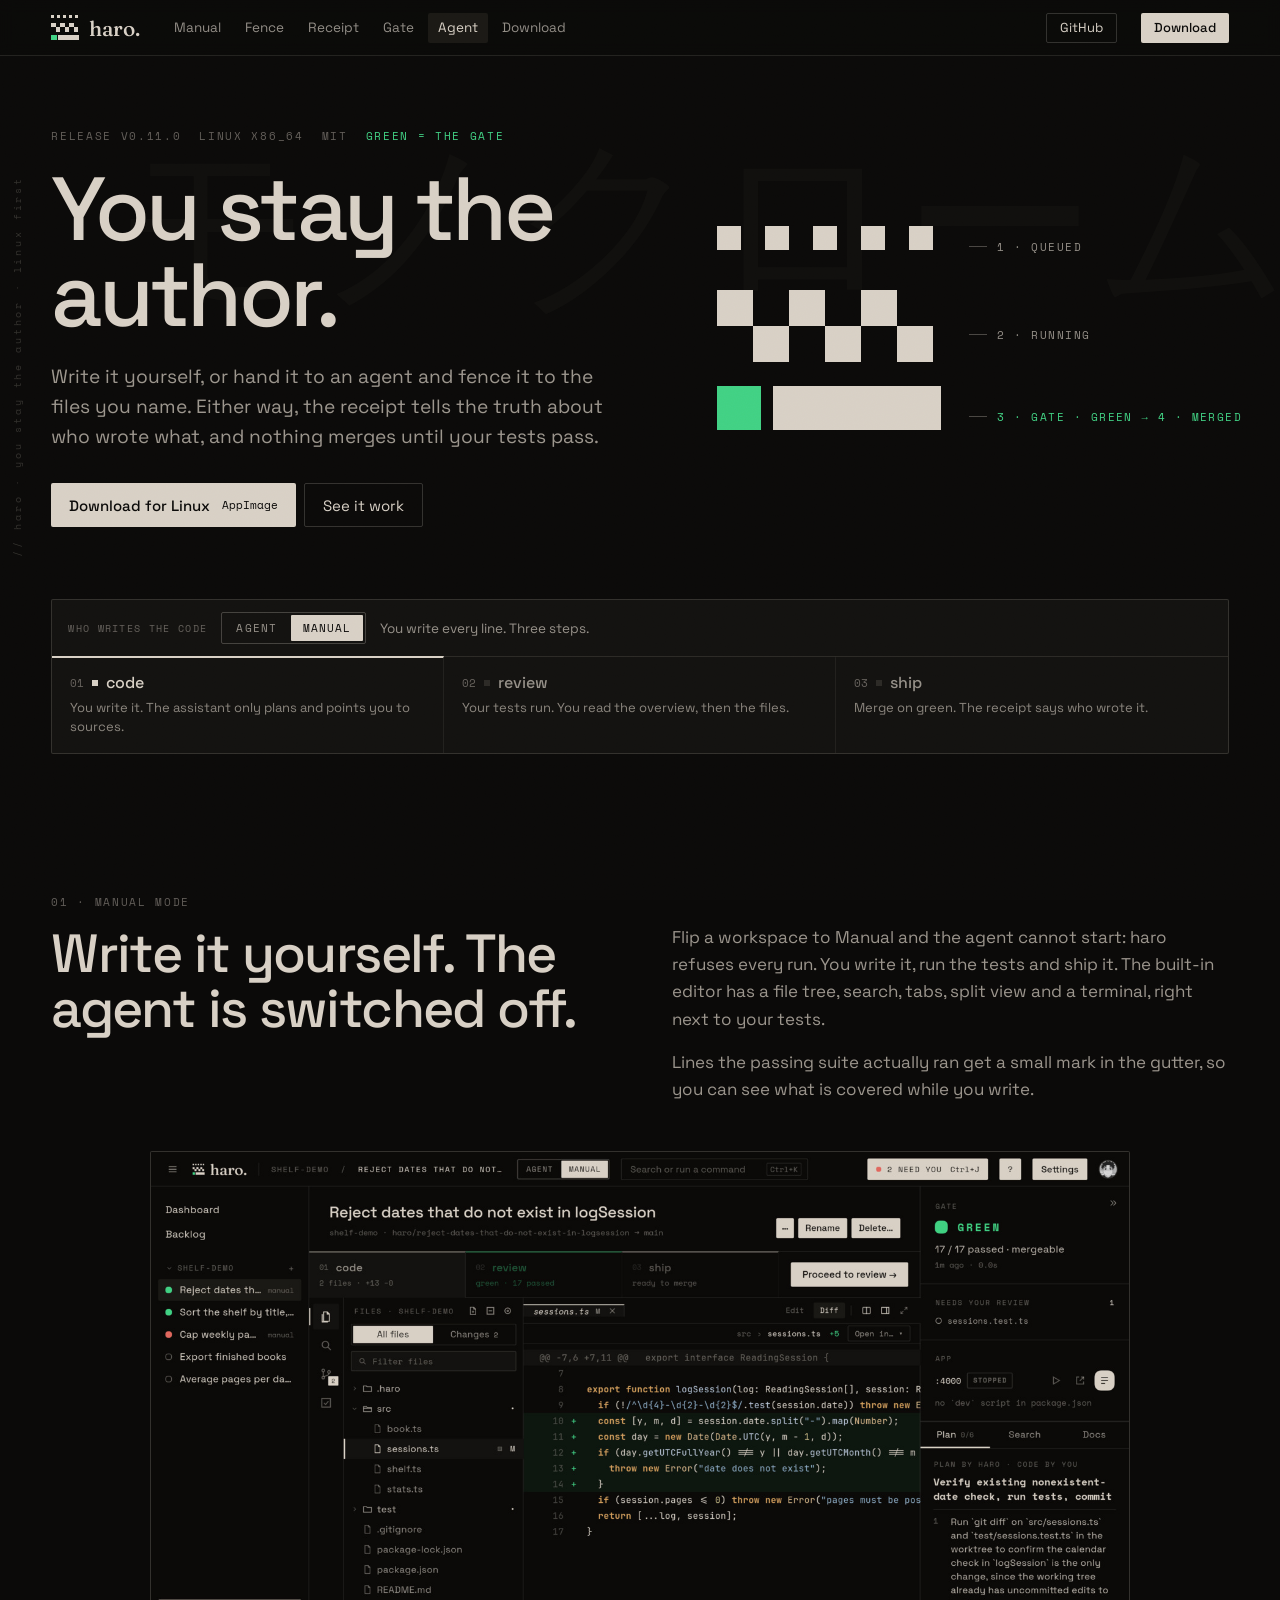
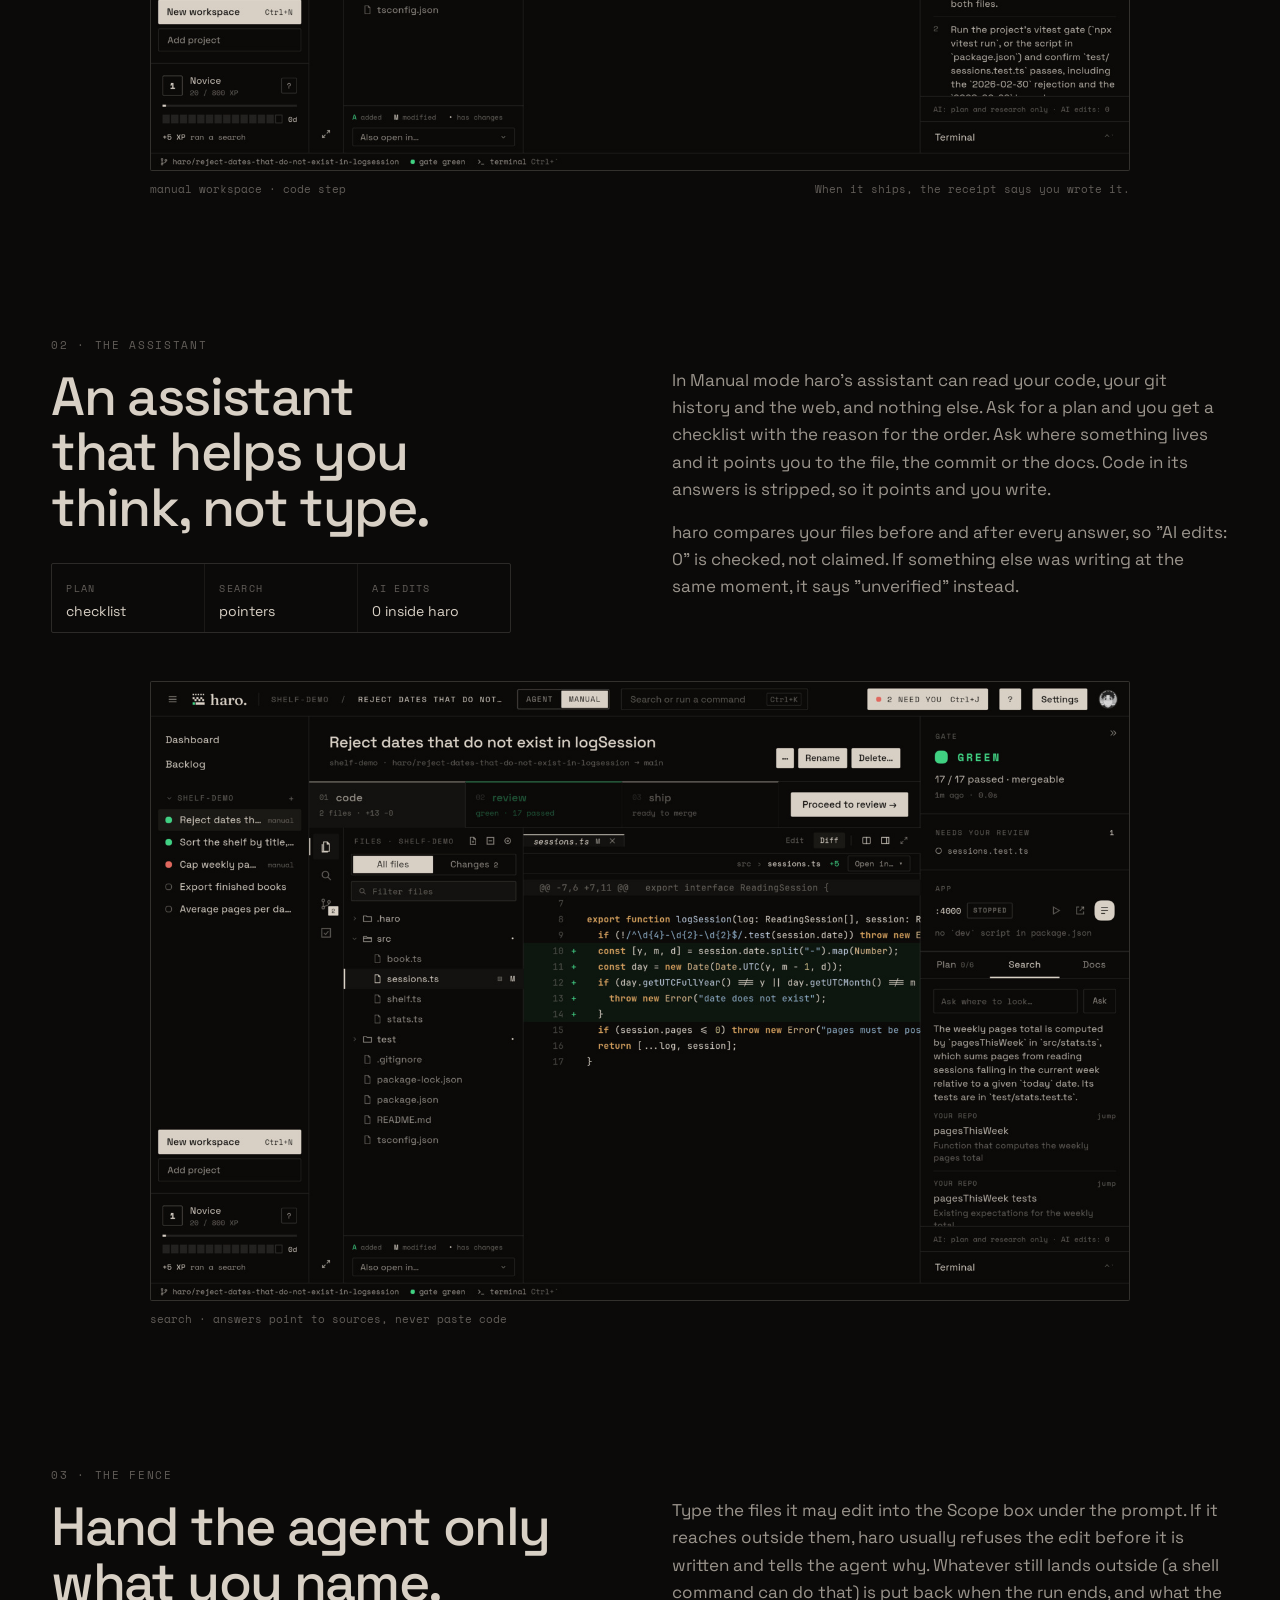
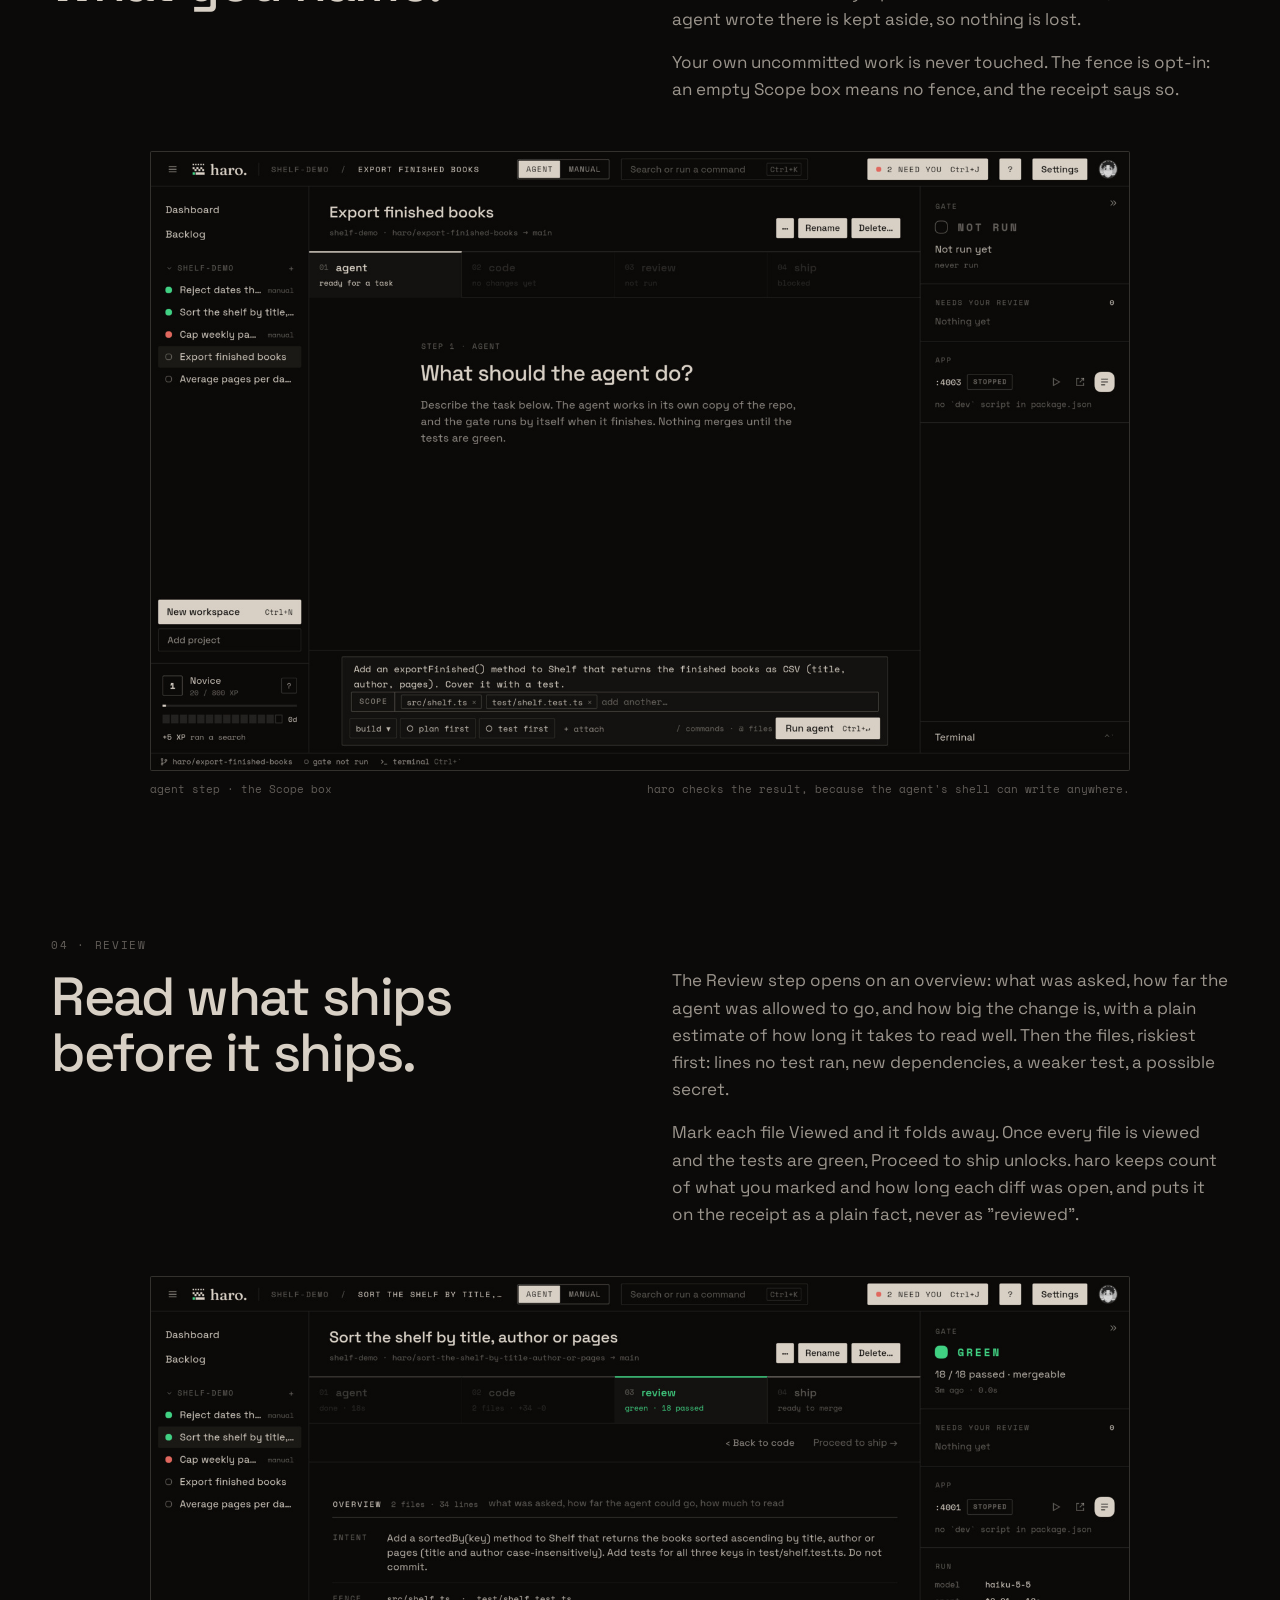
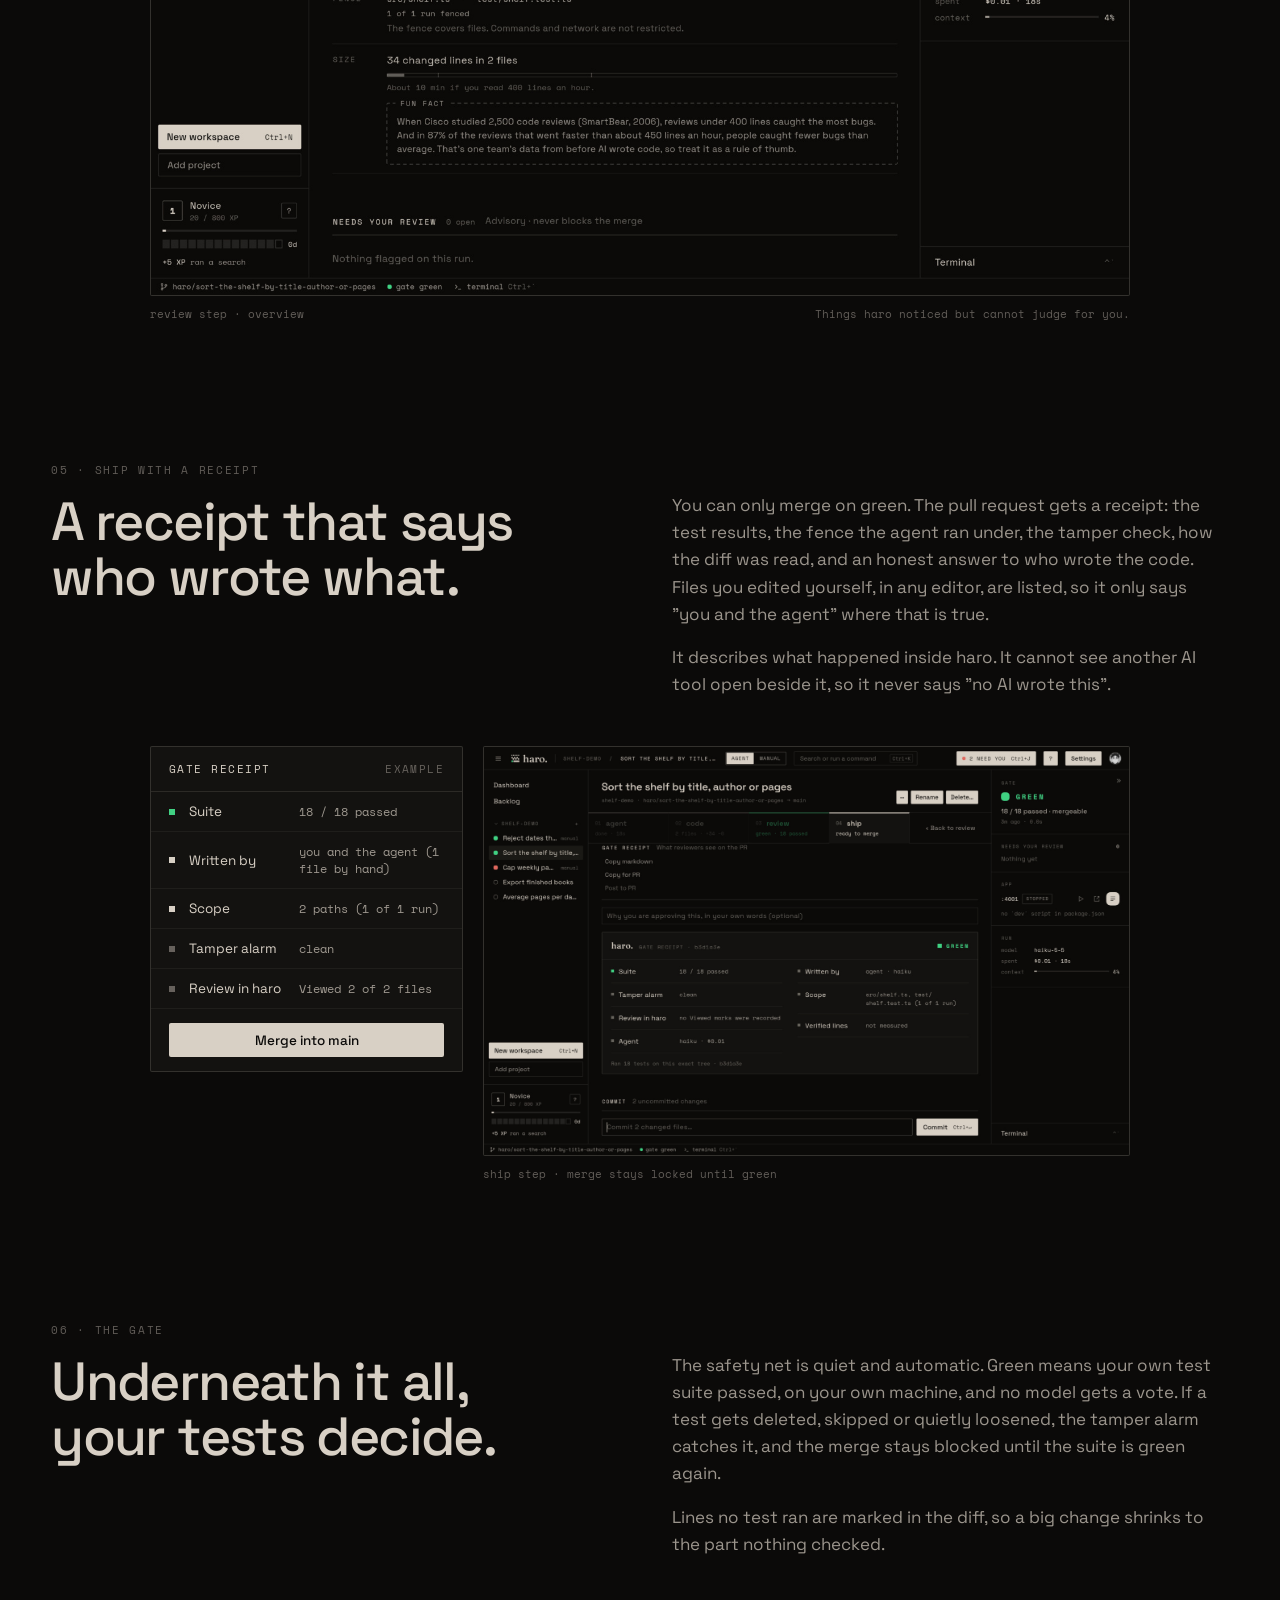
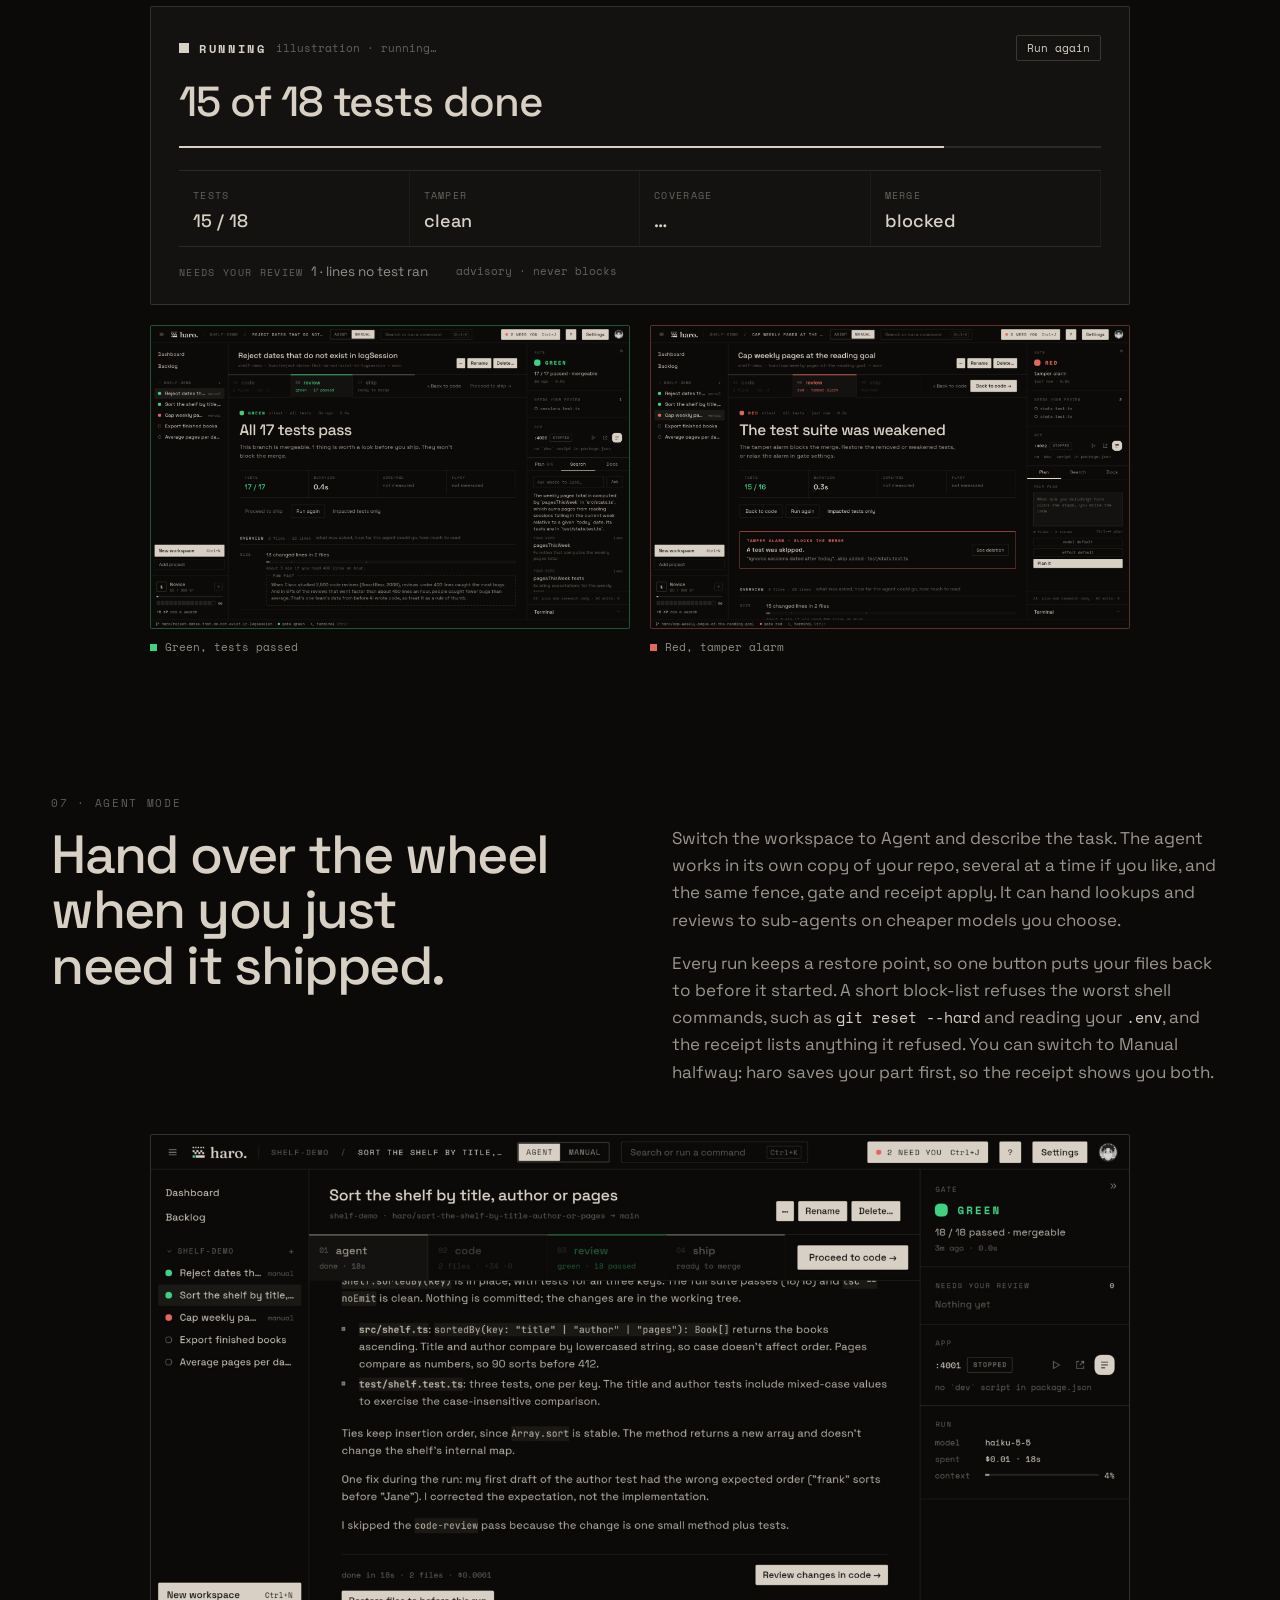
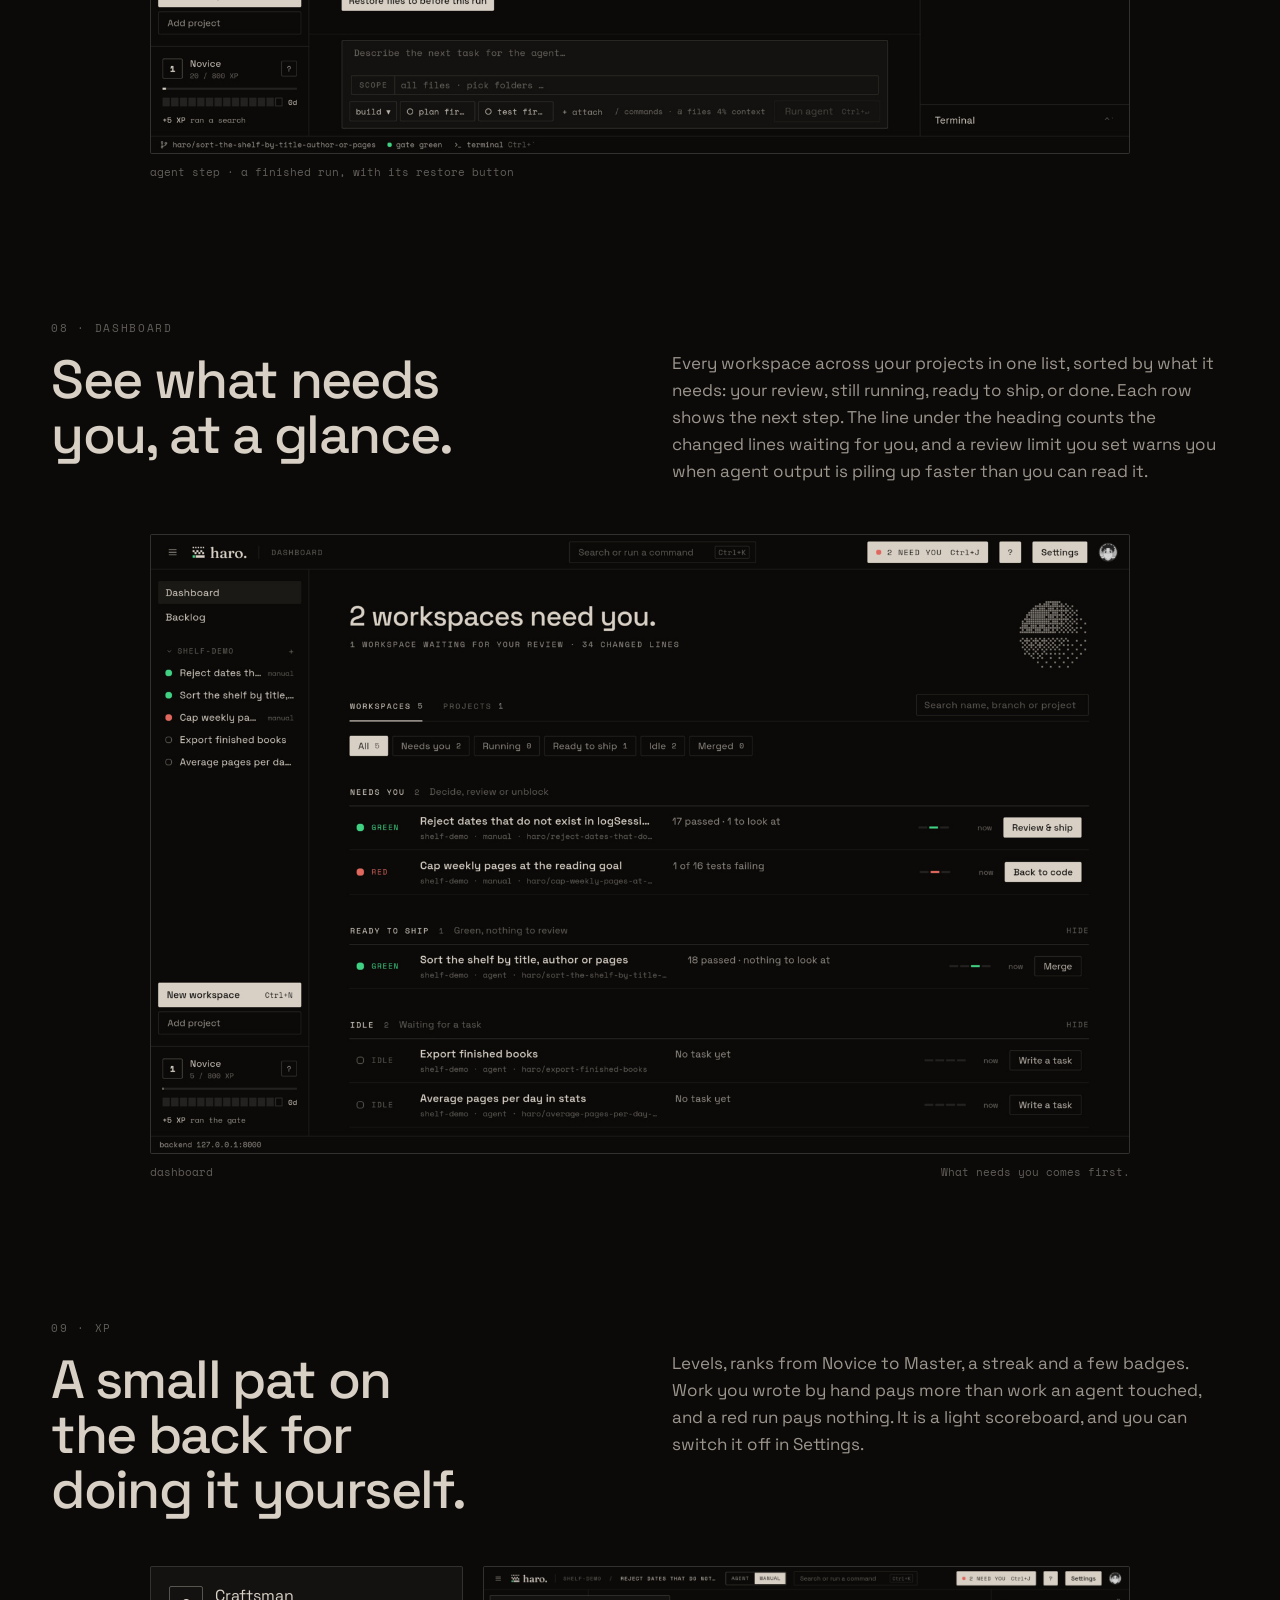
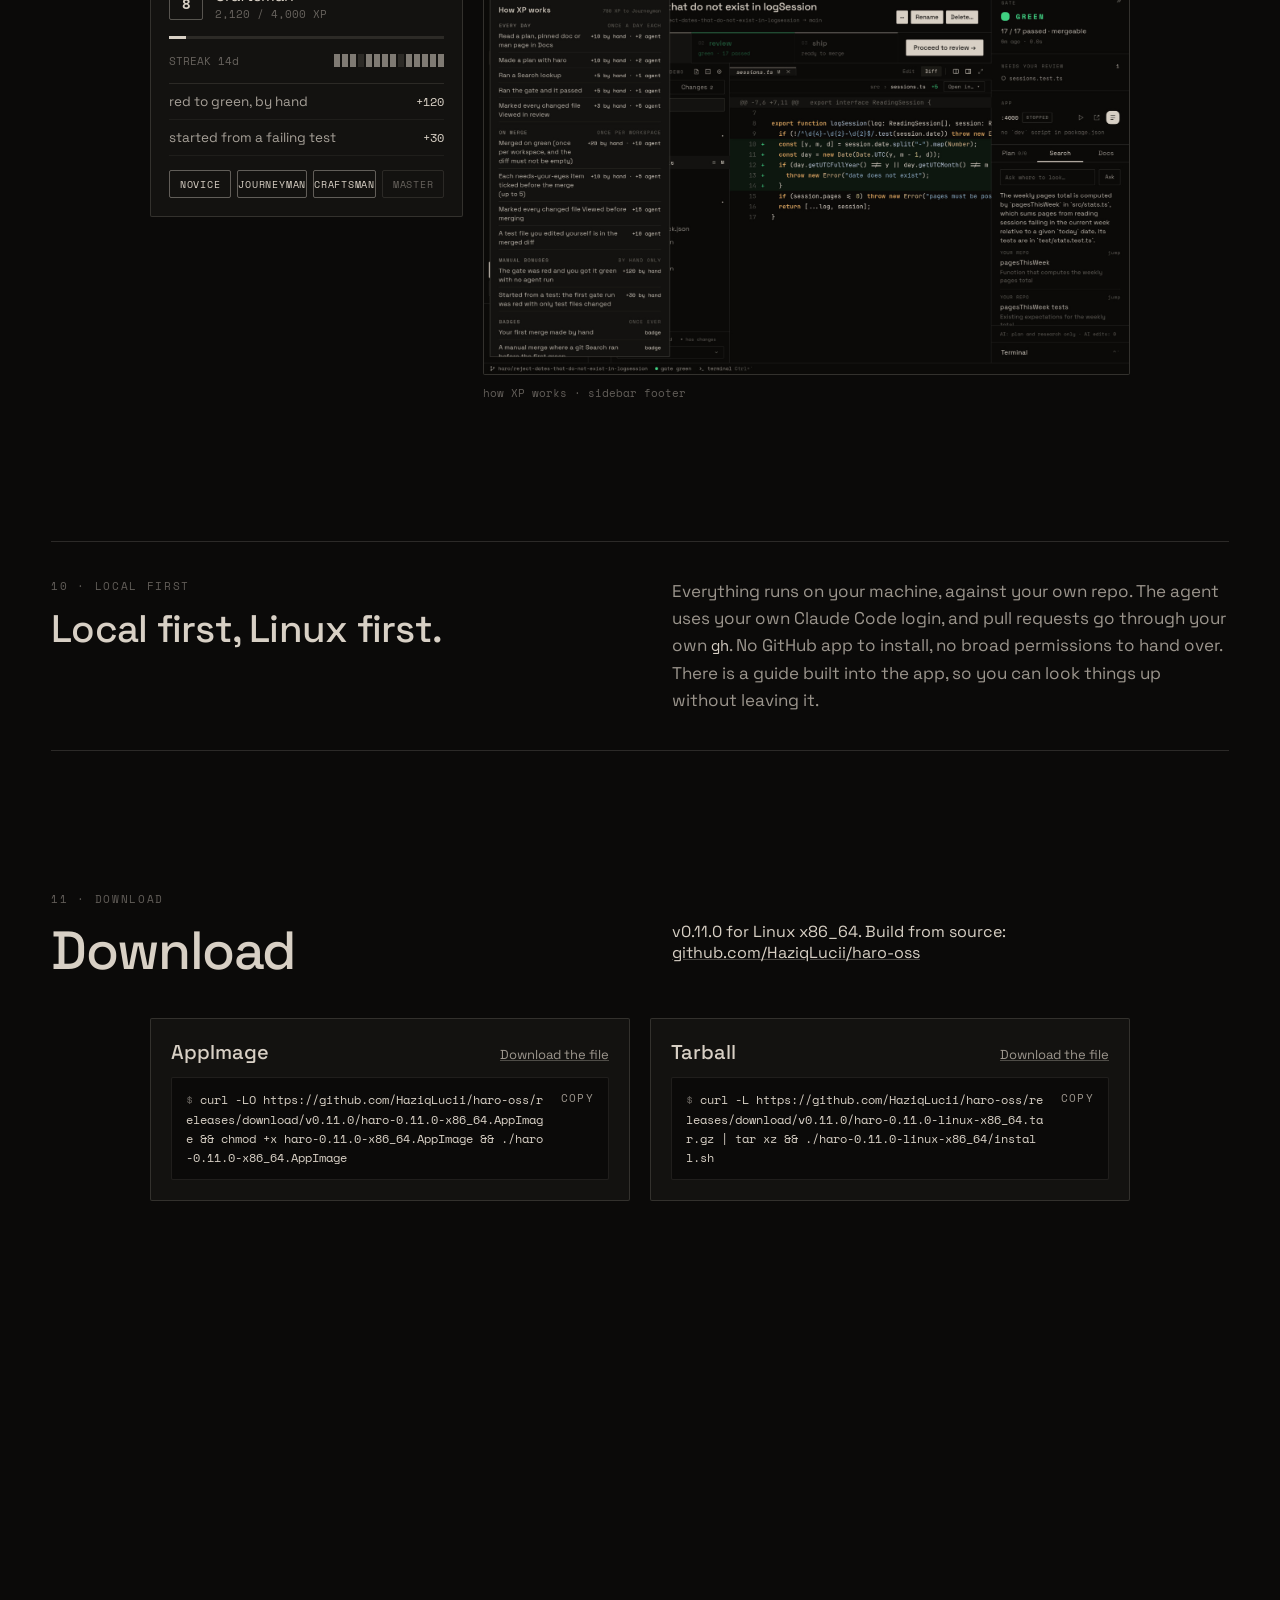
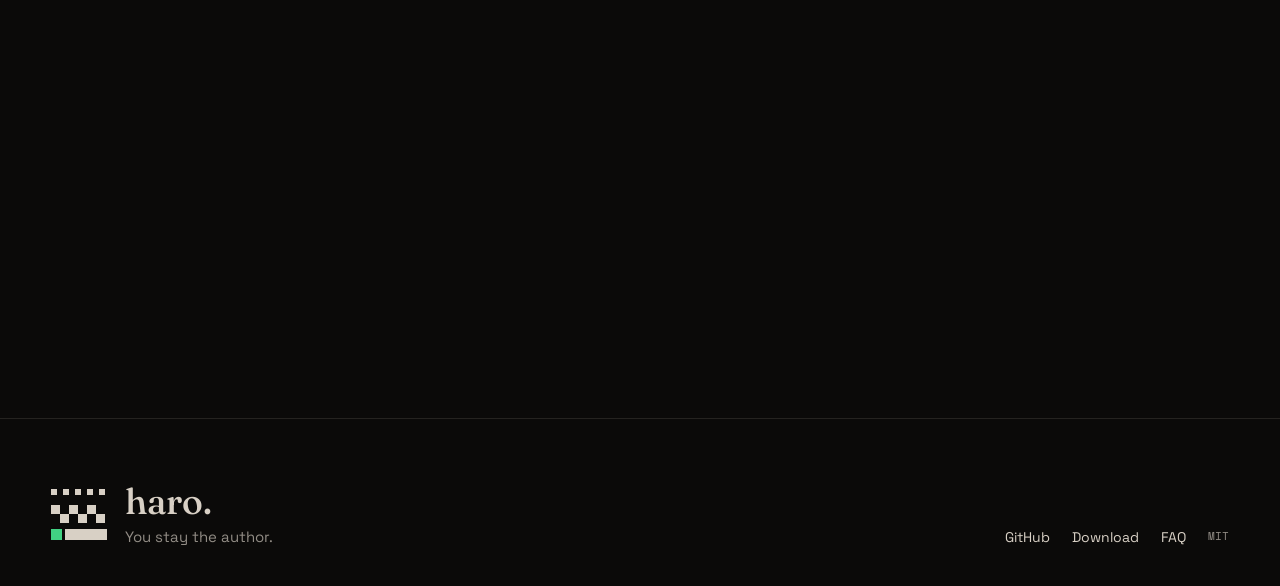
==== index.html @ ca874932 "New design (Gate), current copy, retaken screenshots, downloads at v0.11.0" ====
<!doctype html>
<html lang="en">
<head>
<meta charset="utf-8">
<meta name="viewport" content="width=device-width, initial-scale=1">
<title>haro. You stay the author.</title>
<meta name="description" content="A workbench for developers who still want to understand what ships. Write it yourself, or hand it to an agent you fence to the files you name. The receipt says who wrote what. Local first, Linux first.">
<meta name="theme-color" content="#0b0a09">
<meta name="color-scheme" content="dark">
<meta property="og:title" content="haro. You stay the author.">
<meta property="og:description" content="Write it yourself, or hand it to an agent you fence to the files you name. The receipt says who wrote what.">
<meta property="og:type" content="website">
<meta property="og:url" content="https://haziqlucii.github.io/haro-site/">
<meta property="og:image" content="https://haziqlucii.github.io/haro-site/shots/shot-review.jpg">
<meta name="twitter:card" content="summary_large_image">
<link rel="canonical" href="https://haziqlucii.github.io/haro-site/">
<link rel="icon" type="image/svg+xml" href="favicon.svg">
<script>document.documentElement.classList.add('js')</script>
<link rel="stylesheet" href="styles.css">
</head>
<body>
<div class="root">
  <a class="skip" href="#main">Skip to content</a>

  <nav class="nav" aria-label="Main">
    <a class="brand" href="#top" aria-label="haro, back to the top">
      <span class="mark mark-nav" data-mark="0.5" aria-hidden="true"></span>
      <span class="word">haro.</span>
    </a>
    <div class="nav-links" id="nav-links">
      <a href="#manual">Manual</a>
      <a href="#fence">Fence</a>
      <a href="#receipt">Receipt</a>
      <a href="#gate">Gate</a>
      <a href="#agent">Agent</a>
      <a href="#download">Download</a>
    </div>
    <span class="grow"></span>
    <a class="btn btn-line btn-sm" href="https://github.com/HaziqLucii/haro-oss">GitHub</a>
    <a class="btn btn-fill btn-sm" href="#download">Download</a>
  </nav>

  <header class="hero" id="top">
    <div class="watermark" aria-hidden="true">モノクローム</div>
    <div class="side-note" aria-hidden="true">// haro · you stay the author · linux first</div>
    <div class="wrap hero-grid">
      <div class="reveal">
        <div class="meta-row"><span>RELEASE V0.11.0</span><span>LINUX X86_64</span><span>MIT</span><span class="g">GREEN = THE GATE</span></div>
        <h1>You stay the author.</h1>
        <p class="lead">Write it yourself, or hand it to an agent and fence it to the files you name. Either way, the receipt tells the truth about who wrote what, and nothing merges until your tests pass.</p>
        <div class="cta">
          <a class="btn btn-fill btn-lg" href="https://github.com/HaziqLucii/haro-oss/releases/download/v0.11.0/haro-0.11.0-x86_64.AppImage">Download for Linux <span class="mono tiny">AppImage</span></a>
          <a class="btn btn-line btn-lg" href="#manual">See it work</a>
        </div>
      </div>
      <div class="reveal d1 hero-mark-wrap">
        <div class="hero-mark">
          <div class="mark mark-hero" data-mark="4" data-phase="hero" role="img" aria-label="The haro mark: queued, running, gate green, merged"></div>
          <div class="mark-labels" aria-hidden="true">
            <div class="ml" data-need="0" style="top:13px"><i></i><span>1 · QUEUED</span></div>
            <div class="ml" data-need="1" style="top:101px"><i></i><span>2 · RUNNING</span></div>
            <div class="ml" data-need="2" style="top:183px"><i></i><span id="ml-gate">3 · GATE · GREEN</span></div>
          </div>
        </div>
      </div>
    </div>

    <div class="wrap reveal">
      <div class="modebox">
        <div class="mode-head">
          <span class="label">WHO WRITES THE CODE</span>
          <div class="seg" role="group" aria-label="Who writes the code">
            <button type="button" data-mode="agent" aria-pressed="false">AGENT</button>
            <button type="button" data-mode="manual" aria-pressed="true">MANUAL</button>
          </div>
          <span class="mode-line" id="mode-line">You write every line. Three steps.</span>
        </div>
        <div class="steps" id="steps"></div>
      </div>
    </div>
  </header>

  <main id="main">
    <section id="manual" class="sec">
      <div class="wrap two reveal">
        <div>
          <div class="eyebrow">01 · MANUAL MODE</div>
          <h2>Write it yourself. The agent is switched off.</h2>
        </div>
        <div class="copy">
          <p>Flip a workspace to Manual and the agent cannot start: haro refuses every run. You write it, run the tests and ship it. The built-in editor has a file tree, search, tabs, split view and a terminal, right next to your tests.</p>
          <p>Lines the passing suite actually ran get a small mark in the gutter, so you can see what is covered while you write.</p>
        </div>
      </div>
      <figure class="shot-fig reveal d1">
        <button type="button" class="shot" data-shot="0"><img src="shots/shot-manual.jpg" alt="A manual workspace on the code step, with the plan checklist in the rail." loading="lazy"></button>
        <figcaption><span>manual workspace · code step</span><span>When it ships, the receipt says you wrote it.</span></figcaption>
      </figure>
    </section>

    <section id="assistant" class="sec">
      <div class="wrap two reveal">
        <div>
          <div class="eyebrow">02 · THE ASSISTANT</div>
          <h2>An assistant that helps you think, not type.</h2>
          <div class="trio" aria-label="What the assistant does in manual mode">
            <div><span class="label">PLAN</span><b>checklist</b></div>
            <div><span class="label">SEARCH</span><b>pointers</b></div>
            <div><span class="label">AI EDITS</span><b>0 inside haro</b></div>
          </div>
        </div>
        <div class="copy">
          <p>In Manual mode haro's assistant can read your code, your git history and the web, and nothing else. Ask for a plan and you get a checklist with the reason for the order. Ask where something lives and it points you to the file, the commit or the docs. Code in its answers is stripped, so it points and you write.</p>
          <p>haro compares your files before and after every answer, so "AI edits: 0" is checked, not claimed. If something else was writing at the same moment, it says "unverified" instead.</p>
        </div>
      </div>
      <figure class="shot-fig reveal d1">
        <button type="button" class="shot" data-shot="1"><img src="shots/shot-search.jpg" alt="The Search tab: a short answer with its sources, grouped by repo, git and docs." loading="lazy"></button>
        <figcaption><span>search · answers point to sources, never paste code</span></figcaption>
      </figure>
    </section>

    <section id="fence" class="sec">
      <div class="wrap two reveal">
        <div>
          <div class="eyebrow">03 · THE FENCE</div>
          <h2>Hand the agent only what you name.</h2>
        </div>
        <div class="copy">
          <p>Type the files it may edit into the Scope box under the prompt. If it reaches outside them, haro usually refuses the edit before it is written and tells the agent why. Whatever still lands outside (a shell command can do that) is put back when the run ends, and what the agent wrote there is kept aside, so nothing is lost.</p>
          <p>Your own uncommitted work is never touched. The fence is opt-in: an empty Scope box means no fence, and the receipt says so.</p>
        </div>
      </div>
      <figure class="shot-fig reveal d1">
        <button type="button" class="shot" data-shot="2"><img src="shots/shot-fence.jpg" alt="The agent step with a task typed in and the Scope box holding two files." loading="lazy"></button>
        <figcaption><span>agent step · the Scope box</span><span>haro checks the result, because the agent's shell can write anywhere.</span></figcaption>
      </figure>
    </section>

    <section id="review" class="sec">
      <div class="wrap two reveal">
        <div>
          <div class="eyebrow">04 · REVIEW</div>
          <h2>Read what ships before it ships.</h2>
        </div>
        <div class="copy">
          <p>The Review step opens on an overview: what was asked, how far the agent was allowed to go, and how big the change is, with a plain estimate of how long it takes to read well. Then the files, riskiest first: lines no test ran, new dependencies, a weaker test, a possible secret.</p>
          <p>Mark each file Viewed and it folds away. Once every file is viewed and the tests are green, Proceed to ship unlocks. haro keeps count of what you marked and how long each diff was open, and puts it on the receipt as a plain fact, never as "reviewed".</p>
        </div>
      </div>
      <figure class="shot-fig reveal d1">
        <button type="button" class="shot" data-shot="3"><img src="shots/shot-review.jpg" alt="The review Overview: intent, fence, size with the reading pace, and the list of things that need your review." loading="lazy"></button>
        <figcaption><span>review step · overview</span><span>Things haro noticed but cannot judge for you.</span></figcaption>
      </figure>
    </section>

    <section id="receipt" class="sec">
      <div class="wrap two reveal">
        <div>
          <div class="eyebrow">05 · SHIP WITH A RECEIPT</div>
          <h2>A receipt that says who wrote what.</h2>
        </div>
        <div class="copy">
          <p>You can only merge on green. The pull request gets a receipt: the test results, the fence the agent ran under, the tamper check, how the diff was read, and an honest answer to who wrote the code. Files you edited yourself, in any editor, are listed, so it only says "you and the agent" where that is true.</p>
          <p>It describes what happened inside haro. It cannot see another AI tool open beside it, so it never says "no AI wrote this".</p>
        </div>
      </div>
      <div class="wrap two-fig">
        <div class="card reveal" aria-label="An example receipt">
          <div class="card-head"><span>GATE RECEIPT</span><span class="dim">EXAMPLE</span></div>
          <div class="row"><i class="sq g"></i><span>Suite</span><span class="mono">18 / 18 passed</span></div>
          <div class="row"><i class="sq"></i><span>Written by</span><span class="mono">you and the agent (1 file by hand)</span></div>
          <div class="row"><i class="sq"></i><span>Scope</span><span class="mono">2 paths (1 of 1 run)</span></div>
          <div class="row"><i class="sq dim"></i><span>Tamper alarm</span><span class="mono">clean</span></div>
          <div class="row"><i class="sq dim"></i><span>Review in haro</span><span class="mono">Viewed 2 of 2 files</span></div>
          <div class="card-foot"><span class="btn btn-fill btn-block" aria-hidden="true">Merge into main</span></div>
        </div>
        <figure class="reveal d1 span2">
          <button type="button" class="shot" data-shot="4"><img src="shots/shot-ship.jpg" alt="The ship step with the receipt and the merge panel." loading="lazy"></button>
          <figcaption><span>ship step · merge stays locked until green</span></figcaption>
        </figure>
      </div>
    </section>

    <section id="gate" class="sec">
      <div class="wrap two reveal">
        <div>
          <div class="eyebrow">06 · THE GATE</div>
          <h2>Underneath it all, your tests decide.</h2>
        </div>
        <div class="copy">
          <p>The safety net is quiet and automatic. Green means your own test suite passed, on your own machine, and no model gets a vote. If a test gets deleted, skipped or quietly loosened, the tamper alarm catches it, and the merge stays blocked until the suite is green again.</p>
          <p>Lines no test ran are marked in the diff, so a big change shrinks to the part nothing checked.</p>
        </div>
      </div>
      <div class="wrap">
        <div class="gate reveal d1" id="gate-demo" data-state="idle">
          <div class="gate-head">
            <i class="sq" id="g-sq"></i><span class="gkey" id="g-key">NOT RUN</span>
            <span class="dim mono tiny" id="g-when">illustration · waiting</span>
            <span class="grow"></span>
            <button type="button" class="btn btn-line btn-xs" id="g-rerun">Run again</button>
          </div>
          <div class="gate-title" id="g-head">Scroll here to run it</div>
          <div class="bar"><div id="g-bar"></div></div>
          <div class="metrics">
            <div><span class="label">TESTS</span><b id="g-tests">0 / 18</b></div>
            <div><span class="label">TAMPER</span><b>clean</b></div>
            <div><span class="label">COVERAGE</span><b id="g-cov">…</b></div>
            <div><span class="label">MERGE</span><b id="g-merge">blocked</b></div>
          </div>
          <div class="gate-foot"><span><span class="label">NEEDS YOUR REVIEW </span>1 · lines no test ran</span><span class="dim mono tiny">advisory · never blocks</span></div>
        </div>
        <div class="pair">
          <figure class="reveal">
            <button type="button" class="shot shot-green" data-shot="5"><img src="shots/shot-verify.jpg" alt="The review step with a green verdict and the start of the Overview." loading="lazy"></button>
            <figcaption class="cap-state"><i class="sq g"></i>Green, tests passed</figcaption>
          </figure>
          <figure class="reveal d1">
            <button type="button" class="shot shot-red" data-shot="6"><img src="shots/shot-red.jpg" alt="The review step with a red verdict: the tamper alarm reports a weakened suite and the merge is blocked." loading="lazy"></button>
            <figcaption class="cap-state"><i class="sq r"></i>Red, tamper alarm</figcaption>
          </figure>
        </div>
      </div>
    </section>

    <section id="agent" class="sec">
      <div class="wrap two reveal">
        <div>
          <div class="eyebrow">07 · AGENT MODE</div>
          <h2>Hand over the wheel when you just need it shipped.</h2>
        </div>
        <div class="copy">
          <p>Switch the workspace to Agent and describe the task. The agent works in its own copy of your repo, several at a time if you like, and the same fence, gate and receipt apply. It can hand lookups and reviews to sub-agents on cheaper models you choose.</p>
          <p>Every run keeps a restore point, so one button puts your files back to before it started. A short block-list refuses the worst shell commands, such as <code>git reset --hard</code> and reading your <code>.env</code>, and the receipt lists anything it refused. You can switch to Manual halfway: haro saves your part first, so the receipt shows you both.</p>
        </div>
      </div>
      <figure class="shot-fig reveal d1">
        <button type="button" class="shot" data-shot="7"><img src="shots/shot-agent.jpg" alt="The agent step after a run: the summary, the Restore files to before this run button and the Scope box." loading="lazy"></button>
        <figcaption><span>agent step · a finished run, with its restore button</span></figcaption>
      </figure>
    </section>

    <section id="dashboard" class="sec">
      <div class="wrap two reveal">
        <div>
          <div class="eyebrow">08 · DASHBOARD</div>
          <h2>See what needs you, at a glance.</h2>
        </div>
        <div class="copy">
          <p>Every workspace across your projects in one list, sorted by what it needs: your review, still running, ready to ship, or done. Each row shows the next step. The line under the heading counts the changed lines waiting for you, and a review limit you set warns you when agent output is piling up faster than you can read it.</p>
        </div>
      </div>
      <figure class="shot-fig reveal d1">
        <button type="button" class="shot" data-shot="8"><img src="shots/shot-dashboard.jpg" alt="The dashboard: workspaces grouped by what they need, each with its next step." loading="lazy"></button>
        <figcaption><span>dashboard</span><span>What needs you comes first.</span></figcaption>
      </figure>
    </section>

    <section id="xp" class="sec">
      <div class="wrap two reveal">
        <div>
          <div class="eyebrow">09 · XP</div>
          <h2>A small pat on the back for doing it yourself.</h2>
        </div>
        <div class="copy">
          <p>Levels, ranks from Novice to Master, a streak and a few badges. Work you wrote by hand pays more than work an agent touched, and a red run pays nothing. It is a light scoreboard, and you can switch it off in Settings.</p>
        </div>
      </div>
      <div class="wrap two-fig">
        <div class="card pad reveal" id="xp-card">
          <div class="xp-top"><span class="lvl mono" id="xp-lvl">7</span><div class="grow"><div id="xp-rank">Journeyman</div><div class="dim mono tiny" id="xp-txt">1,240 / 2,000 XP</div></div></div>
          <div class="thin"><div id="xp-bar"></div></div>
          <div class="streak"><span class="dim mono tiny">STREAK 14d</span><span class="ticks" id="xp-ticks"></span></div>
          <div class="rewards">
            <div class="rw"><span>red to green, by hand</span><span class="mono">+120</span></div>
            <div class="rw"><span>started from a failing test</span><span class="mono">+30</span></div>
          </div>
          <div class="ranks" id="xp-ranks"></div>
        </div>
        <figure class="reveal d1 span2">
          <button type="button" class="shot" data-shot="9"><img src="shots/shot-xp.jpg" alt="The How XP works popover above the sidebar footer." loading="lazy"></button>
          <figcaption><span>how XP works · sidebar footer</span></figcaption>
        </figure>
      </div>
    </section>

    <section id="local" class="sec">
      <div class="wrap two band reveal">
        <div>
          <div class="eyebrow">10 · LOCAL FIRST</div>
          <h2 class="h-sm">Local first, Linux first.</h2>
        </div>
        <p class="copy">Everything runs on your machine, against your own repo. The agent uses your own Claude Code login, and pull requests go through your own <code>gh</code>. No GitHub app to install, no broad permissions to hand over. There is a guide built into the app, so you can look things up without leaving it.</p>
      </div>
    </section>

    <section id="download" class="sec">
      <div class="wrap two reveal">
        <div>
          <div class="eyebrow">11 · DOWNLOAD</div>
          <h2>Download</h2>
        </div>
        <p class="copy">v0.11.0 for Linux x86_64. Build from source: <a class="ul" href="https://github.com/HaziqLucii/haro-oss">github.com/HaziqLucii/haro-oss</a></p>
      </div>
      <div class="wrap installs" id="installs"></div>
    </section>

    <section class="sec">
      <div class="wrap status-grid">
        <div class="reveal">
          <div class="eyebrow">WHERE IT IS TODAY</div>
          <div class="cols2">
            <div>
              <div class="eyebrow g">WORKS TODAY</div>
              <ul class="list">
                <li>Manual mode: plan, search, docs, editor, terminal</li>
                <li>Agent or manual, per workspace</li>
                <li>Scope fence for agent runs (opt-in)</li>
                <li>Review overview, restore point, command block-list</li>
                <li>Test gate and tamper alarm</li>
                <li>Receipt with "written by", hand edits listed</li>
                <li>XP, rank, streak, badges</li>
                <li>Local merge and GitHub PRs via gh</li>
              </ul>
            </div>
            <div>
              <div class="eyebrow">NOT YET</div>
              <ul class="list dimmed">
                <li>Offline framework docsets (man pages work offline today)</li>
                <li>Windows</li>
              </ul>
            </div>
          </div>
        </div>
        <div id="faq" class="reveal d1">
          <div class="eyebrow">FAQ</div>
          <div class="faq" id="faq-list"></div>
        </div>
      </div>
    </section>
  </main>

  <footer class="foot">
    <div class="wrap foot-in">
      <div class="foot-brand">
        <span class="mark mark-foot" data-mark="1" aria-hidden="true"></span>
        <div><div class="word big">haro.</div><div class="tag">You stay the author.</div></div>
      </div>
      <div class="foot-links"><a href="https://github.com/HaziqLucii/haro-oss">GitHub</a><a href="#download">Download</a><a href="#faq">FAQ</a><span class="mono tiny">MIT</span></div>
    </div>
  </footer>

  <div class="lb" id="lb" hidden>
    <div class="lb-win" role="dialog" aria-modal="true" aria-label="Screenshot">
      <div class="lb-head">
        <span class="mono tiny lb-label" id="lb-label"></span>
        <span class="mono tiny dim" id="lb-pos"></span>
        <span class="grow"></span>
        <button type="button" class="ib" id="lb-prev" title="Previous (left arrow)" aria-label="Previous">←</button>
        <button type="button" class="ib" id="lb-next" title="Next (right arrow)" aria-label="Next">→</button>
        <button type="button" class="ib" id="lb-close" title="Close (Esc)" aria-label="Close">✕</button>
      </div>
      <div class="lb-img"><img id="lb-img" alt=""></div>
      <div class="lb-alt" id="lb-alt"></div>
    </div>
  </div>

  <div class="toast" id="toast" hidden></div>
  <div class="grain" aria-hidden="true"></div>
</div>
<script src="script.js"></script>
</body>
</html>
---- styles.css ----
@font-face{font-family:'Space Mono';src:url(fonts/SpaceMono-Regular.woff2) format('woff2');font-weight:400;font-display:swap}
@font-face{font-family:'Space Mono';src:url(fonts/SpaceMono-Bold.woff2) format('woff2');font-weight:700;font-display:swap}
@font-face{font-family:'Space Grotesk';src:url(fonts/SpaceGrotesk-Variable.woff2) format('woff2');font-weight:300 700;font-display:swap}
@font-face{font-family:'Fraunces';src:url(fonts/Fraunces-Variable.woff2) format('woff2');font-weight:100 900;font-display:swap}

:root{
  --ink:#d8d0c5;--bg:#0b0a09;--panel:#131210;--raised:#1b1915;
  --i86:rgba(216,208,197,.86);--i70:rgba(216,208,197,.7);--i66:rgba(216,208,197,.66);--i42:rgba(216,208,197,.42);
  --l20:rgba(216,208,197,.2);--l16:rgba(216,208,197,.16);--l12:rgba(216,208,197,.12);--l08:rgba(216,208,197,.08);
  --green:#41d183;--red:#e0685e;
  --gut:max(20px,4vw);
  --mono:'Space Mono',monospace;--serif:'Fraunces',serif;
}
html,body{margin:0;background:var(--bg);color:var(--ink);font-family:'Space Grotesk',sans-serif;-webkit-font-smoothing:antialiased;scroll-behavior:smooth}
*{box-sizing:border-box}
[hidden]{display:none!important}
a{color:var(--ink);text-decoration:none}
a:hover{color:#fff}
button{font:inherit;color:inherit;background:none;border:0;padding:0;cursor:pointer}
summary{list-style:none;cursor:pointer}
summary::-webkit-details-marker{display:none}
::selection{background:rgba(216,208,197,.25)}
:focus-visible{outline:2px solid var(--ink);outline-offset:3px}
img{max-width:100%}
code{font-family:var(--mono);font-size:.9em;color:var(--ink)}
h1,h2,h3,p{margin:0}

.root{position:relative;overflow:hidden;background:var(--bg)}
.wrap{max-width:1180px;margin:0 auto}
.grow{flex:1}
.mono{font-family:var(--mono)}
.tiny{font-size:11px}
.dim{color:var(--i42)}
.label{font-family:var(--mono);font-size:9.5px;letter-spacing:.14em;color:var(--i42)}
.eyebrow{font-family:var(--mono);font-size:10.5px;letter-spacing:.16em;color:var(--i42)}
.eyebrow.g{color:var(--green);font-size:10px;margin-bottom:8px}
.ul{text-decoration:underline;text-decoration-color:rgba(216,208,197,.3)}
.skip{position:absolute;left:-999px;top:8px;z-index:200;padding:8px 12px;background:var(--ink);color:var(--bg)}
.skip:focus{left:8px}

.btn{display:inline-flex;align-items:center;justify-content:center;gap:12px;border-radius:2px;font-size:13px;white-space:nowrap}
.btn-fill{background:var(--ink);color:var(--bg);font-weight:500}
.btn-fill:hover{color:var(--bg);background:#fff}
.btn-line{border:1px solid var(--l20)}
.btn-line:hover{border-color:rgba(216,208,197,.5)}
.btn-sm{height:30px;padding:0 13px}
.btn-xs{height:26px;padding:0 10px;font-family:var(--mono);font-size:10.5px}
.btn-lg{height:44px;padding:0 18px;font-size:15px}
.btn-block{width:100%;height:34px;font-size:13.5px}

.nav{position:sticky;top:0;z-index:50;display:flex;align-items:center;gap:24px;height:56px;padding:0 var(--gut);background:rgba(11,10,9,.9);backdrop-filter:blur(8px);border-bottom:1px solid var(--l12)}
.brand{display:flex;align-items:center;gap:10px}
.word{font-family:var(--serif);font-size:21px;font-weight:500}
.word.big{font-size:36px;line-height:1}
.nav-links{display:flex;gap:4px;flex-wrap:wrap}
.nav-links a{height:30px;display:flex;align-items:center;padding:0 10px;border-radius:2px;font-size:13.5px;color:var(--i66)}
.nav-links a:hover{color:var(--ink)}
.nav-links a.on{color:var(--ink);background:var(--raised)}

.mark{position:relative;display:block;flex:none}
.mark i{position:absolute;background:var(--ink);transition:opacity .4s ease}
.mark i.g{background:var(--green)}
.mark-nav{width:28px;height:25.5px}
.mark-foot{width:56px;height:51px}
.mark-hero{width:224px;height:204px}

.hero{position:relative;padding:72px var(--gut) 0}
.watermark{position:absolute;right:-1vw;top:40px;font-family:var(--serif);font-size:min(15vw,210px);color:rgba(216,208,197,.028);white-space:nowrap;pointer-events:none}
.side-note{position:absolute;left:10px;top:120px;writing-mode:vertical-rl;transform:rotate(180deg);font-family:var(--mono);font-size:9.5px;letter-spacing:.3em;color:var(--l20)}
.hero-grid{display:grid;grid-template-columns:repeat(auto-fit,minmax(min(100%,440px),1fr));gap:56px;align-items:center;position:relative}
.meta-row{display:flex;flex-wrap:wrap;gap:8px 18px;font-family:var(--mono);font-size:10.5px;letter-spacing:.16em;color:var(--i42)}
.meta-row .g{color:var(--green)}
h1{font-size:clamp(48px,7vw,104px);font-weight:500;letter-spacing:-.04em;line-height:.96;margin:22px 0 0}
.lead{font-size:clamp(17px,1.5vw,20px);line-height:1.55;color:var(--i70);max-width:560px;margin-top:24px;text-wrap:pretty}
.cta{display:flex;flex-wrap:wrap;gap:8px;margin-top:32px}
.hero-mark-wrap{display:flex;justify-content:center}
.hero-mark{display:grid;grid-template-columns:auto auto;gap:0 28px;align-items:start}
.mark-labels{position:relative;height:204px;width:210px}
.ml{position:absolute;left:0;display:flex;align-items:center;gap:10px;opacity:.25;transition:opacity .4s ease}
.ml i{width:18px;height:1px;background:rgba(216,208,197,.3)}
.ml span{font-family:var(--mono);font-size:10.5px;letter-spacing:.14em;color:var(--i66);white-space:nowrap}
.ml.on{opacity:1}
.ml[data-need="2"].on span{color:var(--green)}

.modebox{margin-top:72px;border:1px solid var(--l16);border-radius:2px;background:var(--panel)}
.mode-head{display:flex;align-items:center;gap:14px;flex-wrap:wrap;padding:12px 16px;border-bottom:1px solid var(--l12)}
.seg{display:flex;border:1px solid rgba(216,208,197,.25);border-radius:2px;padding:2px;gap:2px}
.seg button{height:26px;padding:0 12px;border-radius:1px;font-family:var(--mono);font-size:10.5px;letter-spacing:.1em;color:var(--i66)}
.seg button[aria-pressed="true"]{background:var(--ink);color:var(--bg)}
.mode-line{font-size:13.5px;color:var(--i66)}
.steps{display:grid;grid-template-columns:repeat(var(--n,3),minmax(0,1fr))}
.step{padding:14px 18px 16px;border-right:1px solid var(--l08);border-top:2px solid transparent;margin-top:-1px;min-width:0}
.step:last-child{border-right:0}
.step.on{border-top-color:var(--ink)}
.step-h{display:flex;align-items:center;gap:8px}
.step-n{font-family:var(--mono);font-size:10.5px;color:var(--i42)}
.step-dot{width:6px;height:6px;background:var(--l12);transition:background .4s}
.step.on .step-dot{background:var(--ink)}
.step.on.v .step-dot{background:var(--green)}
.step-name{font-size:16px;font-weight:500;color:var(--i66)}
.step.on .step-name{color:var(--ink)}
.step-d{font-size:13px;color:rgba(216,208,197,.6);margin-top:6px;line-height:1.45}

.sec{padding:140px var(--gut) 0}
.two{display:grid;grid-template-columns:repeat(auto-fit,minmax(min(100%,420px),1fr));gap:24px 64px;align-items:start}
h2{font-size:clamp(32px,4.2vw,58px);font-weight:500;letter-spacing:-.03em;line-height:1.03;margin:16px 0 0;text-wrap:balance}
h2.h-sm{font-size:clamp(26px,3vw,40px);letter-spacing:-.02em;line-height:1.1;margin-top:14px}
.copy{margin-top:30px;max-width:560px}
.copy p{font-size:17px;line-height:1.6;color:var(--i70)}
.copy p+p{margin-top:16px}
.band{padding:36px 0;border-top:1px solid var(--l16);border-bottom:1px solid var(--l16)}
.band .copy{margin-top:0;font-size:17px;line-height:1.6;color:var(--i70)}

.trio{display:flex;border:1px solid var(--l16);border-radius:2px;margin-top:28px;max-width:460px}
.trio div{flex:1;padding:12px 14px;border-right:1px solid var(--l08)}
.trio div:last-child{border-right:0}
.trio b{display:block;font-weight:400;font-size:14px;margin-top:5px}

.shot-fig{max-width:980px;margin:48px auto 0}
.shot-fig+.shot-fig{margin-top:28px}
.shot{display:block;width:100%;border:1px solid var(--l16);border-radius:2px;background:var(--panel);padding:0;overflow:hidden;cursor:zoom-in}
.shot:hover{border-color:rgba(216,208,197,.4)}
.shot img{display:block;width:100%;height:auto}
.shot-green{border-color:rgba(65,209,131,.35)}
.shot-red{border-color:rgba(224,104,94,.35)}
figure{margin:0}
figcaption{display:flex;justify-content:space-between;gap:8px 16px;flex-wrap:wrap;margin-top:10px;font-family:var(--mono);font-size:11px;color:var(--i42)}
.cap-state{justify-content:flex-start;align-items:center;gap:8px;color:var(--i66)}

.sq{display:inline-block;width:6px;height:6px;background:var(--ink);flex:none}
.sq.g{background:var(--green)}
.sq.r{background:var(--red);width:7px;height:7px}
.cap-state .sq{width:7px;height:7px}
.sq.dim{background:var(--i42)}

.two-fig{display:grid;grid-template-columns:repeat(auto-fit,minmax(min(100%,300px),1fr));gap:20px;align-items:start;max-width:980px;margin:48px auto 0}
.span2{grid-column:span 2;min-width:0}
.card{border:1px solid var(--l16);border-radius:2px;background:var(--panel)}
.card.pad{padding:18px}
.card-head{display:flex;justify-content:space-between;padding:14px 18px;border-bottom:1px solid var(--l12);font-family:var(--mono);font-size:10.5px;letter-spacing:.14em}
.row{display:grid;grid-template-columns:10px 100px minmax(0,1fr);gap:10px;align-items:center;padding:11px 18px;border-bottom:1px solid rgba(216,208,197,.06)}
.row span:nth-child(2){font-size:13.5px}
.row .mono{font-size:11.5px;color:var(--i70)}
.card-foot{padding:14px 18px}

.gate{max-width:980px;margin:48px auto 0;border:1px solid var(--l16);border-radius:2px;background:var(--panel);padding:28px 28px 24px;transition:border-color .5s}
.gate[data-state="done"]{border-color:rgba(65,209,131,.45)}
.gate-head{display:flex;align-items:center;gap:10px;flex-wrap:wrap}
.gate-head .sq{width:10px;height:10px;background:var(--i42);transition:background .4s}
.gate[data-state="run"] .gate-head .sq{background:var(--ink)}
.gate[data-state="done"] .gate-head .sq{background:var(--green)}
.gkey{font-family:var(--mono);font-size:12px;font-weight:700;letter-spacing:.22em;color:var(--i42)}
.gate[data-state="run"] .gkey{color:var(--ink)}
.gate[data-state="done"] .gkey{color:var(--green)}
.gate-title{font-size:clamp(28px,3.4vw,42px);font-weight:500;letter-spacing:-.025em;margin-top:14px}
.bar{height:2px;background:var(--l12);margin-top:18px}
.bar div{height:2px;width:0;background:var(--ink)}
.gate[data-state="done"] .bar div{background:var(--green)}
.metrics{display:grid;grid-template-columns:repeat(auto-fit,minmax(120px,1fr));margin-top:22px;border-top:1px solid var(--l12);border-bottom:1px solid var(--l12)}
.metrics>div{padding:12px 0 14px 14px;border-right:1px solid rgba(216,208,197,.06)}
.metrics b{display:block;font-size:18px;font-weight:500;margin-top:5px}
.gate[data-state="done"] #g-tests,.gate[data-state="done"] #g-merge{color:var(--green)}
.gate-foot{display:flex;flex-wrap:wrap;gap:12px 28px;margin-top:16px;font-size:13.5px;color:var(--i66)}
.pair{display:grid;grid-template-columns:repeat(auto-fit,minmax(min(100%,400px),1fr));gap:20px;max-width:980px;margin:20px auto 0}

.xp-top{display:flex;align-items:center;gap:12px}
.lvl{width:34px;height:34px;display:flex;align-items:center;justify-content:center;border:1px solid rgba(216,208,197,.35);border-radius:2px;font-size:14px;font-weight:700}
.thin{height:3px;background:var(--l12);margin-top:14px}
.thin div{height:3px;width:62%;background:var(--ink);transition:width 1.2s ease}
.streak{display:flex;justify-content:space-between;align-items:center;margin-top:14px}
.ticks{display:flex;gap:2px}
.ticks i{width:6px;height:13px;background:rgba(216,208,197,.55)}
.ticks i.o{background:var(--l12)}
.rewards{margin-top:14px;border-top:1px solid var(--l12)}
.rw{display:flex;justify-content:space-between;padding:9px 0;border-bottom:1px solid rgba(216,208,197,.06);font-size:13.5px;opacity:.25;transition:opacity .5s ease}
.rw span:first-child{color:rgba(216,208,197,.75)}
.rw .mono{font-size:12px}
.xp-on .rw{opacity:1}
.xp-on .rw:nth-child(2){transition-delay:.25s}
.ranks{display:flex;gap:6px;margin-top:14px}
.ranks span{flex:1;padding:6px 0;text-align:center;border:1px solid var(--l12);border-radius:2px;font-family:var(--mono);font-size:9.5px;letter-spacing:.08em;color:var(--i42);transition:all .5s}
.ranks span.lit{border-color:rgba(216,208,197,.4);color:var(--ink)}

.installs{display:grid;grid-template-columns:repeat(auto-fit,minmax(min(100%,400px),1fr));gap:20px;max-width:980px;margin:40px auto 0}
.inst{border:1px solid var(--l16);border-radius:2px;background:var(--panel);padding:20px;display:flex;flex-direction:column;gap:12px}
.inst-h{display:flex;justify-content:space-between;align-items:baseline}
.inst h3{font-size:20px;font-weight:500}
.inst-h a{font-size:13px;color:var(--i70);text-decoration:underline;text-decoration-color:rgba(216,208,197,.3)}
.cmd{display:flex;gap:12px;align-items:flex-start;padding:12px 14px;background:var(--bg);border:1px solid rgba(216,208,197,.1);border-radius:2px;font-family:var(--mono);font-size:12px;line-height:1.6}
.cmd span{flex:1;min-width:0;word-break:break-all}
.cmd .p{color:var(--i42)}
.cmd button{flex:none;font-family:var(--mono);font-size:10.5px;letter-spacing:.12em;color:var(--i70)}
.cmd button:hover{color:var(--ink)}

.status-grid{display:grid;grid-template-columns:repeat(auto-fit,minmax(min(100%,420px),1fr));gap:48px 64px;align-items:start}
.cols2{display:grid;grid-template-columns:1fr 1fr;gap:28px;margin-top:18px}
.list{list-style:none;margin:0;padding:0}
.list li{padding:9px 0;border-bottom:1px solid var(--l08);font-size:14px}
.list.dimmed li{color:var(--i66)}
.faq{margin-top:14px;border-top:1px solid var(--l20)}
.faq details{border-bottom:1px solid var(--l08)}
.faq summary{display:flex;justify-content:space-between;gap:16px;padding:15px 0;font-size:15.5px;font-weight:500}
.faq summary i{font-style:normal;font-family:var(--mono);color:var(--i42)}
.faq details[open] summary i{transform:rotate(45deg)}
.faq .ans{padding:0 0 16px;font-size:14.5px;line-height:1.6;color:var(--i70)}

.foot{margin-top:160px;padding:64px var(--gut) 40px;border-top:1px solid var(--l12)}
.foot-in{display:flex;flex-wrap:wrap;justify-content:space-between;align-items:flex-end;gap:32px}
.foot-brand{display:flex;align-items:center;gap:18px}
.tag{font-size:15px;color:var(--i66);margin-top:8px}
.foot-links{display:flex;gap:22px;font-size:14px;color:var(--i66)}

.lb{position:fixed;inset:0;z-index:95;background:rgba(8,7,6,.86);backdrop-filter:blur(3px);display:flex;align-items:center;justify-content:center;padding:4vh 4vw;opacity:0;transition:opacity .25s ease}
.lb.show{opacity:1}
.lb-win{width:100%;max-width:min(1240px,92vw);background:var(--panel);border:1px solid rgba(216,208,197,.25);border-radius:2px}
.lb-head{display:flex;align-items:center;gap:14px;height:44px;padding:0 10px 0 16px;border-bottom:1px solid var(--l12)}
.lb-label{letter-spacing:.14em}
.ib{width:28px;height:28px;border:1px solid var(--l16);border-radius:2px;font-family:var(--mono);font-size:12px}
.ib:hover{border-color:rgba(216,208,197,.4)}
.lb-img{background:var(--bg);display:flex;justify-content:center}
.lb-img img{display:block;max-width:100%;max-height:74vh;object-fit:contain;transition:opacity .3s ease}
.lb-alt{padding:12px 16px;font-size:13.5px;color:var(--i70);border-top:1px solid var(--l08)}
.toast{position:fixed;right:20px;bottom:20px;z-index:90;padding:10px 14px;background:var(--panel);border:1px solid rgba(216,208,197,.3);border-radius:2px;font-size:13px}
.grain{position:fixed;inset:0;pointer-events:none;z-index:100;opacity:.06;mix-blend-mode:overlay;background-image:url("data:image/svg+xml;utf8,<svg xmlns='http://www.w3.org/2000/svg' width='160' height='160'><filter id='n'><feTurbulence type='fractalNoise' baseFrequency='.9' numOctaves='2' stitchTiles='stitch'/></filter><rect width='100%' height='100%' filter='url(%23n)'/></svg>")}

.js .reveal{opacity:0;transition:opacity .9s ease}
.js .reveal.d1{transition-delay:.15s}
.js .reveal.in{opacity:1}

@media (max-width:860px){
  .nav-links{display:none}
  .side-note,.watermark{display:none}
  .steps{grid-template-columns:1fr}
  .step{border-right:0;border-top:0;border-left:2px solid transparent;margin-top:0;border-bottom:1px solid var(--l08)}
  .step.on{border-top-color:transparent;border-left-color:var(--ink)}
  .hero-mark{grid-template-columns:auto;justify-items:center;gap:16px}
  .mark-labels{display:none}
  .sec{padding-top:96px}
  .span2{grid-column:auto}
  .cols2{grid-template-columns:1fr}
}
@media (max-width:520px){
  .mark-hero{width:168px;height:153px}
  .gate{padding:20px 16px}
}
@media (prefers-reduced-motion:reduce){
  html{scroll-behavior:auto}
  .js .reveal{opacity:1;transition:none}
  *{transition-duration:0s!important}
}
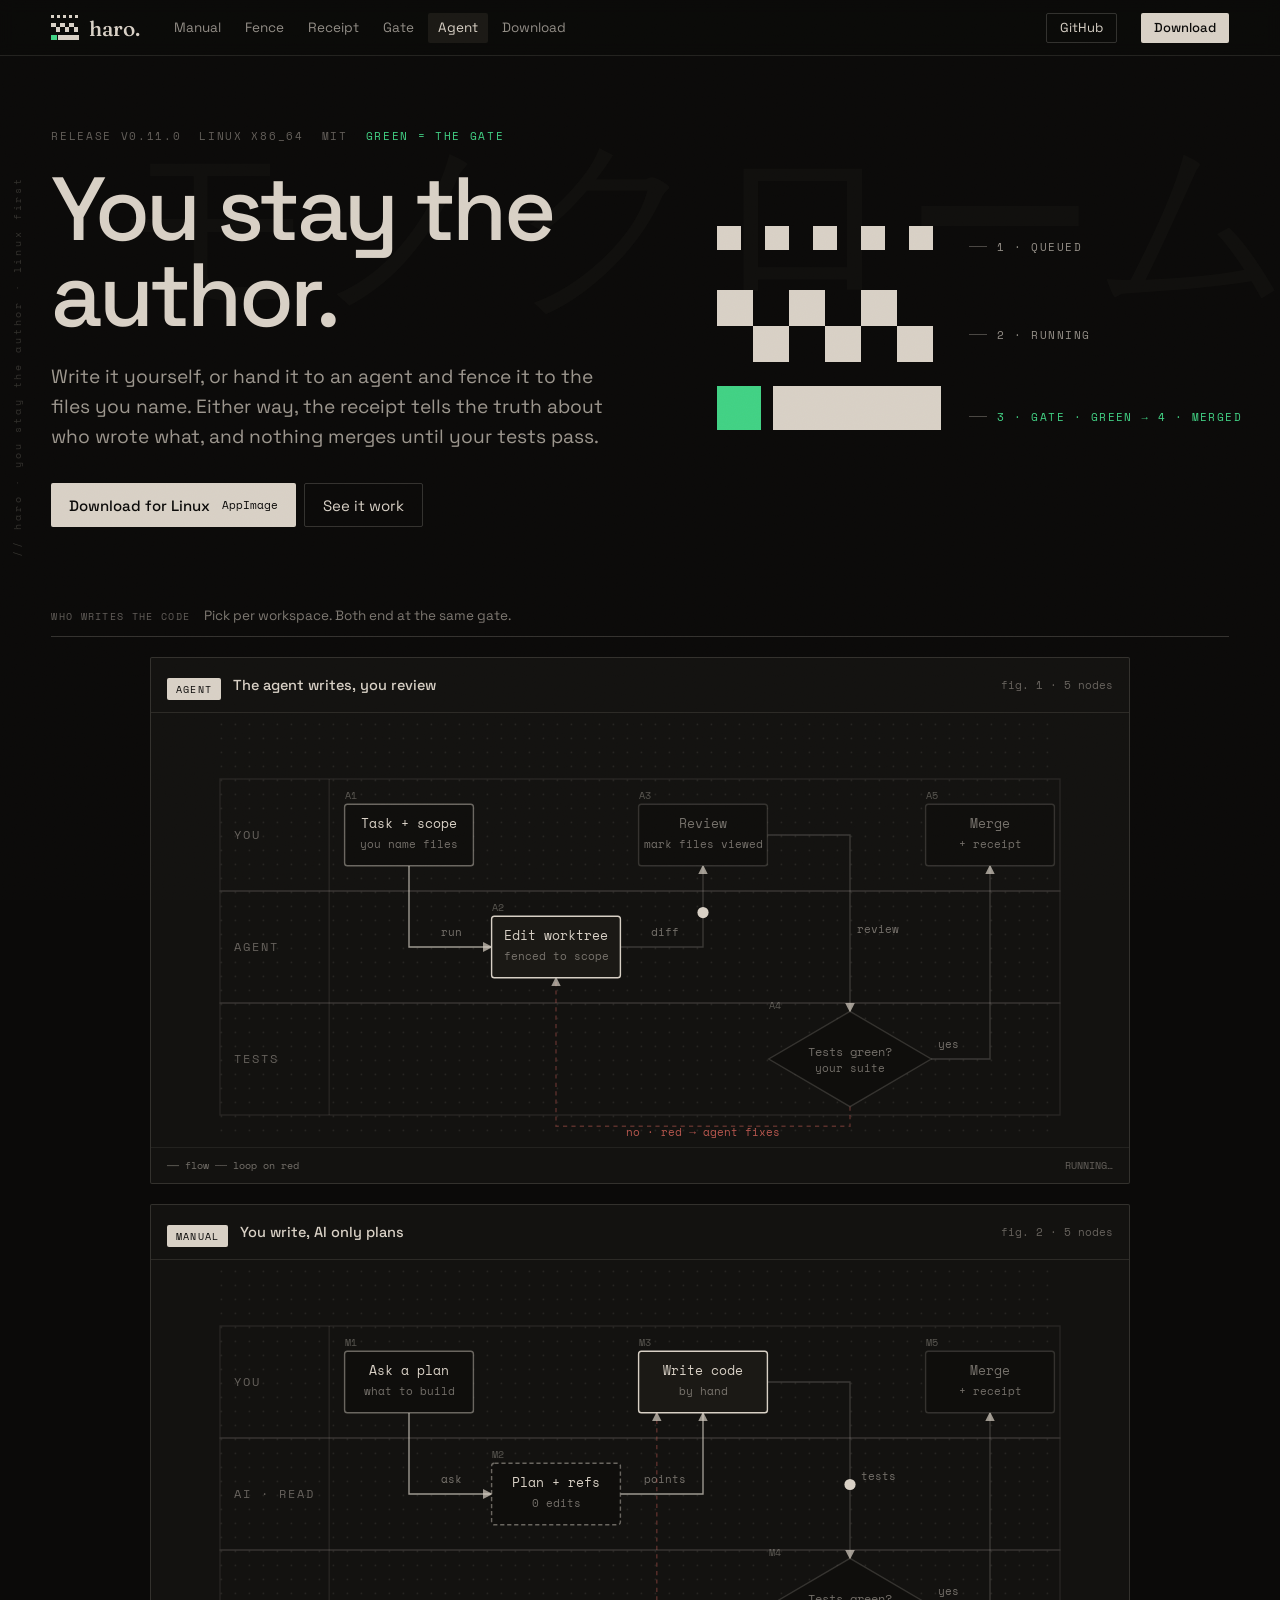
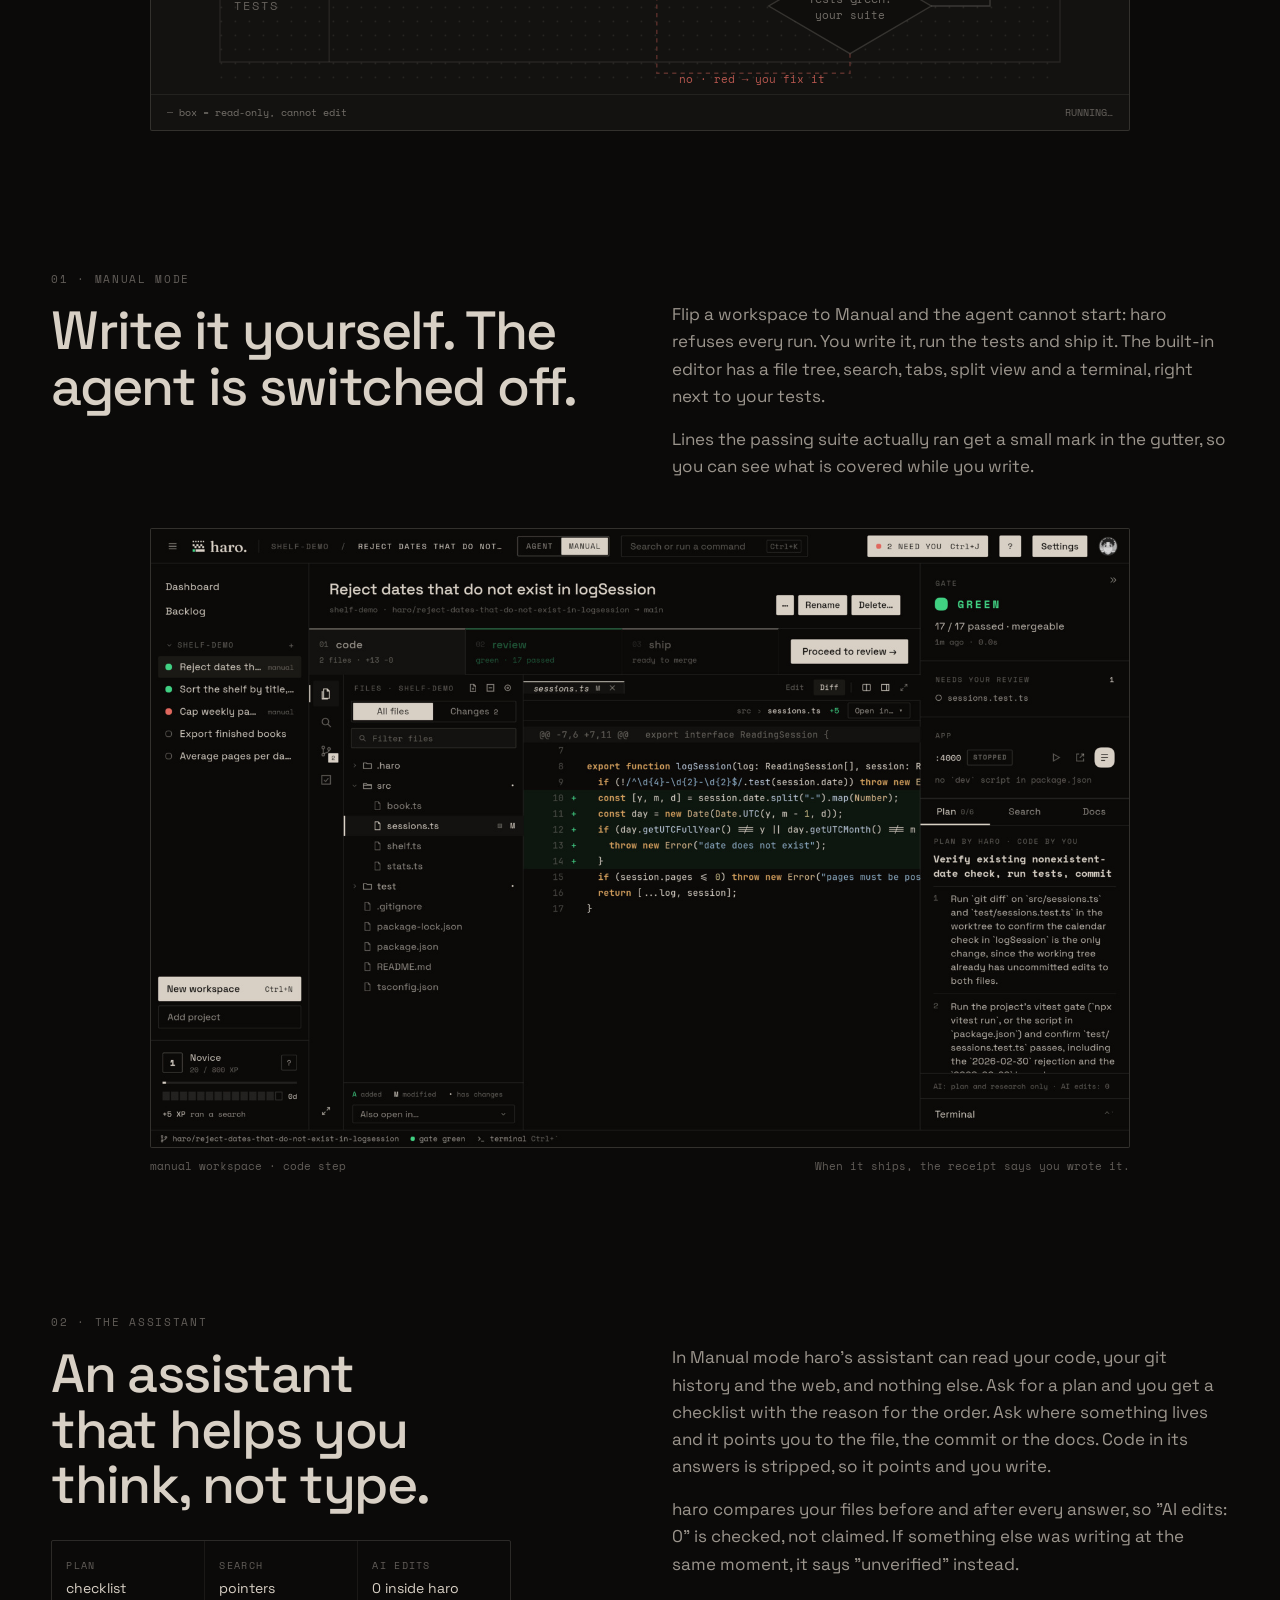
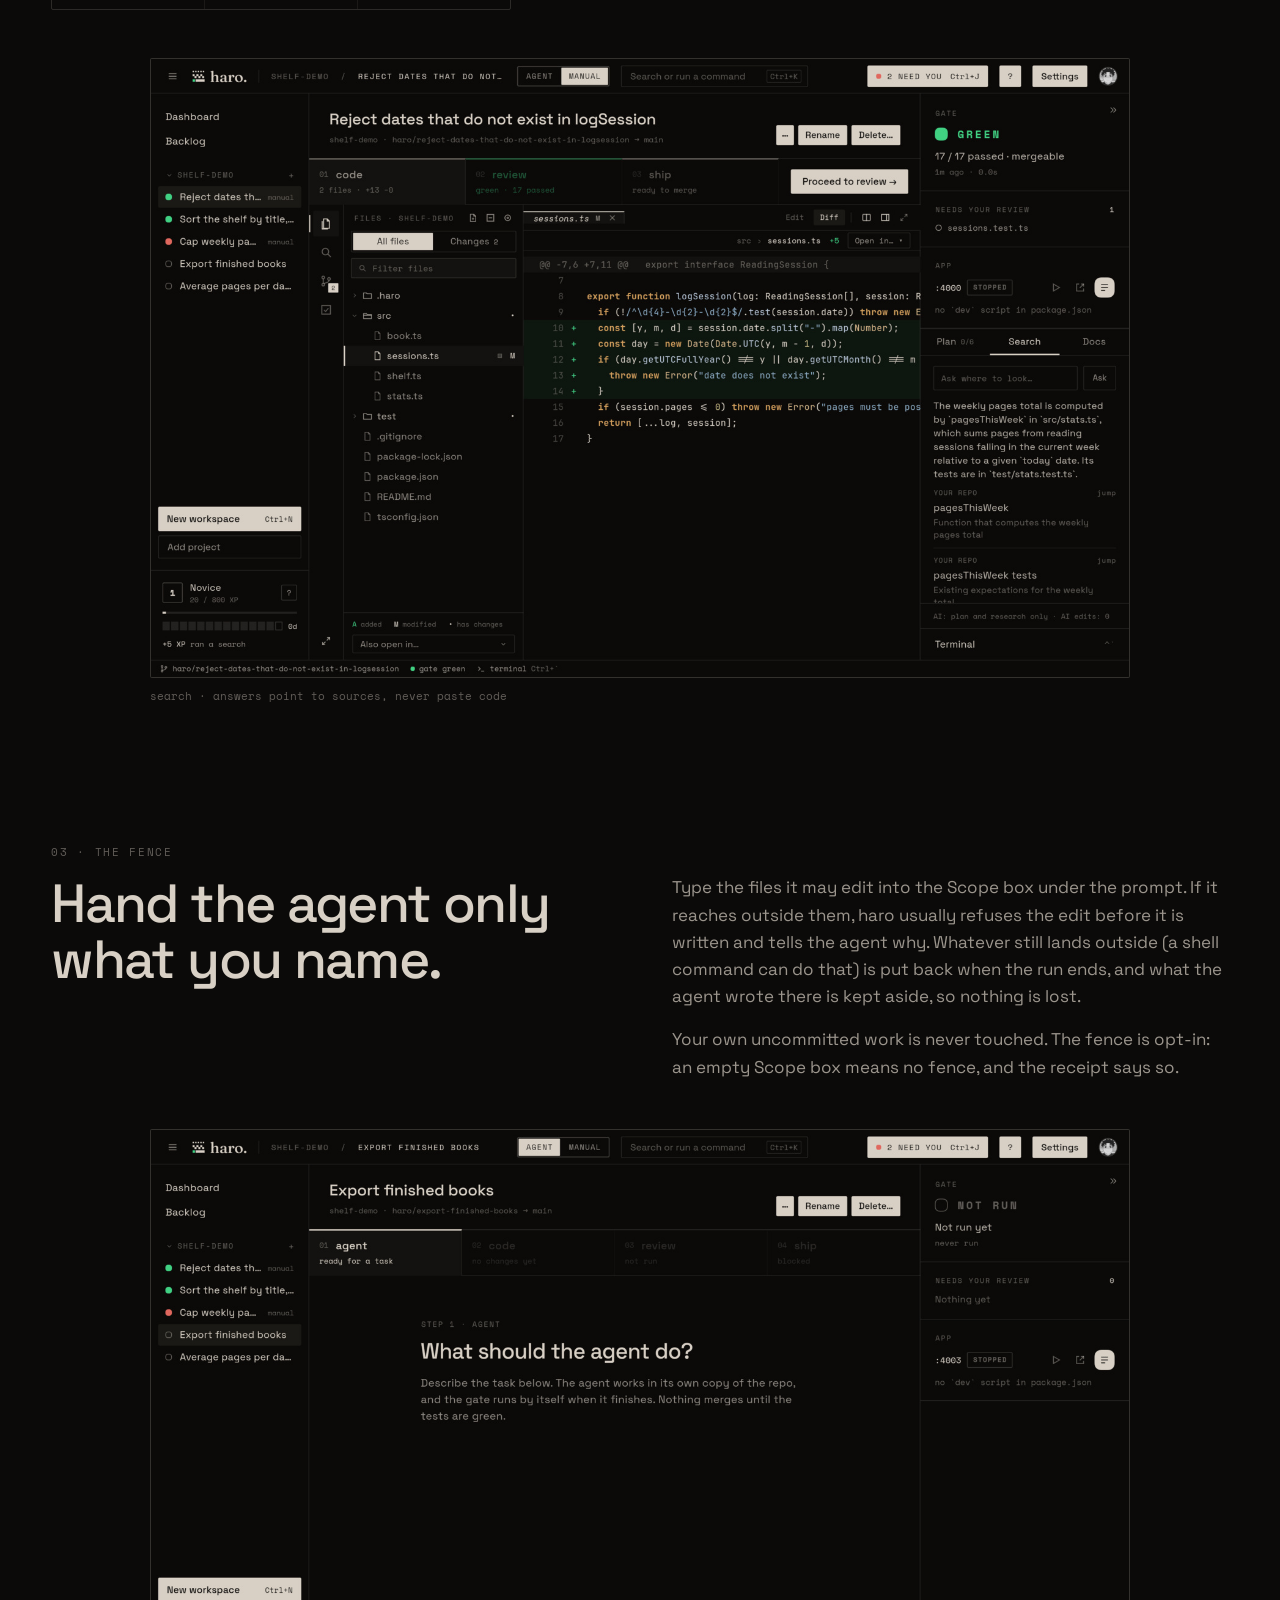
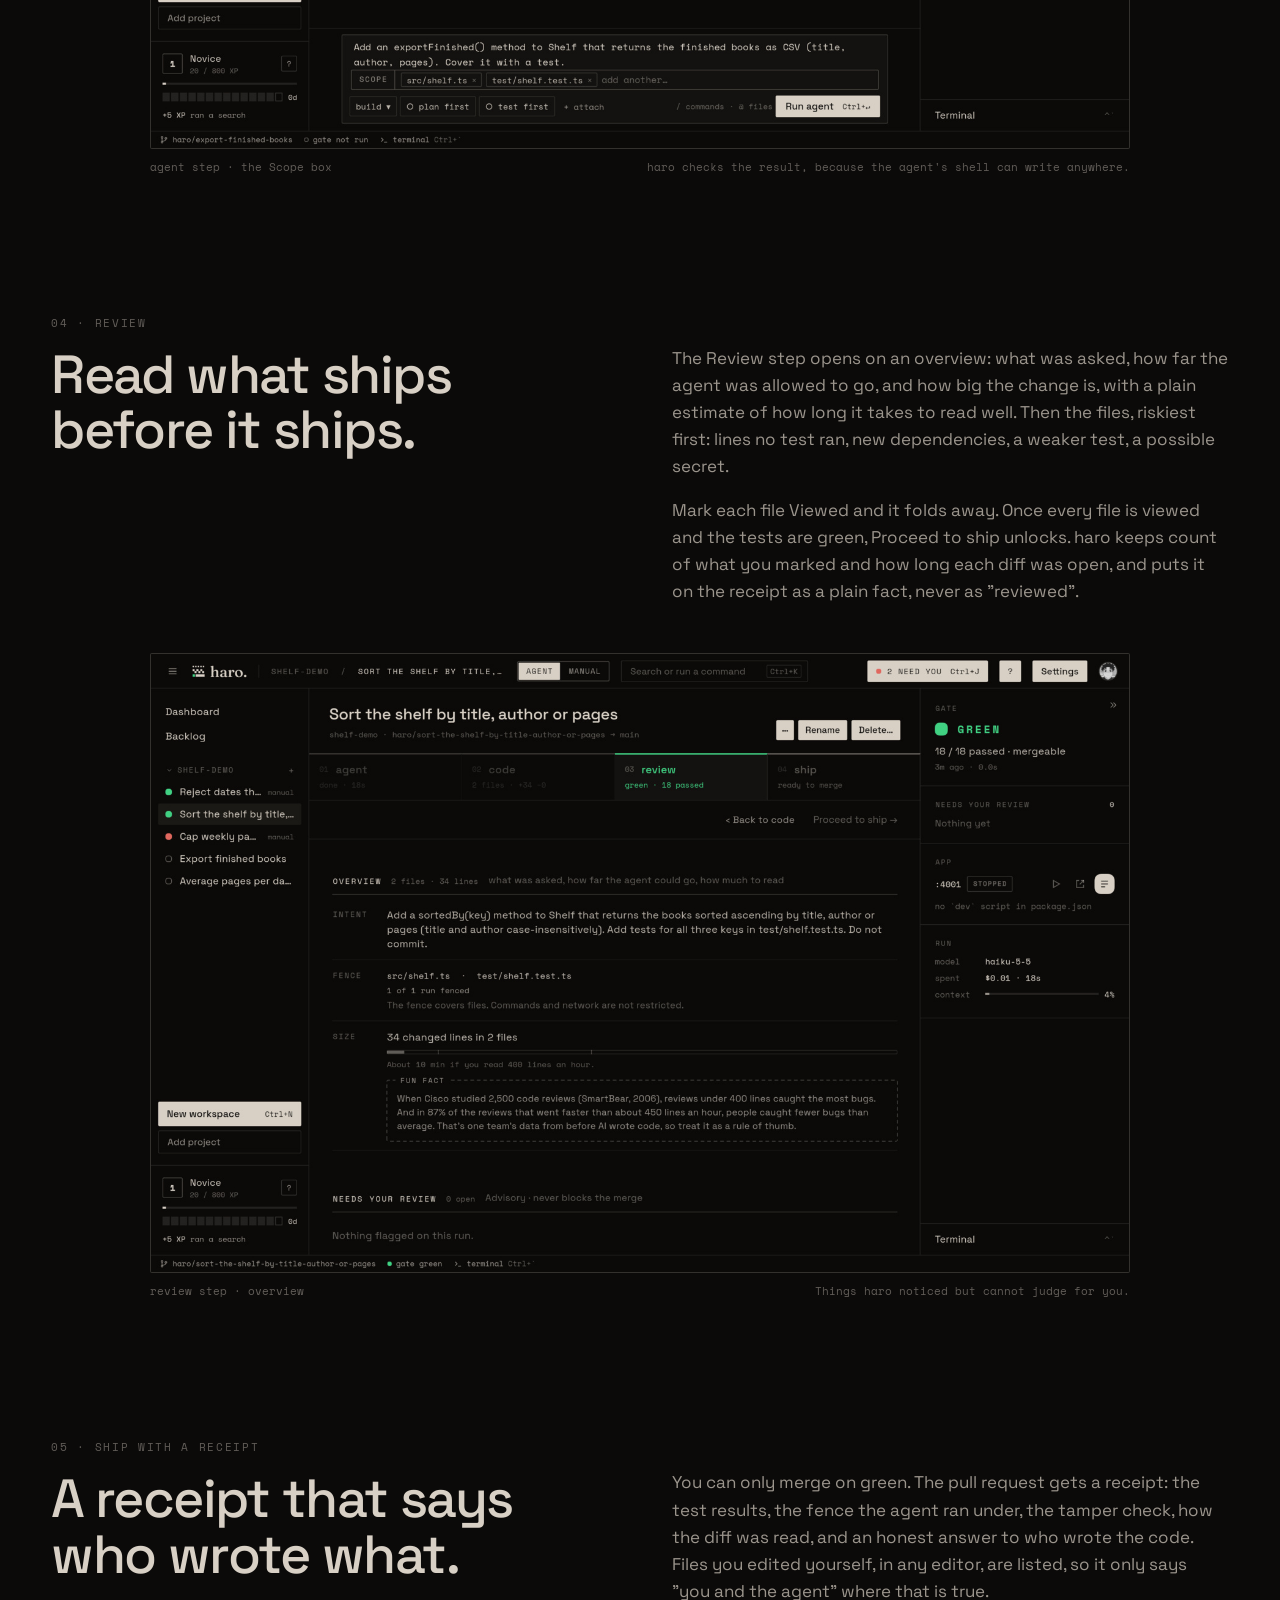
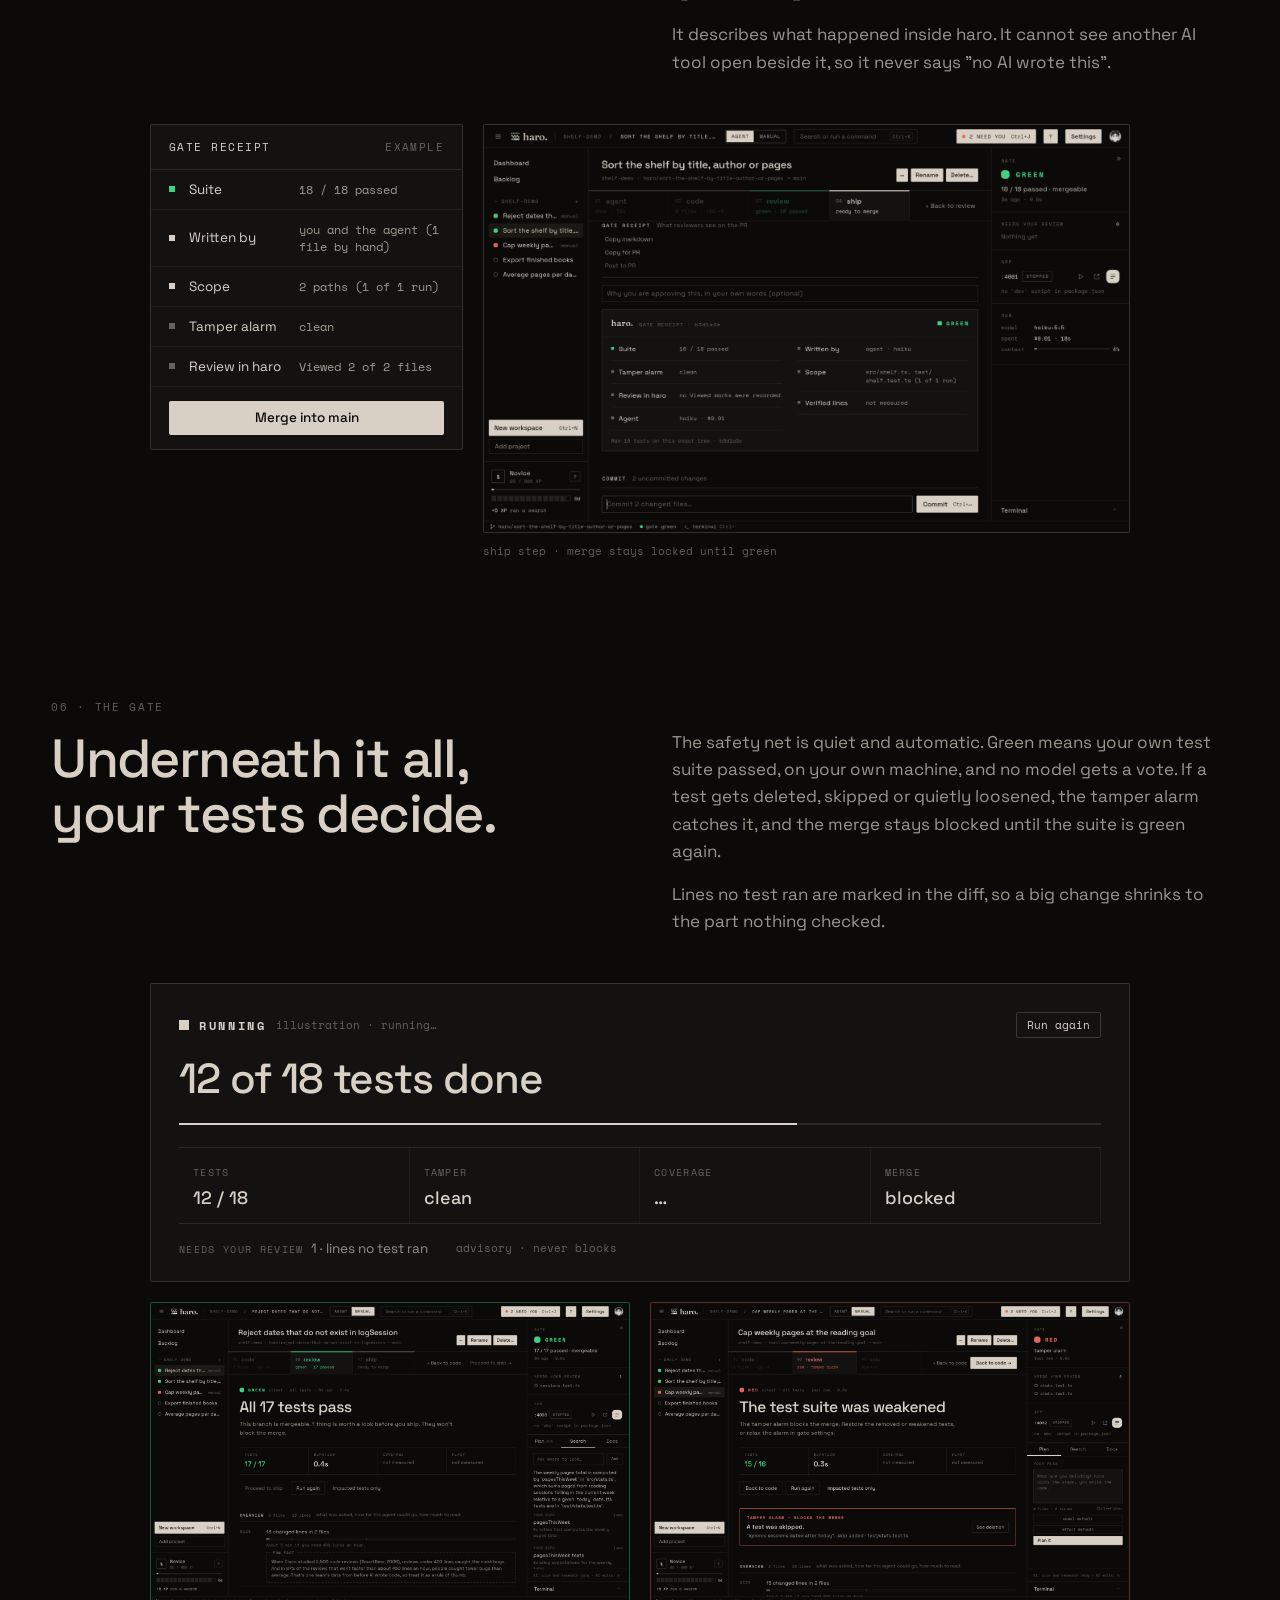
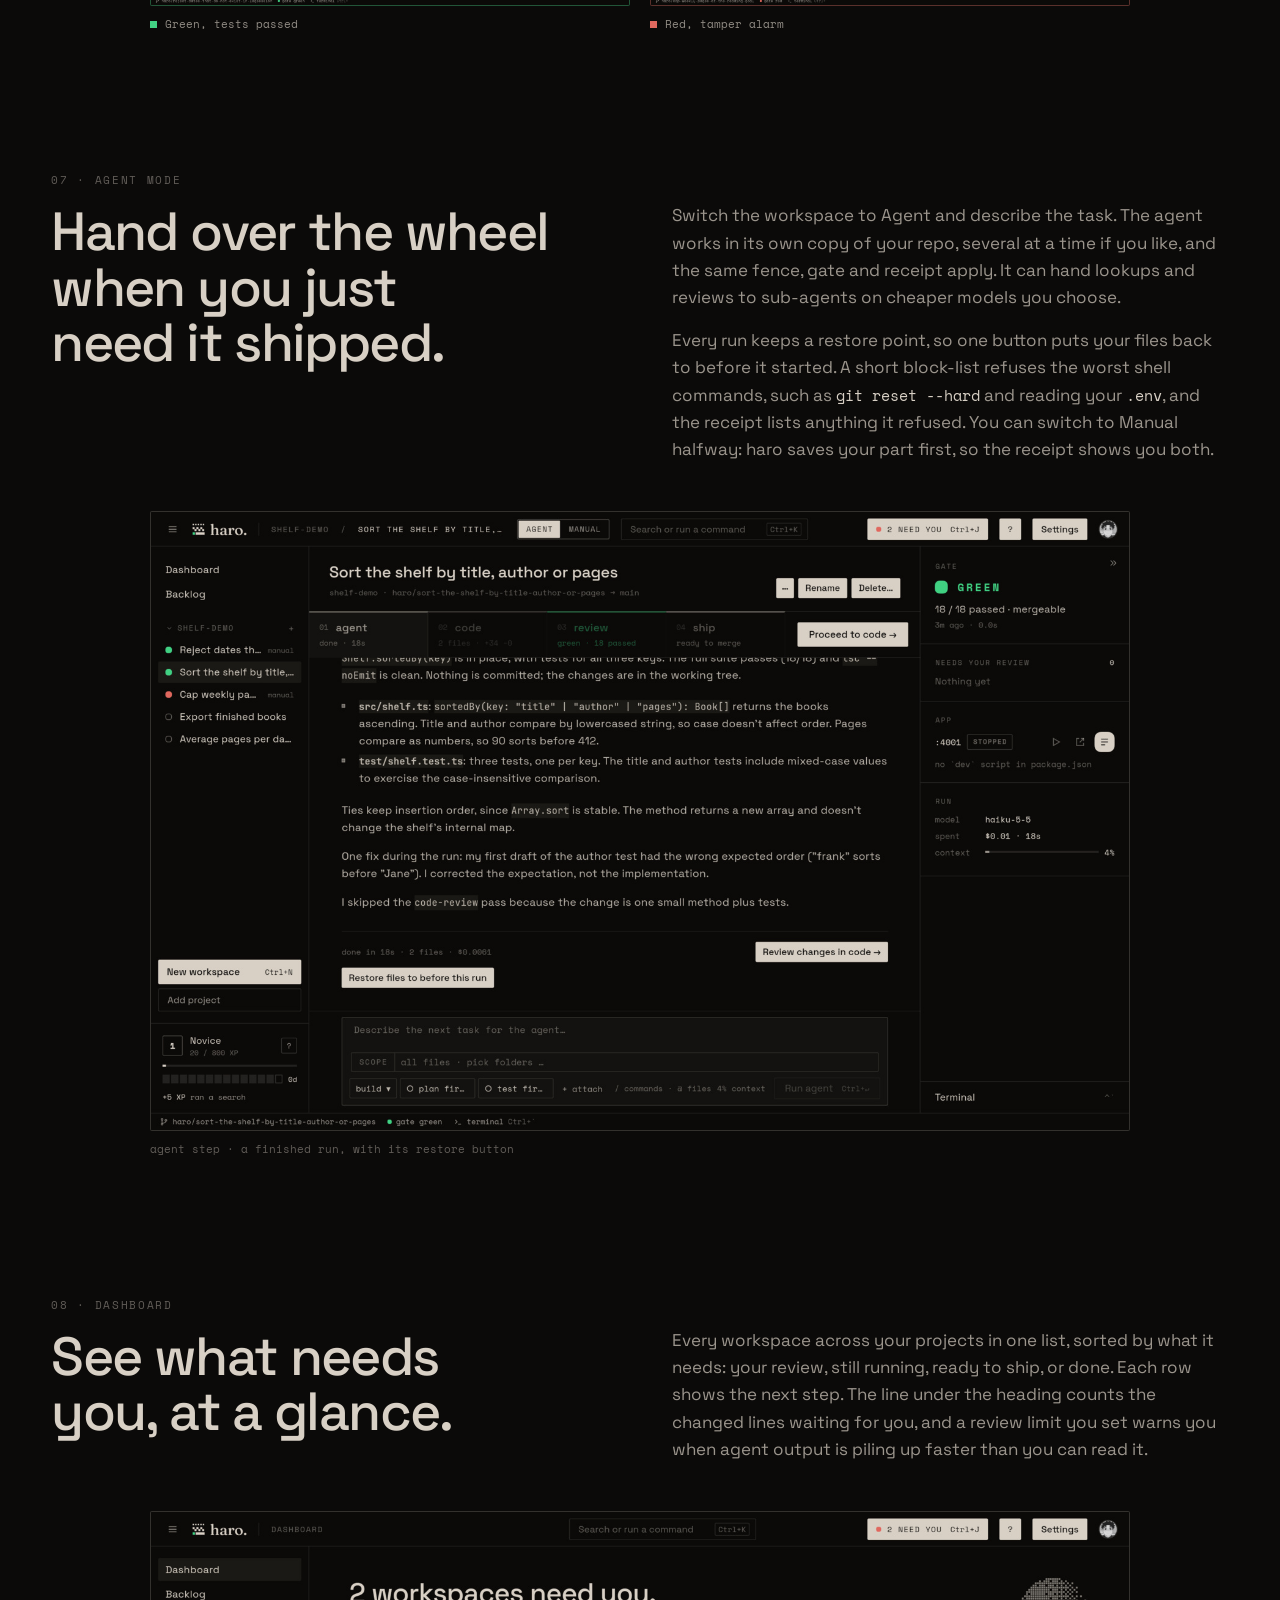
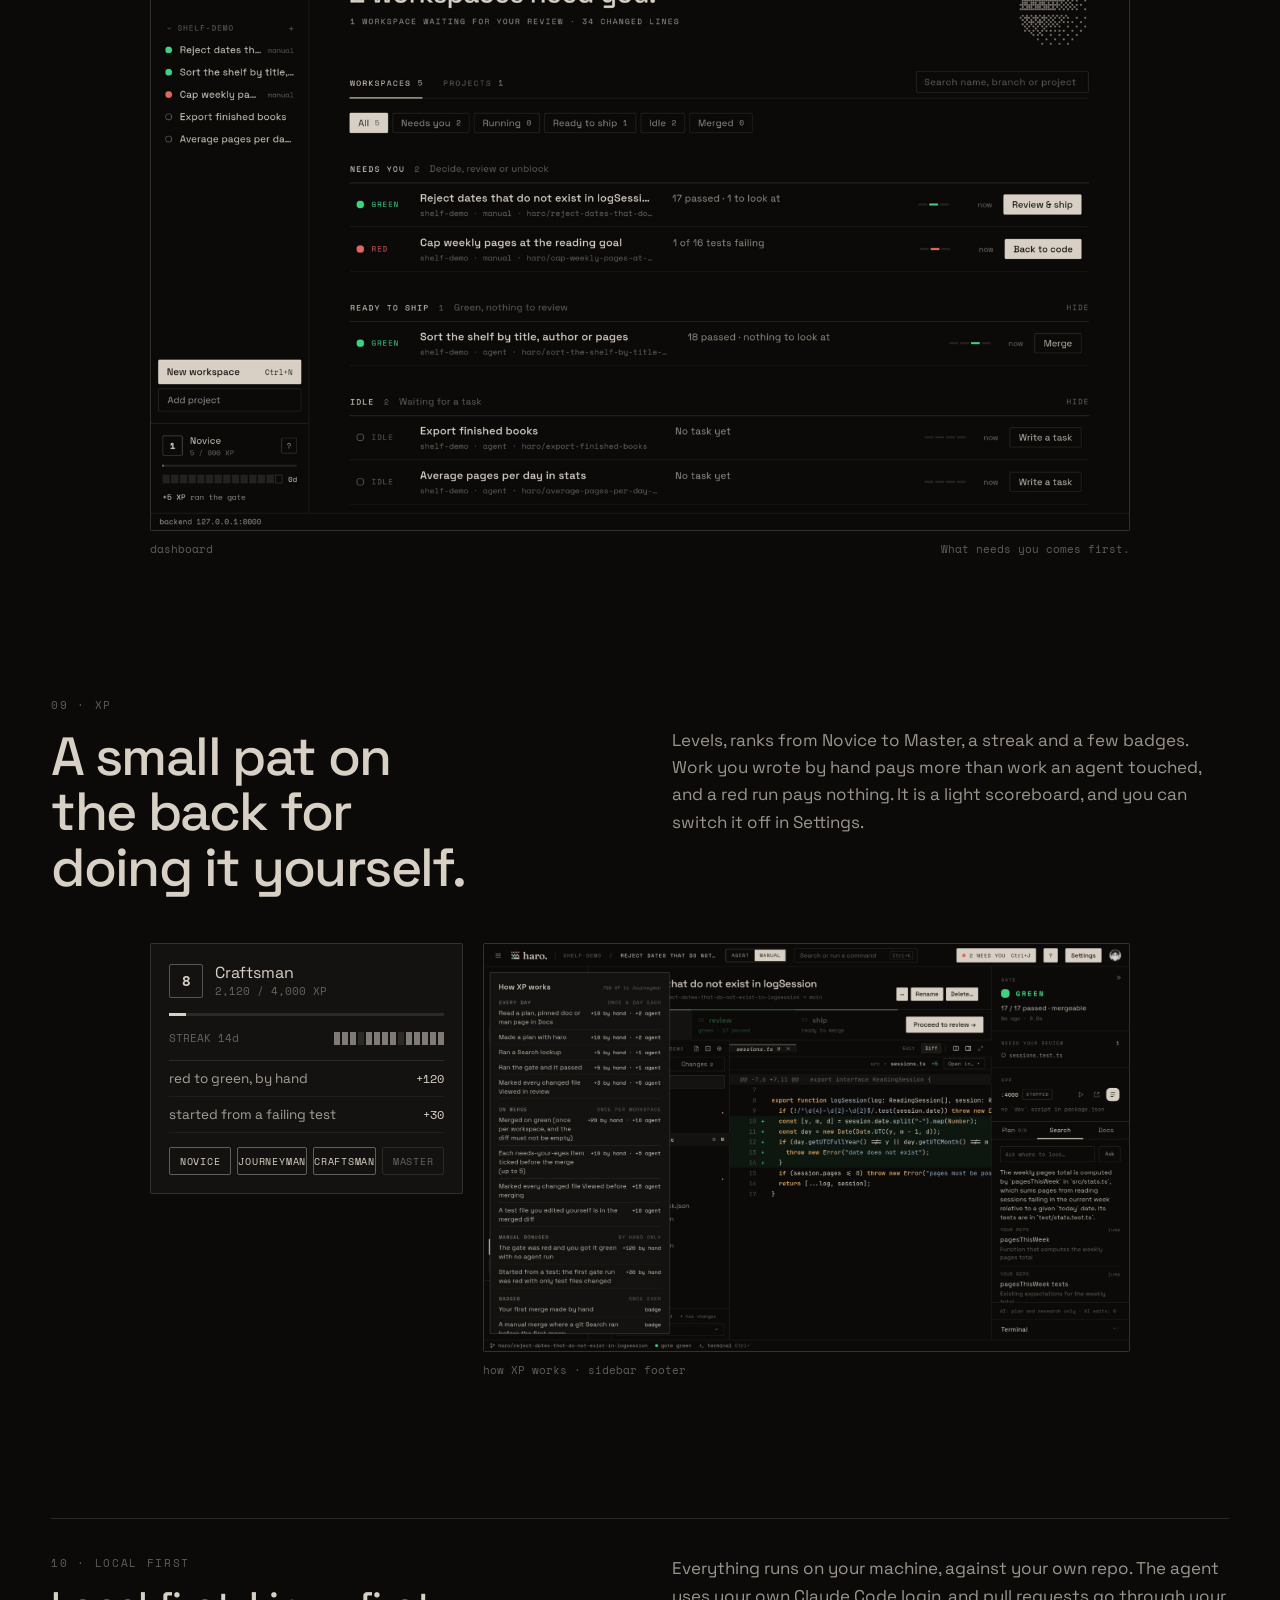
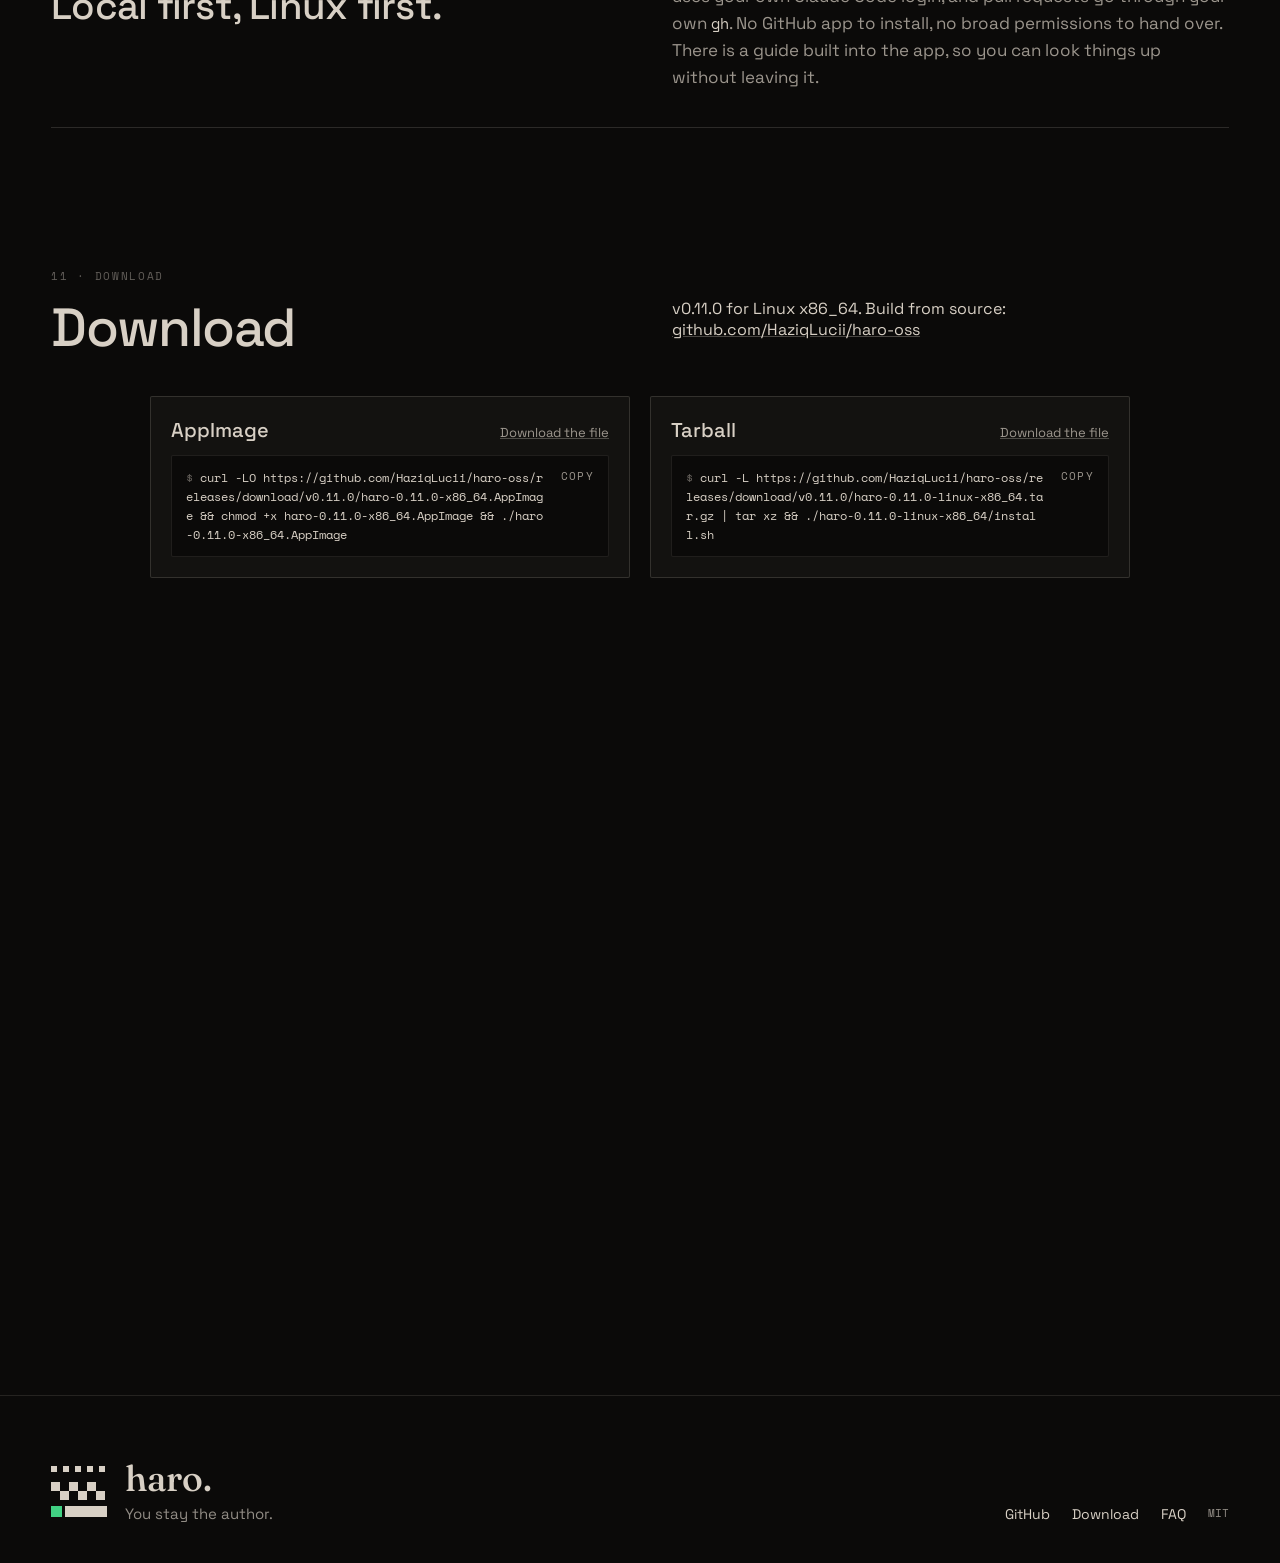
==== commit 0d0dd044: "Who writes the code: two animated flow diagrams" ====
--- a/index.html
+++ b/index.html
@@ -65,17 +65,22 @@
       </div>
     </div>
 
-    <div class="wrap reveal">
-      <div class="modebox">
-        <div class="mode-head">
-          <span class="label">WHO WRITES THE CODE</span>
-          <div class="seg" role="group" aria-label="Who writes the code">
-            <button type="button" data-mode="agent" aria-pressed="false">AGENT</button>
-            <button type="button" data-mode="manual" aria-pressed="true">MANUAL</button>
-          </div>
-          <span class="mode-line" id="mode-line">You write every line. Three steps.</span>
-        </div>
-        <div class="steps" id="steps"></div>
+    <div class="wrap reveal flows">
+      <div class="flows-head">
+        <span class="label">WHO WRITES THE CODE</span>
+        <span class="dim">Pick per workspace. Both end at the same gate.</span>
+      </div>
+      <div class="flows-grid">
+        <figure class="flow" id="flow-agent">
+          <div class="flow-head"><span class="tag">AGENT</span><span class="flow-title">The agent writes, you review</span><span class="grow"></span><span class="mono tiny dim">fig. 1 · 5 nodes</span></div>
+          <div class="fscroll"><svg class="fsvg" viewBox="0 0 600 300" role="img" aria-label="Agent flow: you describe the task and name the files, the agent edits in its own worktree, you review, your tests decide, then it merges with a receipt. Red tests send it back to the agent."></svg></div>
+          <div class="flow-foot"><span>── flow   ┄┄ loop on red</span><span class="flow-state" data-state></span></div>
+        </figure>
+        <figure class="flow" id="flow-manual">
+          <div class="flow-head"><span class="tag">MANUAL</span><span class="flow-title">You write, AI only plans</span><span class="grow"></span><span class="mono tiny dim">fig. 2 · 5 nodes</span></div>
+          <div class="fscroll"><svg class="fsvg" viewBox="0 0 600 300" role="img" aria-label="Manual flow: you ask for a plan, the assistant answers with a plan and pointers and makes no edits, you write the code by hand, your tests decide, then it merges with a receipt. Red tests send it back to you."></svg></div>
+          <div class="flow-foot"><span>┄ box = read-only, cannot edit</span><span class="flow-state" data-state></span></div>
+        </figure>
       </div>
     </div>
   </header>
--- a/styles.css
+++ b/styles.css
@@ -7,7 +7,7 @@
   --ink:#d8d0c5;--bg:#0b0a09;--panel:#131210;--raised:#1b1915;
   --i86:rgba(216,208,197,.86);--i70:rgba(216,208,197,.7);--i66:rgba(216,208,197,.66);--i42:rgba(216,208,197,.42);
   --l20:rgba(216,208,197,.2);--l16:rgba(216,208,197,.16);--l12:rgba(216,208,197,.12);--l08:rgba(216,208,197,.08);
-  --green:#41d183;--red:#e0685e;
+  --green:#41d183;--red:#e0685e;--lilac:#b3a0d6;
   --gut:max(20px,4vw);
   --mono:'Space Mono',monospace;--serif:'Fraunces',serif;
 }
@@ -82,25 +82,35 @@
 .ml.on{opacity:1}
 .ml[data-need="2"].on span{color:var(--green)}
 
-.modebox{margin-top:72px;border:1px solid var(--l16);border-radius:2px;background:var(--panel)}
-.mode-head{display:flex;align-items:center;gap:14px;flex-wrap:wrap;padding:12px 16px;border-bottom:1px solid var(--l12)}
-.seg{display:flex;border:1px solid rgba(216,208,197,.25);border-radius:2px;padding:2px;gap:2px}
-.seg button{height:26px;padding:0 12px;border-radius:1px;font-family:var(--mono);font-size:10.5px;letter-spacing:.1em;color:var(--i66)}
-.seg button[aria-pressed="true"]{background:var(--ink);color:var(--bg)}
-.mode-line{font-size:13.5px;color:var(--i66)}
-.steps{display:grid;grid-template-columns:repeat(var(--n,3),minmax(0,1fr))}
-.step{padding:14px 18px 16px;border-right:1px solid var(--l08);border-top:2px solid transparent;margin-top:-1px;min-width:0}
-.step:last-child{border-right:0}
-.step.on{border-top-color:var(--ink)}
-.step-h{display:flex;align-items:center;gap:8px}
-.step-n{font-family:var(--mono);font-size:10.5px;color:var(--i42)}
-.step-dot{width:6px;height:6px;background:var(--l12);transition:background .4s}
-.step.on .step-dot{background:var(--ink)}
-.step.on.v .step-dot{background:var(--green)}
-.step-name{font-size:16px;font-weight:500;color:var(--i66)}
-.step.on .step-name{color:var(--ink)}
-.step-d{font-size:13px;color:rgba(216,208,197,.6);margin-top:6px;line-height:1.45}
-
+
+.flows{margin-top:80px}
+.flows-head{display:flex;align-items:baseline;gap:14px;flex-wrap:wrap;padding-bottom:12px;border-bottom:1px solid var(--l20)}
+.flows-head .dim{font-size:13.5px;color:rgba(216,208,197,.55)}
+.flows-grid{display:grid;grid-template-columns:minmax(0,1fr);gap:20px;margin:20px auto 0;max-width:980px}
+.flow{border:1px solid var(--l16);border-radius:2px;background:var(--panel)}
+.flow-head{display:flex;align-items:center;gap:12px;padding:12px 16px;border-bottom:1px solid var(--l12)}
+.flow-head .tag{height:22px;display:flex;align-items:center;padding:0 9px;border-radius:2px;background:var(--ink);color:var(--bg);font-family:var(--mono);font-size:10px;letter-spacing:.12em}
+.flow-title{font-size:14.5px;font-weight:500}
+.fscroll{padding:10px 12px 4px;overflow-x:auto}
+.fsvg{display:block;width:100%;min-width:560px;height:auto;max-height:420px;font-family:var(--mono)}
+.flow-foot{display:flex;justify-content:space-between;gap:12px;flex-wrap:wrap;padding:10px 16px;border-top:1px solid var(--l08);font-family:var(--mono);font-size:10px;color:rgba(216,208,197,.5)}
+.flow-state{transition:color .35s}
+.fn rect,.fn path{fill:#0f0e0c;stroke:rgba(216,208,197,.18);transition:fill .35s,stroke .35s}
+.fn .nt{fill:rgba(216,208,197,.5);transition:fill .35s}
+.fn.past rect,.fn.past path{stroke:rgba(216,208,197,.45)}
+.fn.past .nt{fill:var(--ink)}
+.fn.on rect,.fn.on path{fill:var(--raised);stroke:var(--ink)}
+.fn.on .nt{fill:var(--ink)}
+.fn.gate.on.ok rect,.fn.gate.on.ok path{fill:rgba(65,209,131,.10);stroke:var(--green)}
+.fn.gate.on.ok .nt{fill:var(--green)}
+.fn.gate.on.red rect,.fn.gate.on.red path{fill:rgba(224,104,94,.12);stroke:var(--red)}
+.fn.gate.on.red .nt{fill:var(--red)}
+.fn.ship.on rect,.fn.ship.on path{fill:rgba(179,160,214,.12);stroke:var(--lilac)}
+.fn.ship.on .nt{fill:var(--lilac)}
+.fe{fill:none;stroke:rgba(216,208,197,.2);stroke-width:1;transition:stroke .35s}
+.fe.lit{stroke:rgba(216,208,197,.7)}
+.fl{fill:none;stroke:rgba(224,104,94,.35);stroke-dasharray:3 3;transition:stroke .35s}
+.fl.red{stroke:var(--red)}
 .sec{padding:140px var(--gut) 0}
 .two{display:grid;grid-template-columns:repeat(auto-fit,minmax(min(100%,420px),1fr));gap:24px 64px;align-items:start}
 h2{font-size:clamp(32px,4.2vw,58px);font-weight:500;letter-spacing:-.03em;line-height:1.03;margin:16px 0 0;text-wrap:balance}
@@ -230,9 +240,6 @@
 @media (max-width:860px){
   .nav-links{display:none}
   .side-note,.watermark{display:none}
-  .steps{grid-template-columns:1fr}
-  .step{border-right:0;border-top:0;border-left:2px solid transparent;margin-top:0;border-bottom:1px solid var(--l08)}
-  .step.on{border-top-color:transparent;border-left-color:var(--ink)}
   .hero-mark{grid-template-columns:auto;justify-items:center;gap:16px}
   .mark-labels{display:none}
   .sec{padding-top:96px}
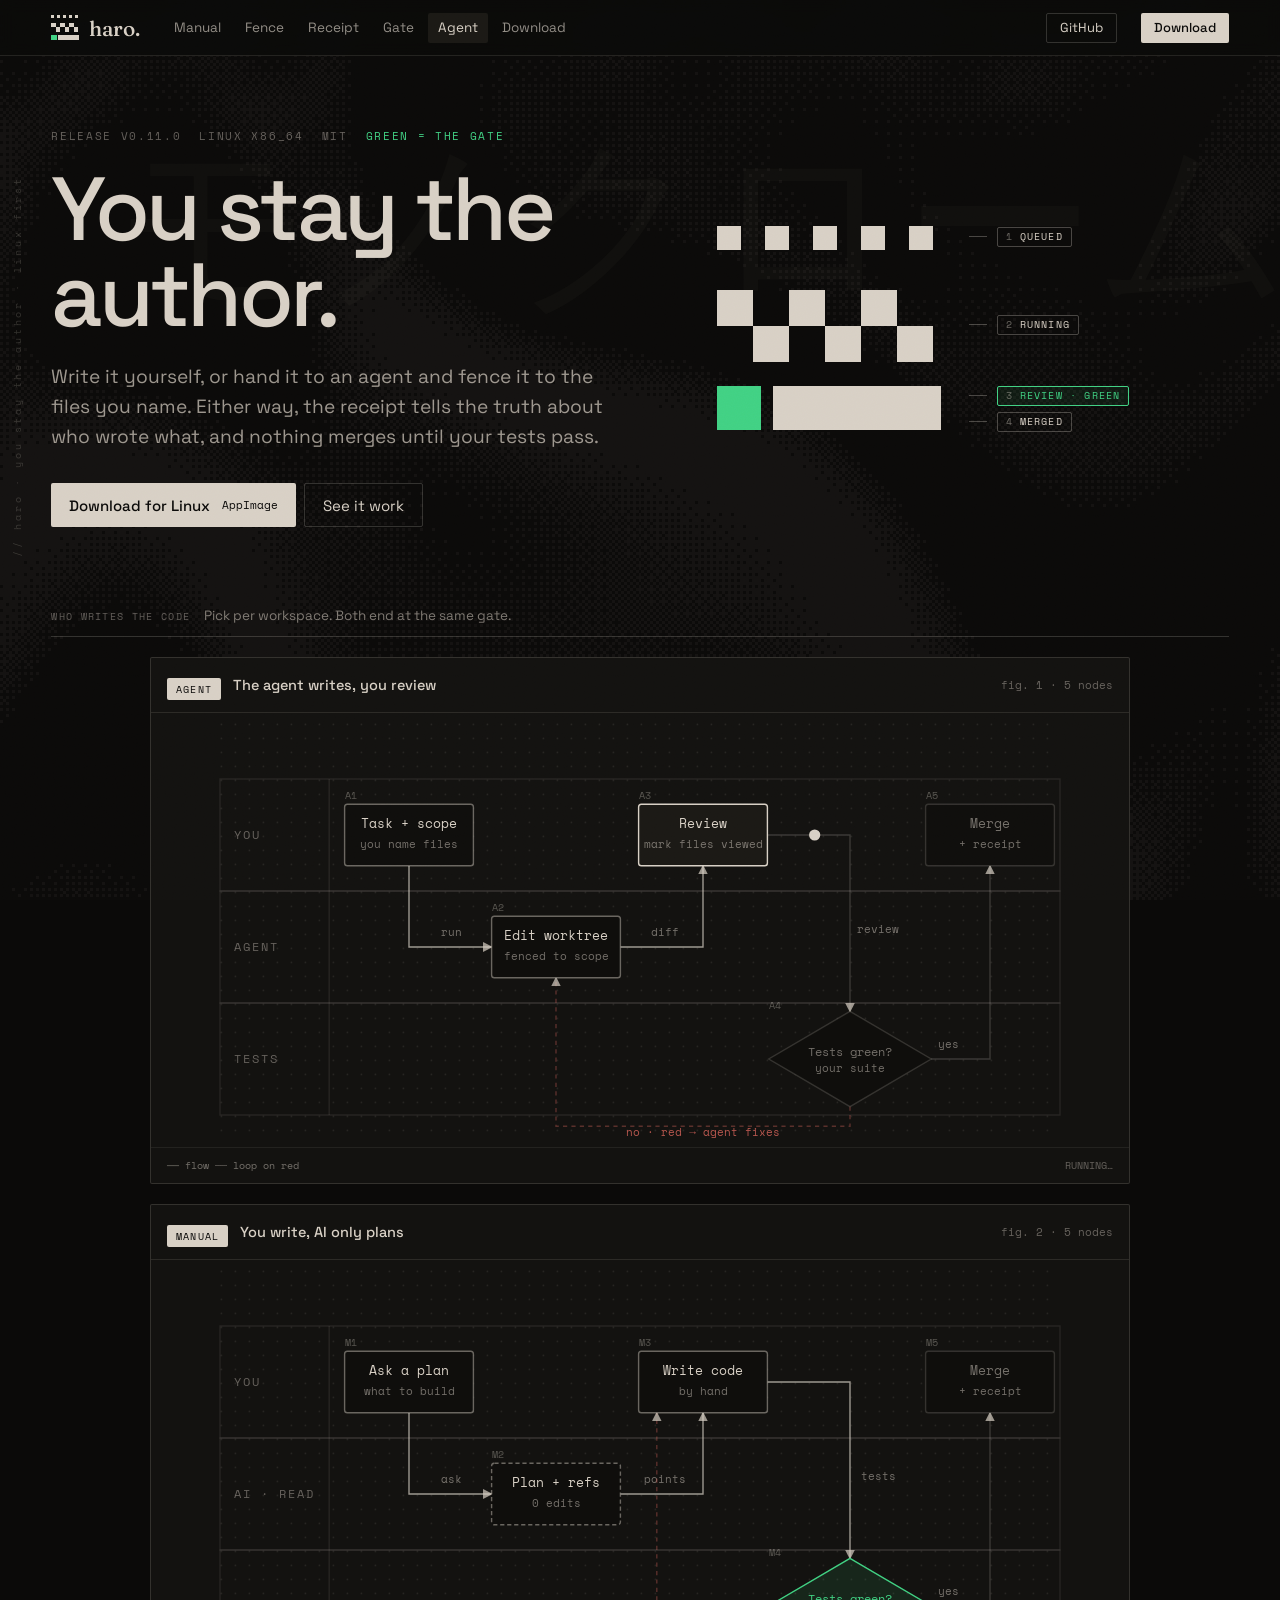
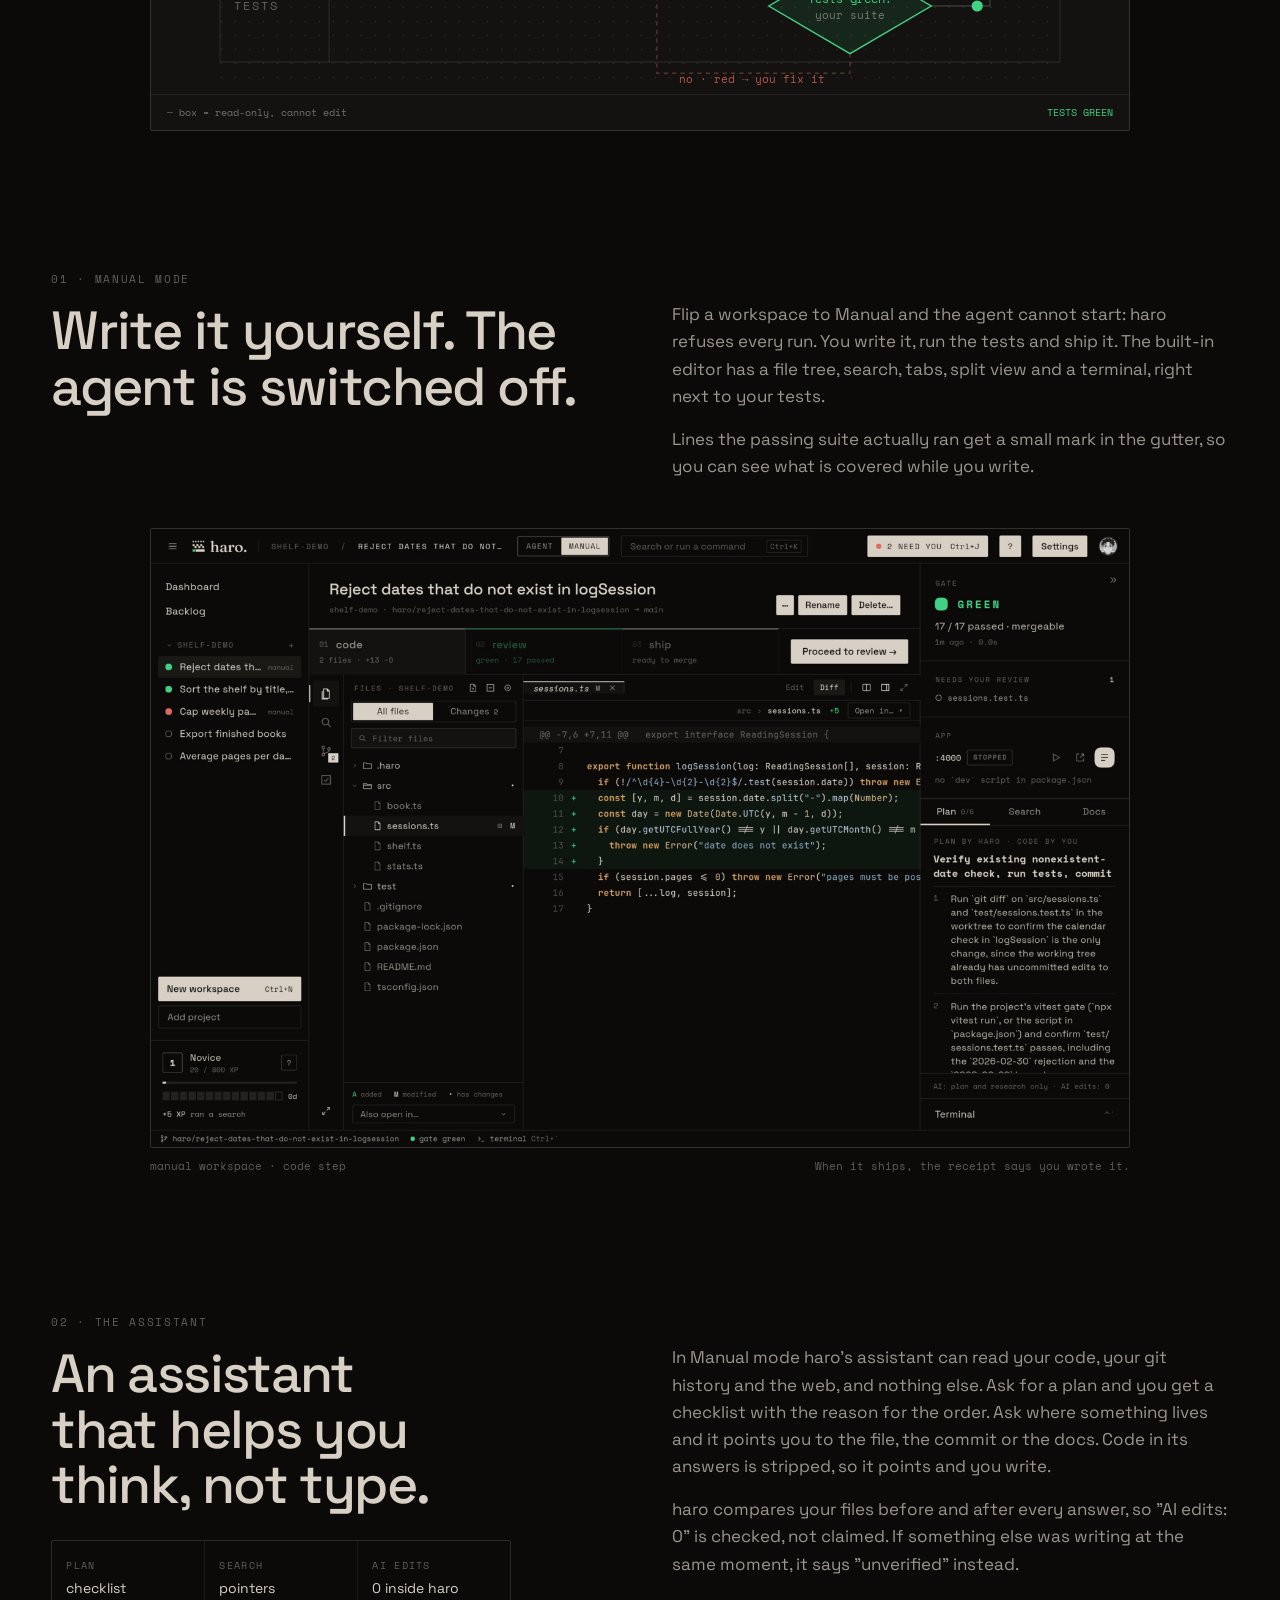
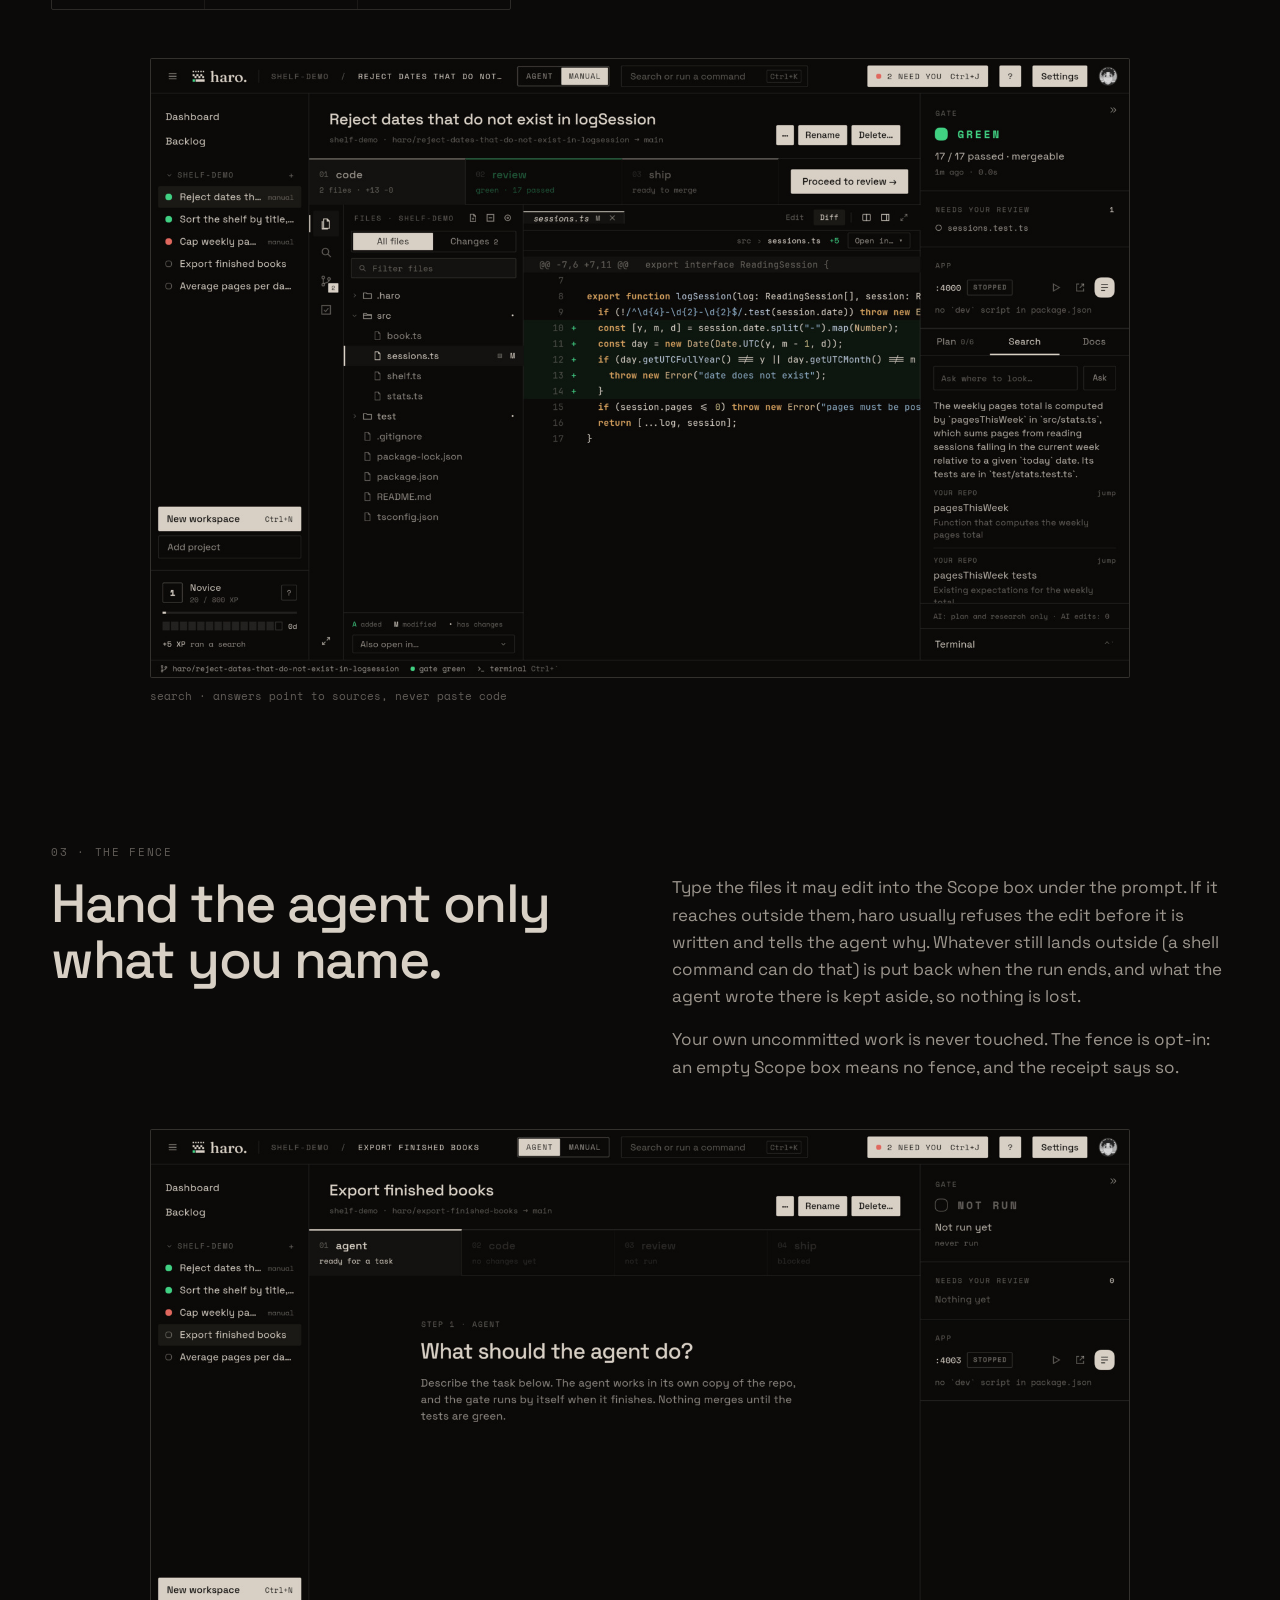
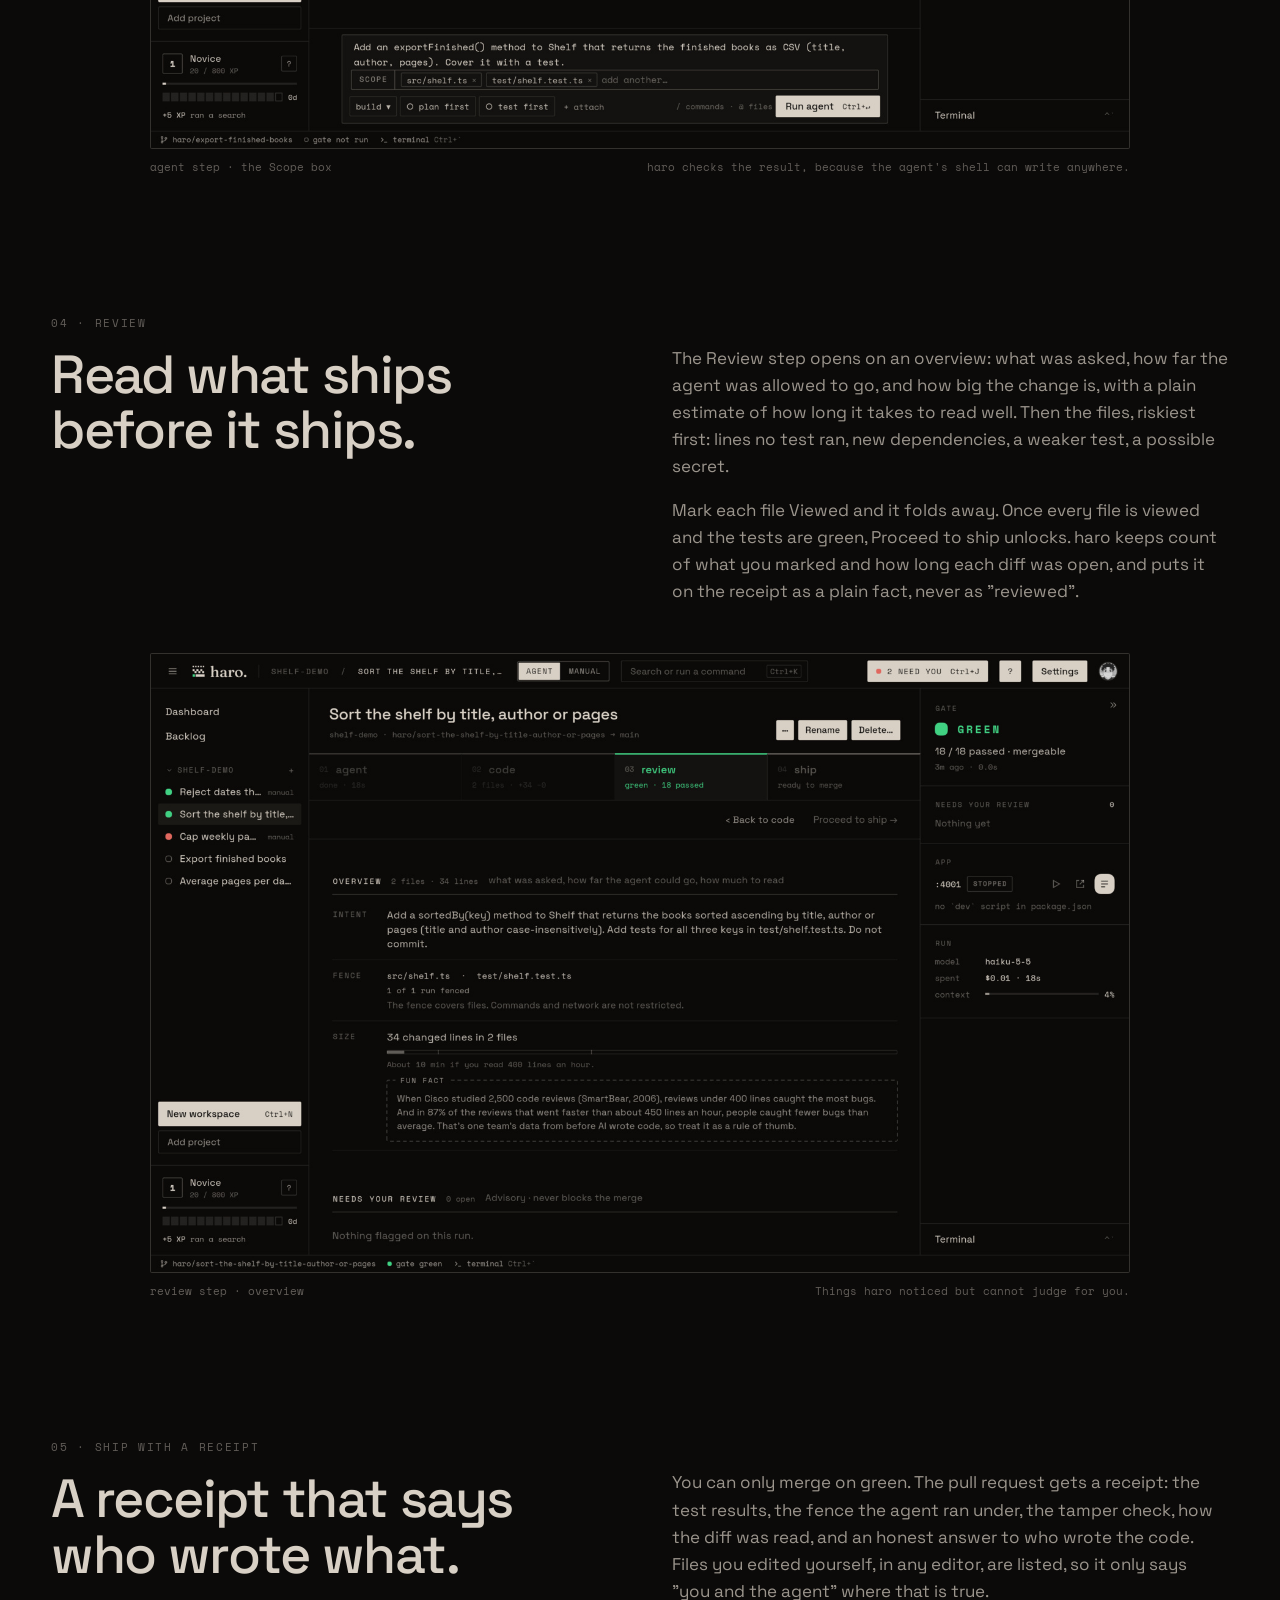
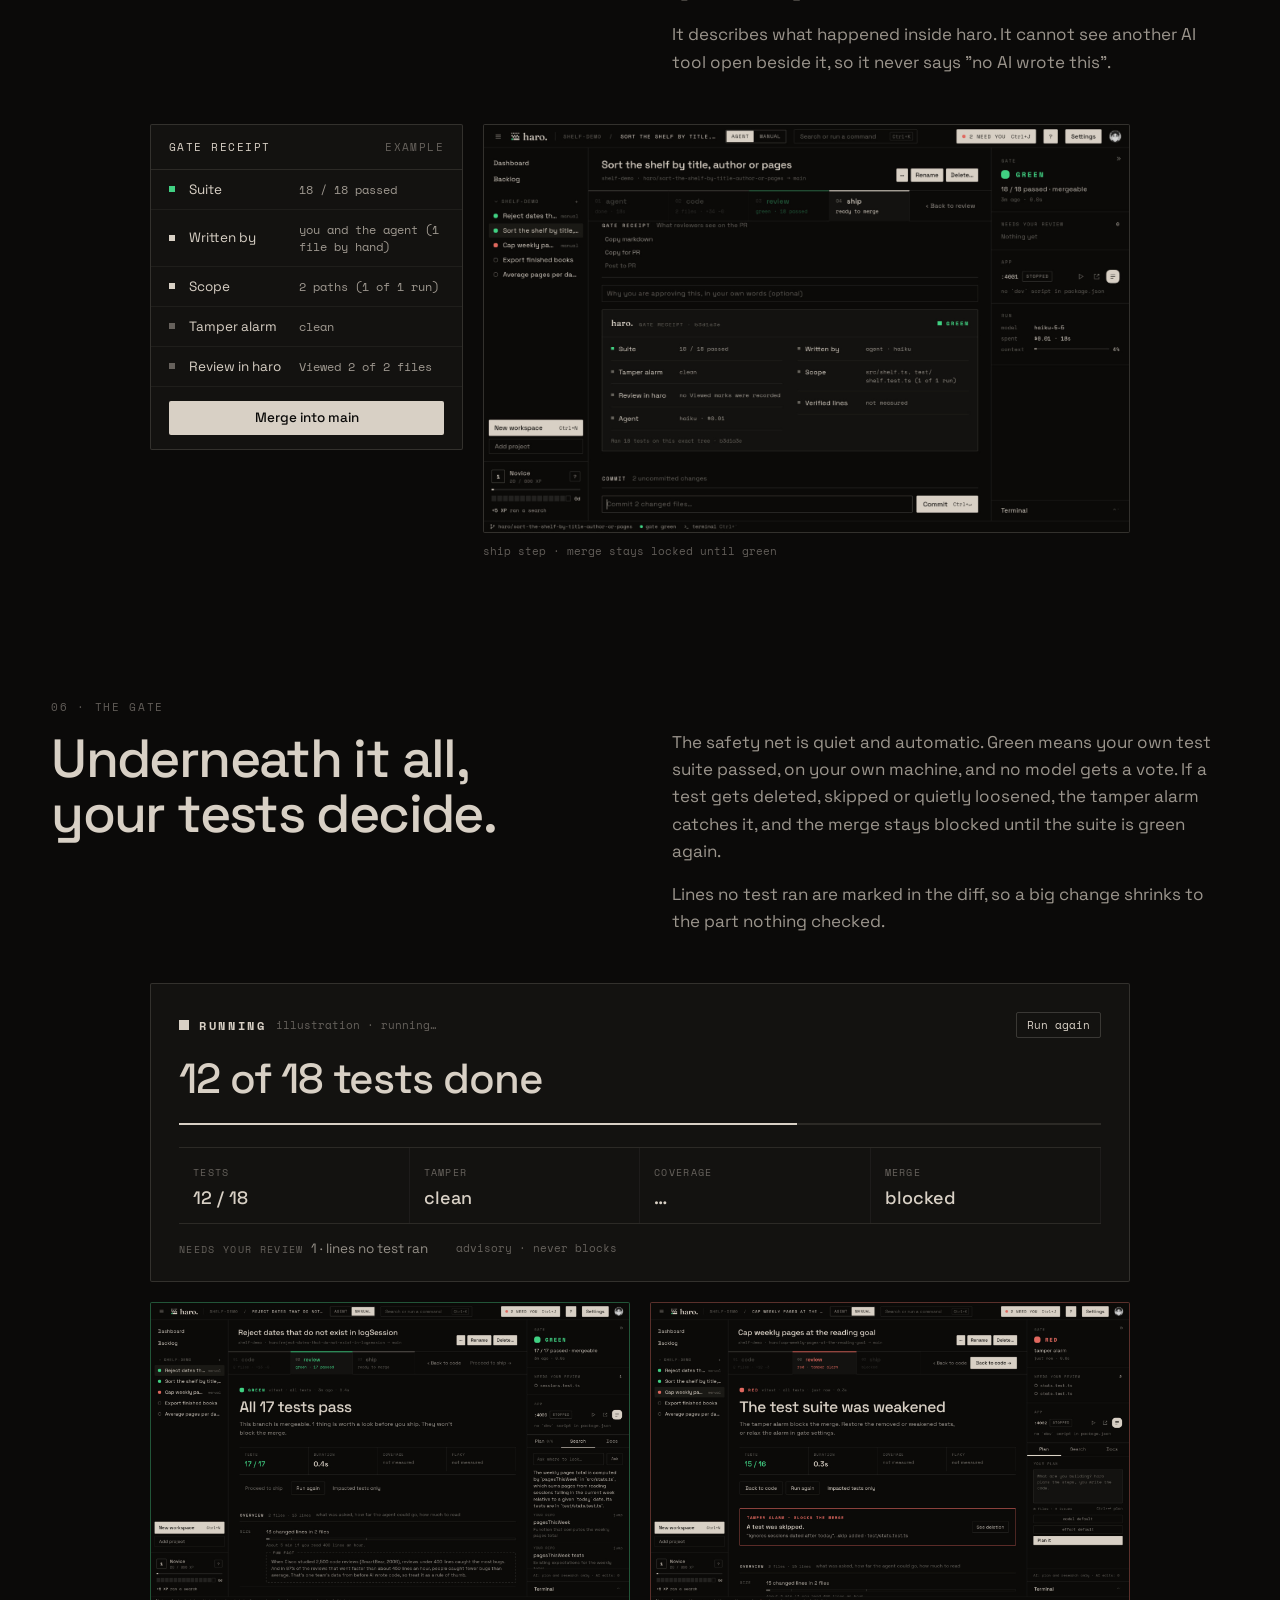
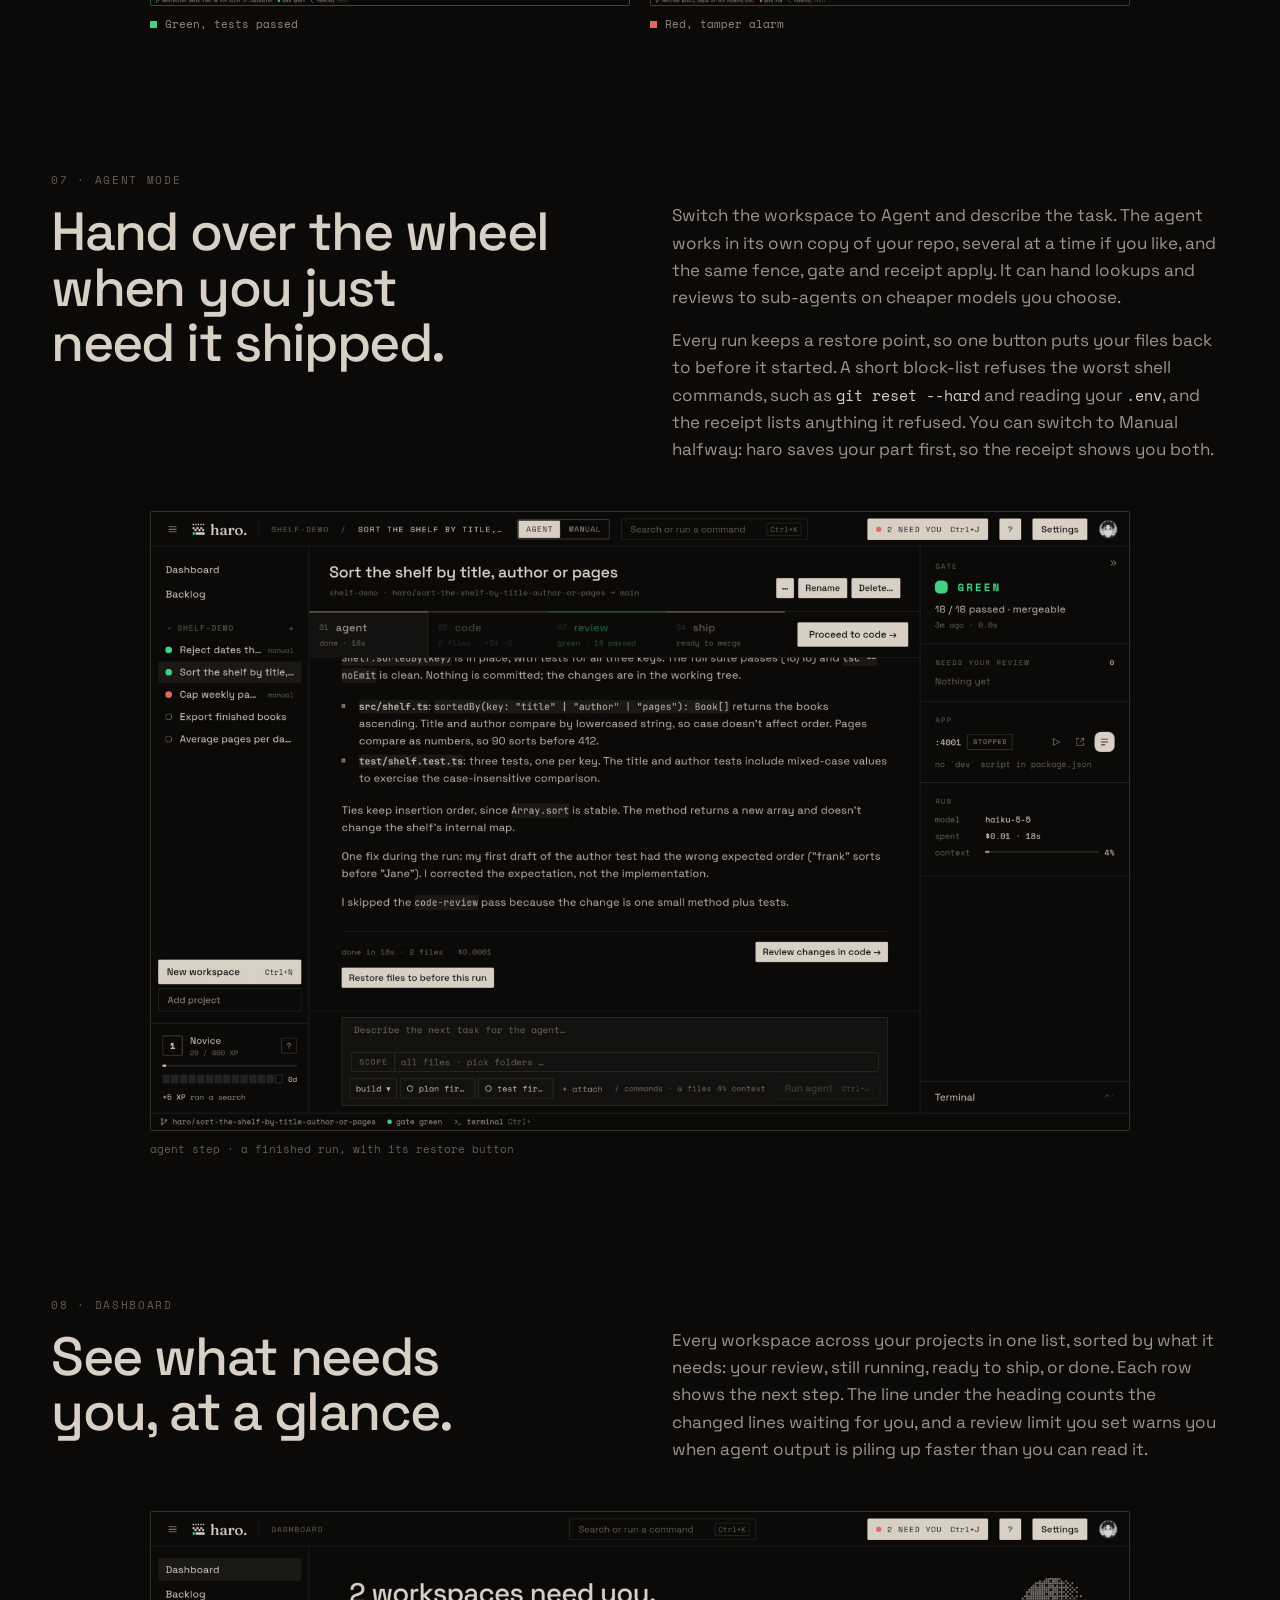
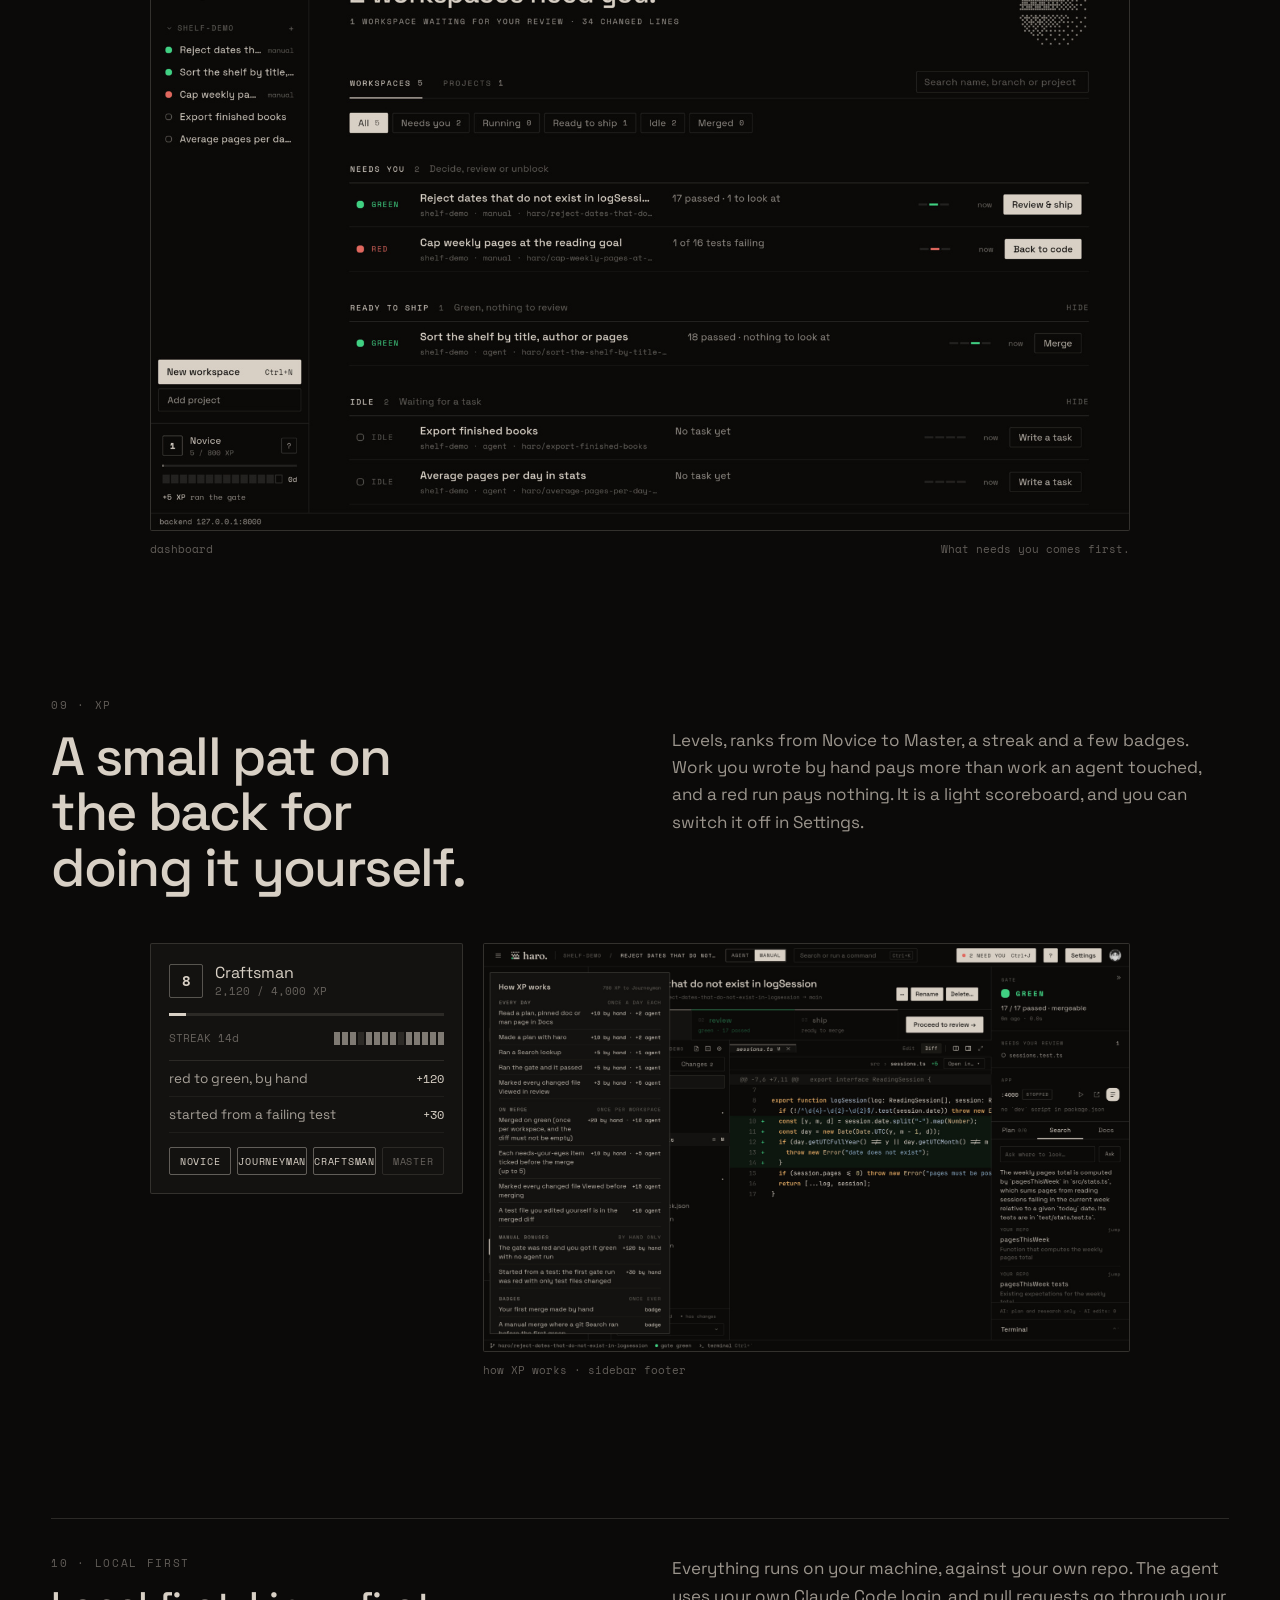
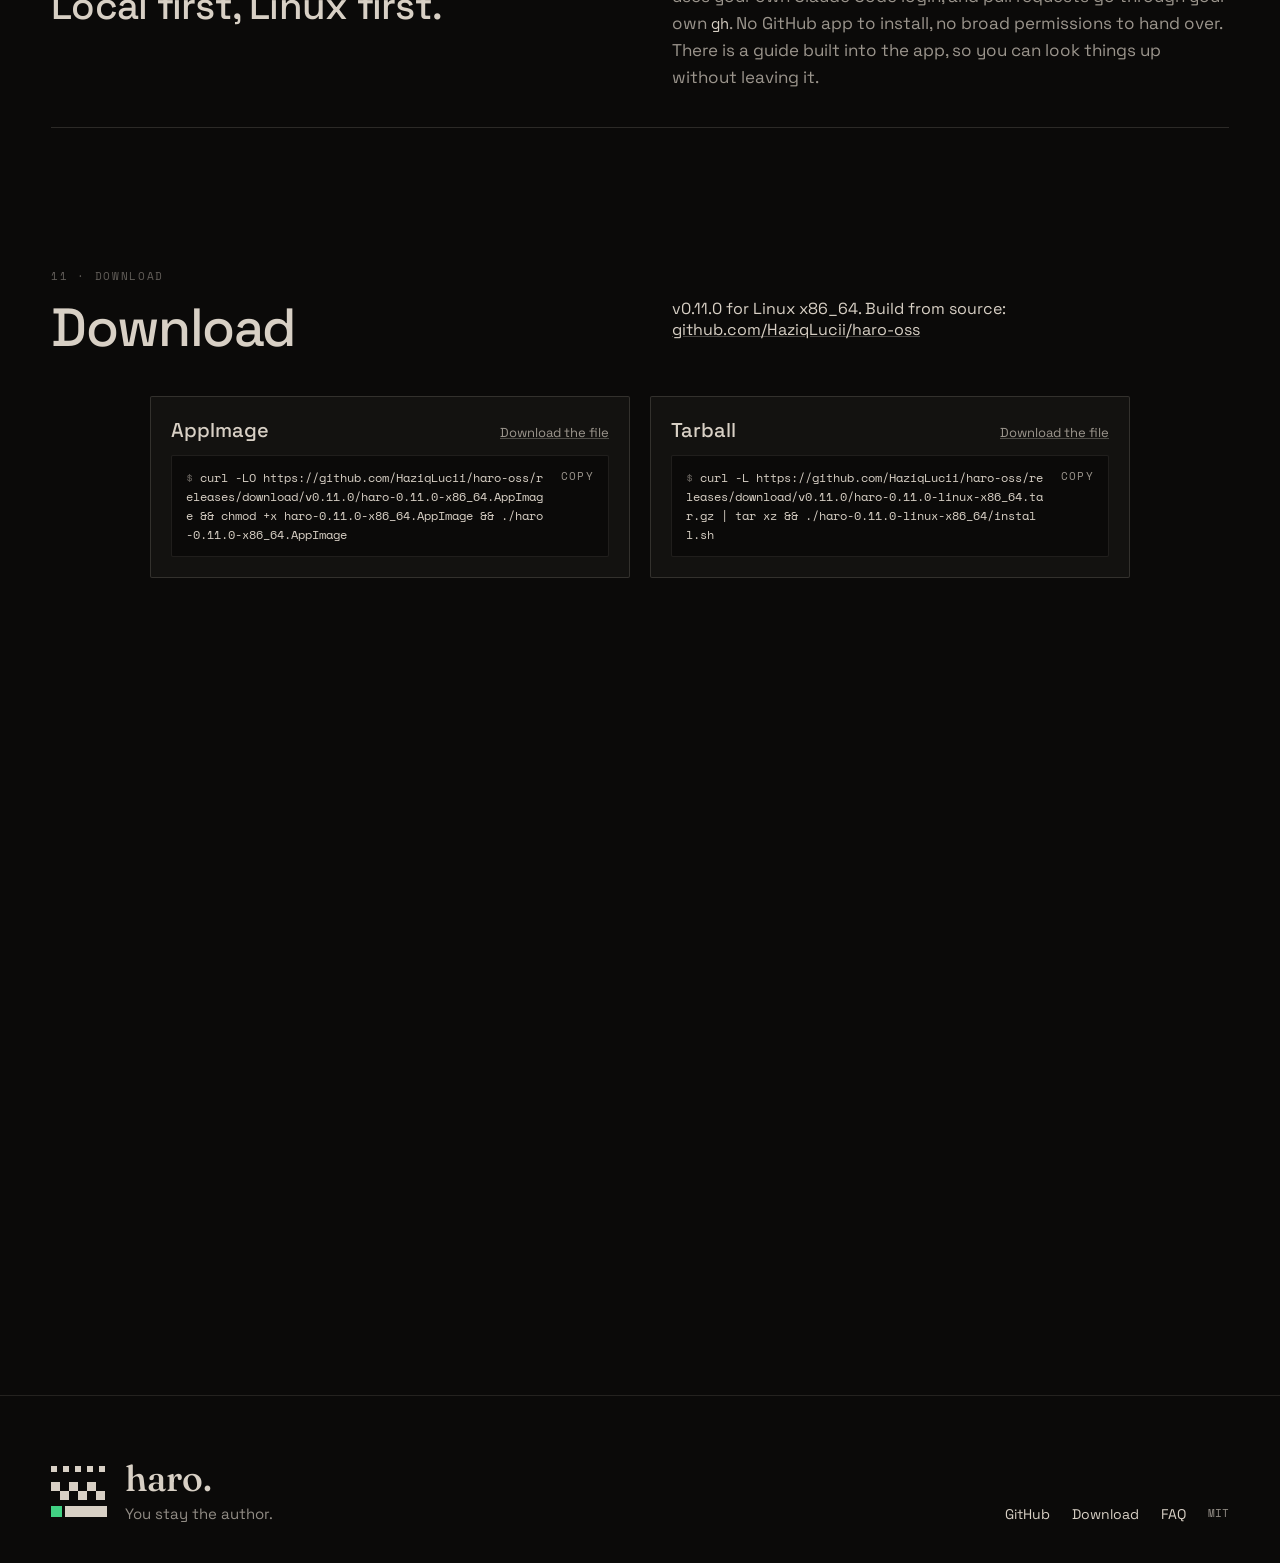
==== commit bf64d2f5: "Hero glyph lights in four labelled steps, dithered background behind hero, gate and footer Co-Author" ====
--- a/index.html
+++ b/index.html
@@ -20,6 +20,7 @@
 </head>
 <body>
 <div class="root">
+  <canvas class="dither" id="dither" aria-hidden="true"></canvas>
   <a class="skip" href="#main">Skip to content</a>
 
   <nav class="nav" aria-label="Main">
@@ -40,7 +41,7 @@
     <a class="btn btn-fill btn-sm" href="#download">Download</a>
   </nav>
 
-  <header class="hero" id="top">
+  <header class="hero" id="top" data-dither>
     <div class="watermark" aria-hidden="true">モノクローム</div>
     <div class="side-note" aria-hidden="true">// haro · you stay the author · linux first</div>
     <div class="wrap hero-grid">
@@ -55,11 +56,12 @@
       </div>
       <div class="reveal d1 hero-mark-wrap">
         <div class="hero-mark">
-          <div class="mark mark-hero" data-mark="4" data-phase="hero" role="img" aria-label="The haro mark: queued, running, gate green, merged"></div>
+          <div class="mark mark-hero" data-mark="4" data-phase="hero" role="img" aria-label="The haro mark: queued, running, review green, merged"></div>
           <div class="mark-labels" aria-hidden="true">
-            <div class="ml" data-need="0" style="top:13px"><i></i><span>1 · QUEUED</span></div>
-            <div class="ml" data-need="1" style="top:101px"><i></i><span>2 · RUNNING</span></div>
-            <div class="ml" data-need="2" style="top:183px"><i></i><span id="ml-gate">3 · GATE · GREEN</span></div>
+            <div class="ml" data-need="0" style="top:1px"><i></i><span><b>1</b>QUEUED</span></div>
+            <div class="ml" data-need="1" style="top:89px"><i></i><span><b>2</b>RUNNING</span></div>
+            <div class="ml ml-gate" data-need="2" style="top:160px"><i></i><span><b>3</b>REVIEW · GREEN</span></div>
+            <div class="ml" data-need="3" style="top:186px"><i></i><span><b>4</b>MERGED</span></div>
           </div>
         </div>
       </div>
@@ -187,7 +189,7 @@
       </div>
     </section>
 
-    <section id="gate" class="sec">
+    <section id="gate" class="sec" data-dither>
       <div class="wrap two reveal">
         <div>
           <div class="eyebrow">06 · THE GATE</div>
@@ -346,7 +348,7 @@
     </section>
   </main>
 
-  <footer class="foot">
+  <footer class="foot" data-dither>
     <div class="wrap foot-in">
       <div class="foot-brand">
         <span class="mark mark-foot" data-mark="1" aria-hidden="true"></span>
--- a/styles.css
+++ b/styles.css
@@ -25,7 +25,8 @@
 code{font-family:var(--mono);font-size:.9em;color:var(--ink)}
 h1,h2,h3,p{margin:0}
 
-.root{position:relative;overflow:hidden;background:var(--bg)}
+.root{position:relative;overflow:hidden;background:var(--bg);isolation:isolate}
+.dither{position:fixed;inset:0;width:100%;height:100%;pointer-events:none;z-index:-1;image-rendering:pixelated;opacity:.045}
 .wrap{max-width:1180px;margin:0 auto}
 .grow{flex:1}
 .mono{font-family:var(--mono)}
@@ -78,9 +79,11 @@
 .mark-labels{position:relative;height:204px;width:210px}
 .ml{position:absolute;left:0;display:flex;align-items:center;gap:10px;opacity:.25;transition:opacity .4s ease}
 .ml i{width:18px;height:1px;background:rgba(216,208,197,.3)}
-.ml span{font-family:var(--mono);font-size:10.5px;letter-spacing:.14em;color:var(--i66);white-space:nowrap}
+.ml span{height:20px;display:flex;align-items:center;gap:6px;padding:0 8px;border:1px solid var(--l16);border-radius:2px;font-family:var(--mono);font-size:10px;letter-spacing:.12em;color:var(--i66);white-space:nowrap}
+.ml span b{font-weight:400;color:rgba(216,208,197,.45)}
 .ml.on{opacity:1}
-.ml[data-need="2"].on span{color:var(--green)}
+.ml.on span{border-color:rgba(216,208,197,.3);color:var(--ink)}
+.ml-gate.on span{border-color:var(--green);background:rgba(65,209,131,.08);color:var(--green)}
 
 
 .flows{margin-top:80px}
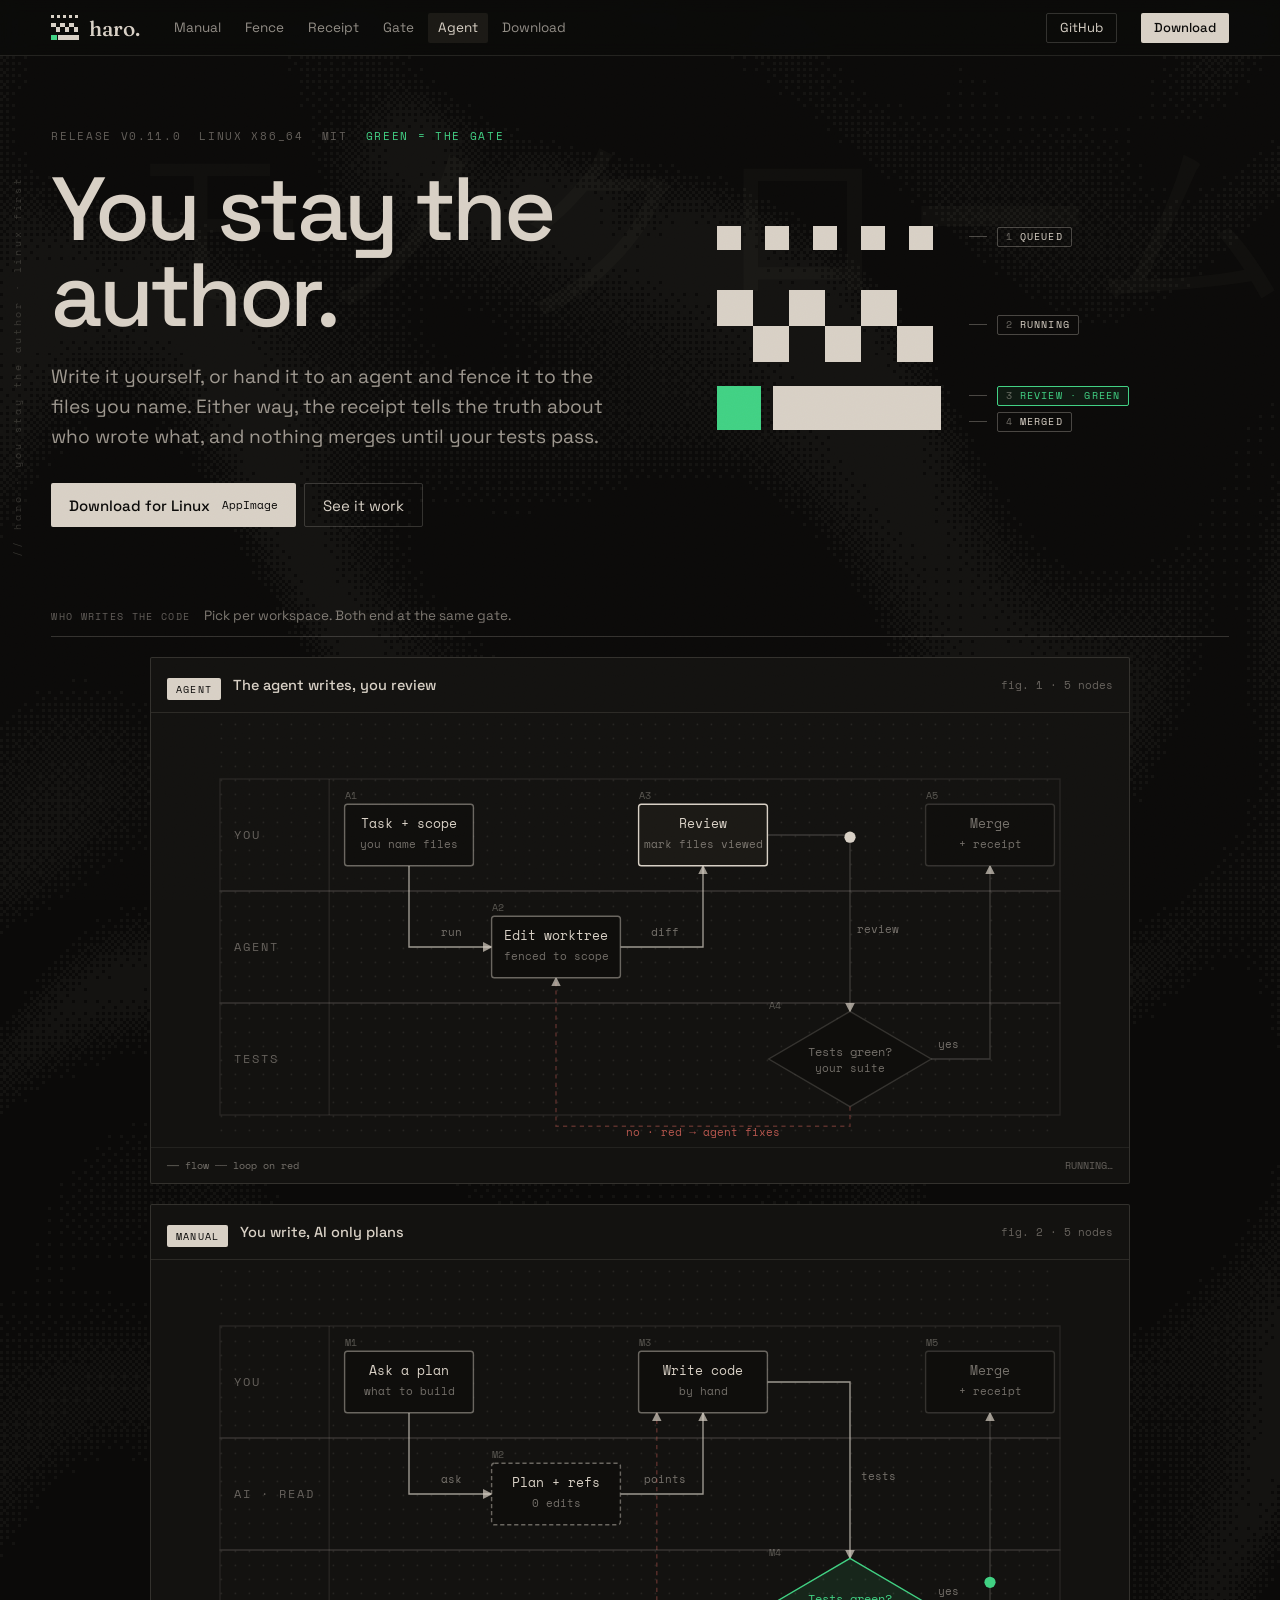
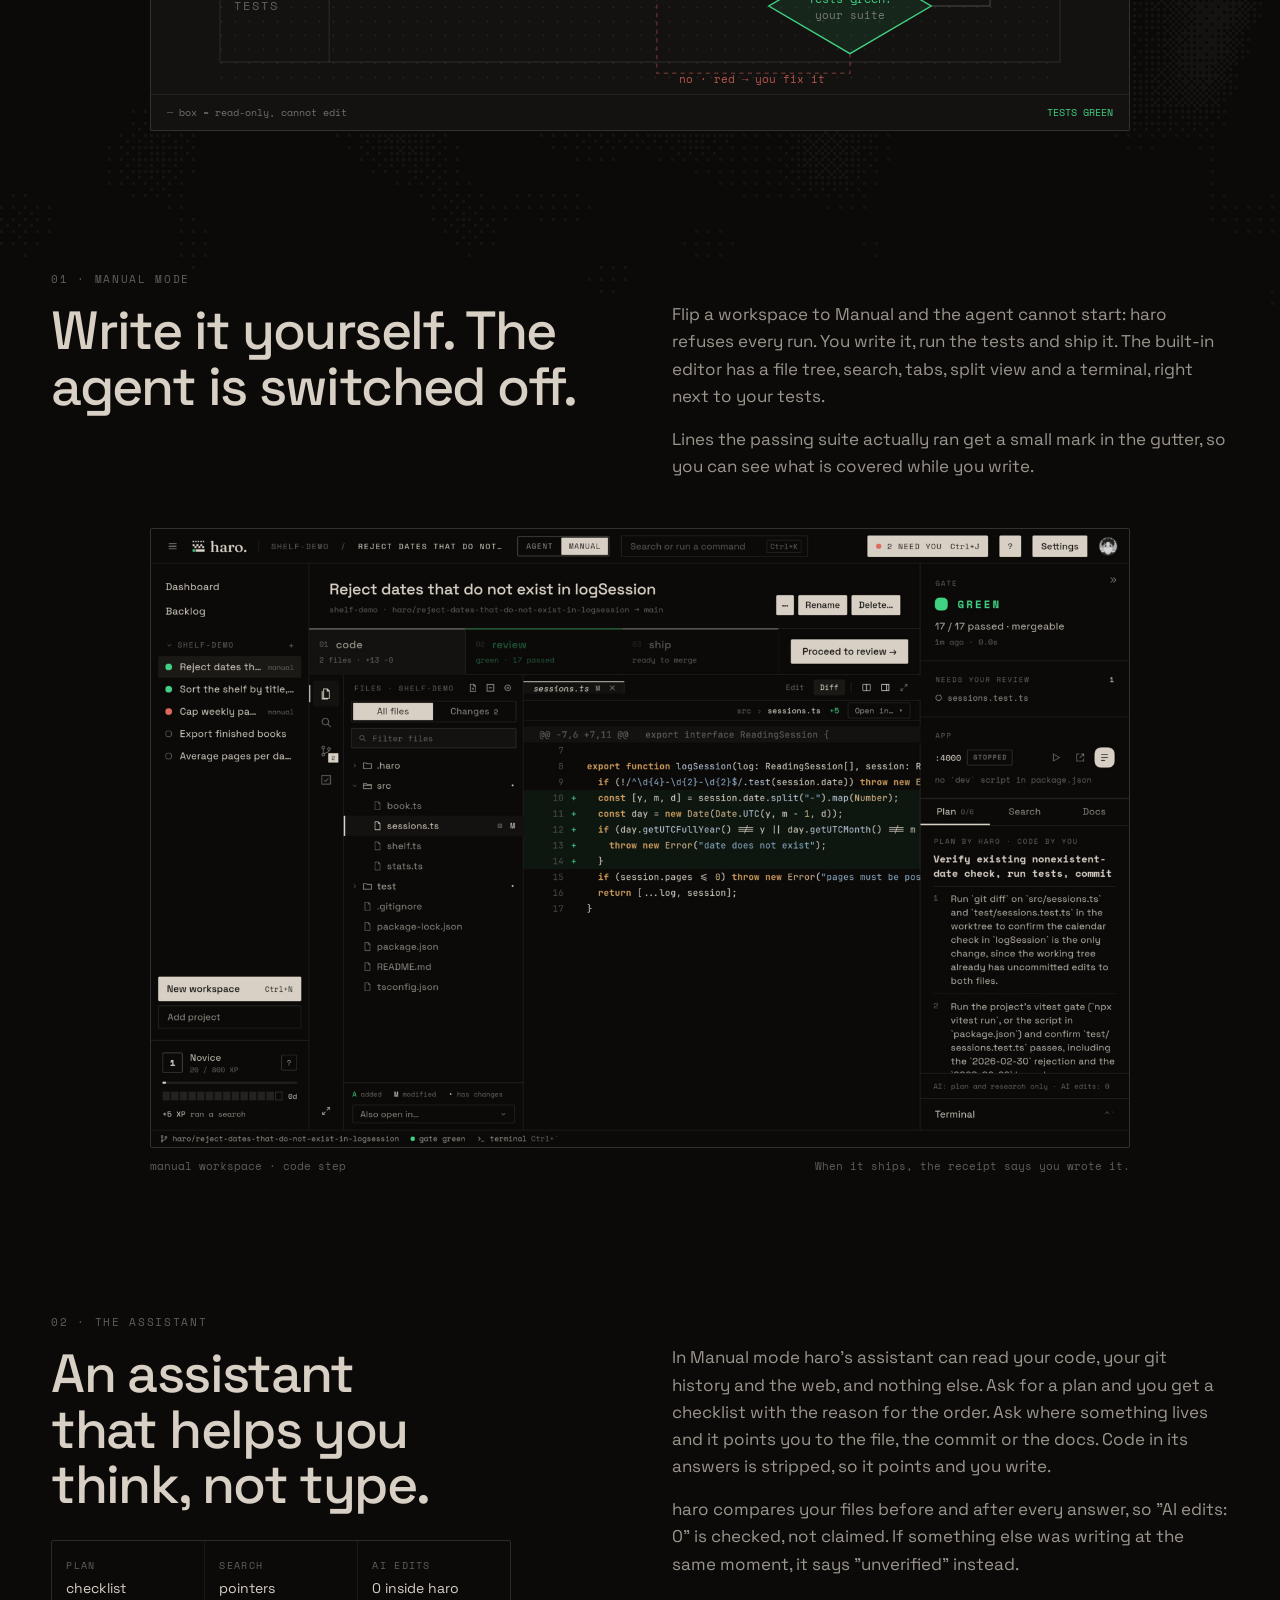
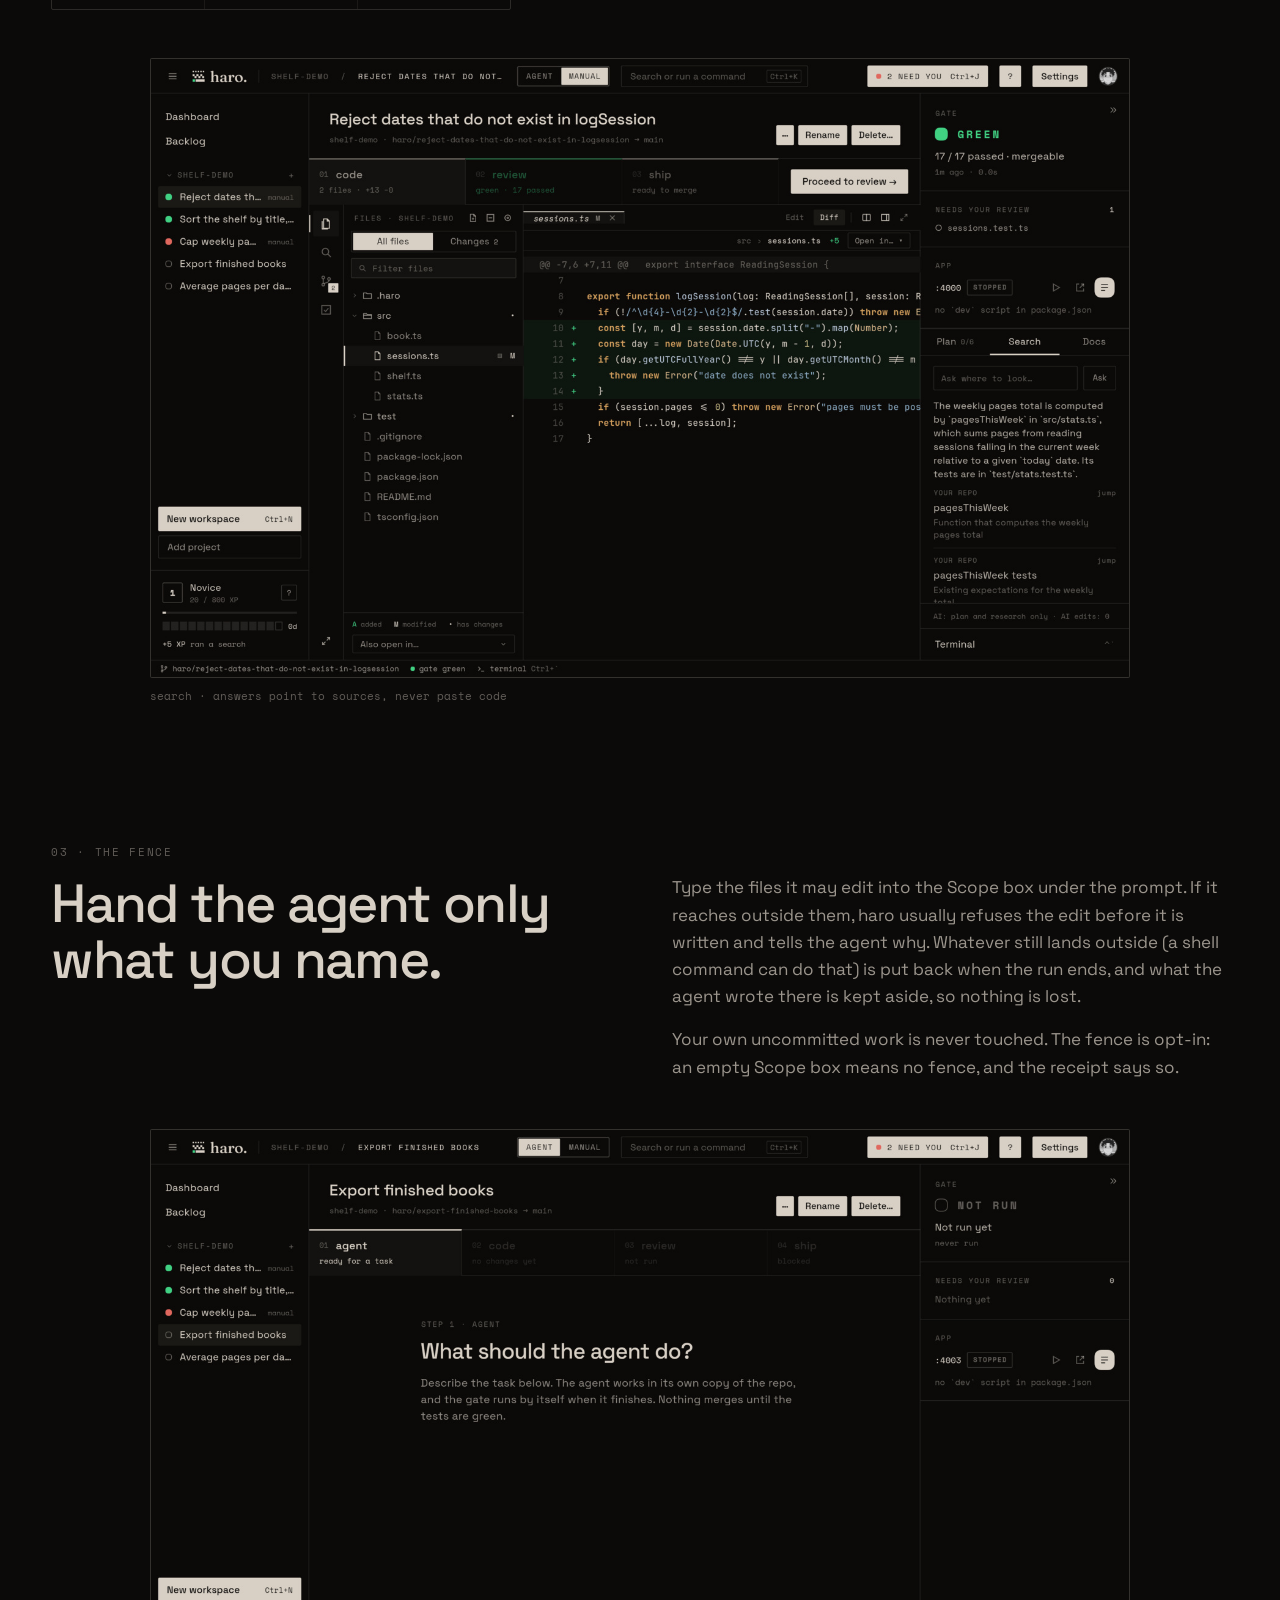
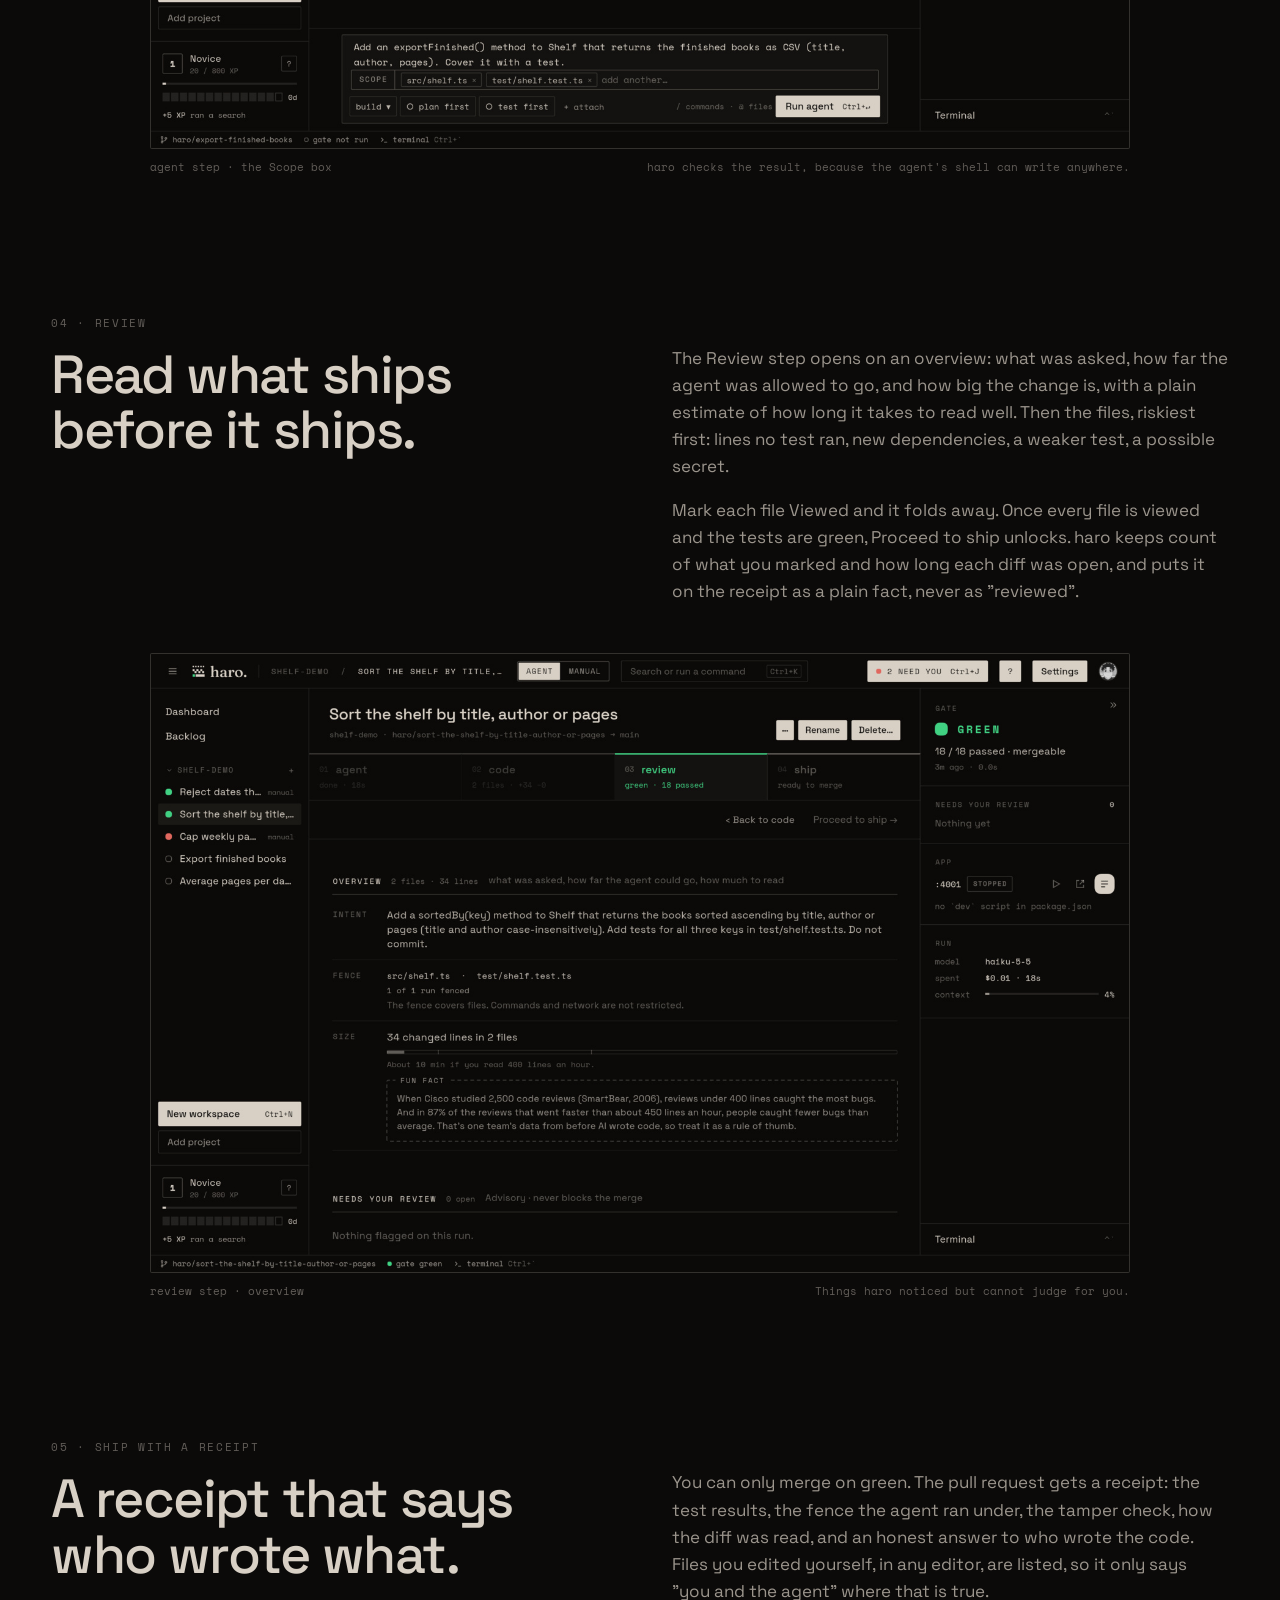
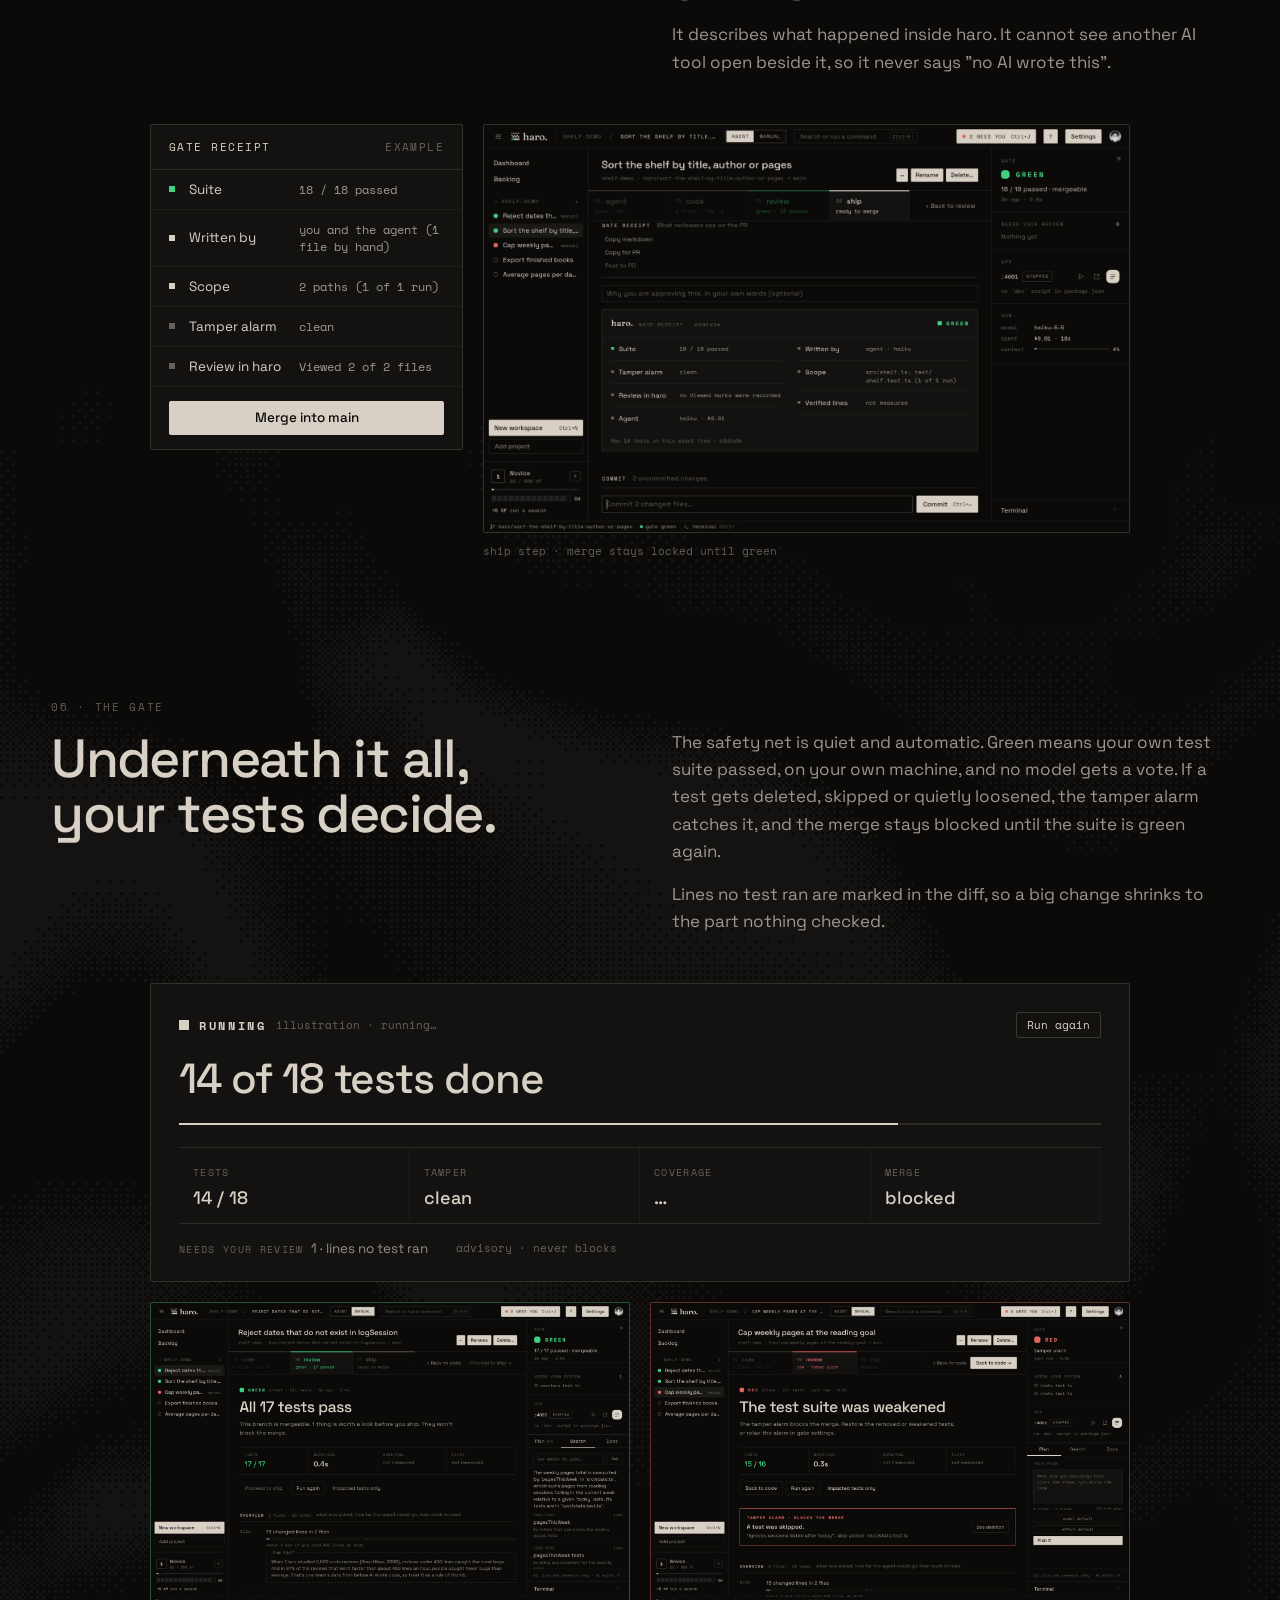
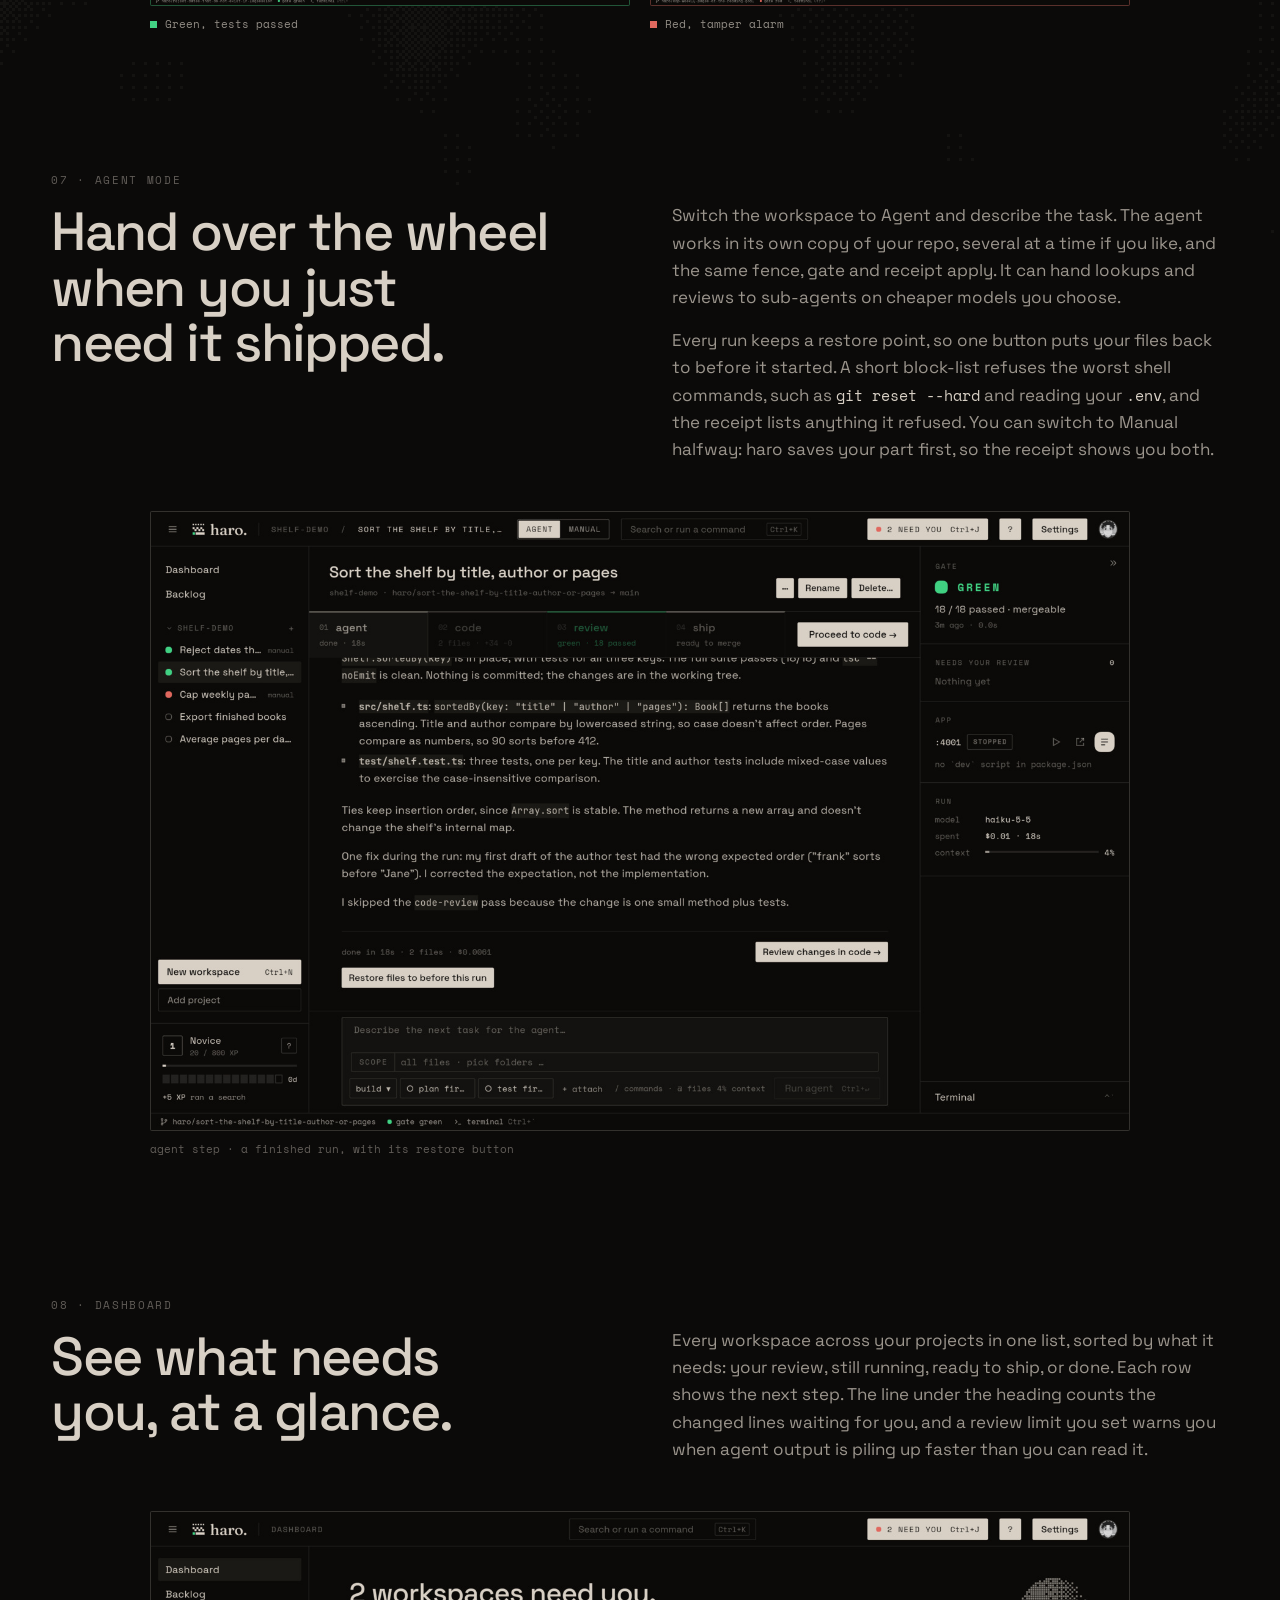
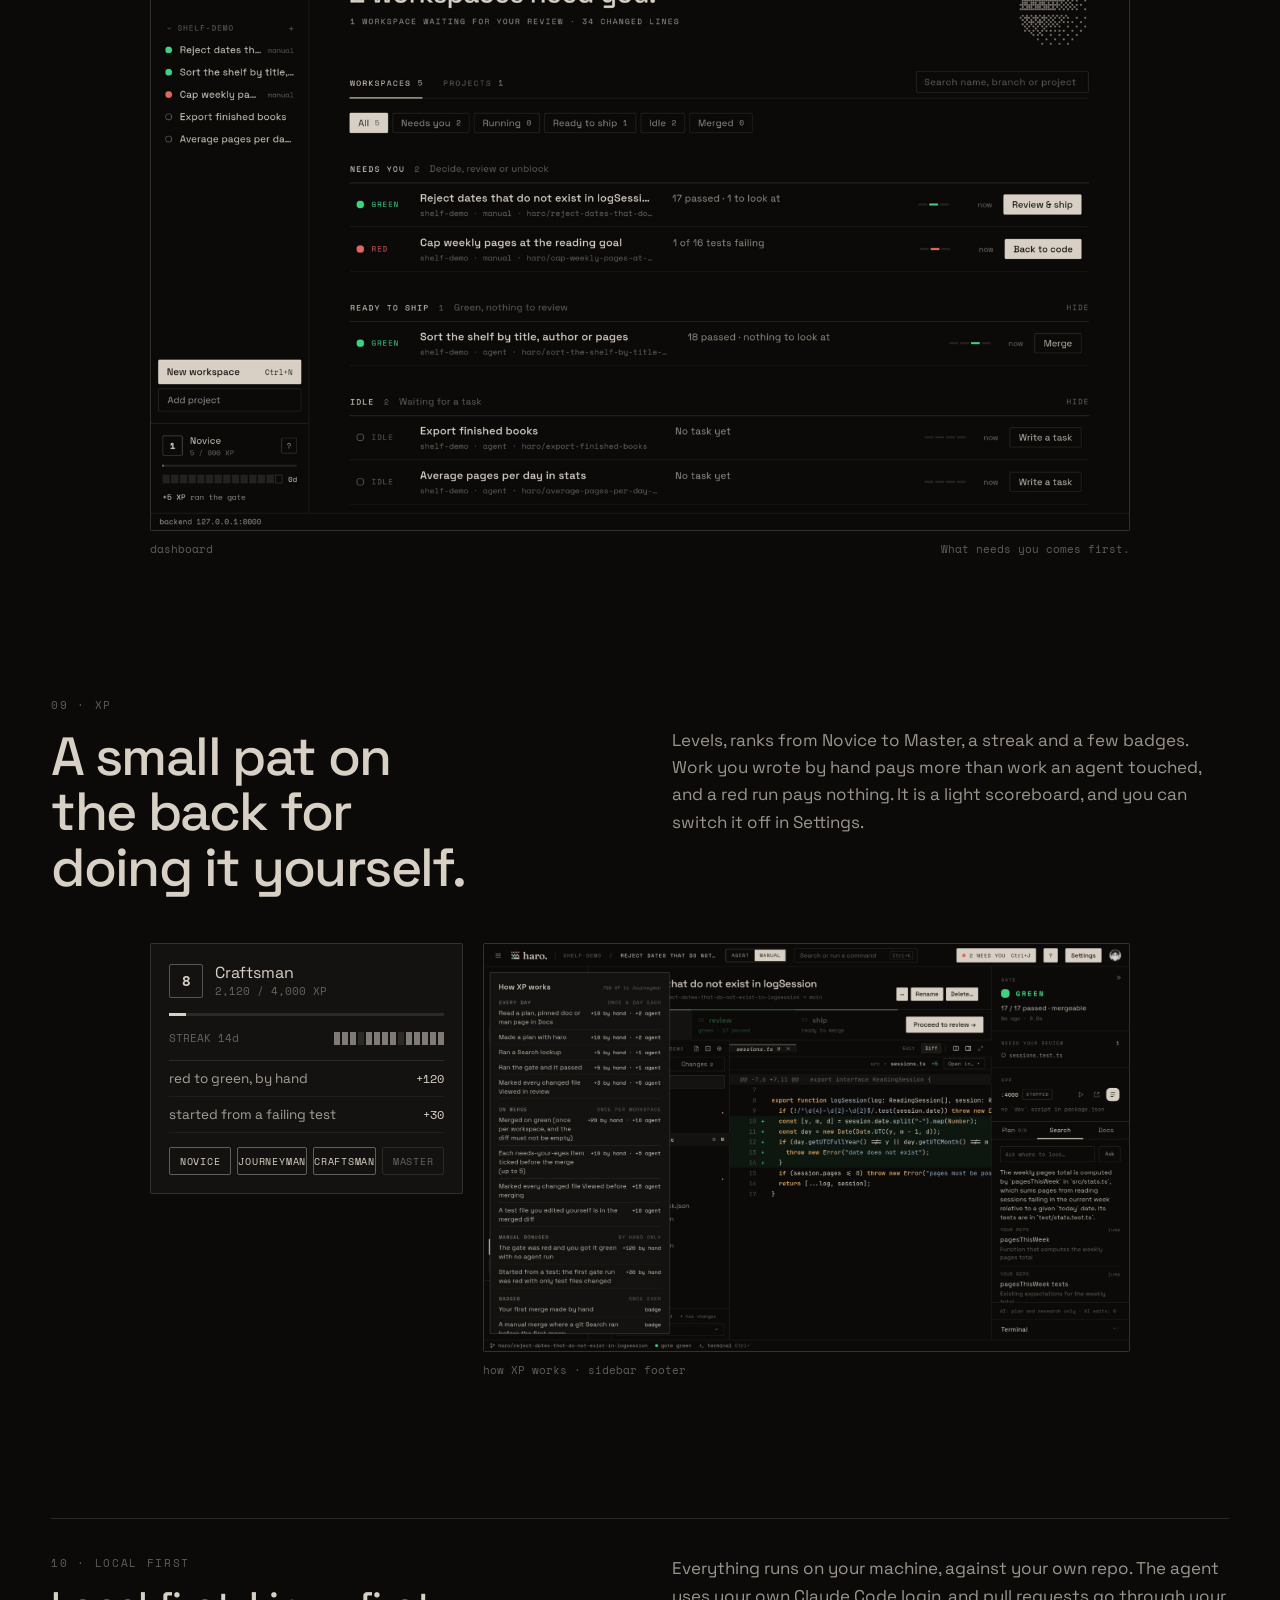
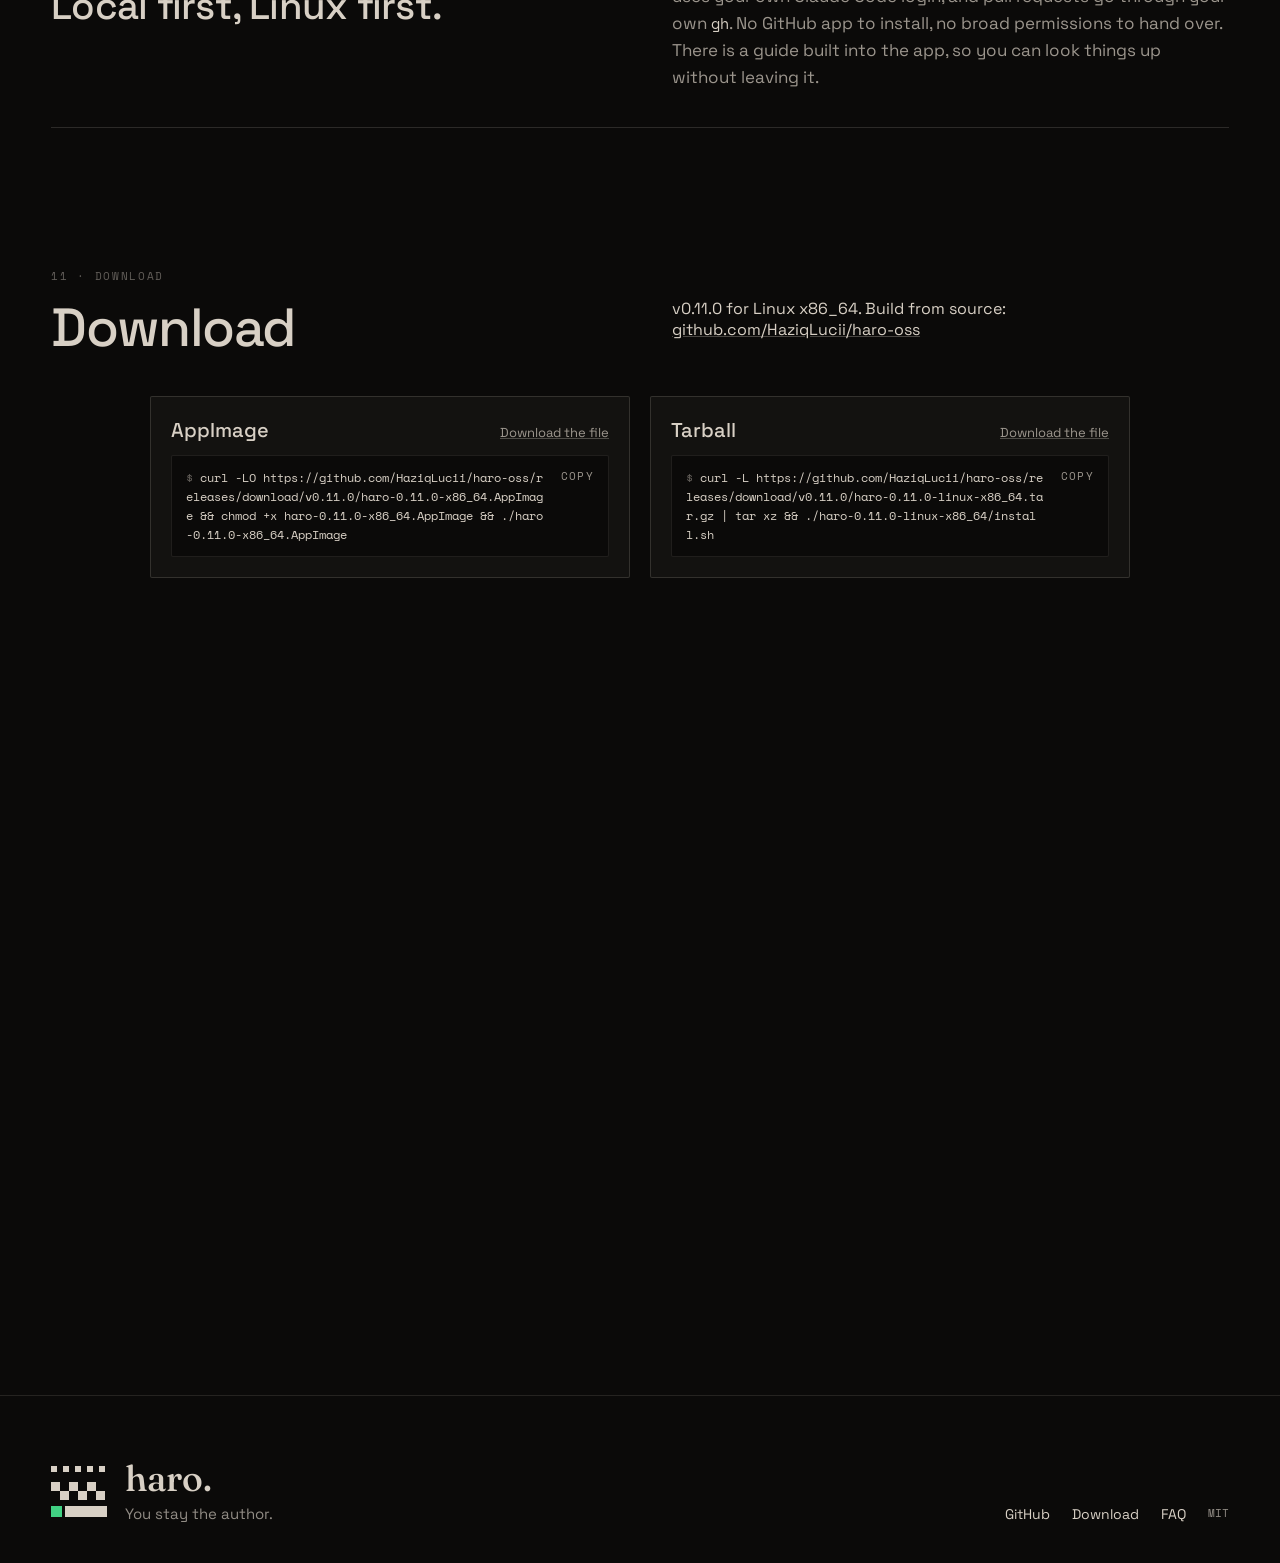
==== commit 46b52162: "The dither stays put while scrolling Co-Authored-By: Claude Sonnet 5.5 <noreply@anthropic.com>" ====
--- a/index.html
+++ b/index.html
@@ -20,7 +20,6 @@
 </head>
 <body>
 <div class="root">
-  <canvas class="dither" id="dither" aria-hidden="true"></canvas>
   <a class="skip" href="#main">Skip to content</a>
 
   <nav class="nav" aria-label="Main">
--- a/styles.css
+++ b/styles.css
@@ -26,7 +26,8 @@
 h1,h2,h3,p{margin:0}
 
 .root{position:relative;overflow:hidden;background:var(--bg);isolation:isolate}
-.dither{position:fixed;inset:0;width:100%;height:100%;pointer-events:none;z-index:-1;image-rendering:pixelated;opacity:.045}
+.dither{position:absolute;left:0;top:-240px;width:100%;height:calc(100% + 480px);pointer-events:none;z-index:-1;image-rendering:pixelated;opacity:.045}
+[data-dither]{position:relative}
 .wrap{max-width:1180px;margin:0 auto}
 .grow{flex:1}
 .mono{font-family:var(--mono)}
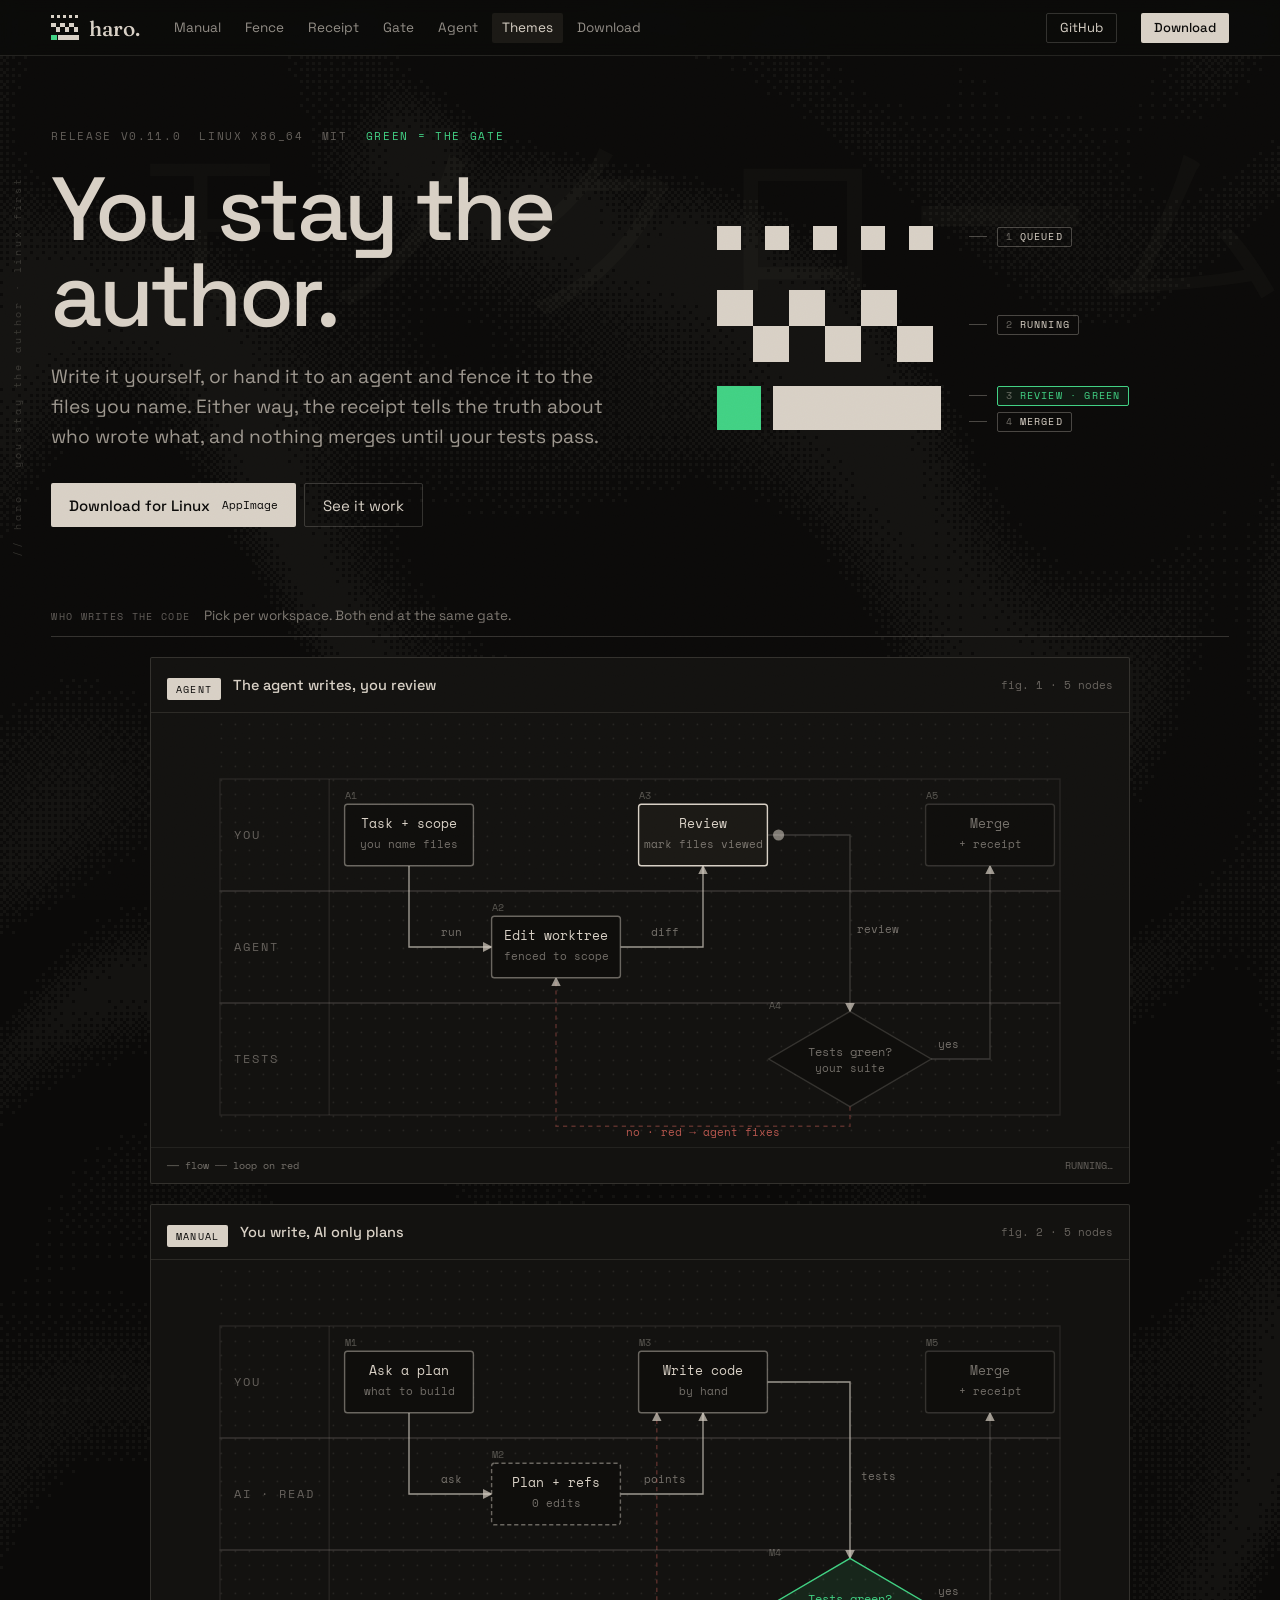
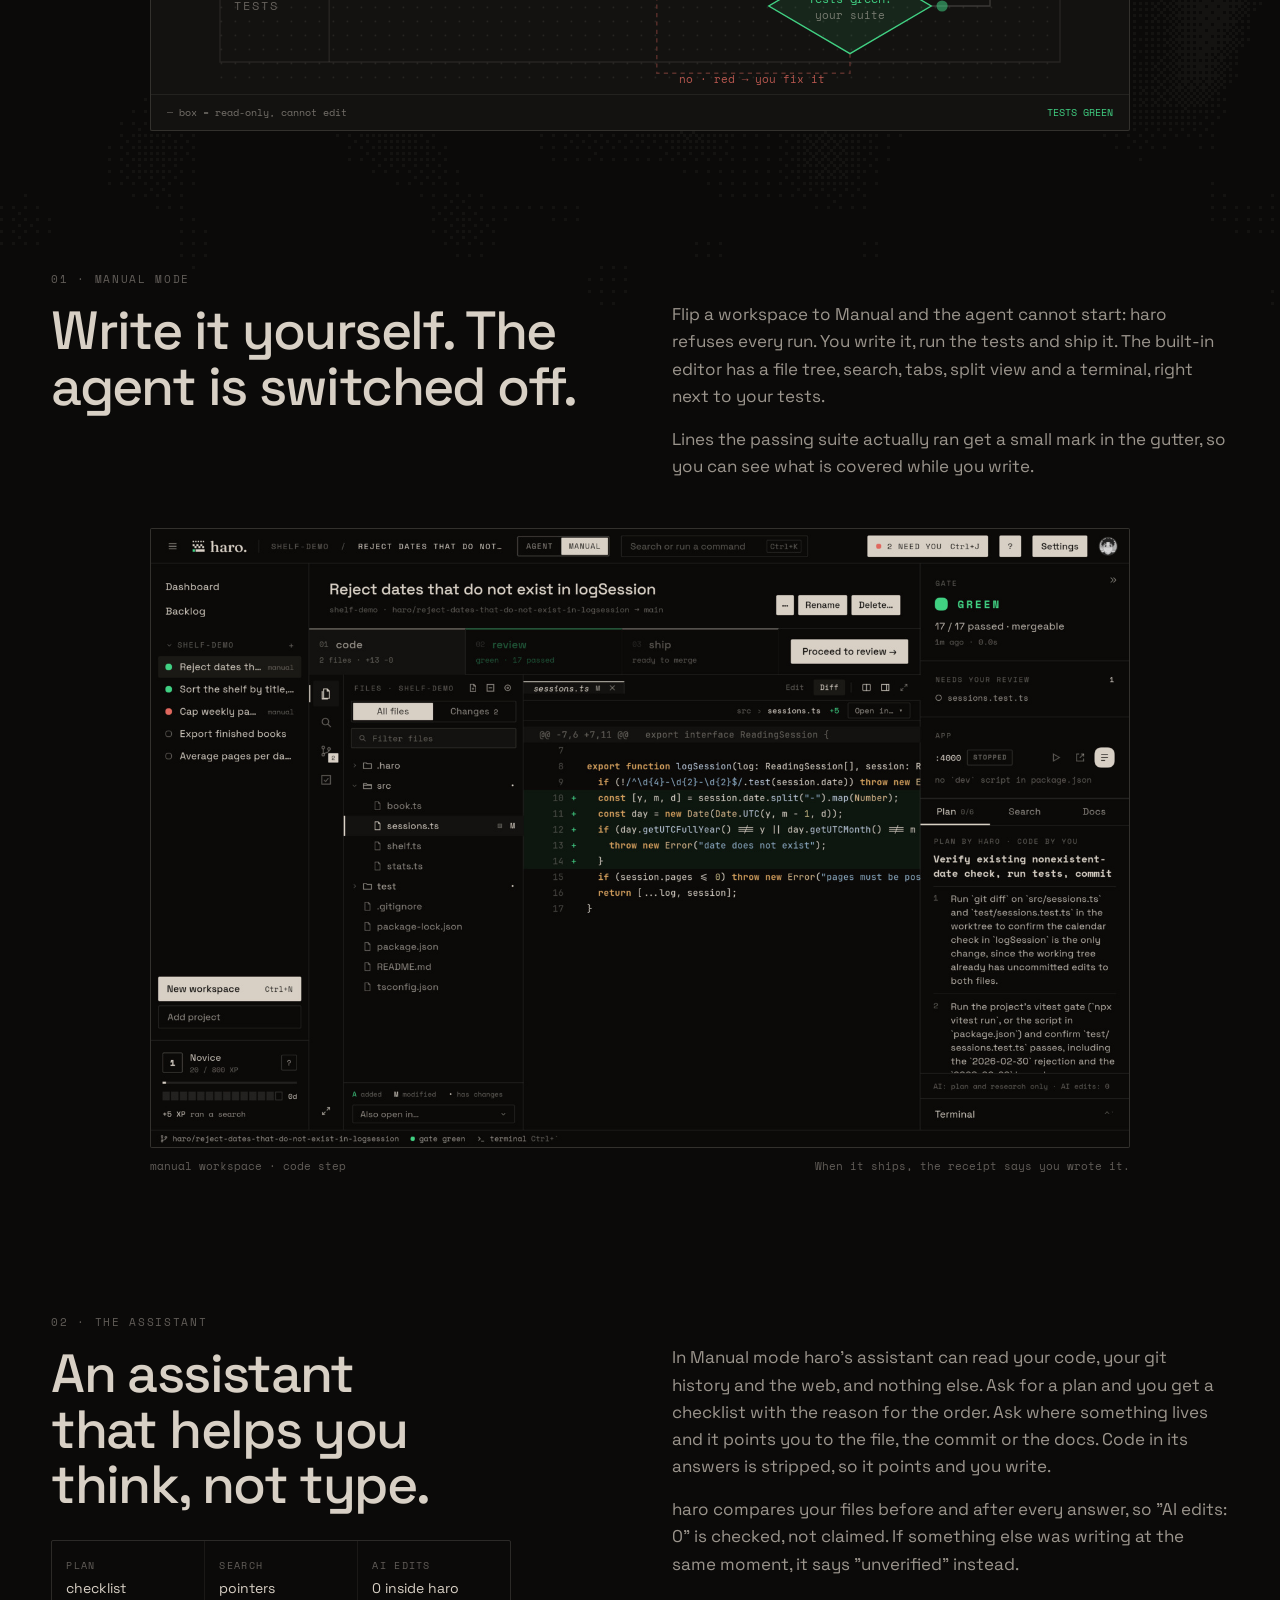
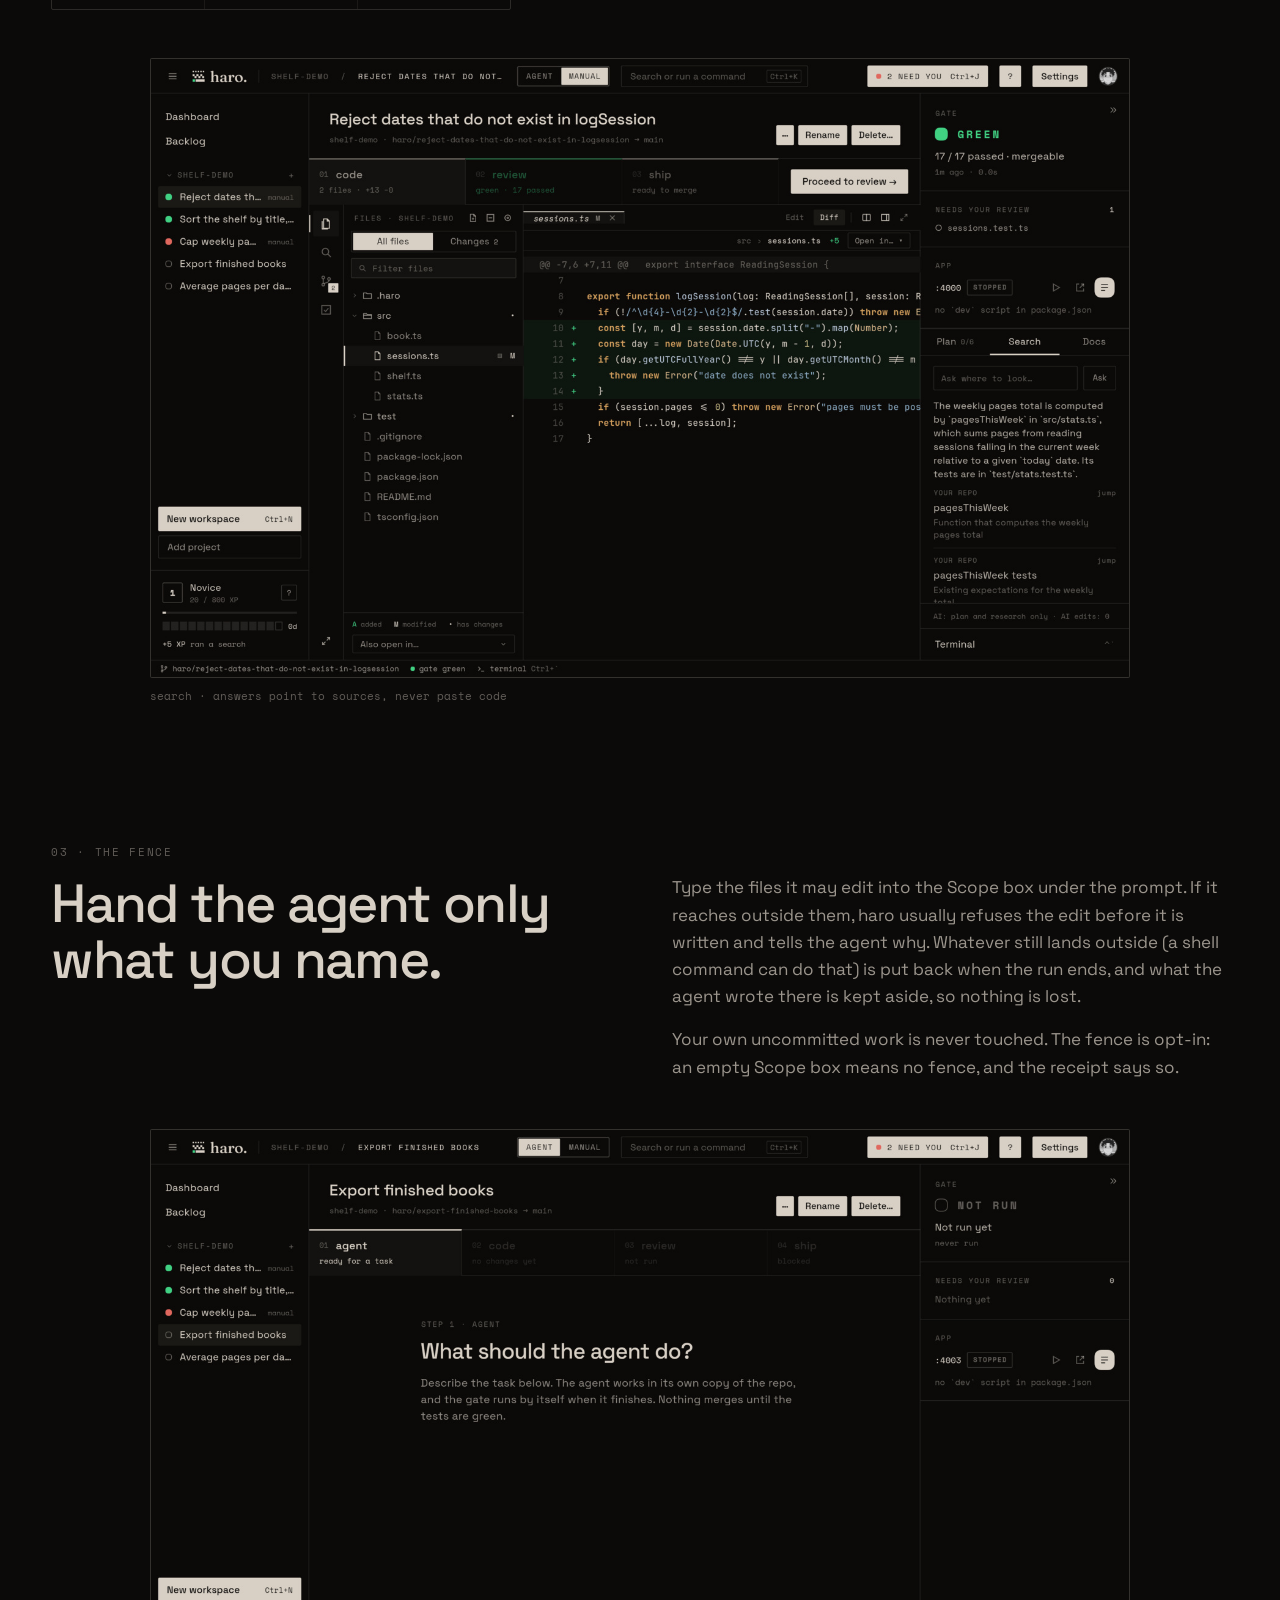
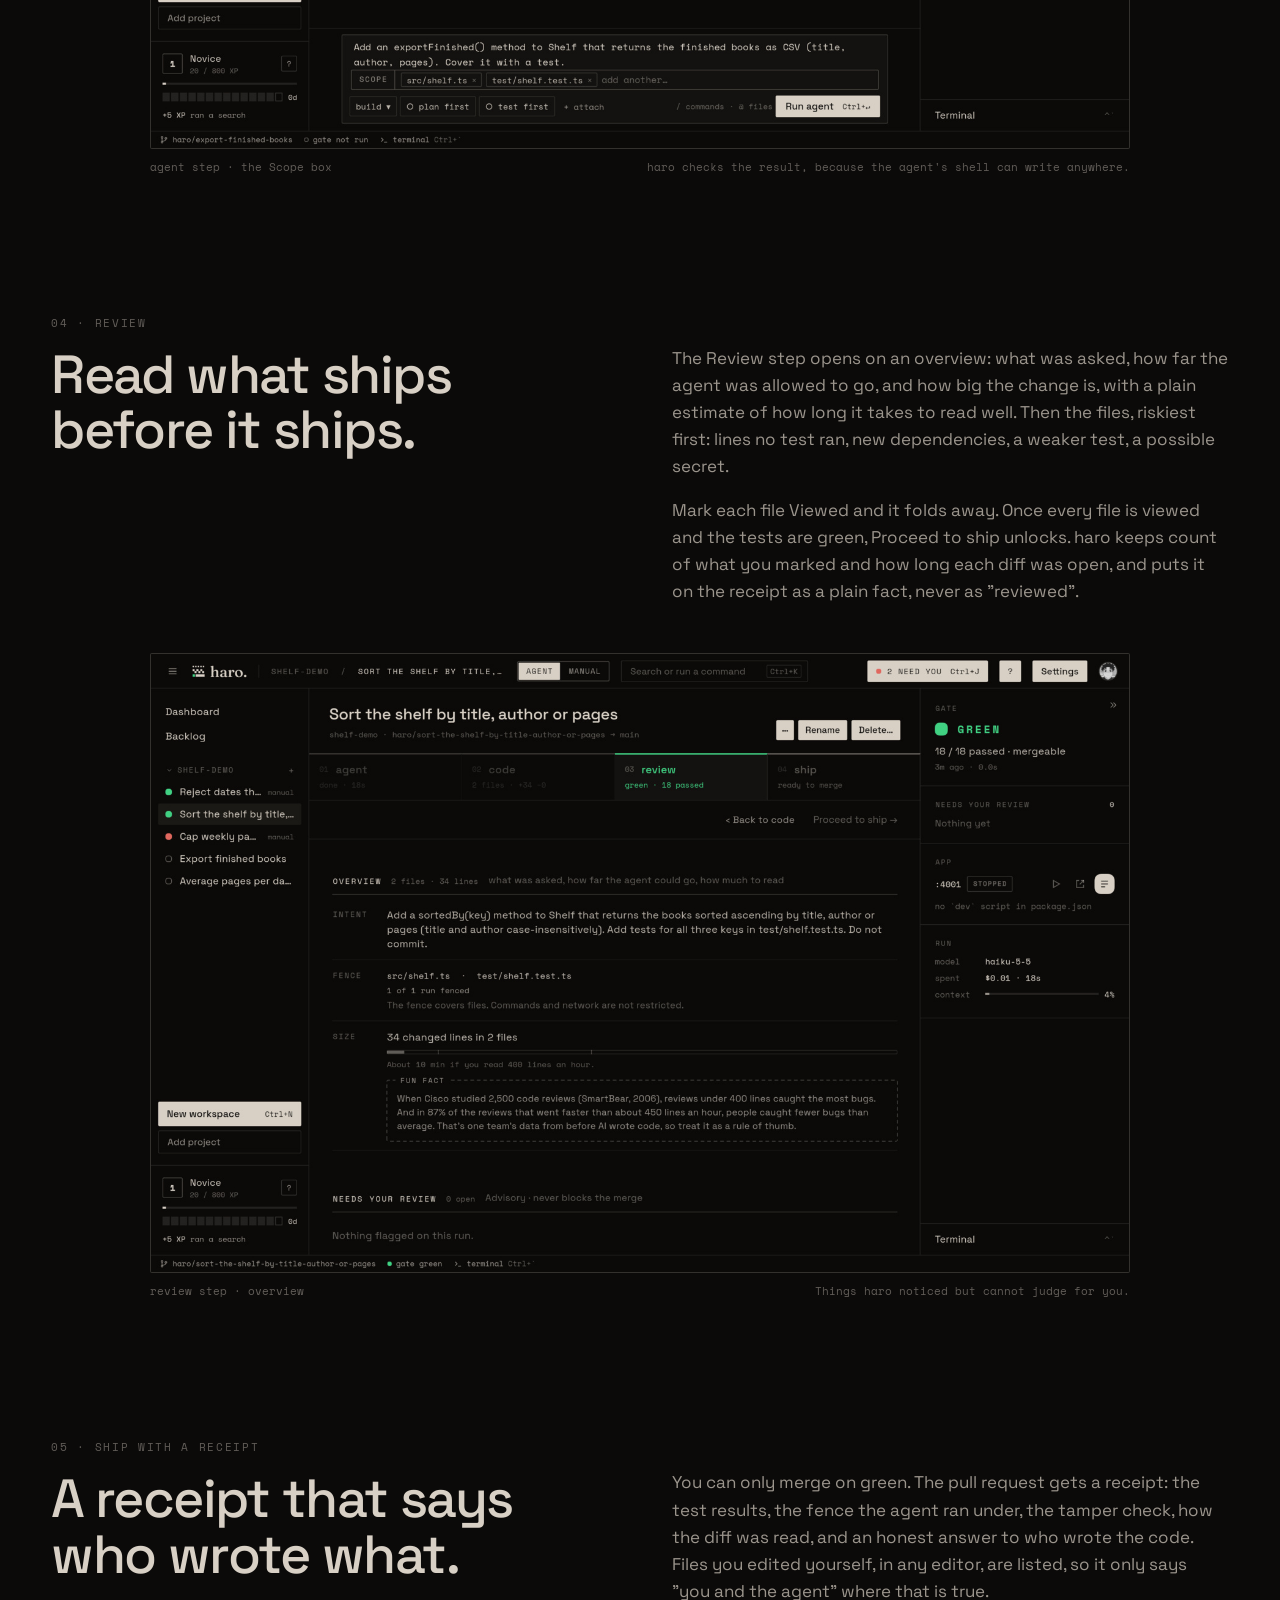
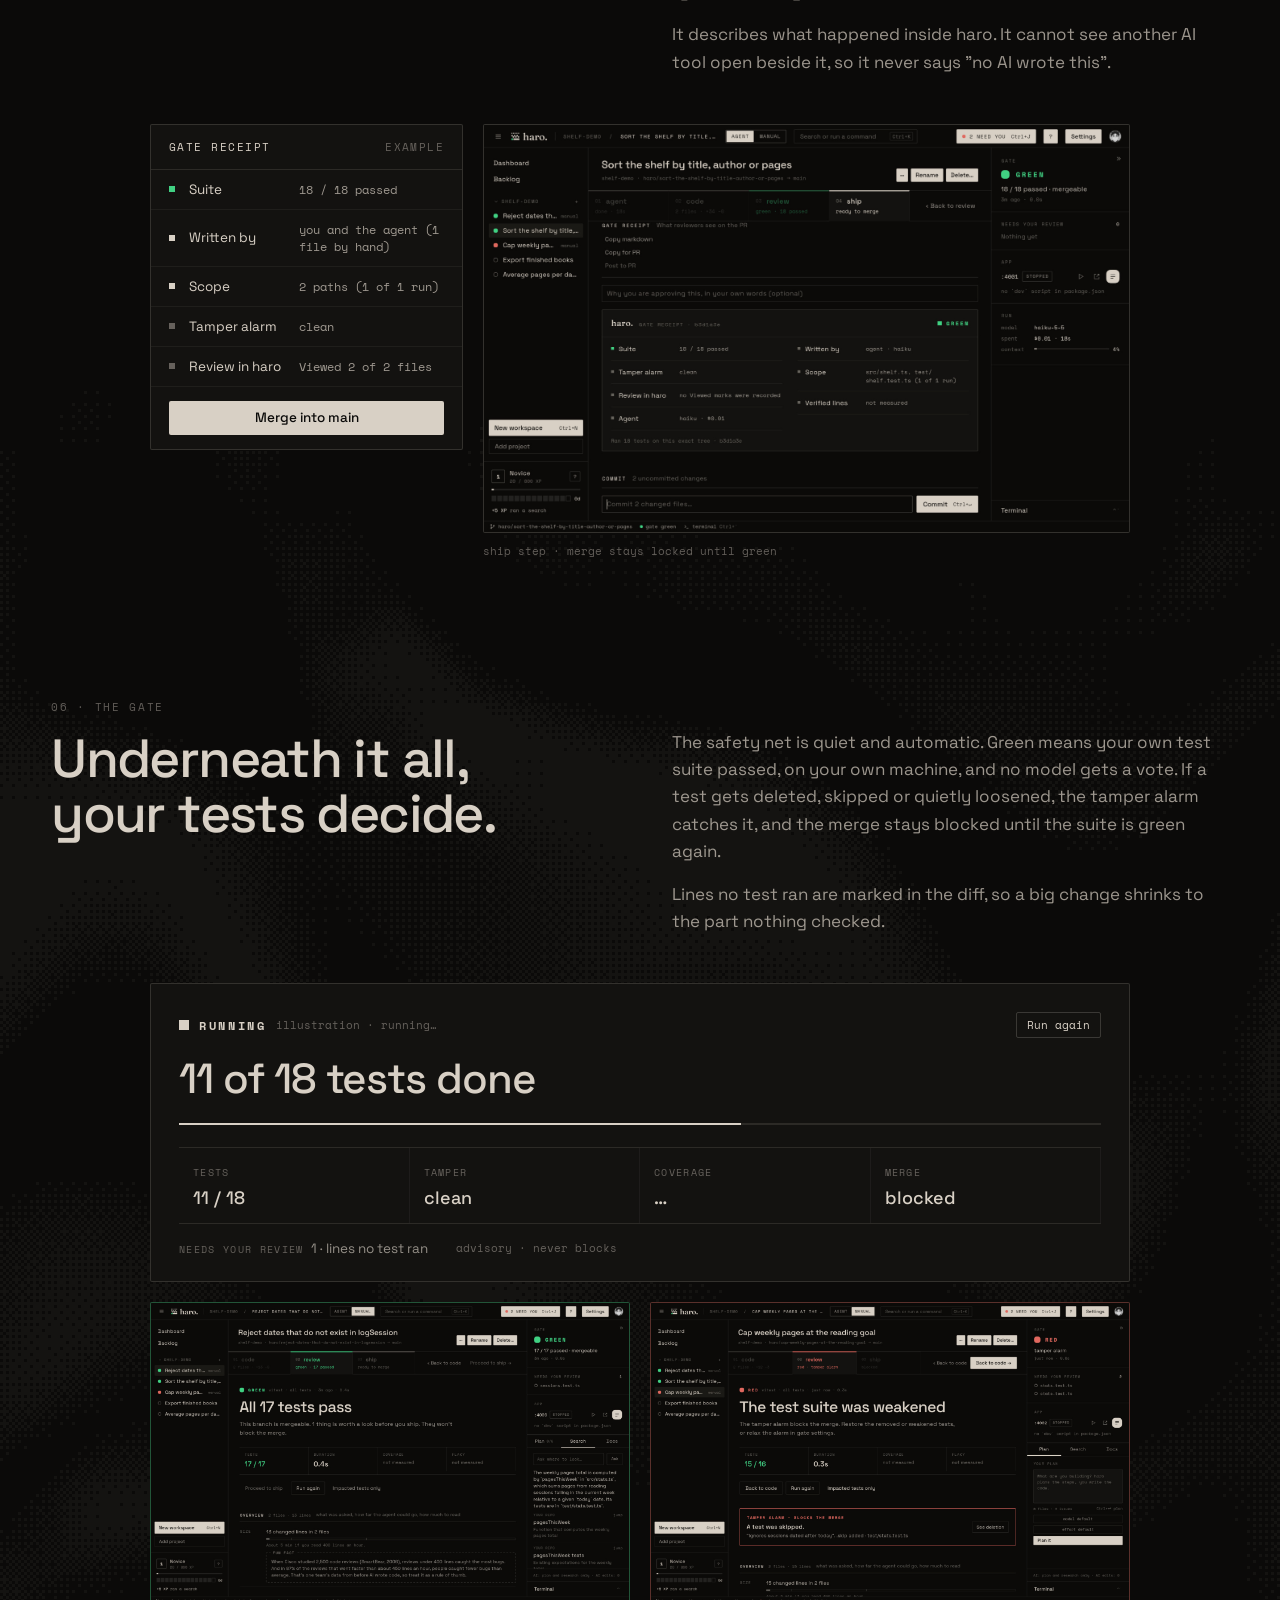
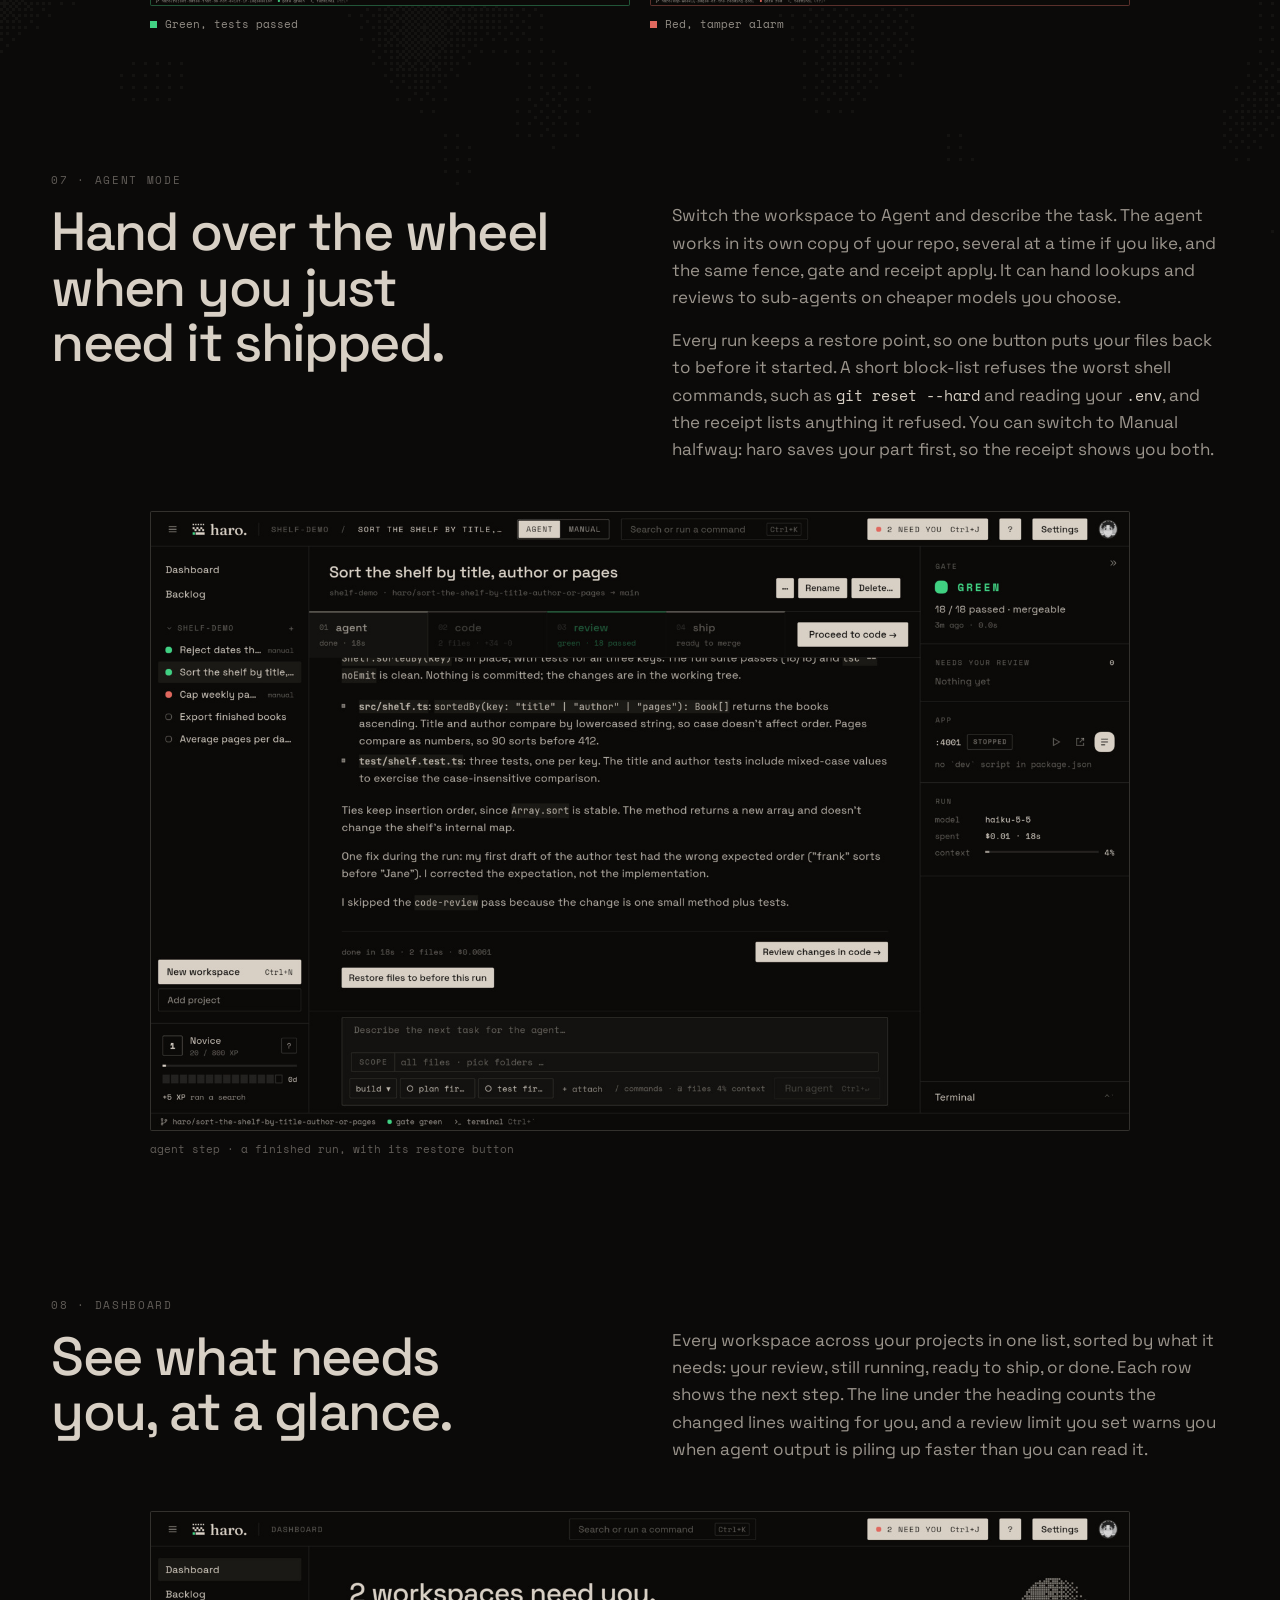
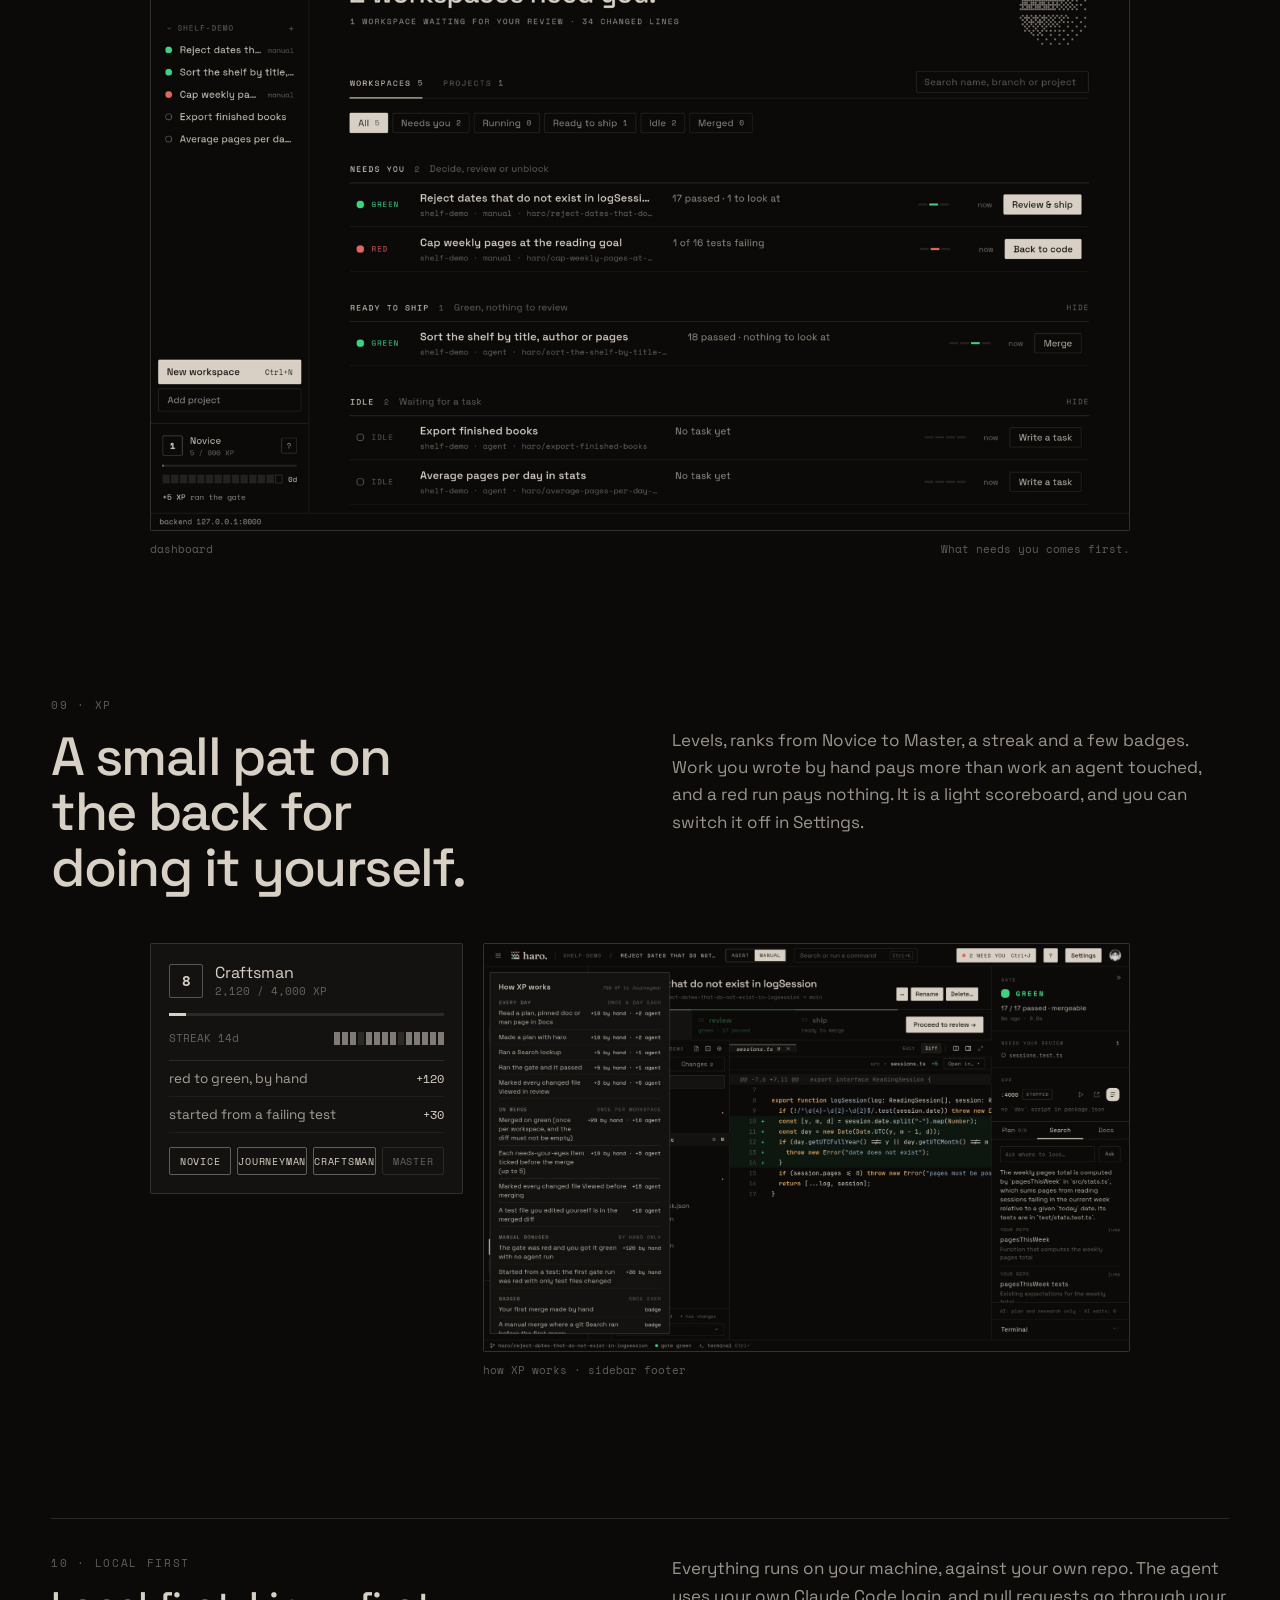
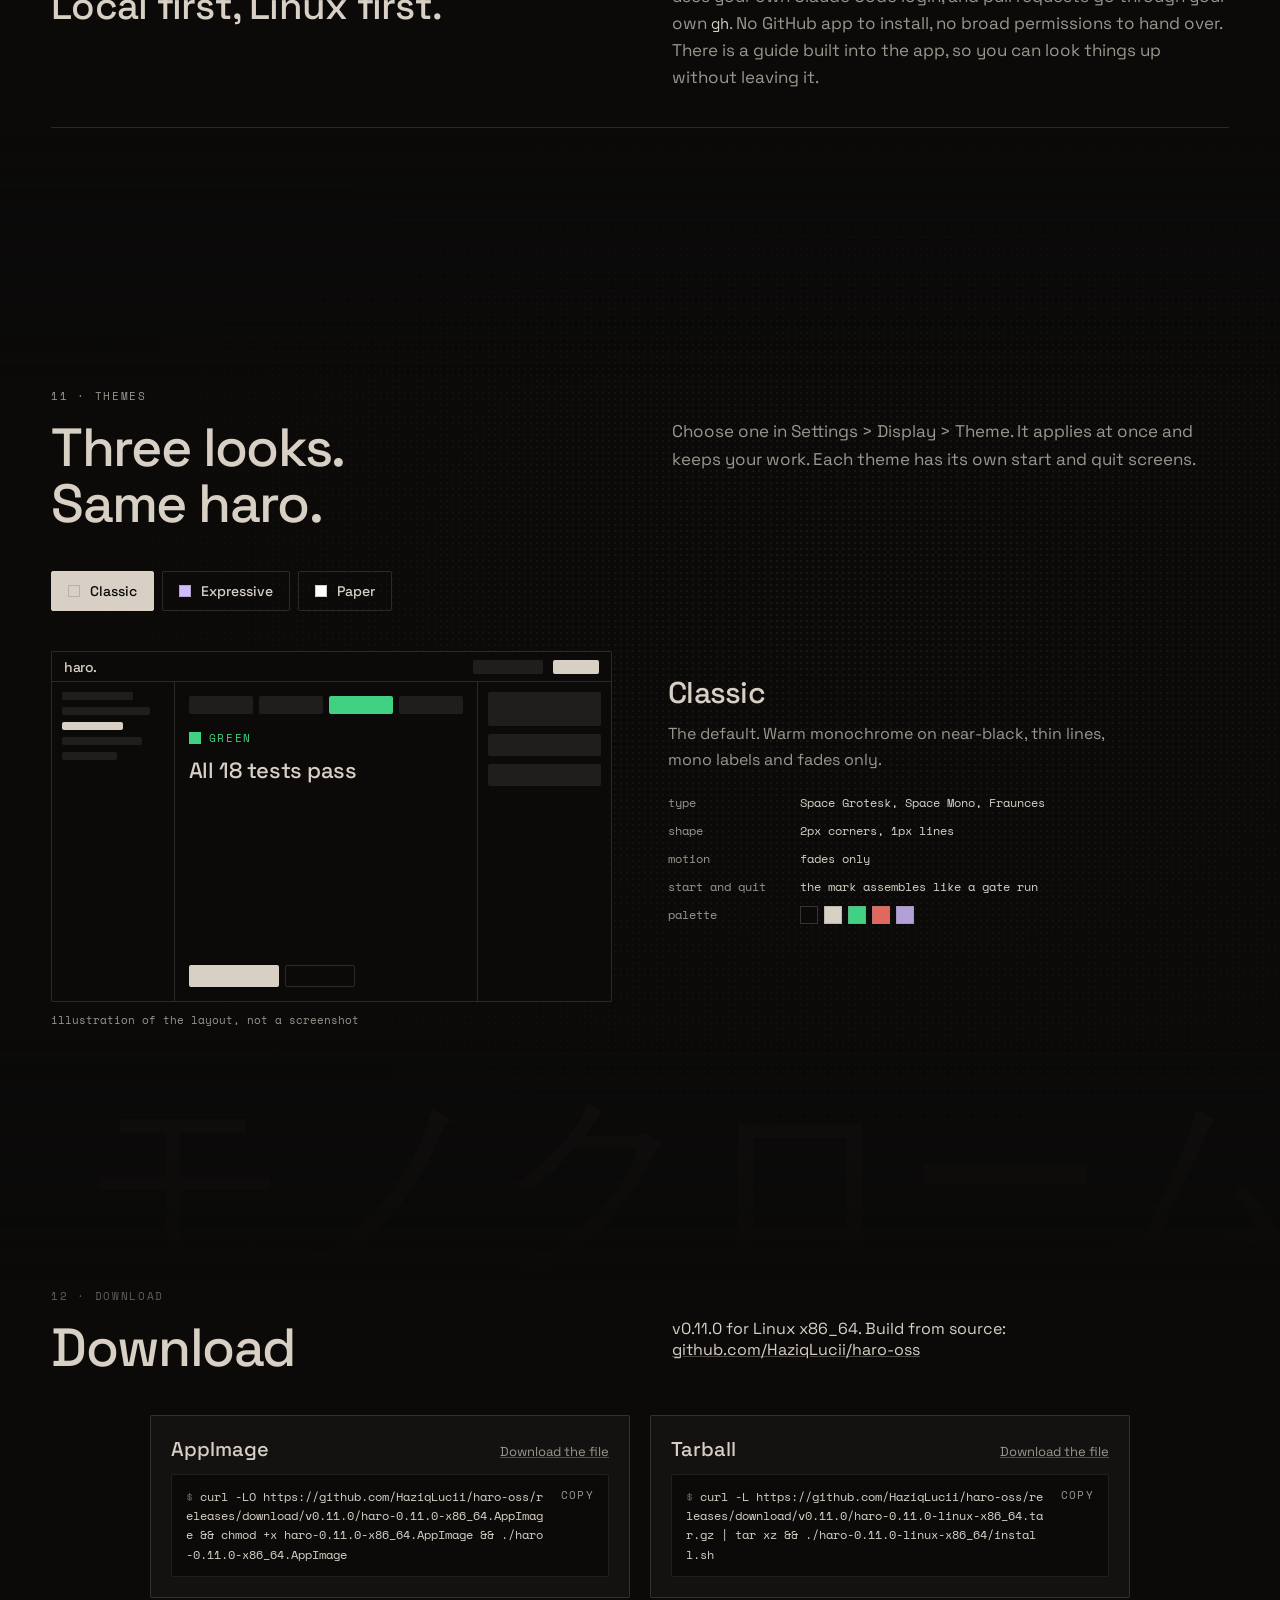
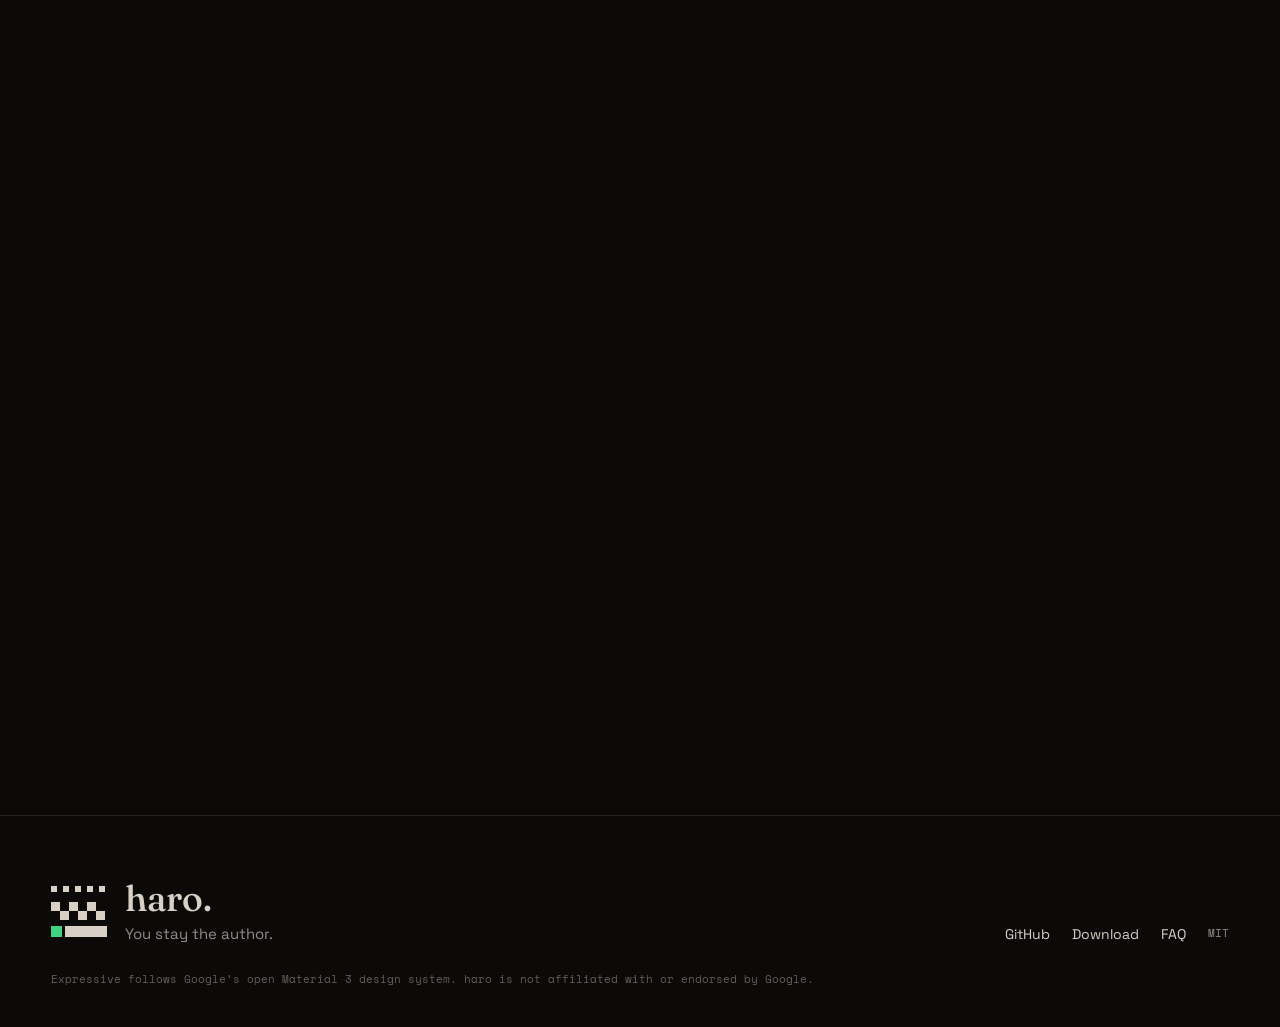
==== commit ea0d5e1c: "A themes section: Classic, Expressive, Paper Co-Authored-By: Claude Sonnet 5.5 <noreply@anthropic.co" ====
--- a/index.html
+++ b/index.html
@@ -33,6 +33,7 @@
       <a href="#receipt">Receipt</a>
       <a href="#gate">Gate</a>
       <a href="#agent">Agent</a>
+      <a href="#themes">Themes</a>
       <a href="#download">Download</a>
     </div>
     <span class="grow"></span>
@@ -301,10 +302,94 @@
       </div>
     </section>
 
+    <section id="themes" class="sec themes" data-theme="classic">
+      <div class="t-bg" aria-hidden="true">
+        <div class="t-decor t-d0">
+          <div class="t-kanji">モノクローム</div>
+          <div class="t-dots"></div>
+        </div>
+        <div class="t-decor t-d1">
+          <i class="t-blob" id="blob-a"></i><i class="t-blob" id="blob-b"></i><i class="t-blob" id="blob-c"></i><i class="t-blob" id="blob-d"></i>
+        </div>
+        <div class="t-decor t-d2">
+          <div class="t-rules"></div><div class="t-margin"></div>
+          <div class="t-stamp">MERGED<br>ON GREEN</div>
+        </div>
+      </div>
+      <div class="wrap">
+        <div class="two">
+          <div>
+            <div class="t-eyebrow">11 · THEMES</div>
+            <h2 class="t-h2">Three looks.<br>Same haro.</h2>
+          </div>
+          <p class="t-lead"><span class="t-ls t-ls-classic">Choose one in Settings &gt; Display &gt; Theme. It applies at once and keeps your work. Each theme has its own start and quit screens.</span><span class="t-ls t-ls-expressive">Choose one in Settings &gt; Display &gt; Theme. It applies at once and keeps your work. Each theme has its own start and quit screens.</span><span class="t-ls t-ls-paper">Choose one in Settings &gt; Display &gt; Theme. It applies at once and keeps your work. Each theme has its own start and quit screens.</span></p>
+        </div>
+        <div class="t-tabs" role="tablist" aria-label="Theme">
+          <button type="button" class="t-tab" role="tab" id="tab-classic" aria-selected="true" aria-controls="panel-classic" data-theme="classic"><span class="t-dot" style="background:#d8d0c5"></span>Classic</button>
+          <button type="button" class="t-tab" role="tab" id="tab-expressive" aria-selected="false" aria-controls="panel-expressive" tabindex="-1" data-theme="expressive"><span class="t-dot" style="background:#d0bcff"></span>Expressive</button>
+          <button type="button" class="t-tab" role="tab" id="tab-paper" aria-selected="false" aria-controls="panel-paper" tabindex="-1" data-theme="paper"><span class="t-dot" style="background:#ffffff"></span>Paper</button>
+        </div>
+        <div class="t-grid">
+          <figure class="t-fig">
+          <div class="t-win" role="img" aria-label="Illustration of the haro window in the selected theme: a sidebar, the four step bar, a green verdict and a merge button. Not a screenshot.">
+            <div class="t-bar"><span class="t-logo">haro.</span><span class="grow"></span><span class="t-chip" style="width:70px"></span><span class="t-pri" style="width:46px"></span></div>
+            <div class="t-body">
+              <div class="t-side"><span class="t-chip" style="width:70%"></span><span class="t-chip" style="width:86%"></span><span class="t-pri" style="width:60%"></span><span class="t-chip" style="width:78%"></span><span class="t-chip" style="width:54%"></span></div>
+              <div class="t-main">
+                <div class="t-steps"><span class="t-chip"></span><span class="t-chip"></span><span class="t-grn"></span><span class="t-chip"></span></div>
+                <div class="t-verdict"><span class="t-sq"></span><span class="t-key">GREEN</span></div>
+                <div class="t-head">All 18 tests pass</div>
+                <div class="t-acts"><span class="t-pri" style="width:90px;height:22px"></span><span class="t-ghost" style="width:70px;height:22px"></span></div>
+              </div>
+              <div class="t-right"><span class="t-chip t-r2" style="height:34px"></span><span class="t-chip t-r2" style="height:22px"></span><span class="t-chip t-r2" style="height:22px"></span></div>
+            </div>
+          </div>
+            <figcaption>illustration of the layout, not a screenshot</figcaption>
+          </figure>
+          <div class="t-panels">
+            <div class="t-panel on" id="panel-classic" role="tabpanel" aria-labelledby="tab-classic">
+              <div class="t-name">Classic</div>
+              <p class="t-desc">The default. Warm monochrome on near-black, thin lines, mono labels and fades only.</p>
+              <dl class="t-spec">
+                <dt>type</dt><dd>Space Grotesk, Space Mono, Fraunces</dd>
+                <dt>shape</dt><dd>2px corners, 1px lines</dd>
+                <dt>motion</dt><dd>fades only</dd>
+                <dt>start and quit</dt><dd>the mark assembles like a gate run</dd>
+                <dt>palette</dt><dd class="t-pal" role="img" aria-label="Classic palette: Surface, Ink, Gate green, Red, Merged"><span class="t-sw" style="background:#0b0a09" title="Surface"></span><span class="t-sw" style="background:#d8d0c5" title="Ink"></span><span class="t-sw" style="background:#41d183" title="Gate green"></span><span class="t-sw" style="background:#e0685e" title="Red"></span><span class="t-sw" style="background:#b3a0d6" title="Merged"></span></dd>
+              </dl>
+            </div>
+            <div class="t-panel" id="panel-expressive" role="tabpanel" aria-labelledby="tab-expressive">
+              <div class="t-name">Expressive</div>
+              <p class="t-desc">Follows Material 3 (Material You) design: deep purple surfaces and a lilac primary by default, pill buttons and a ripple on every press.</p>
+              <dl class="t-spec">
+                <dt>type</dt><dd>Roboto Flex, Roboto Mono</dd>
+                <dt>shape</dt><dd>pill buttons, 16 to 28px cards</dd>
+                <dt>motion</dt><dd>a ripple on every press</dd>
+                <dt>start and quit</dt><dd>a shape morphs into the mark, and quitting winds it down</dd>
+                <dt>palette</dt><dd class="t-pal" role="img" aria-label="Expressive palette: Surface, Primary, Secondary container, Gate green, Red"><span class="t-sw" style="background:#141218" title="Surface"></span><span class="t-sw" style="background:#d0bcff" title="Primary"></span><span class="t-sw" style="background:#4a4458" title="Secondary container"></span><span class="t-sw" style="background:#41d183" title="Gate green"></span><span class="t-sw" style="background:#e0685e" title="Red"></span></dd>
+                <dt>colours</dt><dd><ul class="t-cols" aria-label="Six colour options, each generating the whole palette"><li><span class="t-sw" style="background:#d0bcff"></span>Purple</li><li><span class="t-sw" style="background:#e1bae0"></span>Magenta</li><li><span class="t-sw" style="background:#f5b6c2"></span>Rose</li><li><span class="t-sw" style="background:#b6c6ed"></span>Blue</li><li><span class="t-sw" style="background:#9cd0d8"></span>Cyan</li><li><span class="t-sw" style="background:#ffffff"></span>Graphite</li></ul></dd>
+              </dl>
+            </div>
+            <div class="t-panel" id="panel-paper" role="tabpanel" aria-labelledby="tab-paper">
+              <div class="t-name">Paper</div>
+              <p class="t-desc">A light theme: white and warm grey, near-black ink and 6px corners.</p>
+              <dl class="t-spec">
+                <dt>type</dt><dd>Geist, Geist Mono</dd>
+                <dt>shape</dt><dd>6px corners, hairlines</dd>
+                <dt>motion</dt><dd>no ripple</dd>
+                <dt>start and quit</dt><dd>the mark is inked like a stamp, and quitting prints a receipt</dd>
+                <dt>palette</dt><dd class="t-pal" role="img" aria-label="Paper palette: Surface, Ink, Gate green, Red, Merged"><span class="t-sw" style="background:#ffffff" title="Surface"></span><span class="t-sw" style="background:#18181b" title="Ink"></span><span class="t-sw" style="background:#15803d" title="Gate green"></span><span class="t-sw" style="background:#dc2626" title="Red"></span><span class="t-sw" style="background:#7c3aed" title="Merged"></span></dd>
+              </dl>
+            </div>
+          </div>
+        </div>
+      </div>
+    </section>
+
     <section id="download" class="sec">
       <div class="wrap two reveal">
         <div>
-          <div class="eyebrow">11 · DOWNLOAD</div>
+          <div class="eyebrow">12 · DOWNLOAD</div>
           <h2>Download</h2>
         </div>
         <p class="copy">v0.11.0 for Linux x86_64. Build from source: <a class="ul" href="https://github.com/HaziqLucii/haro-oss">github.com/HaziqLucii/haro-oss</a></p>
@@ -355,6 +440,7 @@
       </div>
       <div class="foot-links"><a href="https://github.com/HaziqLucii/haro-oss">GitHub</a><a href="#download">Download</a><a href="#faq">FAQ</a><span class="mono tiny">MIT</span></div>
     </div>
+    <div class="wrap foot-note mono tiny dim">Expressive follows Google’s open Material 3 design system. haro is not affiliated with or endorsed by Google.</div>
   </footer>
 
   <div class="lb" id="lb" hidden>
--- a/styles.css
+++ b/styles.css
@@ -2,6 +2,10 @@
 @font-face{font-family:'Space Mono';src:url(fonts/SpaceMono-Bold.woff2) format('woff2');font-weight:700;font-display:swap}
 @font-face{font-family:'Space Grotesk';src:url(fonts/SpaceGrotesk-Variable.woff2) format('woff2');font-weight:300 700;font-display:swap}
 @font-face{font-family:'Fraunces';src:url(fonts/Fraunces-Variable.woff2) format('woff2');font-weight:100 900;font-display:swap}
+@font-face{font-family:'Roboto Flex';src:url(fonts/RobotoFlex-Variable.woff2) format('woff2');font-weight:100 1000;font-display:swap}
+@font-face{font-family:'Roboto Mono';src:url(fonts/RobotoMono-Variable.woff2) format('woff2');font-weight:100 700;font-display:swap}
+@font-face{font-family:'Geist';src:url(fonts/Geist-Variable.woff2) format('woff2');font-weight:100 900;font-display:swap}
+@font-face{font-family:'Geist Mono';src:url(fonts/GeistMono-Variable.woff2) format('woff2');font-weight:100 900;font-display:swap}
 
 :root{
   --ink:#d8d0c5;--bg:#0b0a09;--panel:#131210;--raised:#1b1915;
@@ -11,7 +15,7 @@
   --gut:max(20px,4vw);
   --mono:'Space Mono',monospace;--serif:'Fraunces',serif;
 }
-html,body{margin:0;background:var(--bg);color:var(--ink);font-family:'Space Grotesk',sans-serif;-webkit-font-smoothing:antialiased;scroll-behavior:smooth}
+html,body{margin:0;background:var(--bg);color:var(--ink);font-family:'Space Grotesk',sans-serif;-webkit-font-smoothing:antialiased;scroll-behavior:smooth;scroll-padding-top:56px}
 *{box-sizing:border-box}
 [hidden]{display:none!important}
 a{color:var(--ink);text-decoration:none}
@@ -25,7 +29,7 @@
 code{font-family:var(--mono);font-size:.9em;color:var(--ink)}
 h1,h2,h3,p{margin:0}
 
-.root{position:relative;overflow:hidden;background:var(--bg);isolation:isolate}
+.root{position:relative;overflow:hidden;overflow:clip;background:var(--bg);isolation:isolate}
 .dither{position:absolute;left:0;top:-240px;width:100%;height:calc(100% + 480px);pointer-events:none;z-index:-1;image-rendering:pixelated;opacity:.045}
 [data-dither]{position:relative}
 .wrap{max-width:1180px;margin:0 auto}
@@ -237,6 +241,93 @@
 .toast{position:fixed;right:20px;bottom:20px;z-index:90;padding:10px 14px;background:var(--panel);border:1px solid rgba(216,208,197,.3);border-radius:2px;font-size:13px}
 .grain{position:fixed;inset:0;pointer-events:none;z-index:100;opacity:.06;mix-blend-mode:overlay;background-image:url("data:image/svg+xml;utf8,<svg xmlns='http://www.w3.org/2000/svg' width='160' height='160'><filter id='n'><feTurbulence type='fractalNoise' baseFrequency='.9' numOctaves='2' stitchTiles='stitch'/></filter><rect width='100%' height='100%' filter='url(%23n)'/></svg>")}
 
+.sec.themes{--t-bg:#0b0a09;--t-ink:#d8d0c5;--t-sub:rgba(216,208,197,.7);--t-font:'Space Grotesk',sans-serif;--t-mono:'Space Mono',monospace;--t-hw:500;--t-ww:500;--t-brand:#d8d0c5;--t-win:#0b0a09;--t-line:rgba(216,208,197,.16);--t-chip:rgba(216,208,197,.1);--t-pri:#d8d0c5;--t-green:#41d183;--t-wr:2px;--t-wr2:2px;--t-pr:2px;--t-dr:0;
+  position:relative;margin-top:140px;padding:120px var(--gut)}
+.themes[data-theme="expressive"]{--t-bg:#141218;--t-ink:#e6e0e9;--t-sub:rgba(230,224,233,.72);--t-font:'Roboto Flex','Space Grotesk',sans-serif;--t-mono:'Roboto Mono','Space Mono',monospace;--t-hw:700;--t-ww:800;--t-brand:#d0bcff;--t-win:#1d1b20;--t-line:rgba(230,224,233,.14);--t-chip:#36343b;--t-pri:#d0bcff;--t-wr:28px;--t-wr2:16px;--t-pr:999px;--t-dr:50%}
+.themes[data-theme="paper"]{--t-bg:#fbfaf7;--t-ink:#18181b;--t-sub:rgba(24,24,27,.72);--t-font:'Geist','Space Grotesk',sans-serif;--t-mono:'Geist Mono','Space Mono',monospace;--t-hw:600;--t-ww:600;--t-brand:#18181b;--t-win:#ffffff;--t-line:rgba(24,24,27,.14);--t-chip:rgba(24,24,27,.07);--t-pri:#18181b;--t-green:#15803d;--t-wr:8px;--t-wr2:6px;--t-pr:6px;--t-dr:50%}
+.themes :focus-visible{outline-color:var(--t-ink)}
+.themes .wrap{position:relative}
+.t-bg{position:absolute;left:0;right:0;top:-130px;bottom:-130px;z-index:-1;overflow:hidden;pointer-events:none;background:var(--t-bg);transition:background .7s ease;-webkit-mask-image:linear-gradient(transparent,#000 250px,#000 calc(100% - 250px),transparent);mask-image:linear-gradient(transparent,#000 250px,#000 calc(100% - 250px),transparent)}
+.t-decor{position:absolute;inset:0;opacity:0;transition:opacity .7s ease}
+.themes[data-theme="classic"] .t-d0,.themes[data-theme="expressive"] .t-d1,.themes[data-theme="paper"] .t-d2{opacity:1}
+.t-kanji{position:absolute;right:-30px;bottom:-40px;font-family:var(--serif);font-size:200px;color:rgba(216,208,197,.035);white-space:nowrap}
+.t-dots{position:absolute;inset:0;background-image:radial-gradient(rgba(216,208,197,.08) 1px,transparent 1.2px);background-size:6px 6px;-webkit-mask-image:radial-gradient(ellipse at 70% 40%,#000,transparent 70%);mask-image:radial-gradient(ellipse at 70% 40%,#000,transparent 70%)}
+.t-blob{position:absolute;display:block}
+#blob-a{left:-80px;top:-60px;width:380px;height:380px;background:#4f378b;opacity:.55;border-radius:38% 62% 55% 45% / 45% 40% 60% 55%}
+#blob-b{right:6%;top:18%;width:240px;height:240px;background:#633b48;opacity:.6;border-radius:50% 50% 50% 12px}
+#blob-c{right:-60px;bottom:-90px;width:420px;height:300px;background:#4a4458;opacity:.7;border-radius:999px 999px 40px 40px}
+#blob-d{left:38%;bottom:8%;width:120px;height:120px;background:#d0bcff;opacity:.18;border-radius:32px}
+.t-rules{position:absolute;inset:0;background-image:linear-gradient(rgba(24,24,27,.06) 1px,transparent 1px);background-size:100% 30px}
+.t-margin{position:absolute;left:max(40px,6vw);top:0;bottom:0;width:1px;background:rgba(220,38,38,.3)}
+.t-stamp{position:absolute;right:8%;top:70px;width:110px;height:110px;border:2px solid rgba(220,38,38,.35);border-radius:50%;transform:rotate(-12deg);display:flex;align-items:center;justify-content:center;font-family:'Geist Mono','Space Mono',monospace;font-size:11px;letter-spacing:.12em;color:rgba(220,38,38,.55);text-align:center;line-height:1.3}
+
+.t-eyebrow{line-height:16px;font-family:var(--t-mono);font-size:10.5px;letter-spacing:.16em;color:var(--t-sub);transition:color .7s}
+.t-h2{font-family:var(--t-font);font-weight:var(--t-hw);color:var(--t-ink);transition:color .7s}
+.t-lead{display:grid;margin-top:30px;max-width:540px;font-size:17px;line-height:1.6;color:var(--t-sub);transition:color .7s}
+.t-ls{grid-area:1/1;visibility:hidden}
+.t-ls-classic{font-family:'Space Grotesk',sans-serif}
+.t-ls-expressive{font-family:'Roboto Flex','Space Grotesk',sans-serif}
+.t-ls-paper{font-family:'Geist','Space Grotesk',sans-serif}
+.themes[data-theme="classic"] .t-ls-classic,.themes[data-theme="expressive"] .t-ls-expressive,.themes[data-theme="paper"] .t-ls-paper{visibility:visible}
+.t-tabs{display:flex;gap:8px;flex-wrap:wrap;margin-top:40px}
+.t-tab{height:40px;display:flex;align-items:center;gap:10px;padding:0 16px;border-radius:var(--t-pr);border:1px solid var(--t-line);color:var(--t-ink);font-family:var(--t-font);font-size:14px;font-weight:500;transition:background-color .4s,color .4s,border-color .4s,border-radius .7s}
+.t-tab[aria-selected="true"]{background:var(--t-ink);border-color:var(--t-ink);color:var(--t-bg)}
+.t-dot{width:12px;height:12px;border-radius:var(--t-dr);border:1px solid rgba(128,128,128,.4);transition:border-radius .7s}
+.t-grid{display:grid;grid-template-columns:repeat(auto-fit,minmax(min(100%,420px),1fr));gap:32px 56px;margin-top:40px;align-items:center}
+.t-fig figcaption{line-height:16px;color:var(--t-sub);font-family:var(--t-mono);transition:color .7s}
+
+.t-win{container-type:inline-size;aspect-ratio:16/10;border-radius:var(--t-wr);background:var(--t-win);border:1px solid var(--t-line);overflow:hidden;display:grid;grid-template-rows:30px 1fr;transition:background-color .7s,border-color .7s,border-radius .7s}
+.t-bar{display:flex;align-items:center;gap:10px;padding:0 12px;border-bottom:1px solid var(--t-line);transition:border-color .7s}
+.t-logo{font-family:var(--t-font);font-weight:var(--t-ww);font-size:14px;color:var(--t-brand);letter-spacing:-.03em;transition:color .7s}
+.t-chip,.t-pri,.t-grn,.t-ghost{display:block;flex:none;height:8px;border-radius:var(--t-pr);transition:background-color .7s,border-color .7s,border-radius .7s}
+.t-chip{background:var(--t-chip)}
+.t-pri{background:var(--t-pri)}
+.t-grn{background:var(--t-green)}
+.t-ghost{border:1px solid var(--t-line)}
+.t-bar .t-chip,.t-bar .t-pri{height:14px}
+.t-body{display:grid;grid-template-columns:22% 1fr 24%;min-height:0}
+.t-side{border-right:1px solid var(--t-line);padding:10px;display:flex;flex-direction:column;gap:7px;transition:border-color .7s}
+.t-main{padding:14px;display:flex;flex-direction:column;gap:10px;min-width:0}
+.t-steps{display:flex;gap:6px}
+.t-steps span{flex:1;height:18px}
+.t-verdict{display:flex;align-items:center;gap:8px;margin-top:6px}
+.t-sq{width:12px;height:12px;border-radius:var(--t-dr);background:var(--t-green);transition:background-color .7s,border-radius .7s}
+.t-key{font-family:var(--t-mono);font-size:11px;letter-spacing:.14em;color:var(--t-green);transition:color .7s}
+.t-head{font-family:var(--t-font);font-size:clamp(14px,4.2cqw,22px);font-weight:var(--t-hw);color:var(--t-ink);letter-spacing:-.02em;transition:color .7s}
+.t-acts{display:flex;gap:6px;margin-top:auto}
+.t-right{border-left:1px solid var(--t-line);padding:10px;display:flex;flex-direction:column;gap:8px;transition:border-color .7s}
+.t-r2{border-radius:var(--t-wr2)}
+
+.t-panels{display:grid}
+#panel-classic{--t-font:'Space Grotesk',sans-serif;--t-mono:'Space Mono',monospace;--t-hw:500}
+#panel-expressive{--t-font:'Roboto Flex','Space Grotesk',sans-serif;--t-mono:'Roboto Mono','Space Mono',monospace;--t-hw:700}
+#panel-paper{--t-font:'Geist','Space Grotesk',sans-serif;--t-mono:'Geist Mono','Space Mono',monospace;--t-hw:600}
+.t-panel{grid-area:1/1;opacity:0;visibility:hidden;transition:opacity .5s ease,visibility .5s}
+.t-panel.on{opacity:1;visibility:visible}
+.t-name{line-height:36px;font-family:var(--t-font);font-size:30px;font-weight:var(--t-hw);letter-spacing:-.025em;color:var(--t-ink);transition:color .7s}
+.t-desc{font-family:var(--t-font);font-size:16px;line-height:1.6;color:var(--t-sub);margin-top:10px;max-width:460px;transition:color .7s}
+.t-spec{display:grid;grid-template-columns:120px minmax(0,1fr);gap:10px 12px;margin:22px 0 0;font-family:var(--t-mono);font-size:12px;line-height:1.5;color:var(--t-ink);transition:color .7s}
+.t-spec dt{color:var(--t-sub)}
+.t-spec dd{margin:0}
+.t-pal{display:flex;gap:6px}
+.t-sw{display:inline-block;width:18px;height:18px;border-radius:var(--t-dr);border:1px solid rgba(128,128,128,.35);flex:none}
+.t-cols{list-style:none;margin:0;padding:0;display:grid;grid-template-columns:repeat(auto-fill,minmax(98px,1fr));gap:8px 10px}
+.t-cols li{display:flex;align-items:center;gap:8px}
+
+.foot-note{margin-top:28px}
+
+@media (max-width:860px){
+  .sec.themes{margin-top:96px;padding:80px var(--gut)}
+  .t-kanji{font-size:120px}
+  .t-stamp{display:none}
+}
+@media (max-width:520px){
+  .t-tabs{flex-wrap:nowrap;gap:6px}
+  .t-tab{flex:1;min-width:0;justify-content:center;padding:0 8px;gap:7px;font-size:13px}
+  .t-dot{display:none}
+  .t-spec{grid-template-columns:96px minmax(0,1fr)}
+}
+
 .js .reveal{opacity:0;transition:opacity .9s ease}
 .js .reveal.d1{transition-delay:.15s}
 .js .reveal.in{opacity:1}
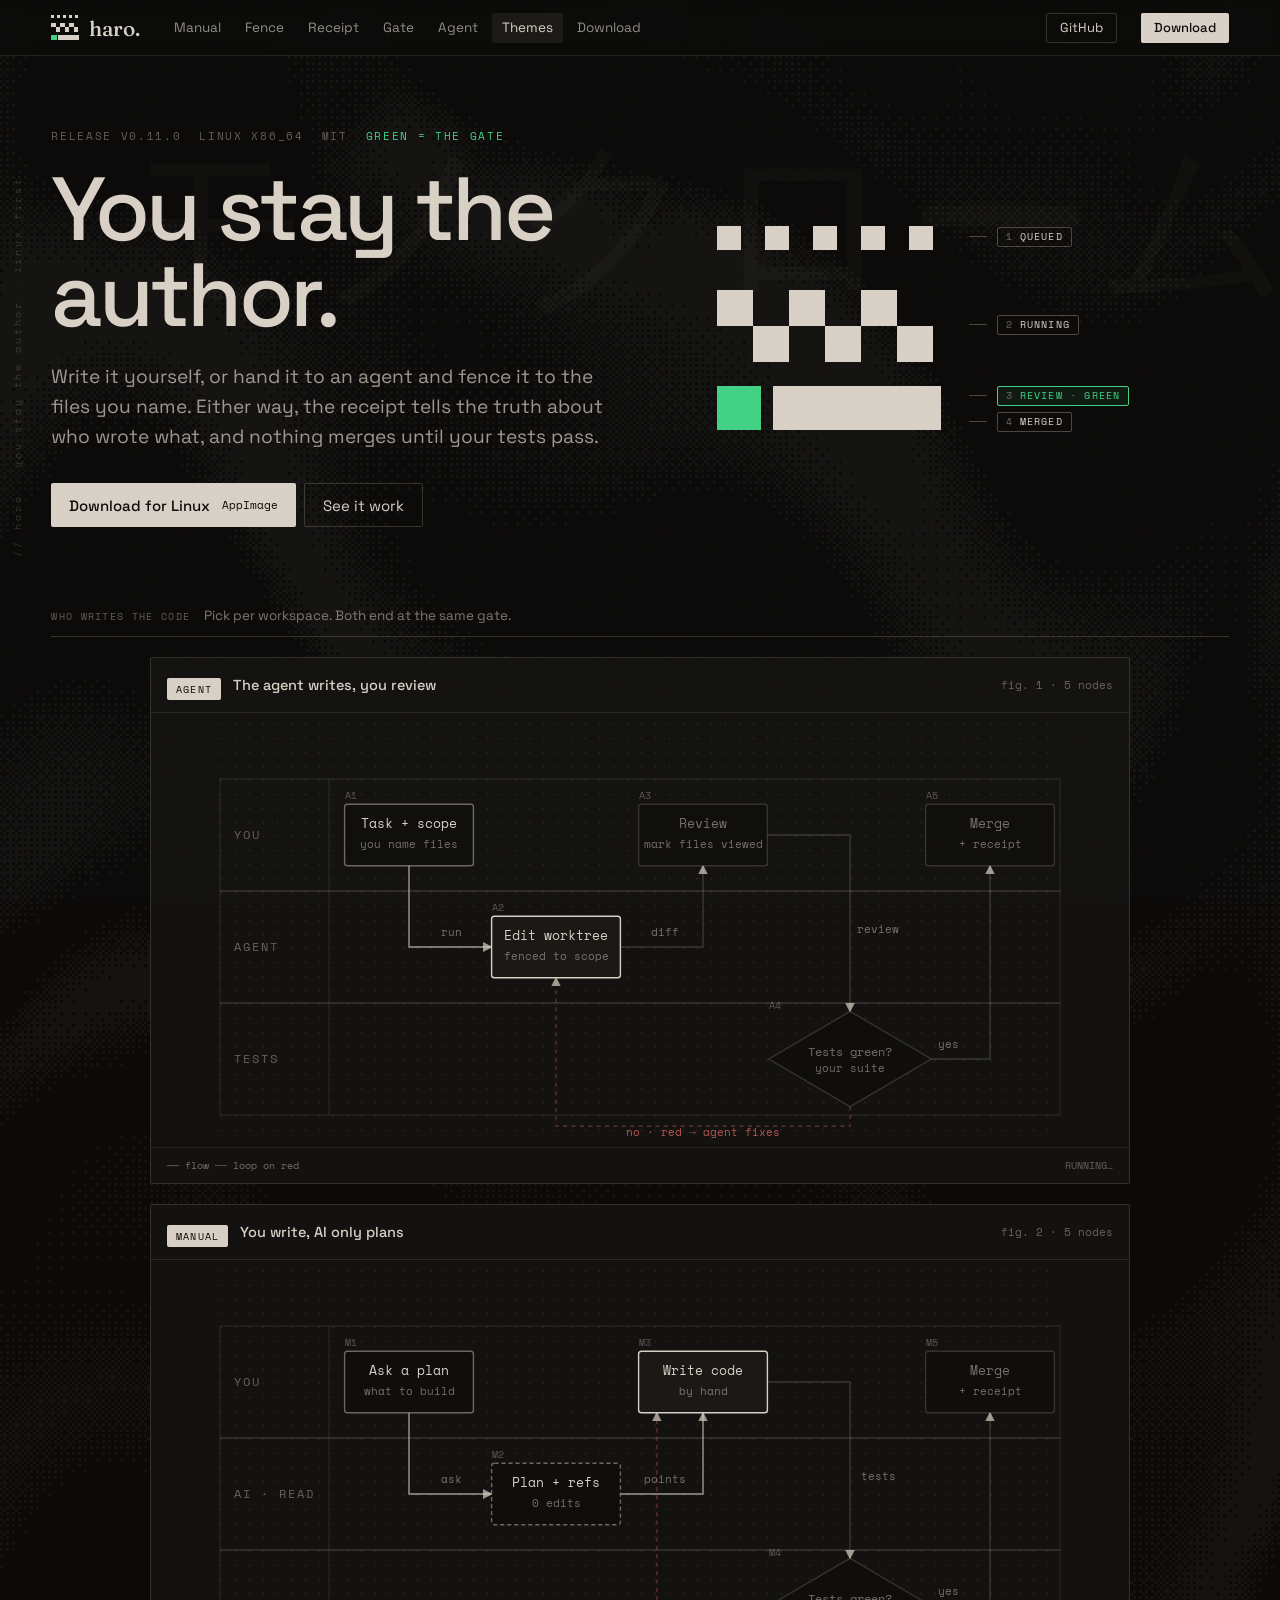
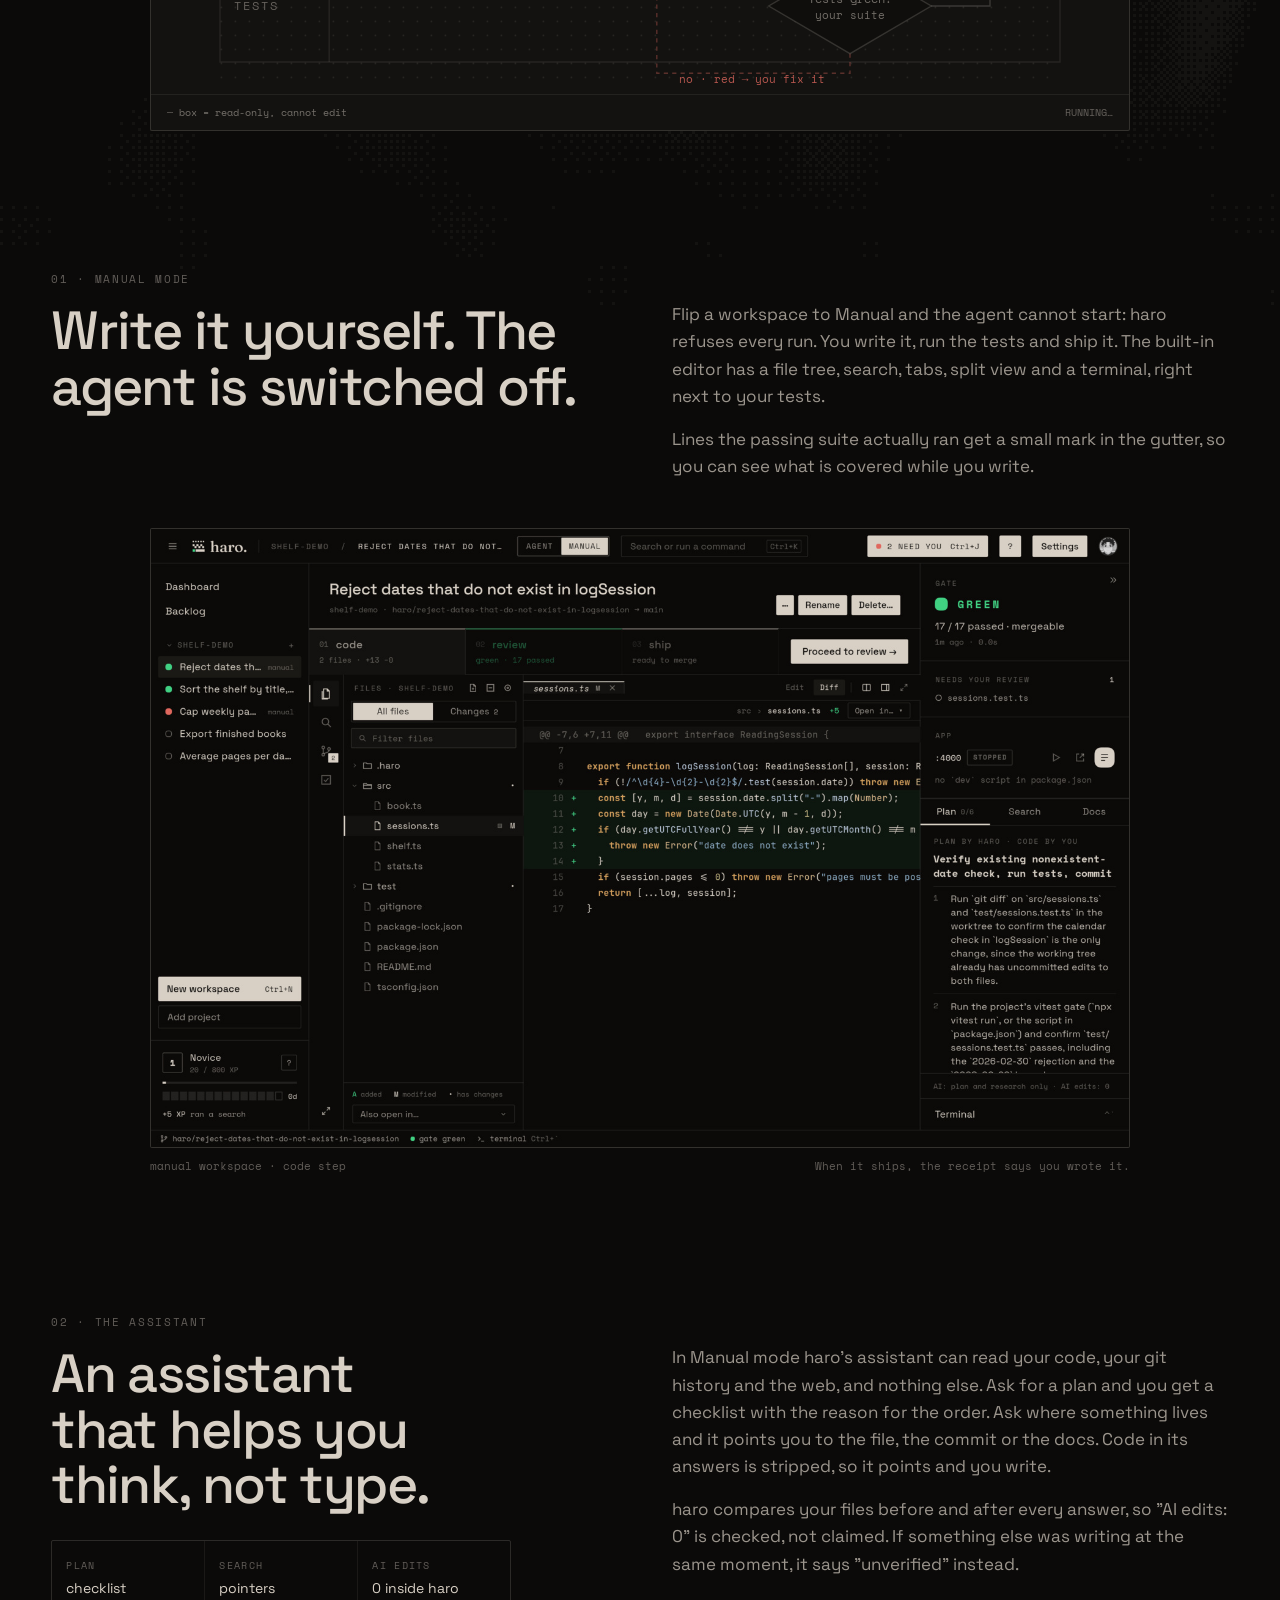
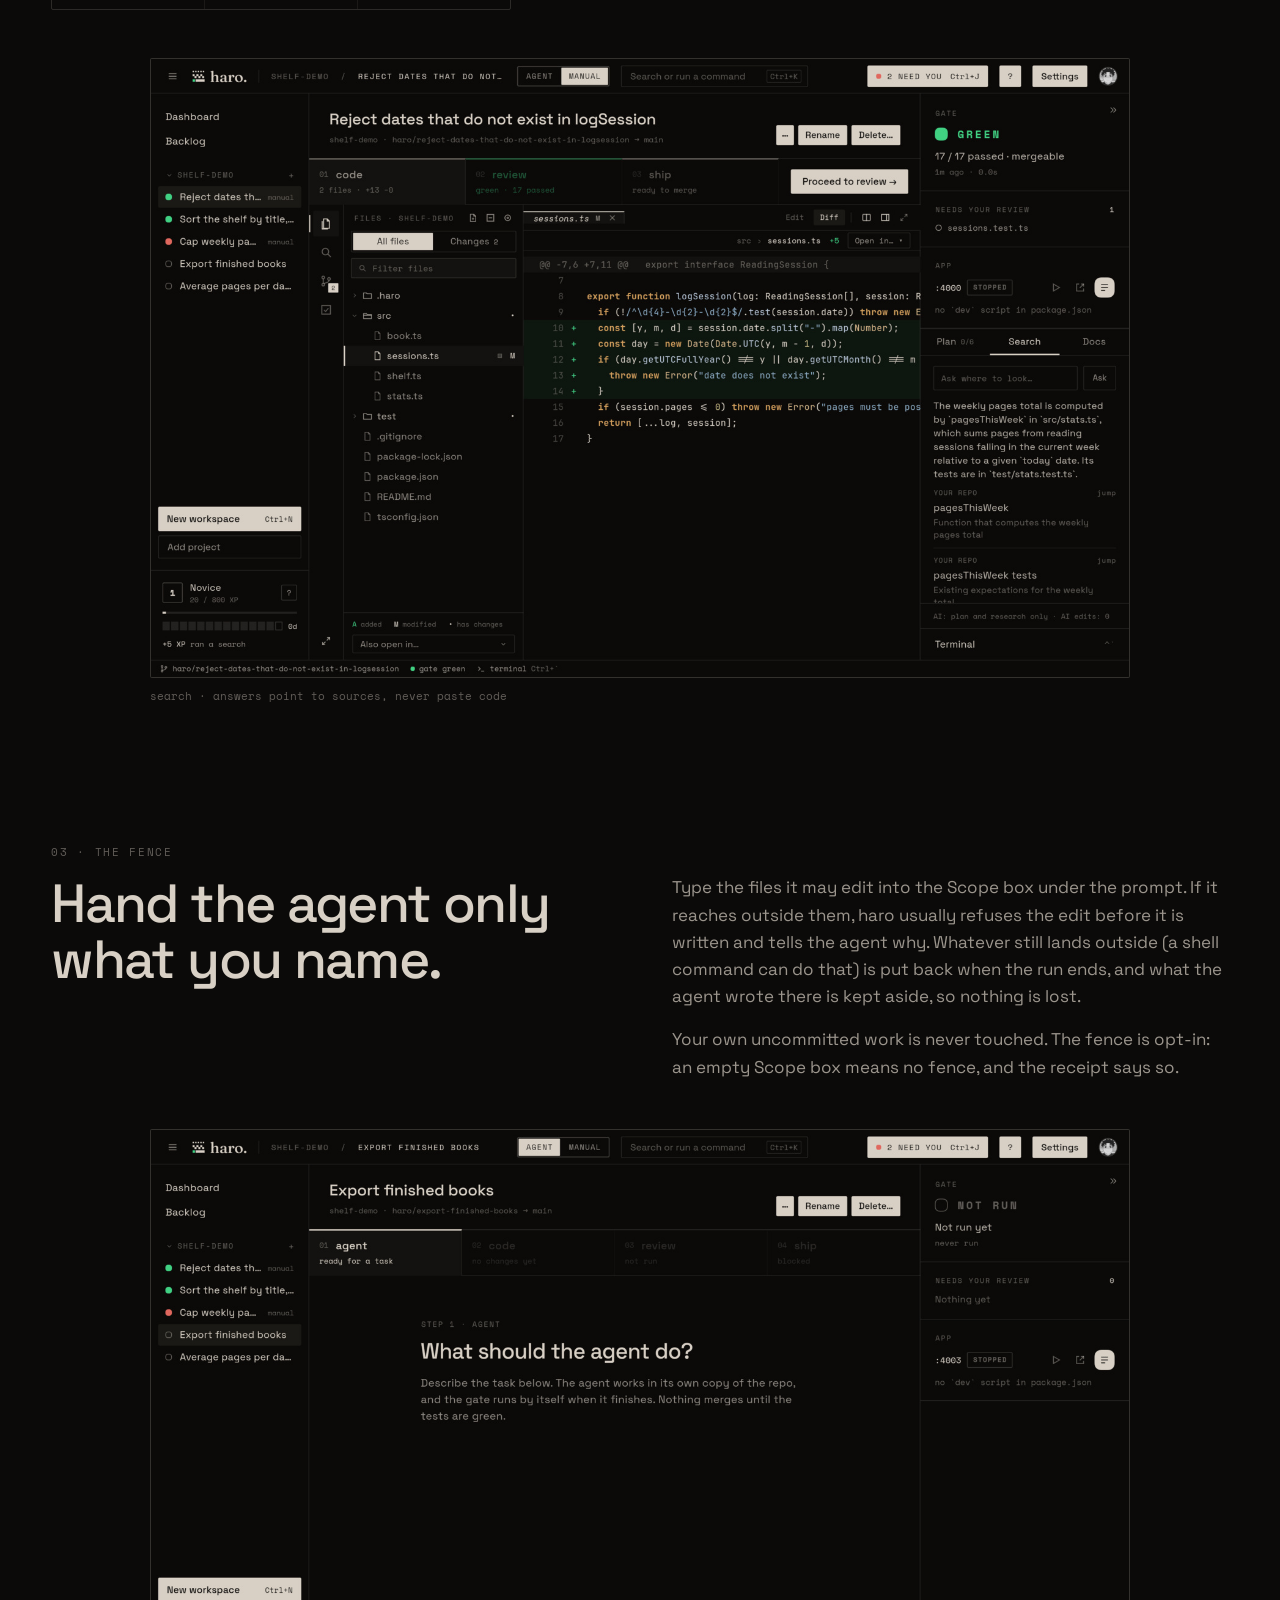
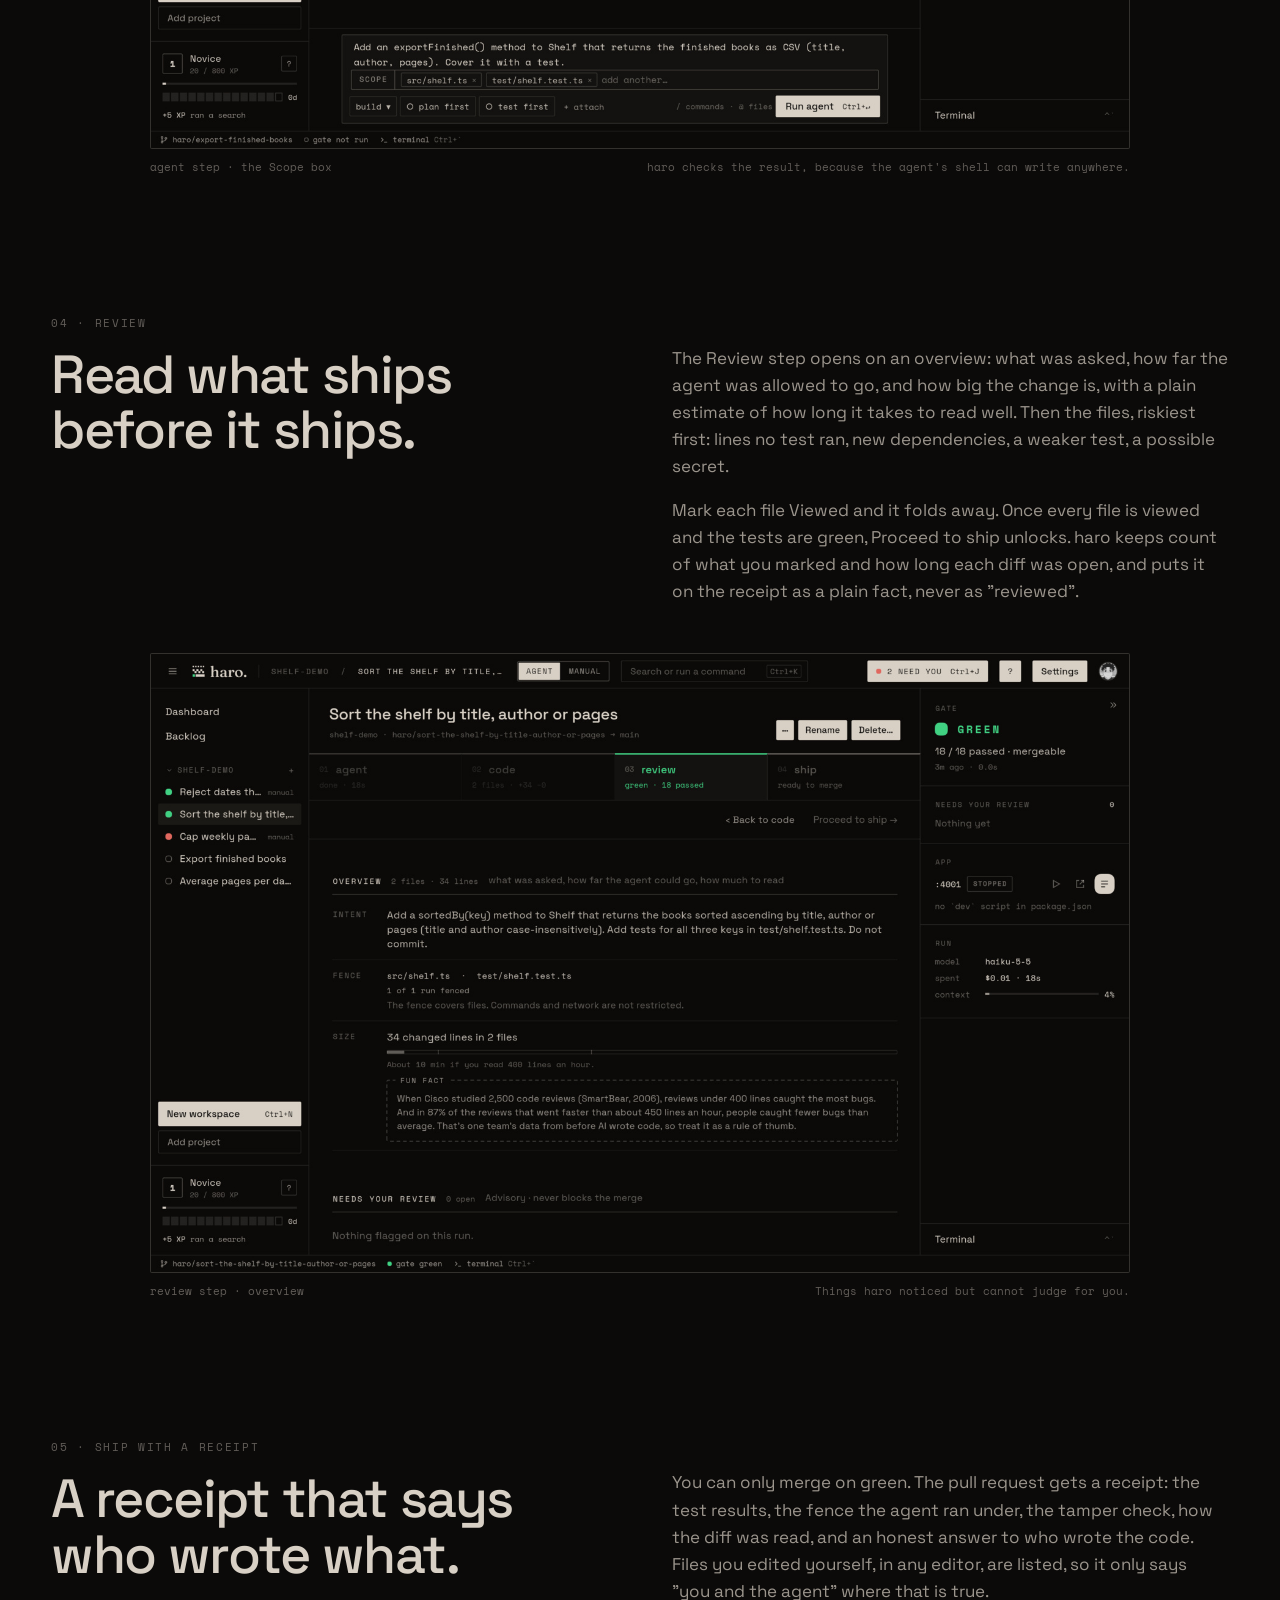
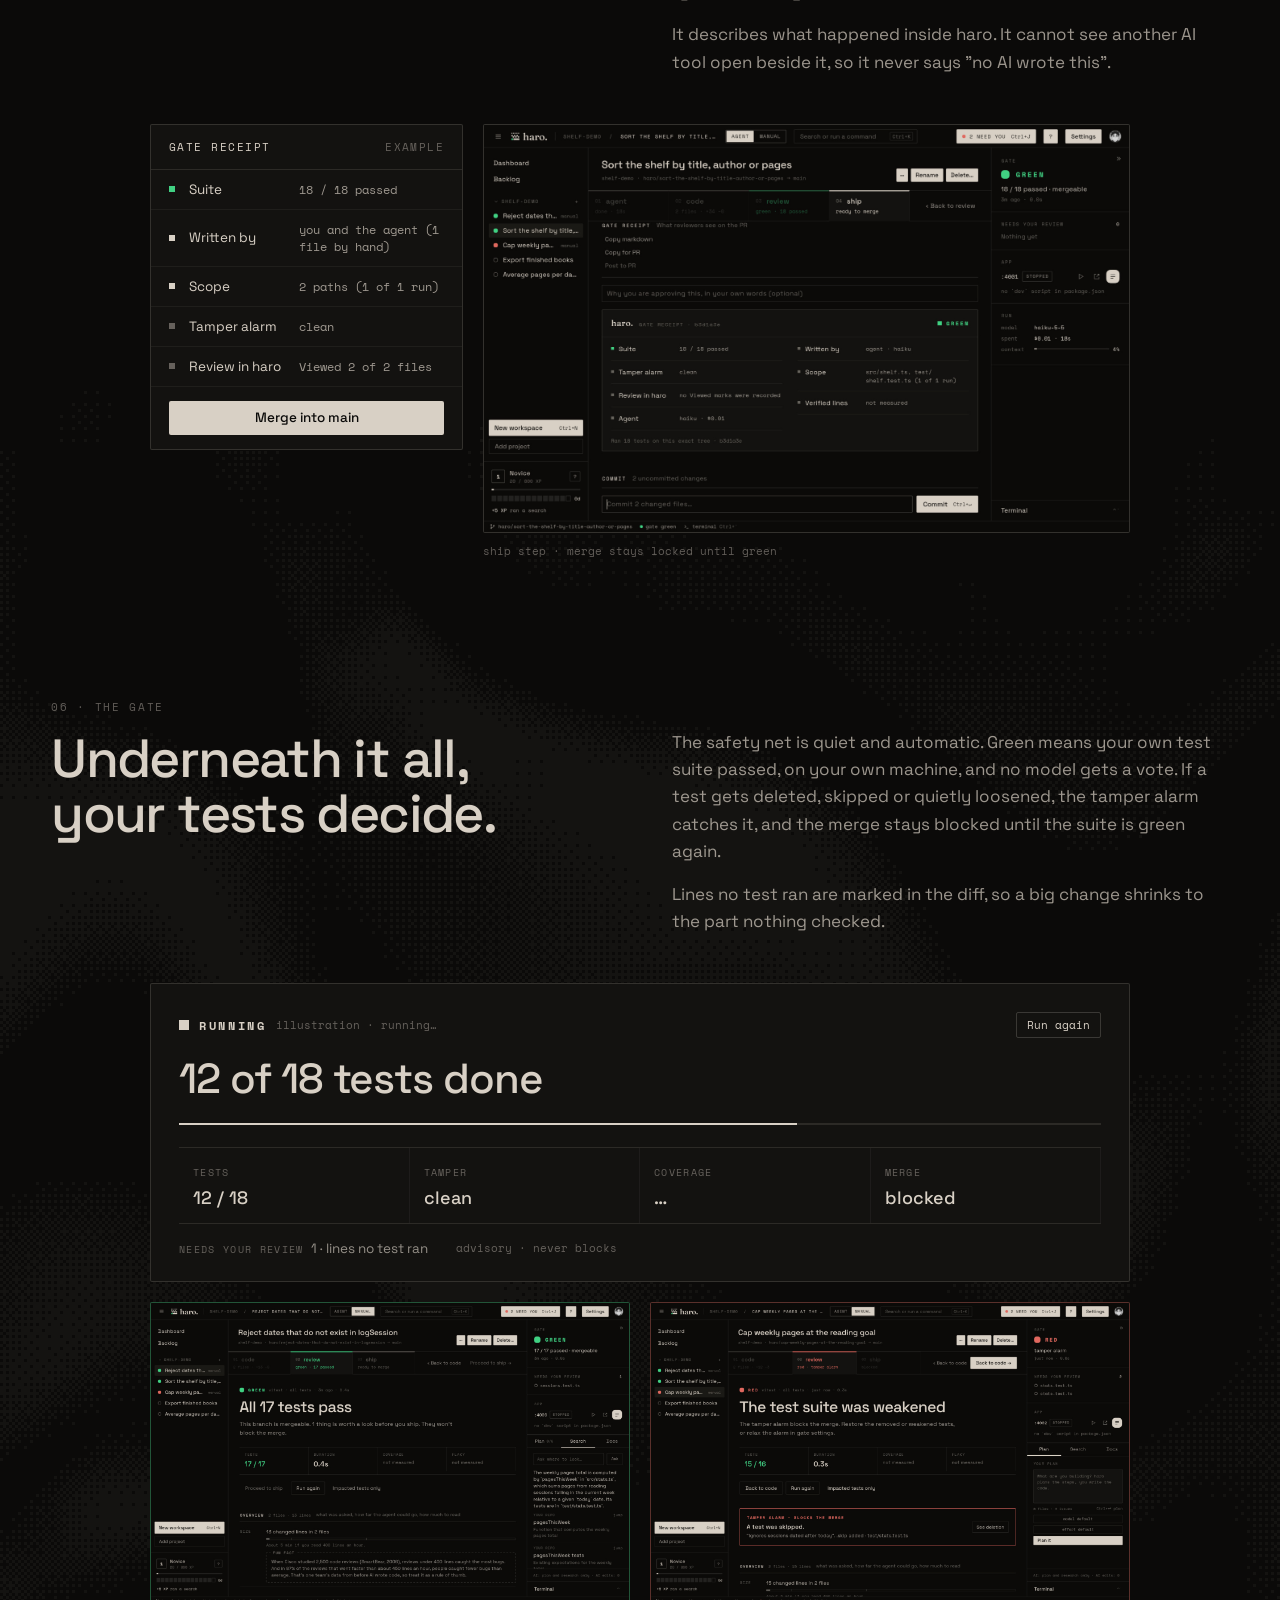
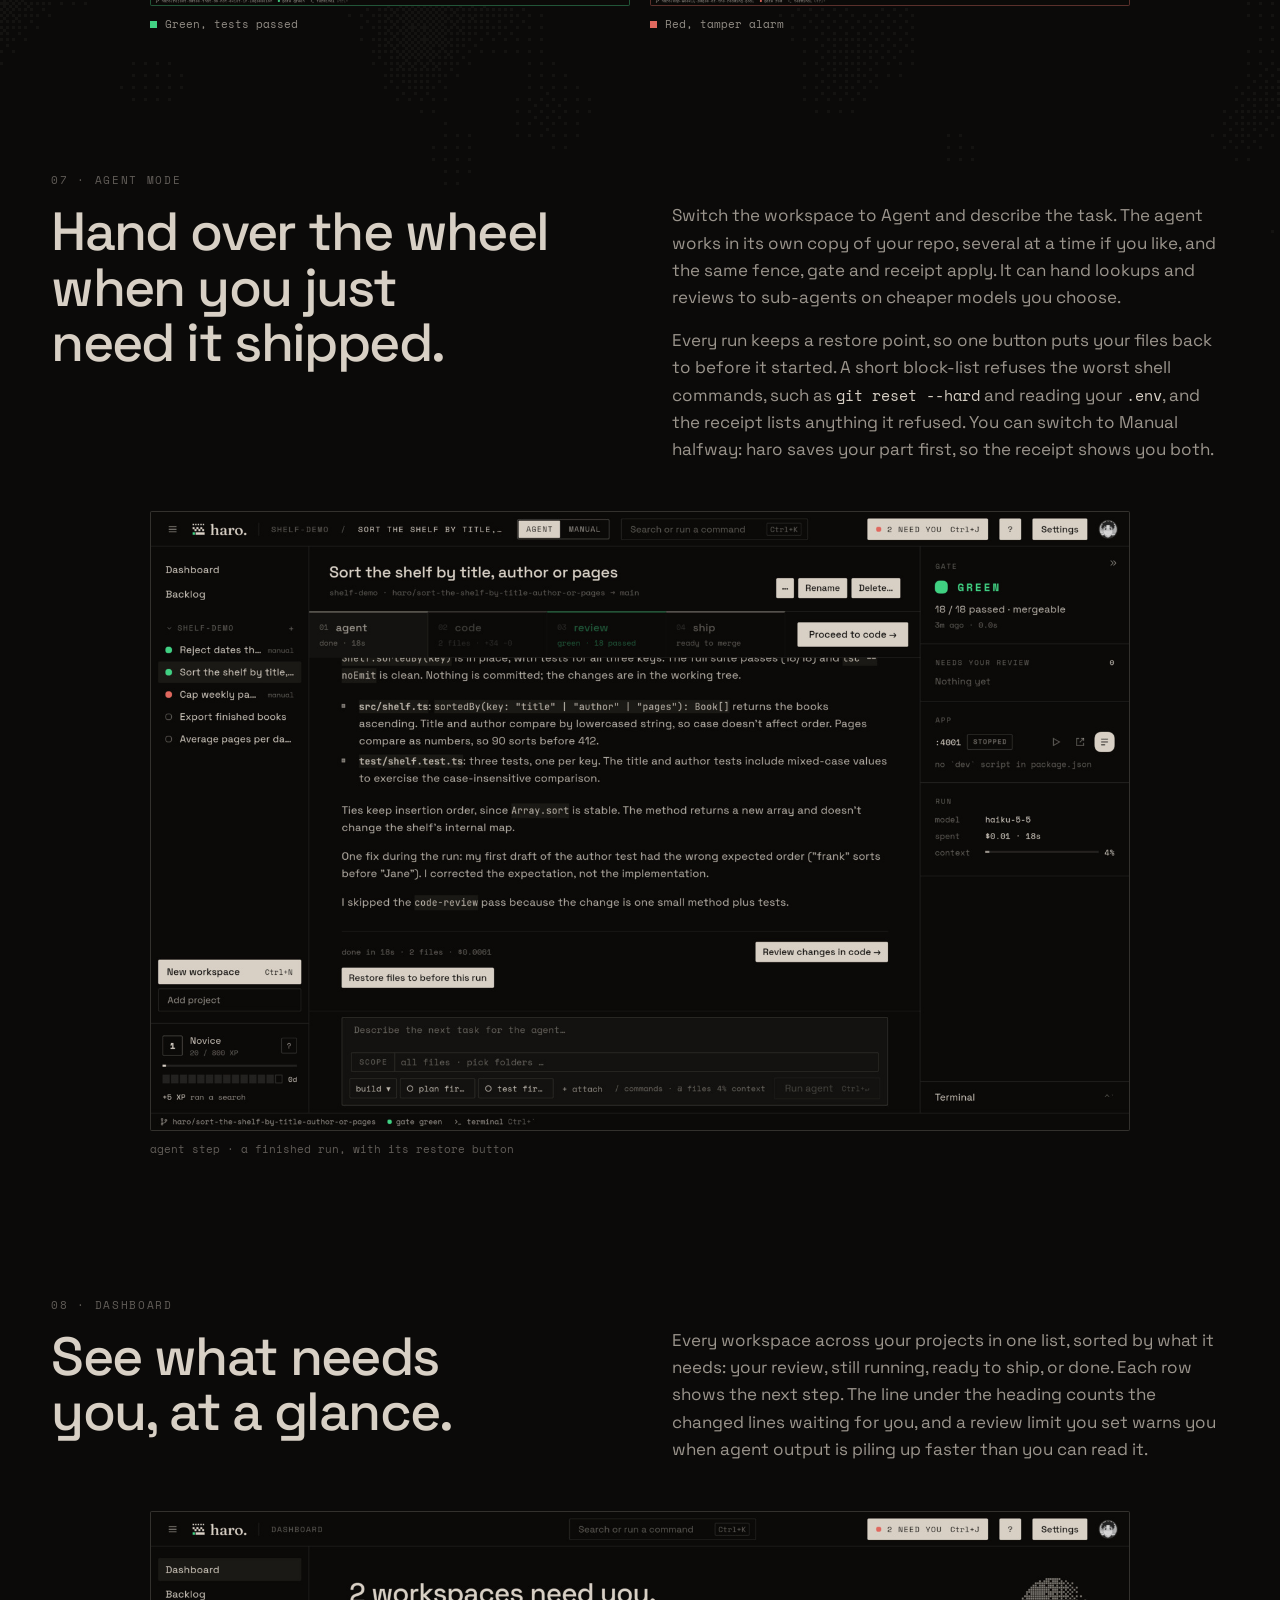
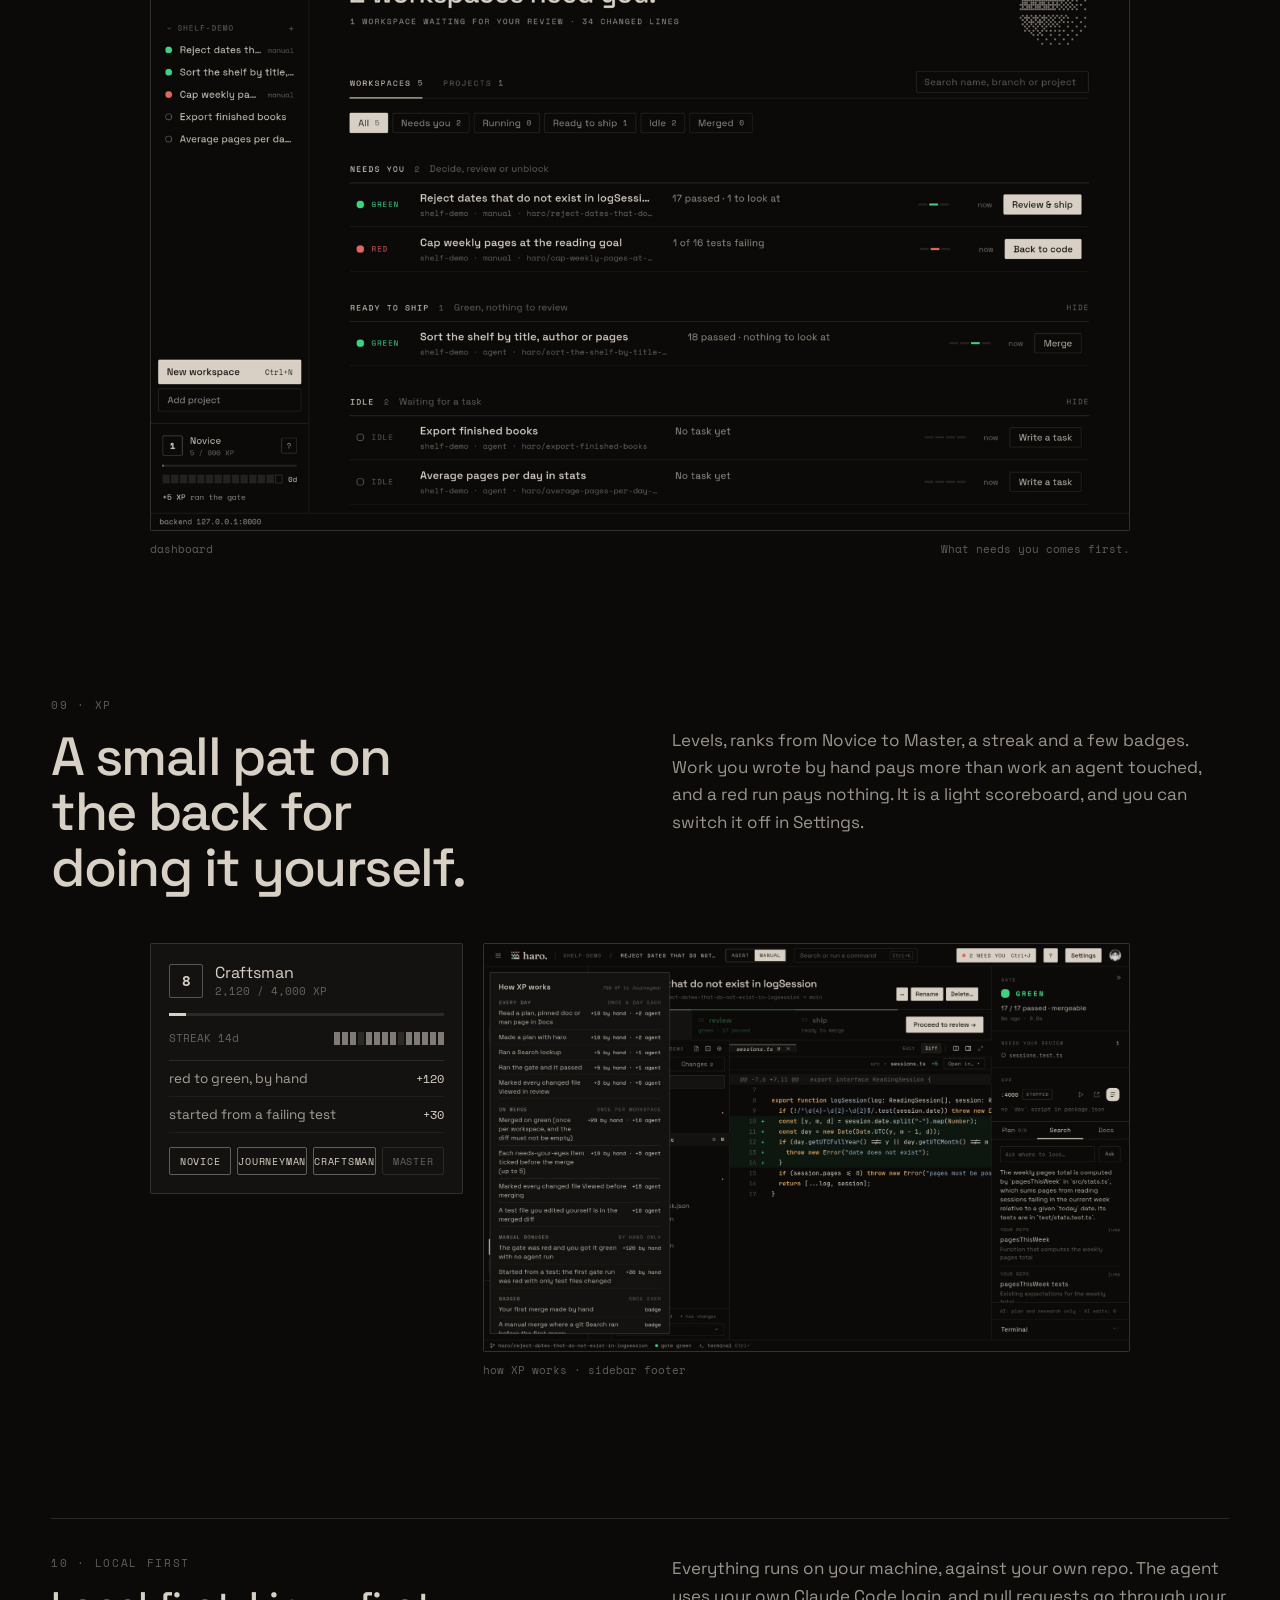
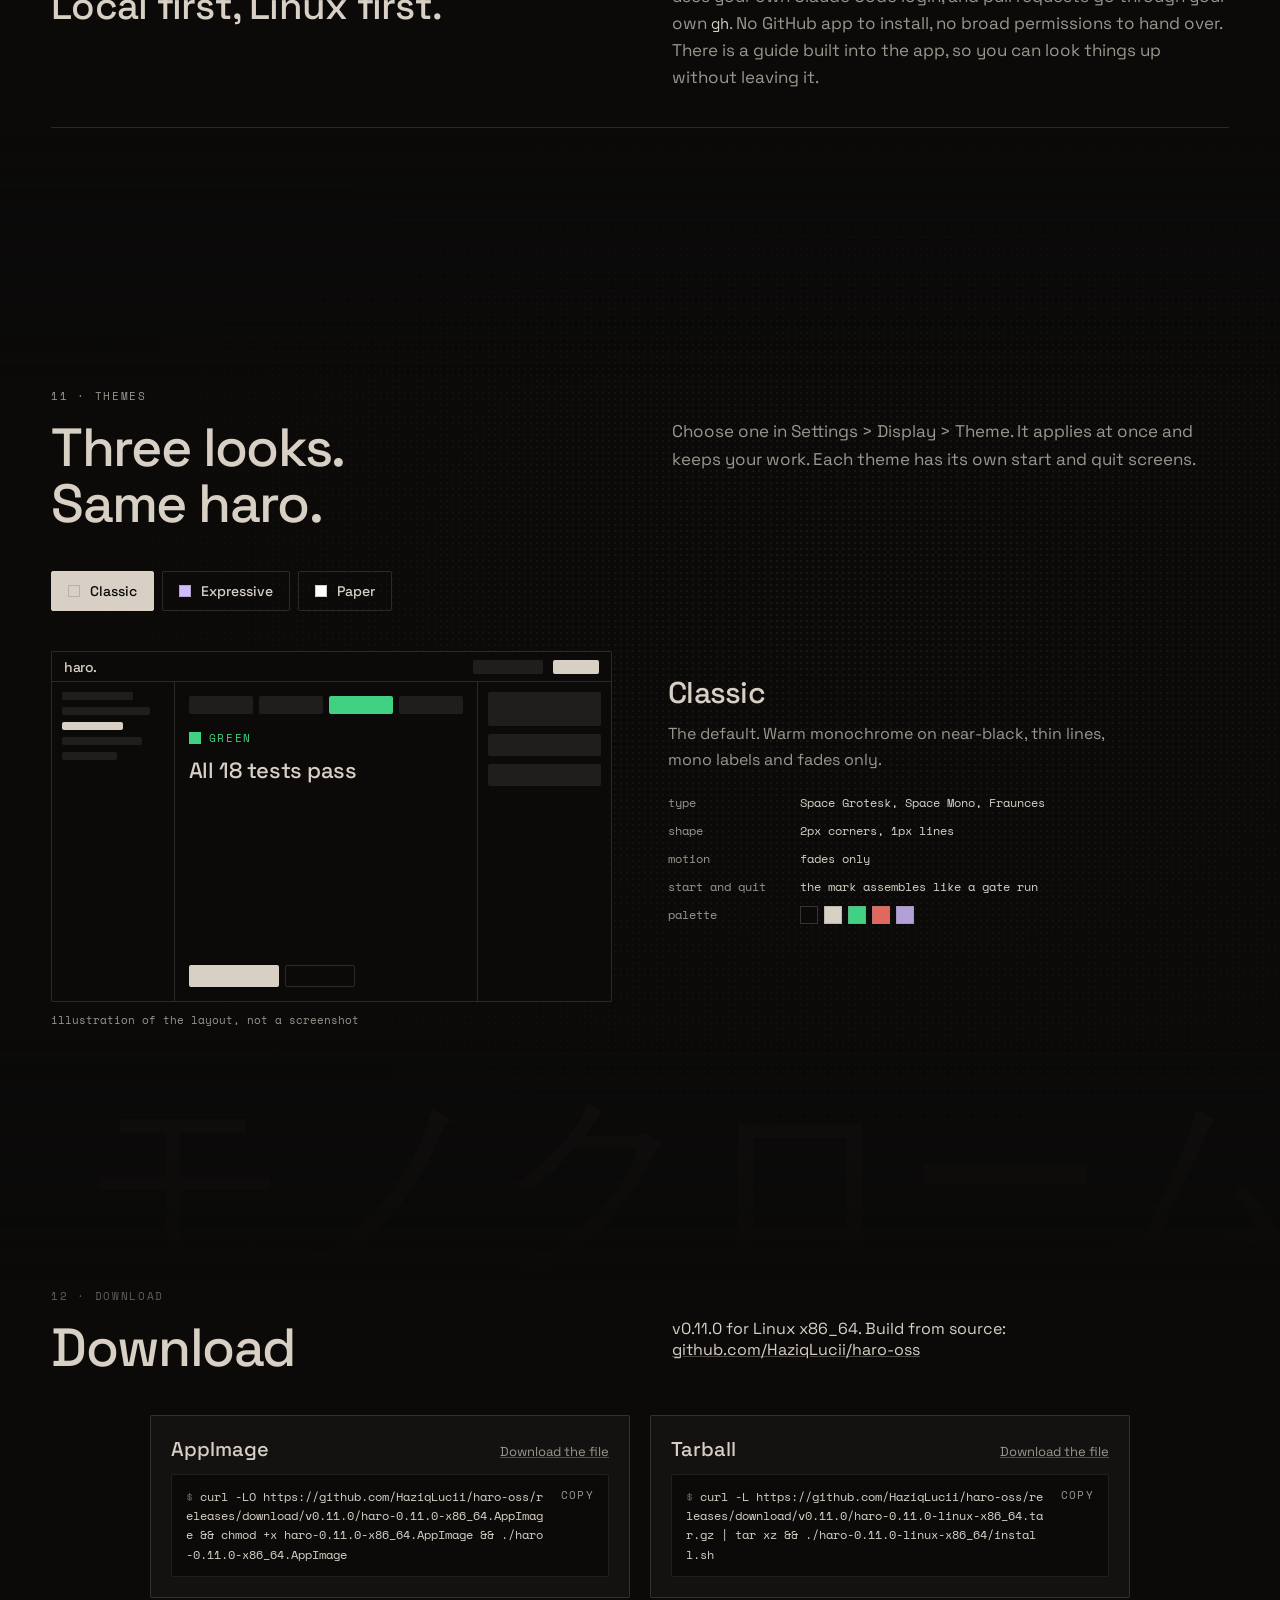
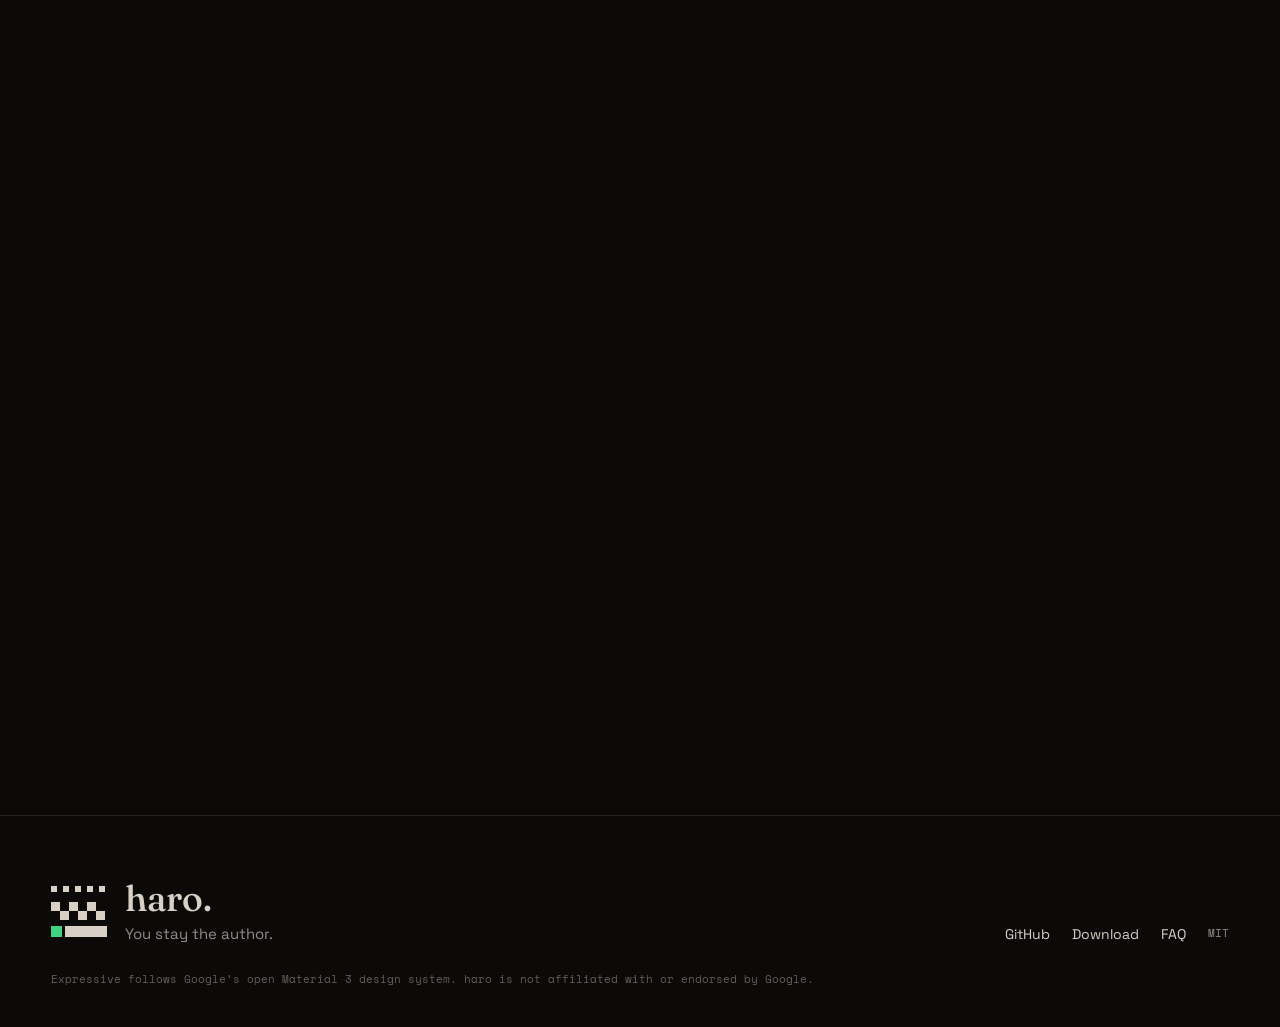
==== commit 83fb2cdf: "themes: Expressive background morphs through the agent loader's shapes Co-Authored-By: Claude Sonnet" ====
--- a/index.html
+++ b/index.html
@@ -309,7 +309,7 @@
           <div class="t-dots"></div>
         </div>
         <div class="t-decor t-d1">
-          <i class="t-blob" id="blob-a"></i><i class="t-blob" id="blob-b"></i><i class="t-blob" id="blob-c"></i><i class="t-blob" id="blob-d"></i>
+          <svg class="t-blob" id="blob-a" viewBox="-1.25 -1.25 2.5 2.5"><path d=""/></svg><svg class="t-blob" id="blob-b" viewBox="-1.25 -1.25 2.5 2.5"><path d=""/></svg><svg class="t-blob" id="blob-c" viewBox="-1.25 -1.25 2.5 2.5"><path d=""/></svg><svg class="t-blob" id="blob-d" viewBox="-1.25 -1.25 2.5 2.5"><path d=""/></svg>
         </div>
         <div class="t-decor t-d2">
           <div class="t-rules"></div><div class="t-margin"></div>
--- a/styles.css
+++ b/styles.css
@@ -252,11 +252,11 @@
 .themes[data-theme="classic"] .t-d0,.themes[data-theme="expressive"] .t-d1,.themes[data-theme="paper"] .t-d2{opacity:1}
 .t-kanji{position:absolute;right:-30px;bottom:-40px;font-family:var(--serif);font-size:200px;color:rgba(216,208,197,.035);white-space:nowrap}
 .t-dots{position:absolute;inset:0;background-image:radial-gradient(rgba(216,208,197,.08) 1px,transparent 1.2px);background-size:6px 6px;-webkit-mask-image:radial-gradient(ellipse at 70% 40%,#000,transparent 70%);mask-image:radial-gradient(ellipse at 70% 40%,#000,transparent 70%)}
-.t-blob{position:absolute;display:block}
-#blob-a{left:-80px;top:-60px;width:380px;height:380px;background:#4f378b;opacity:.55;border-radius:38% 62% 55% 45% / 45% 40% 60% 55%}
-#blob-b{right:6%;top:18%;width:240px;height:240px;background:#633b48;opacity:.6;border-radius:50% 50% 50% 12px}
-#blob-c{right:-60px;bottom:-90px;width:420px;height:300px;background:#4a4458;opacity:.7;border-radius:999px 999px 40px 40px}
-#blob-d{left:38%;bottom:8%;width:120px;height:120px;background:#d0bcff;opacity:.18;border-radius:32px}
+.t-blob{position:absolute;display:block;overflow:visible}
+#blob-a{left:-90px;top:-70px;width:400px;height:400px;fill:#4f378b;opacity:.55}
+#blob-b{right:5%;top:14%;width:260px;height:260px;fill:#633b48;opacity:.6}
+#blob-c{right:-90px;bottom:-130px;width:440px;height:440px;fill:#4a4458;opacity:.7}
+#blob-d{left:38%;bottom:6%;width:130px;height:130px;fill:#d0bcff;opacity:.18}
 .t-rules{position:absolute;inset:0;background-image:linear-gradient(rgba(24,24,27,.06) 1px,transparent 1px);background-size:100% 30px}
 .t-margin{position:absolute;left:max(40px,6vw);top:0;bottom:0;width:1px;background:rgba(220,38,38,.3)}
 .t-stamp{position:absolute;right:8%;top:70px;width:110px;height:110px;border:2px solid rgba(220,38,38,.35);border-radius:50%;transform:rotate(-12deg);display:flex;align-items:center;justify-content:center;font-family:'Geist Mono','Space Mono',monospace;font-size:11px;letter-spacing:.12em;color:rgba(220,38,38,.55);text-align:center;line-height:1.3}
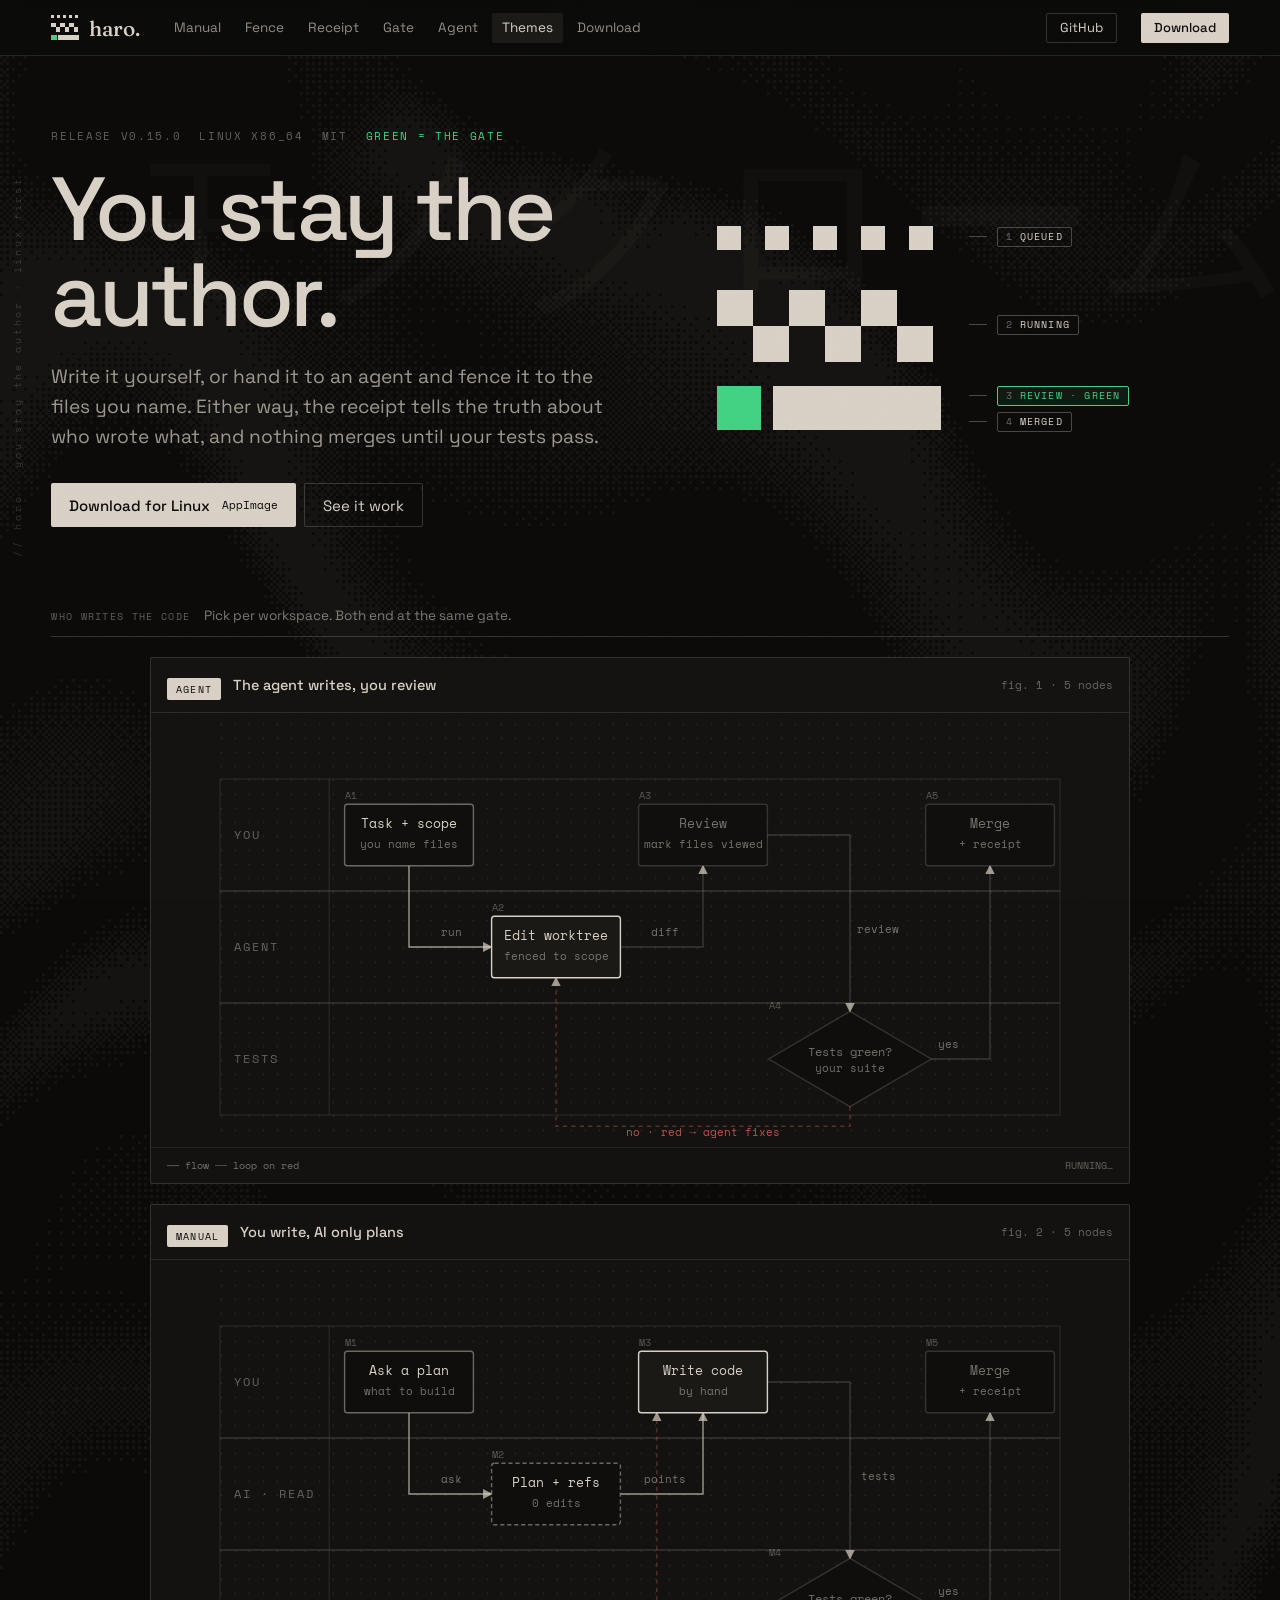
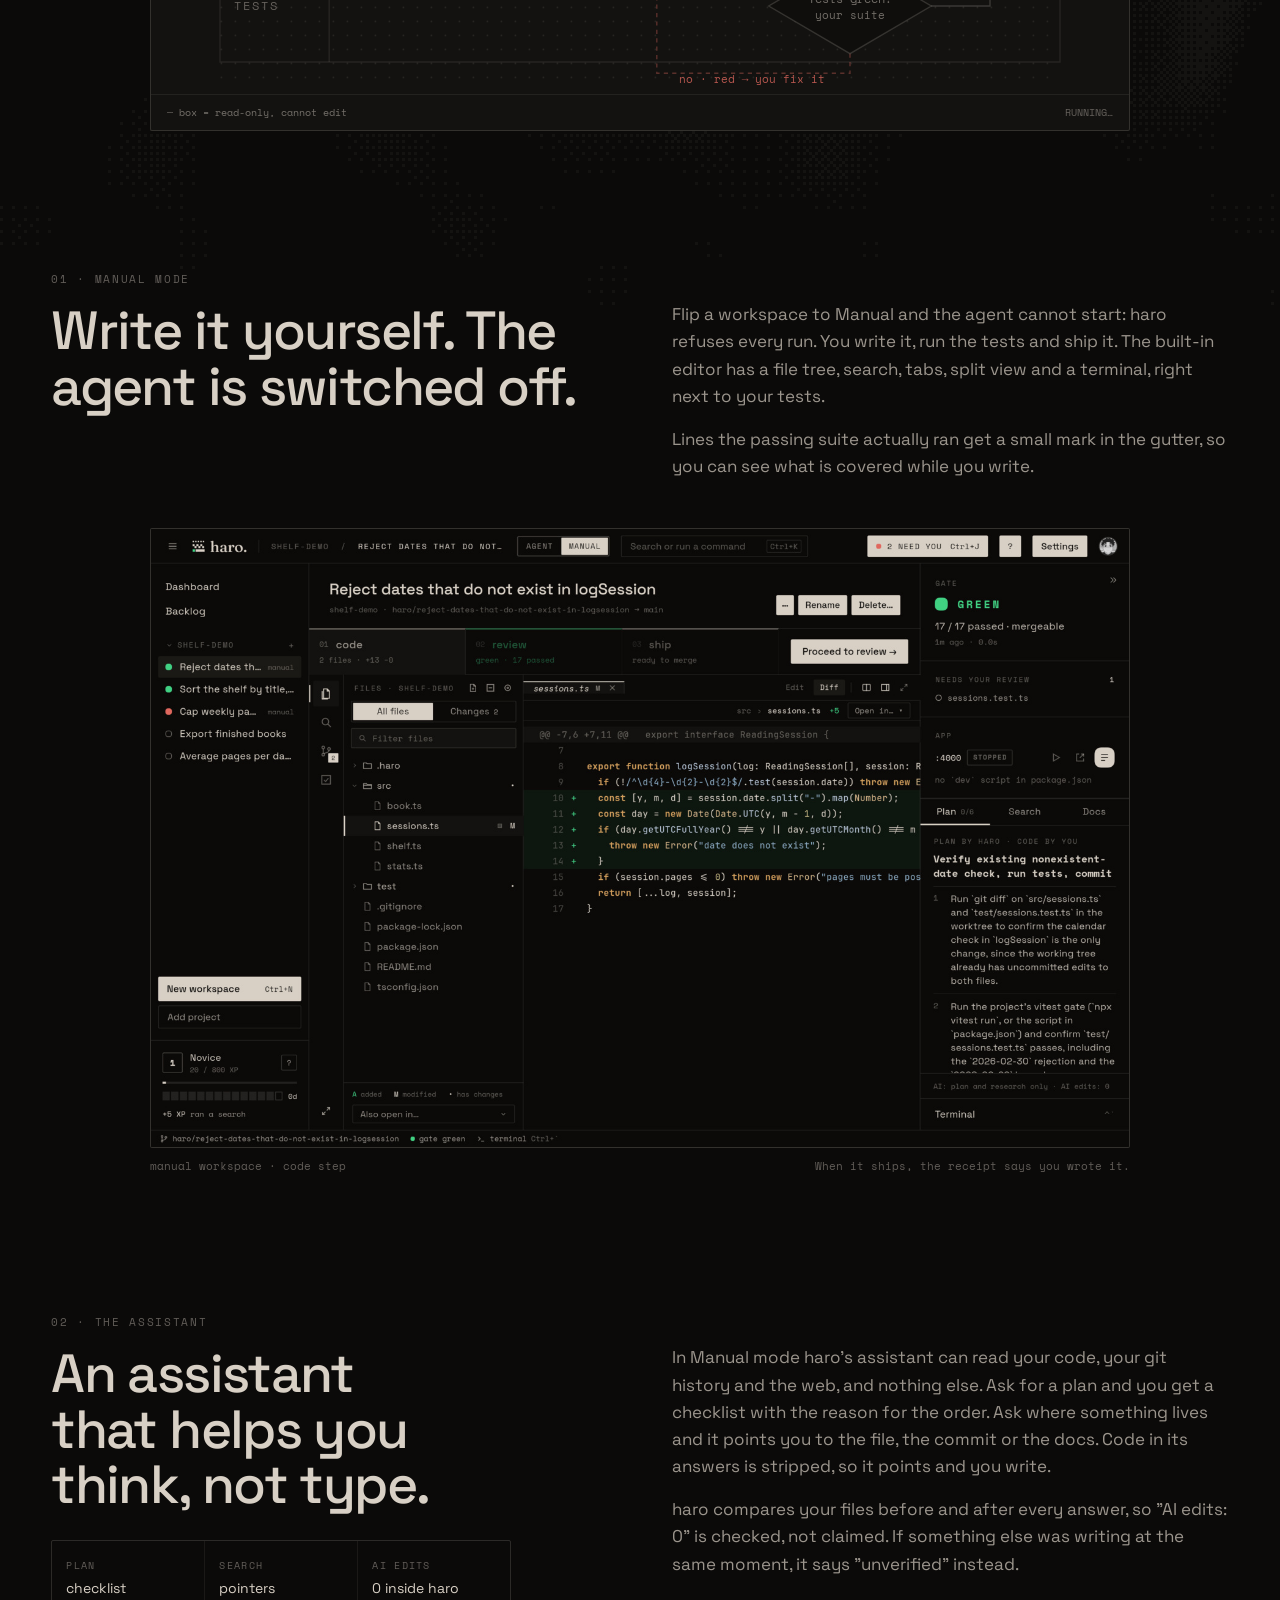
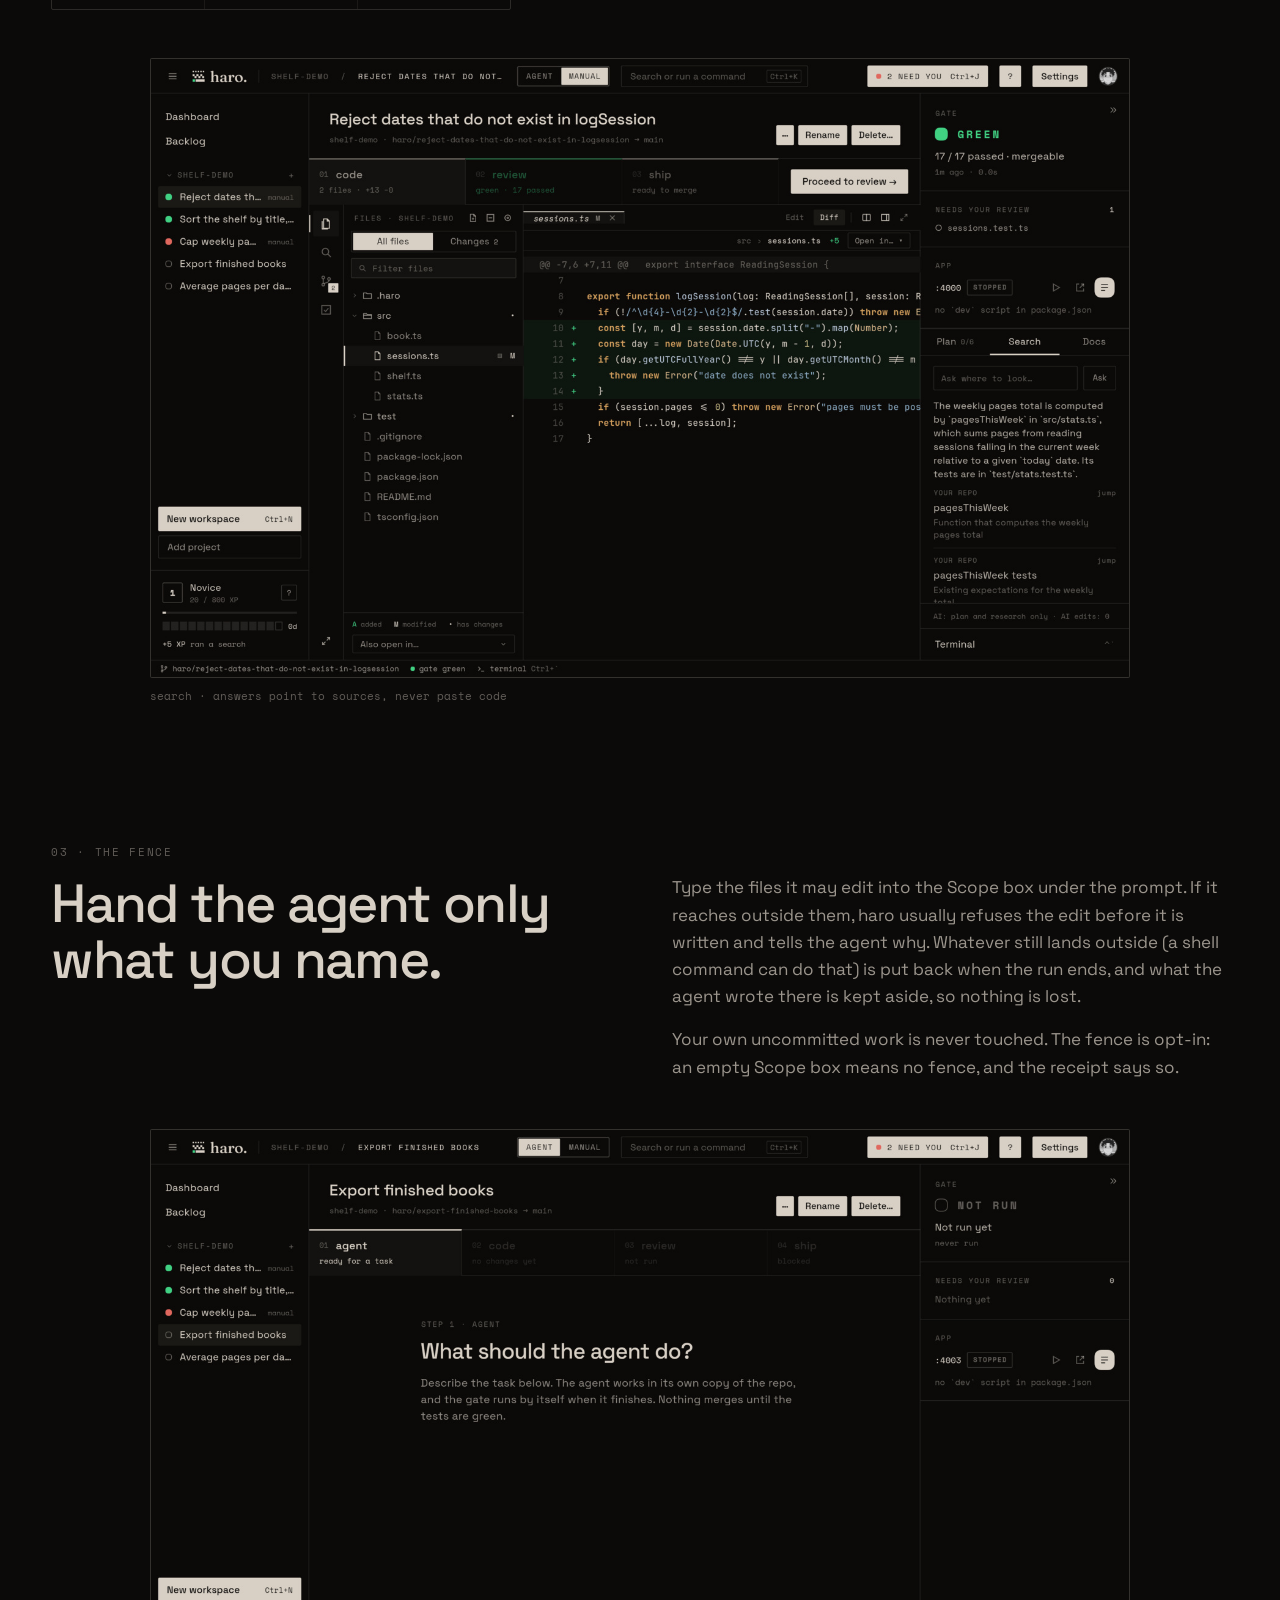
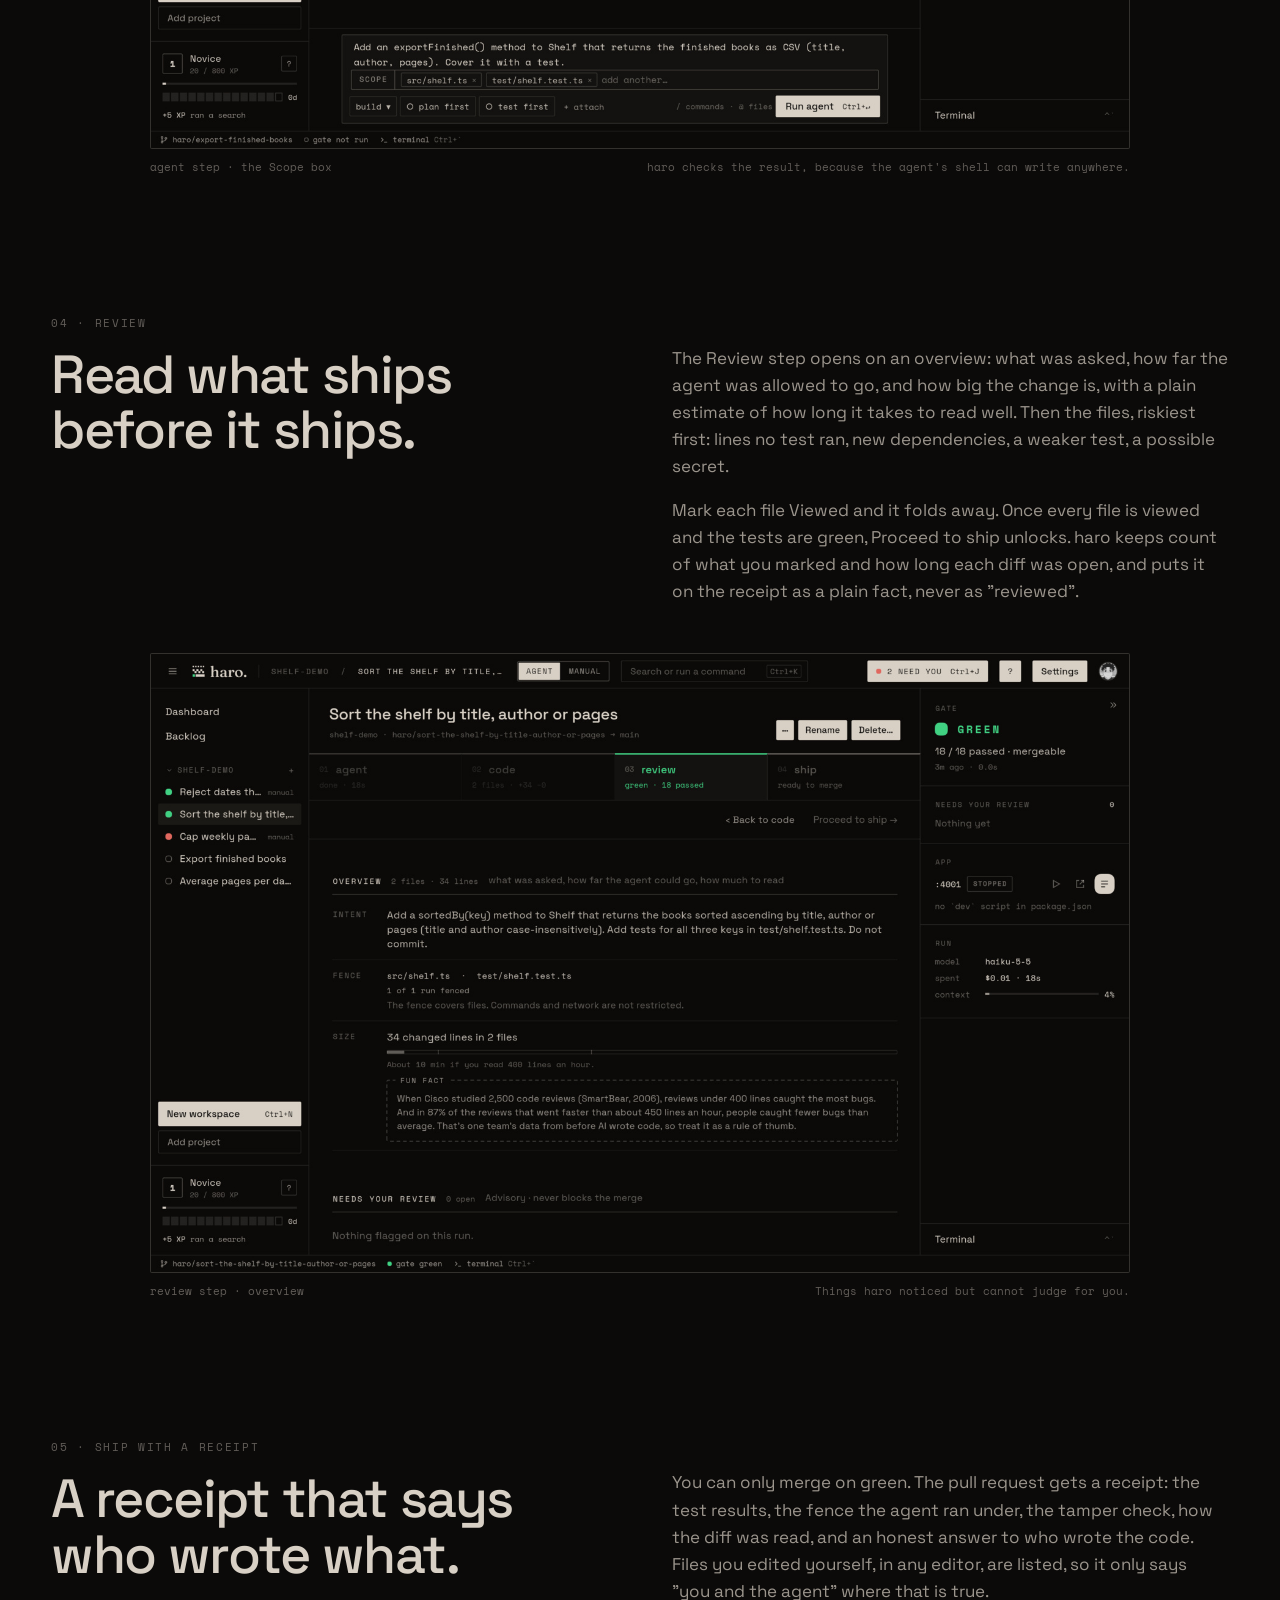
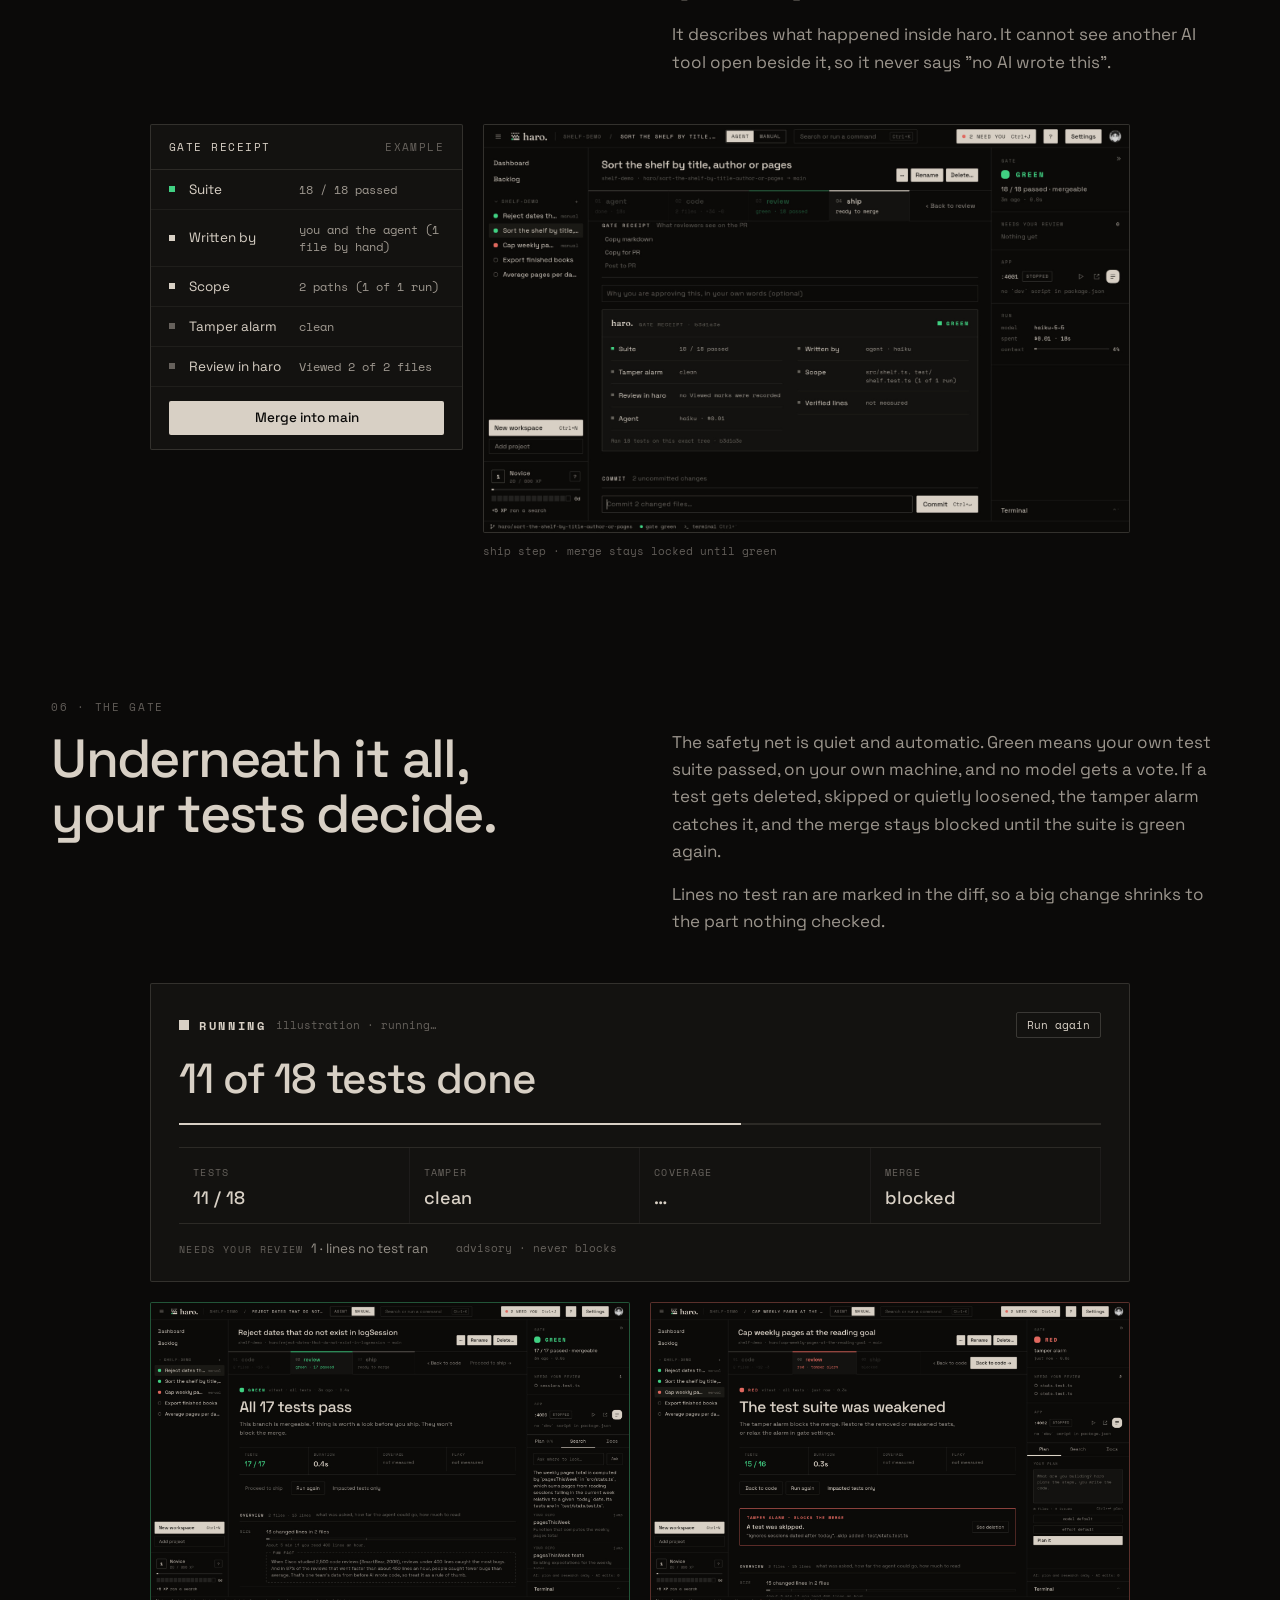
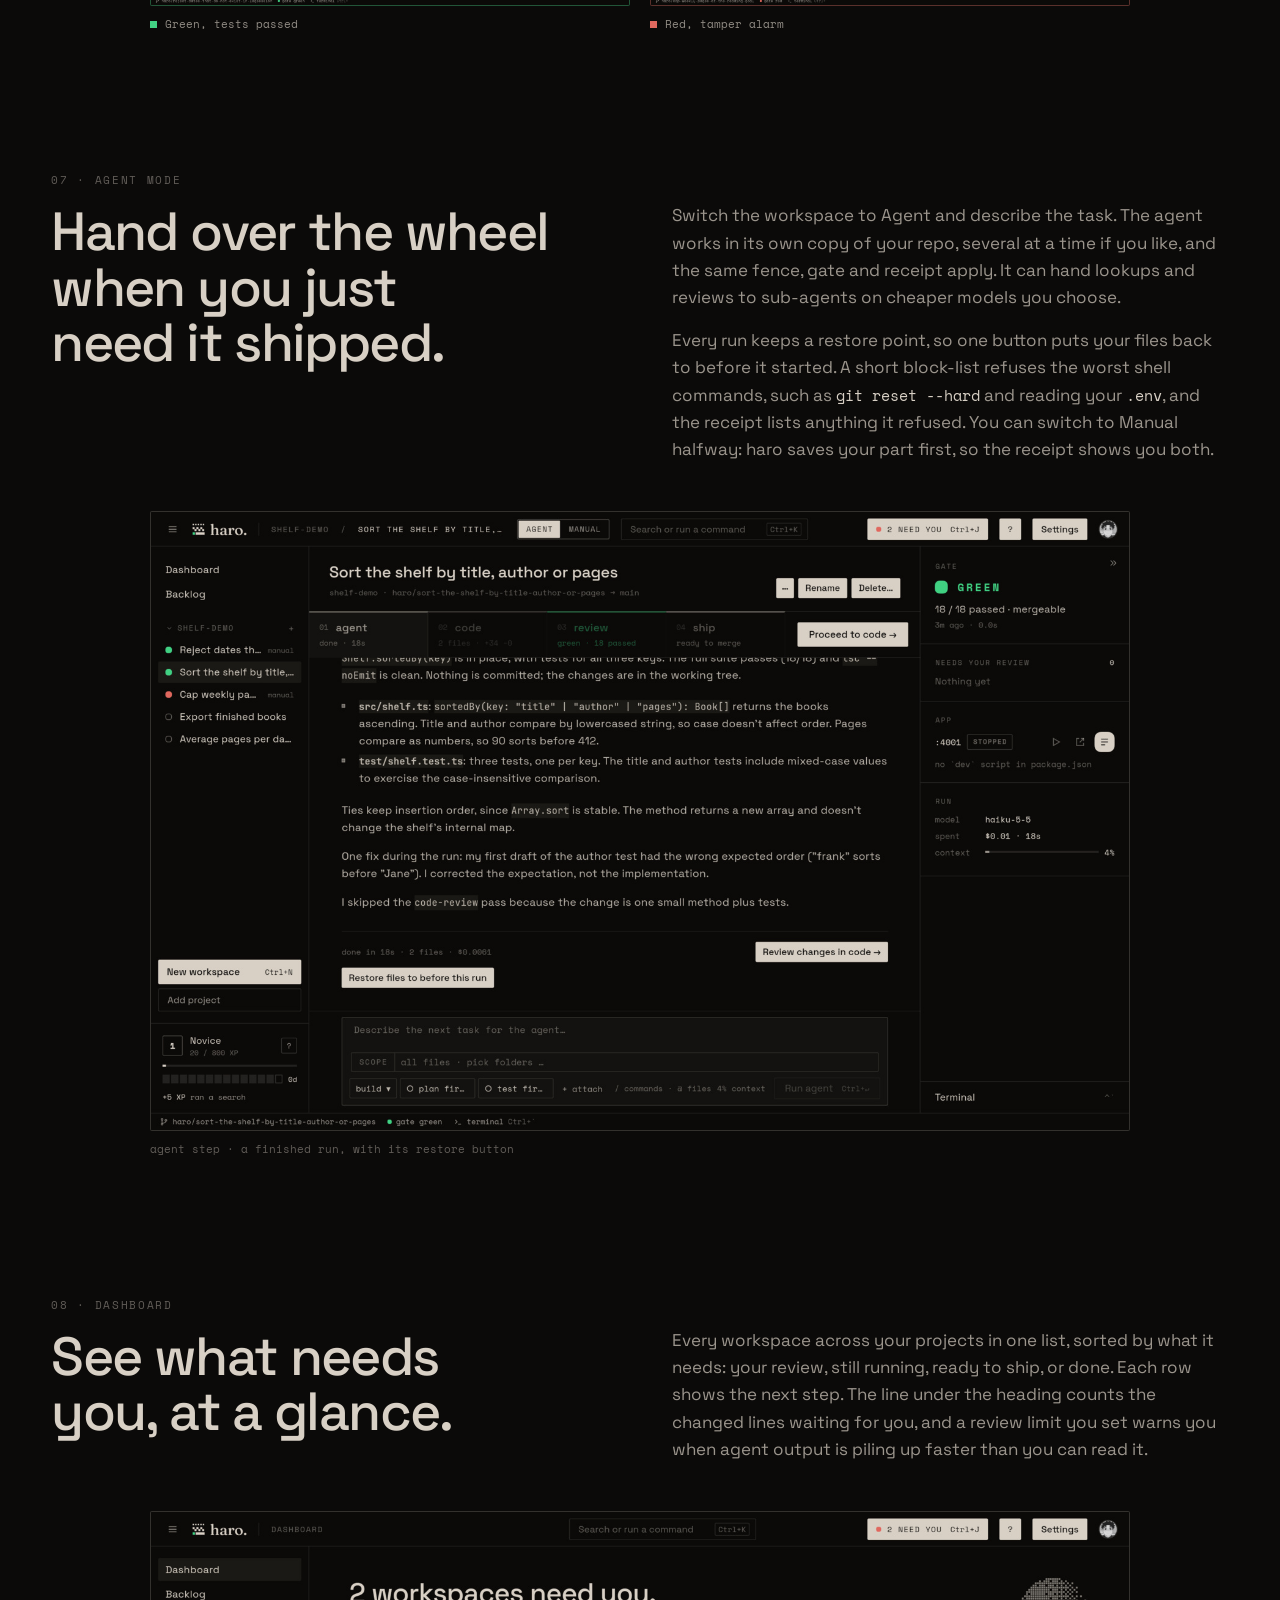
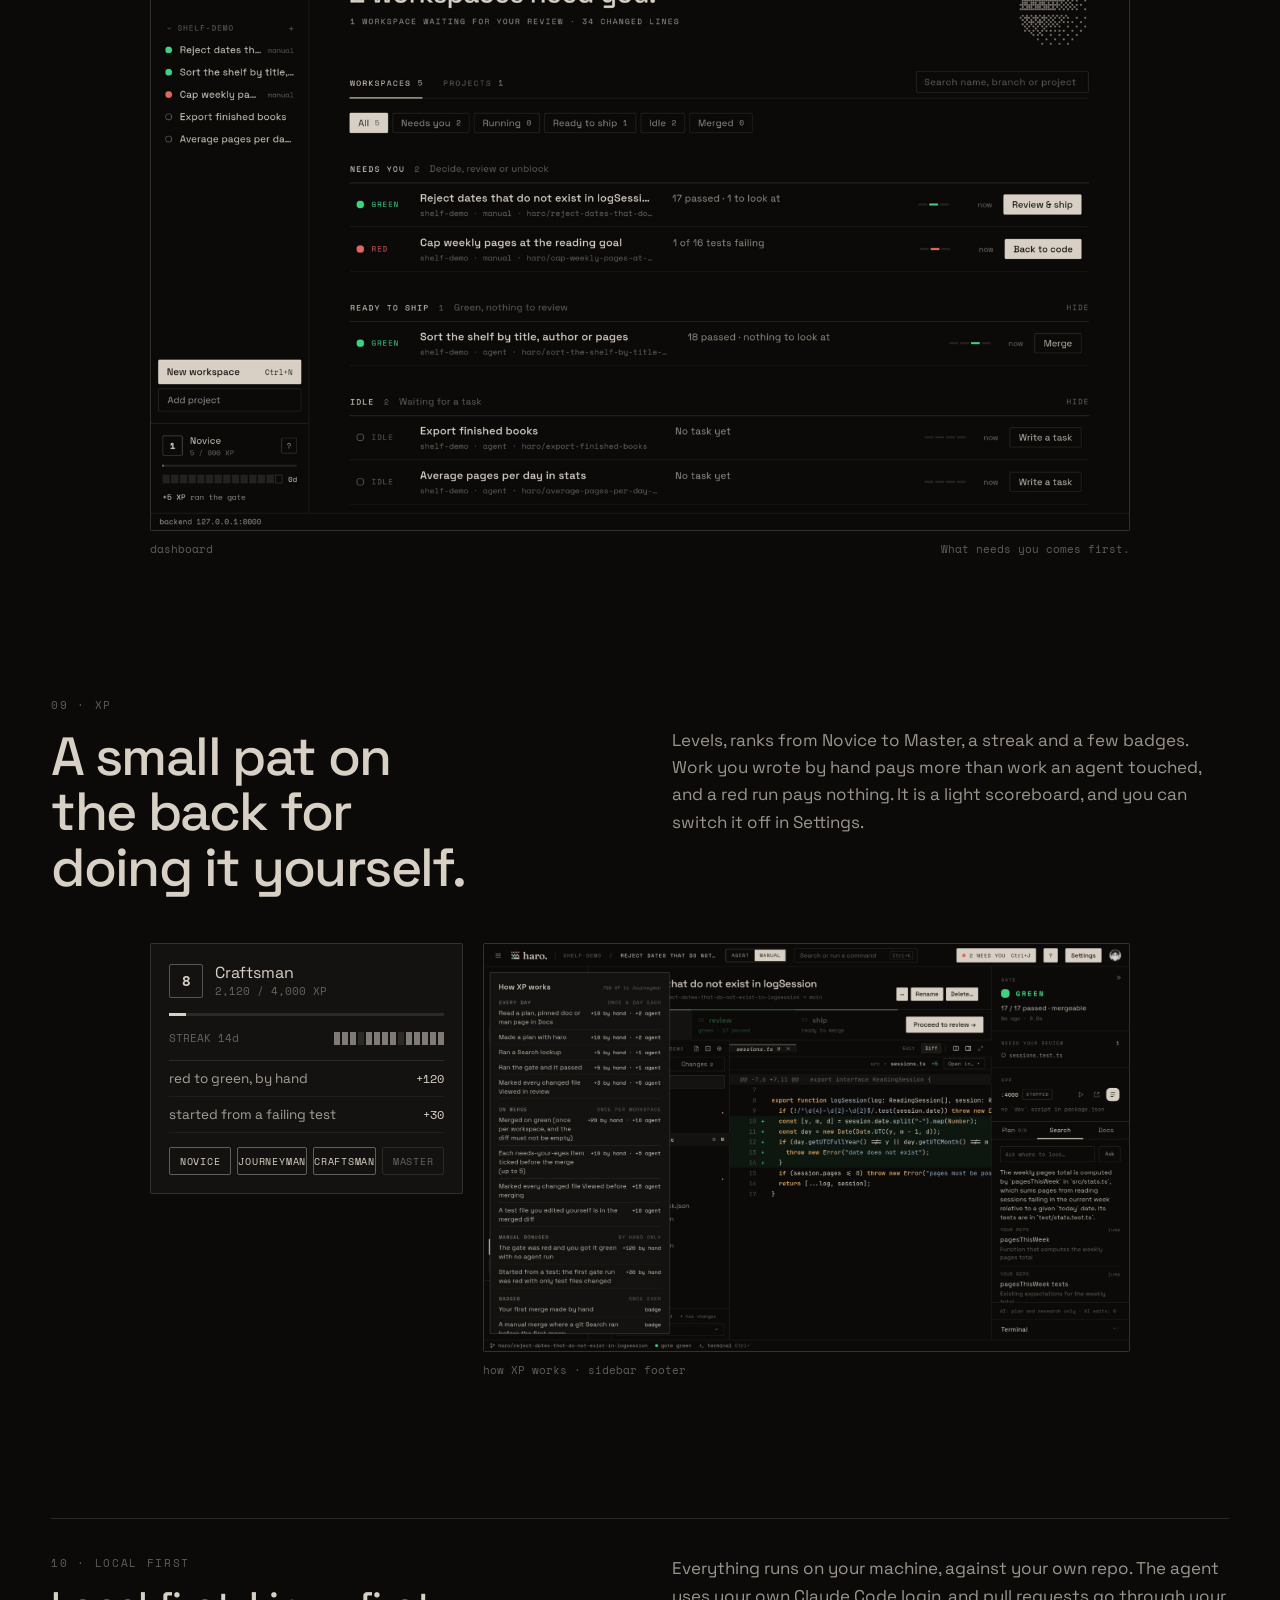
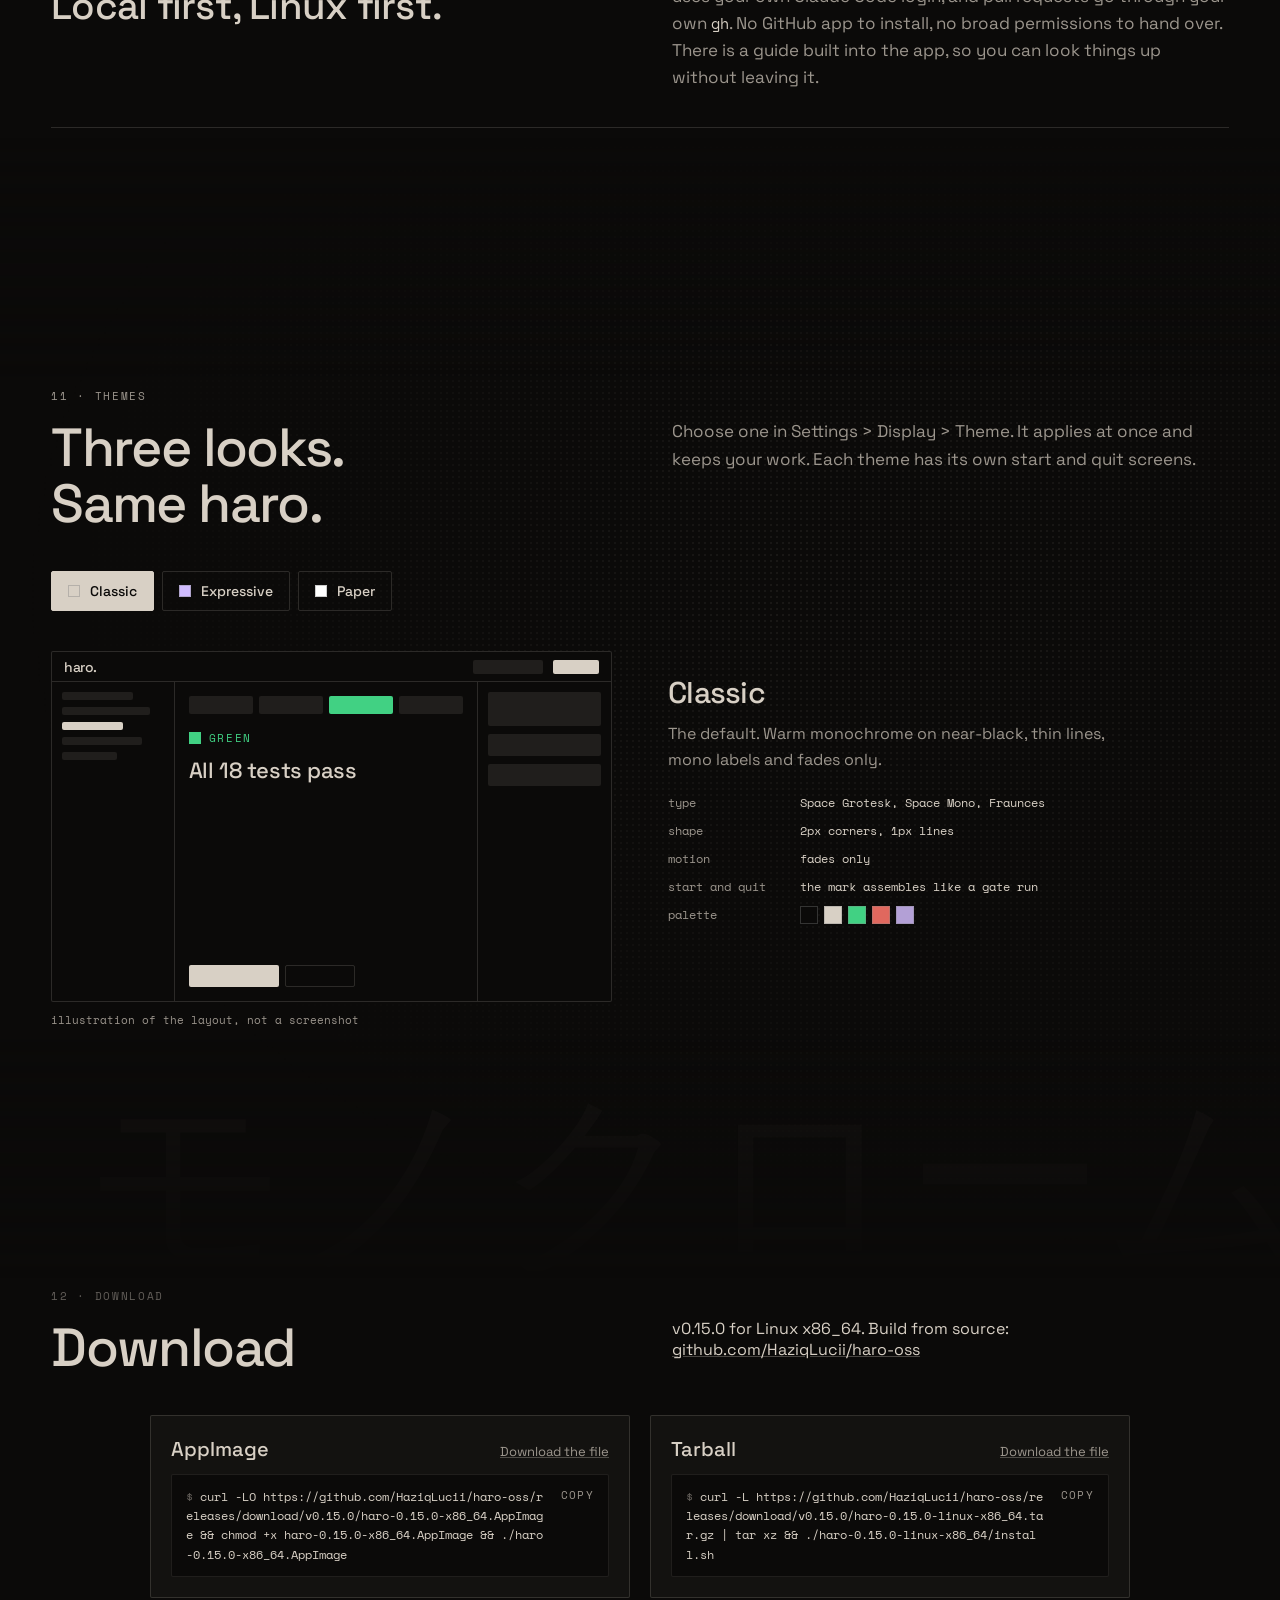
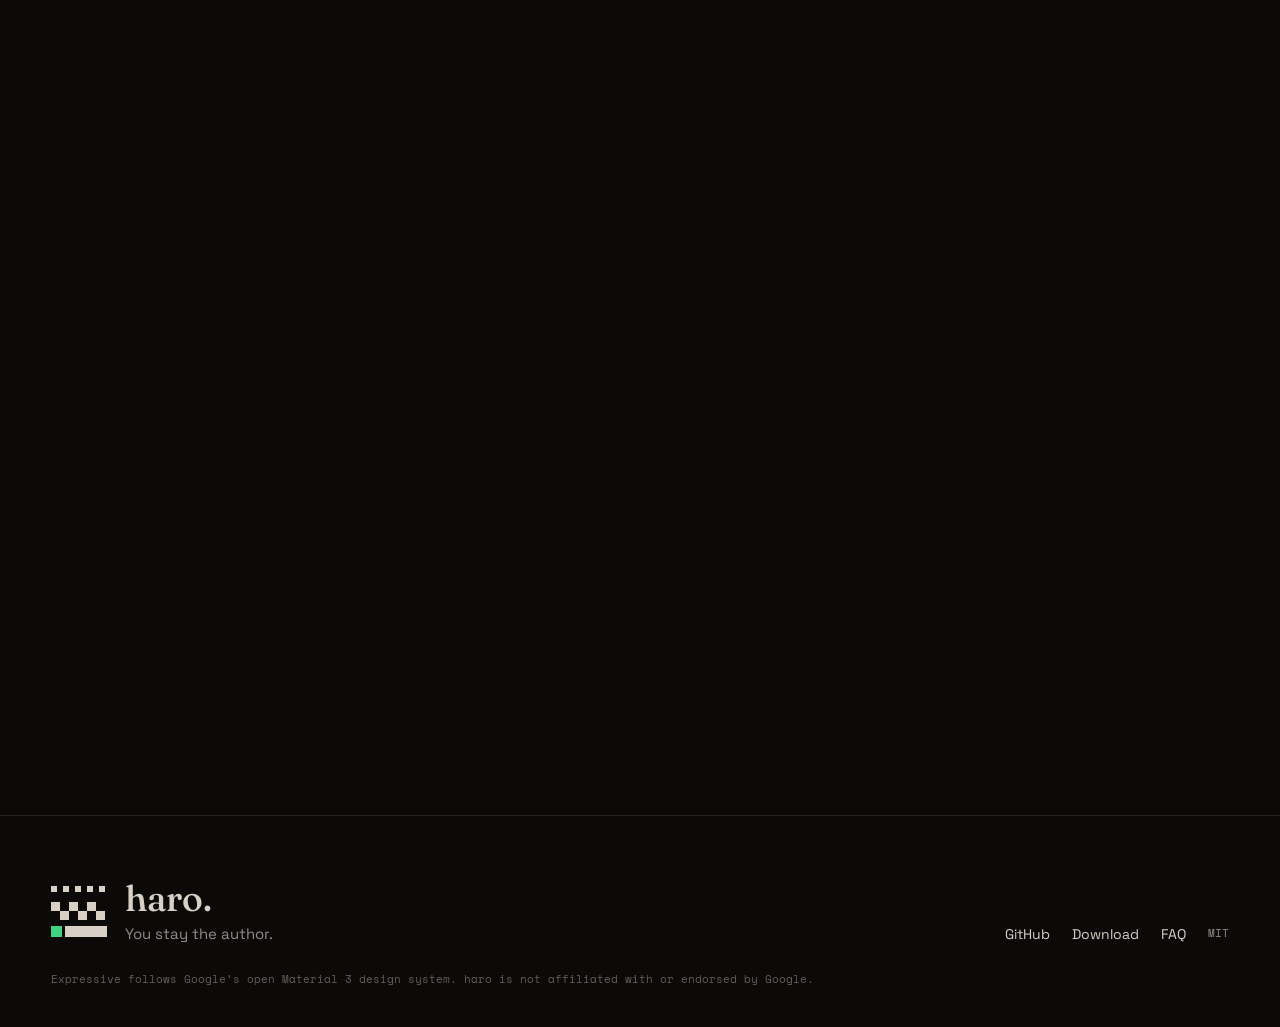
==== commit f002967b: "Release 0.15.0: the hero, the download links and the install commands Co-Authored-By: Claude Sonnet " ====
--- a/index.html
+++ b/index.html
@@ -46,11 +46,11 @@
     <div class="side-note" aria-hidden="true">// haro · you stay the author · linux first</div>
     <div class="wrap hero-grid">
       <div class="reveal">
-        <div class="meta-row"><span>RELEASE V0.11.0</span><span>LINUX X86_64</span><span>MIT</span><span class="g">GREEN = THE GATE</span></div>
+        <div class="meta-row"><span>RELEASE V0.15.0</span><span>LINUX X86_64</span><span>MIT</span><span class="g">GREEN = THE GATE</span></div>
         <h1>You stay the author.</h1>
         <p class="lead">Write it yourself, or hand it to an agent and fence it to the files you name. Either way, the receipt tells the truth about who wrote what, and nothing merges until your tests pass.</p>
         <div class="cta">
-          <a class="btn btn-fill btn-lg" href="https://github.com/HaziqLucii/haro-oss/releases/download/v0.11.0/haro-0.11.0-x86_64.AppImage">Download for Linux <span class="mono tiny">AppImage</span></a>
+          <a class="btn btn-fill btn-lg" href="https://github.com/HaziqLucii/haro-oss/releases/download/v0.15.0/haro-0.15.0-x86_64.AppImage">Download for Linux <span class="mono tiny">AppImage</span></a>
           <a class="btn btn-line btn-lg" href="#manual">See it work</a>
         </div>
       </div>
@@ -392,7 +392,7 @@
           <div class="eyebrow">12 · DOWNLOAD</div>
           <h2>Download</h2>
         </div>
-        <p class="copy">v0.11.0 for Linux x86_64. Build from source: <a class="ul" href="https://github.com/HaziqLucii/haro-oss">github.com/HaziqLucii/haro-oss</a></p>
+        <p class="copy">v0.15.0 for Linux x86_64. Build from source: <a class="ul" href="https://github.com/HaziqLucii/haro-oss">github.com/HaziqLucii/haro-oss</a></p>
       </div>
       <div class="wrap installs" id="installs"></div>
     </section>
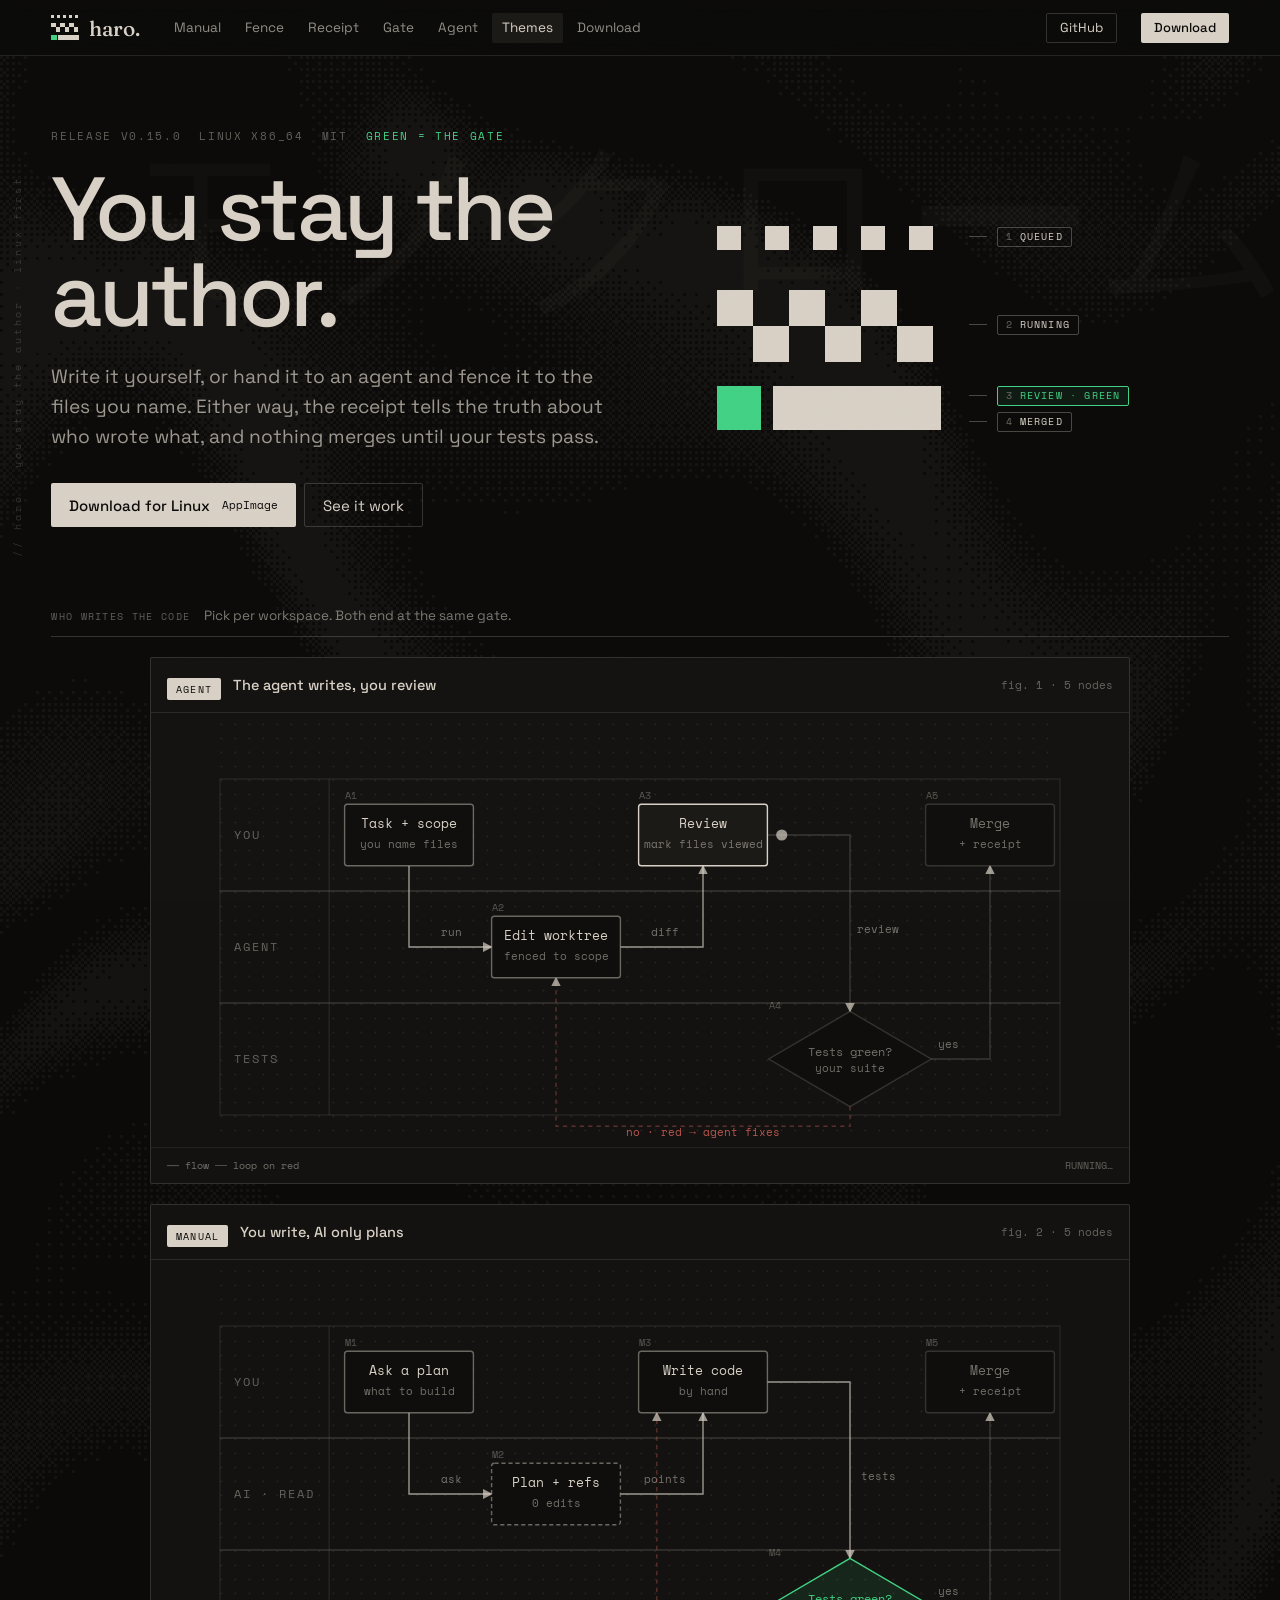
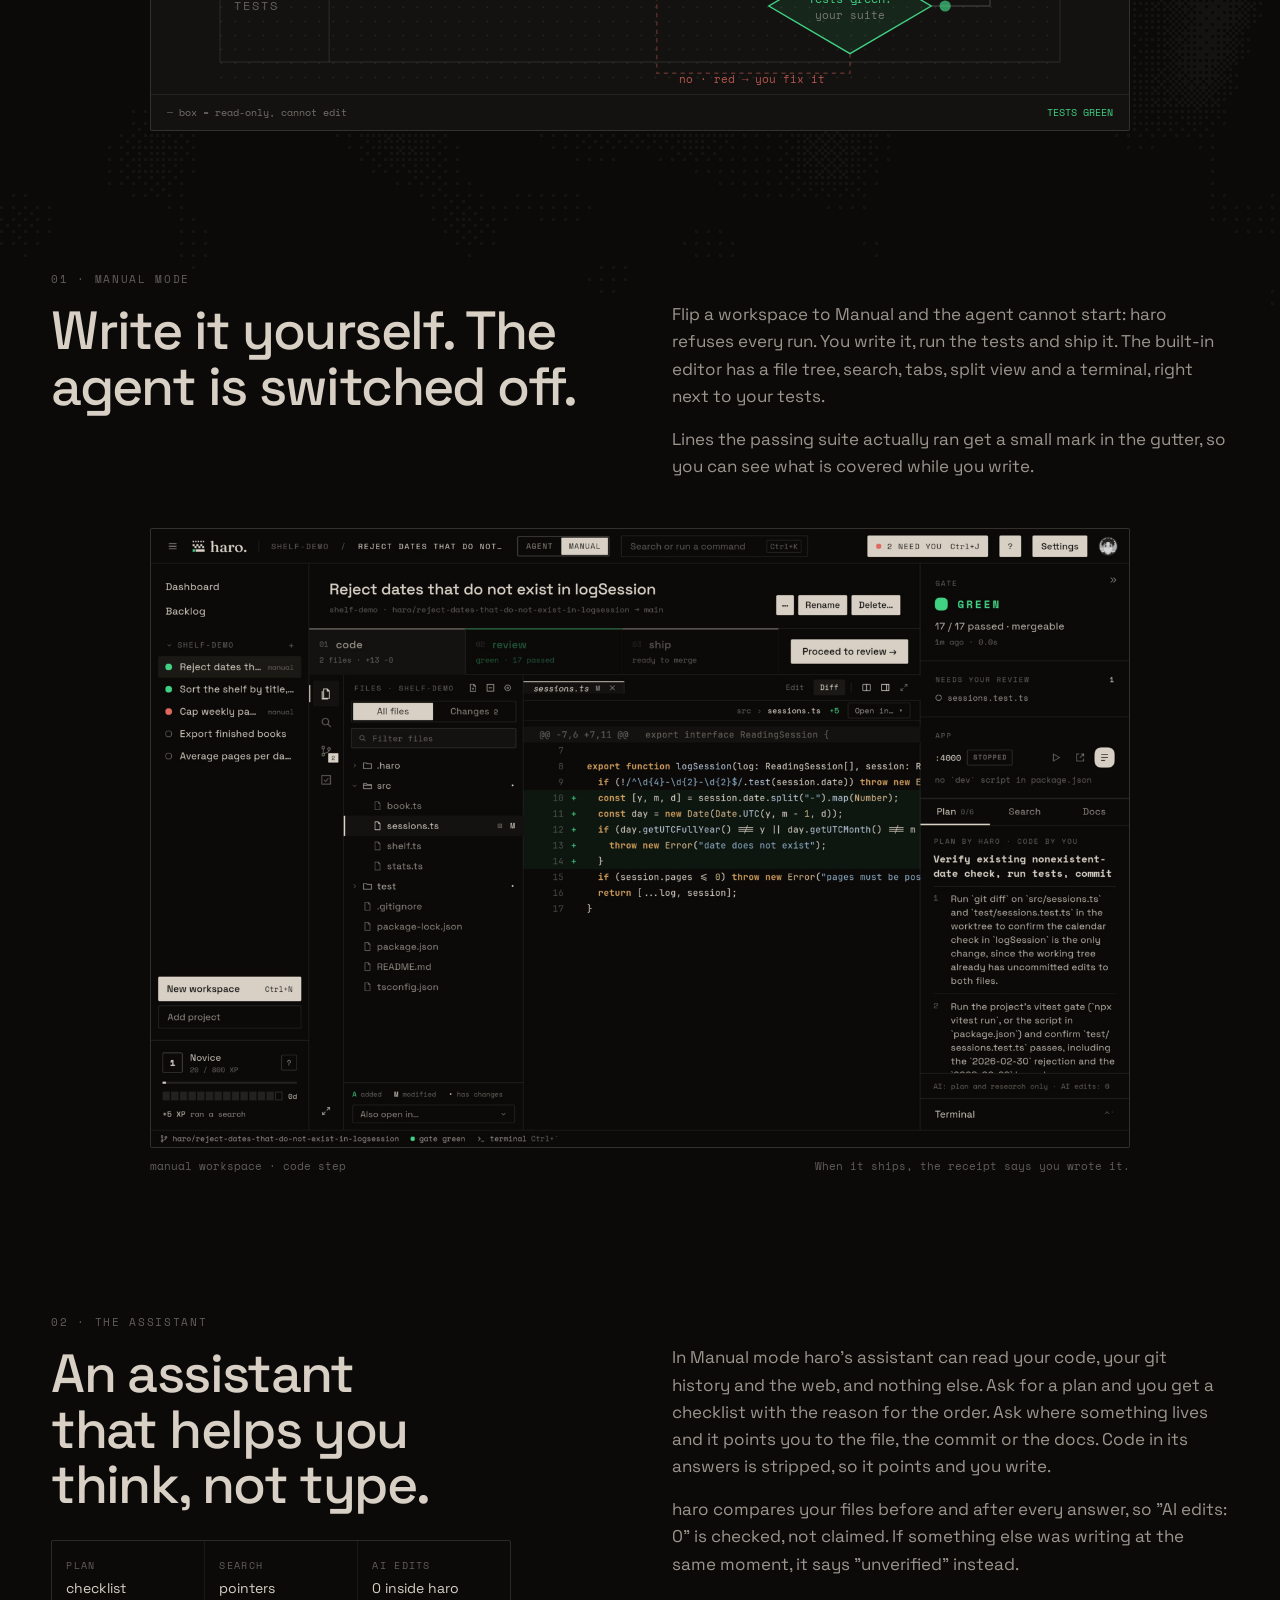
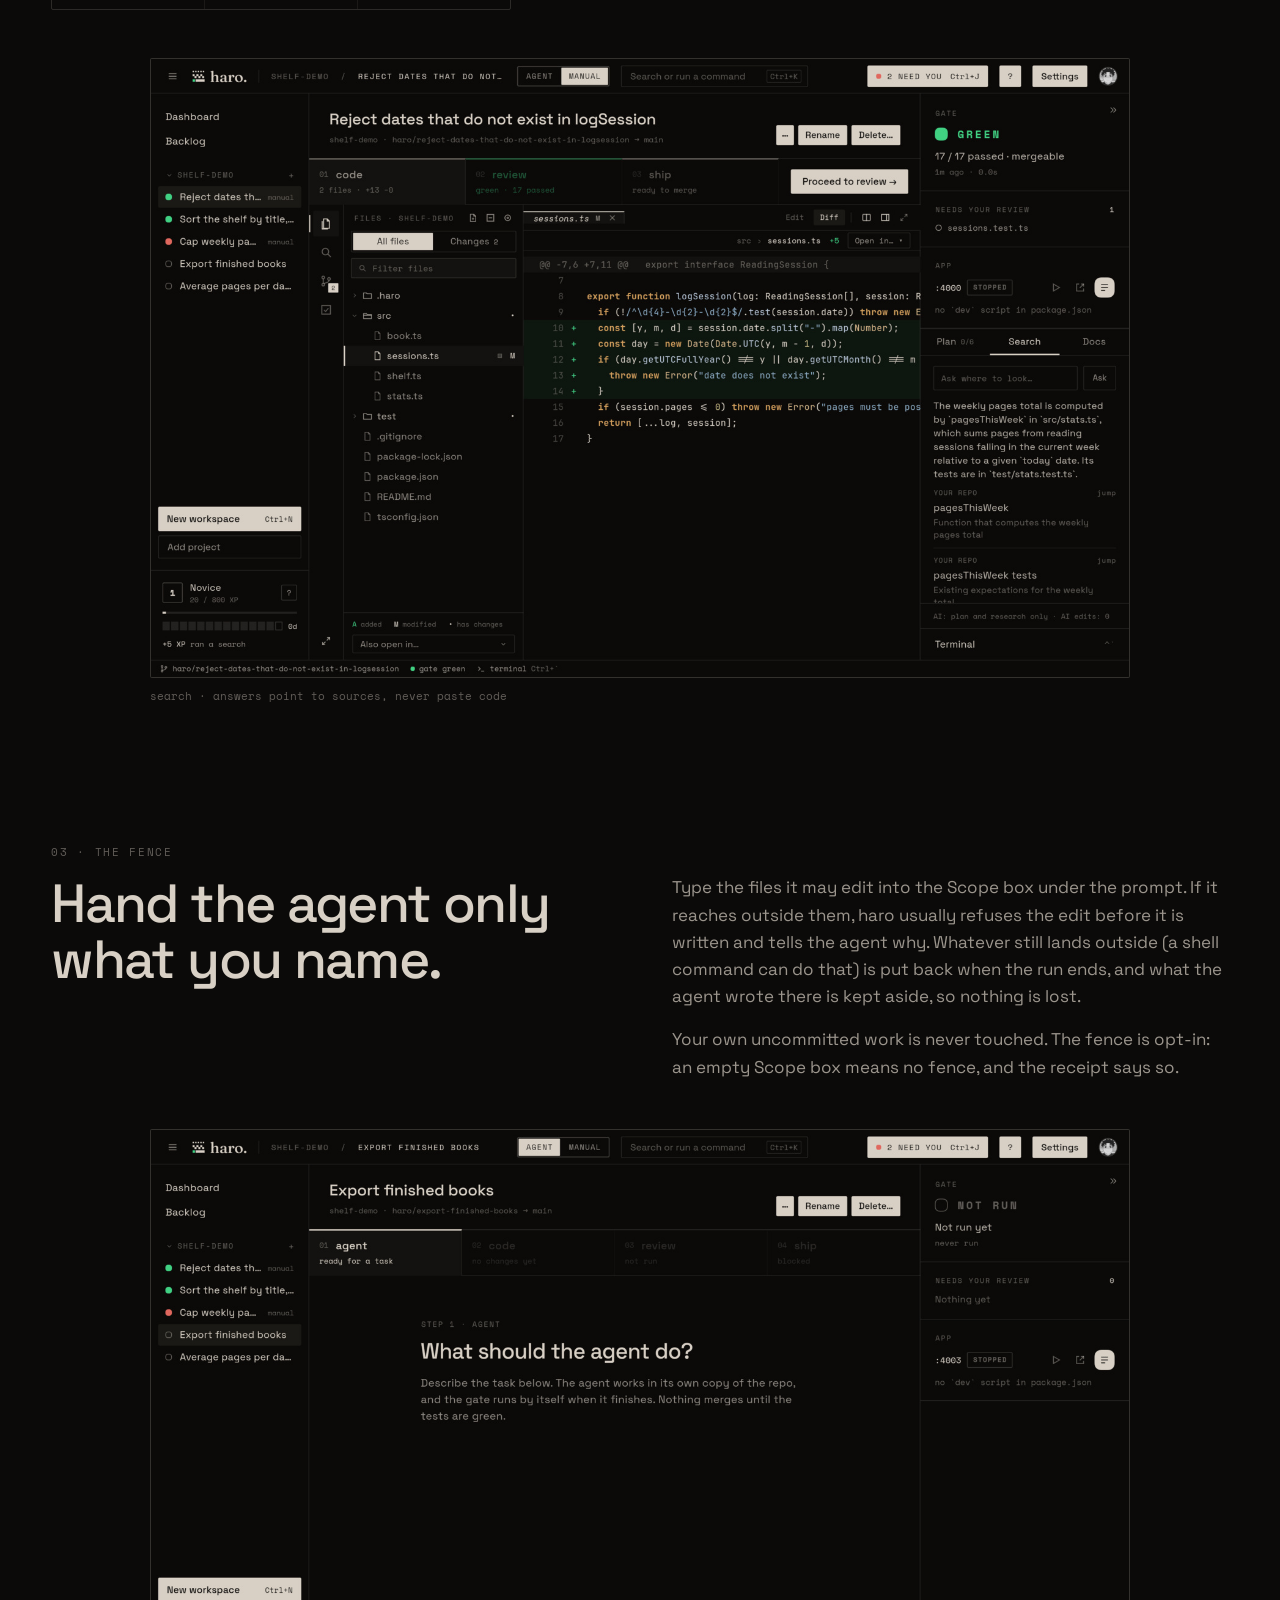
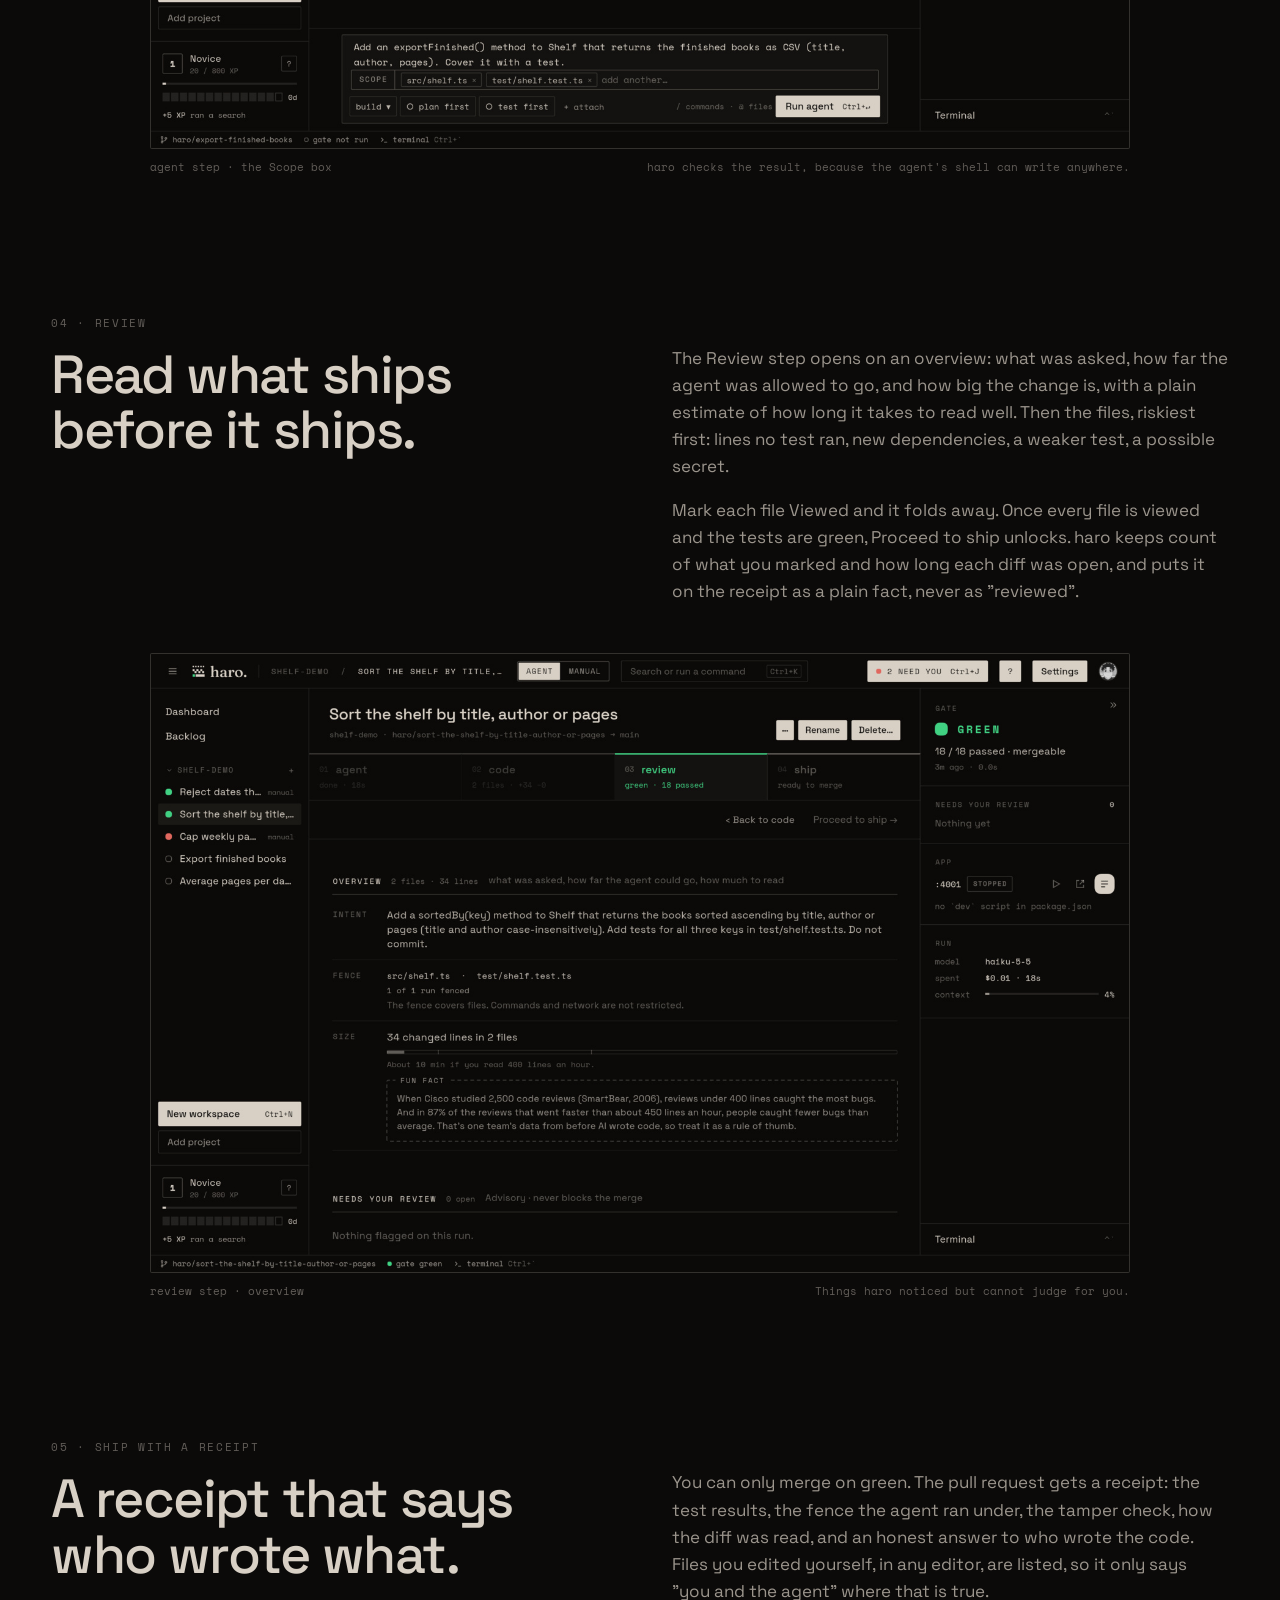
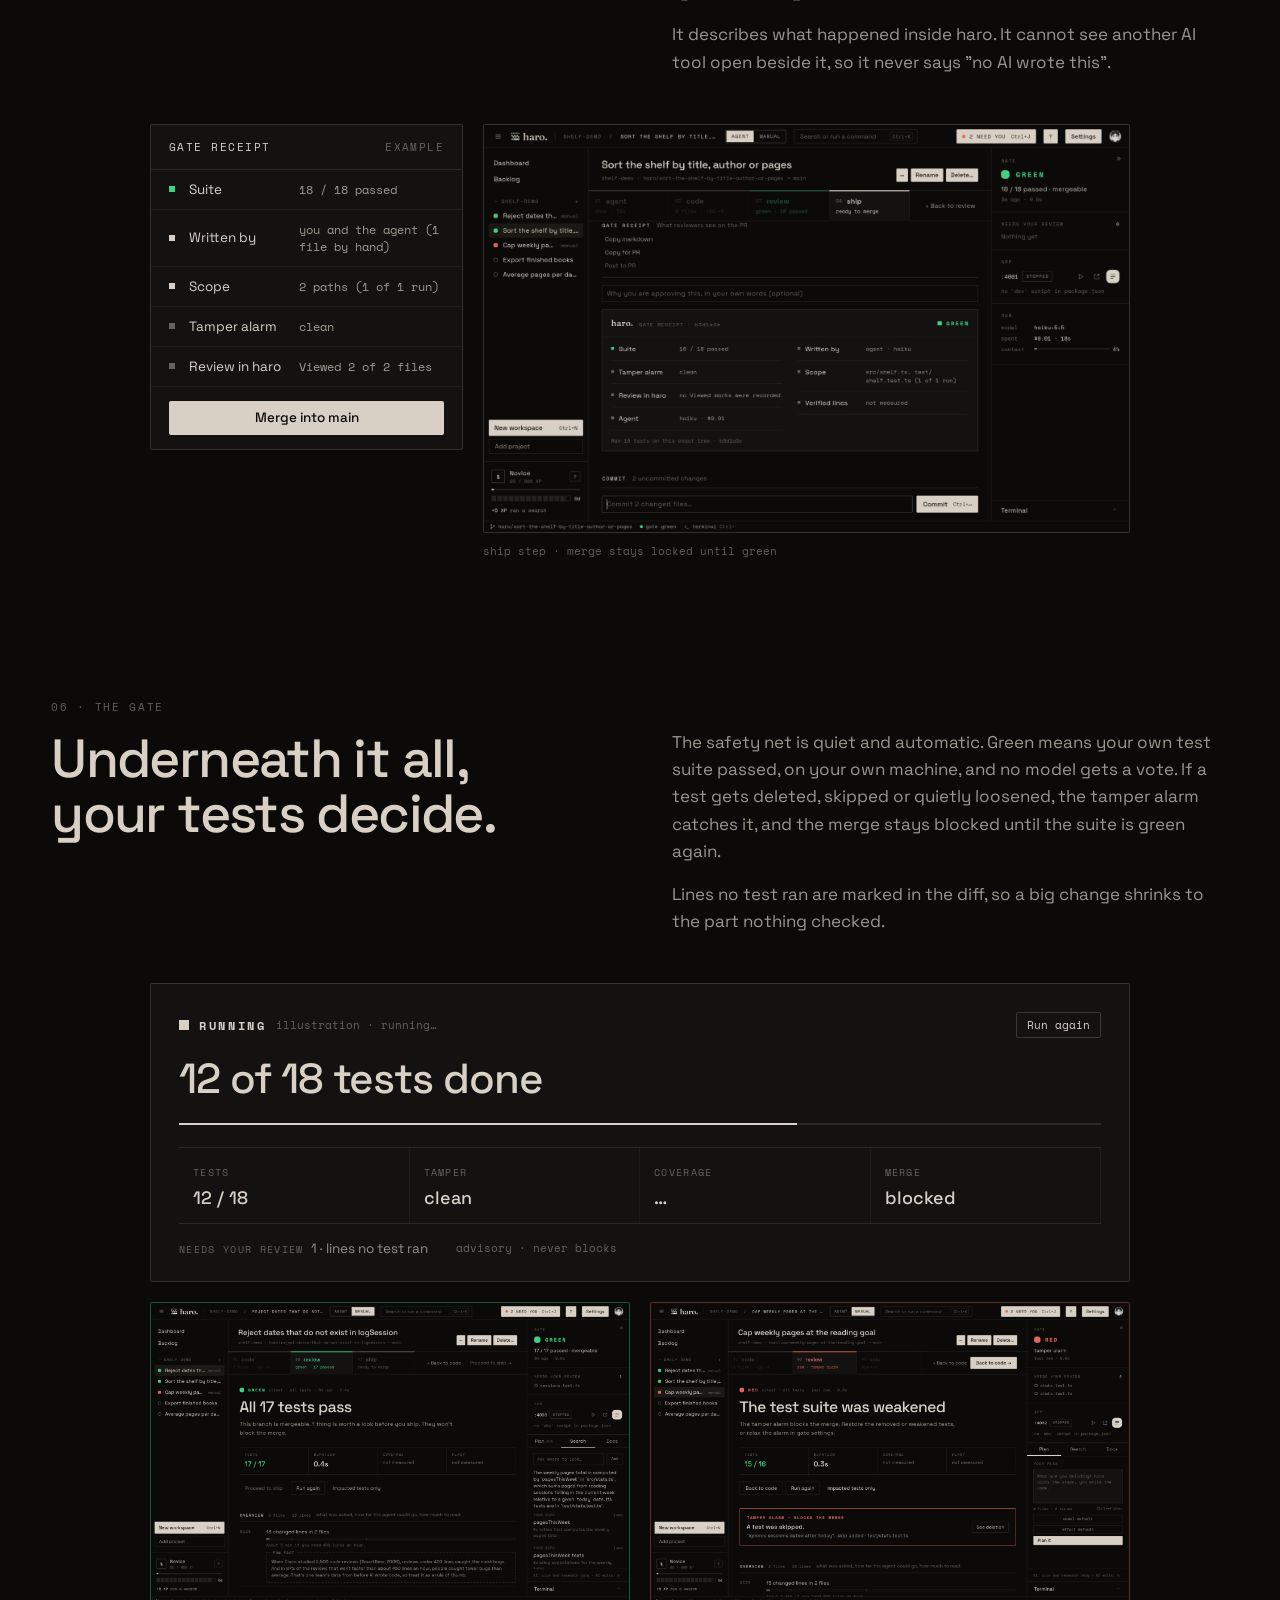
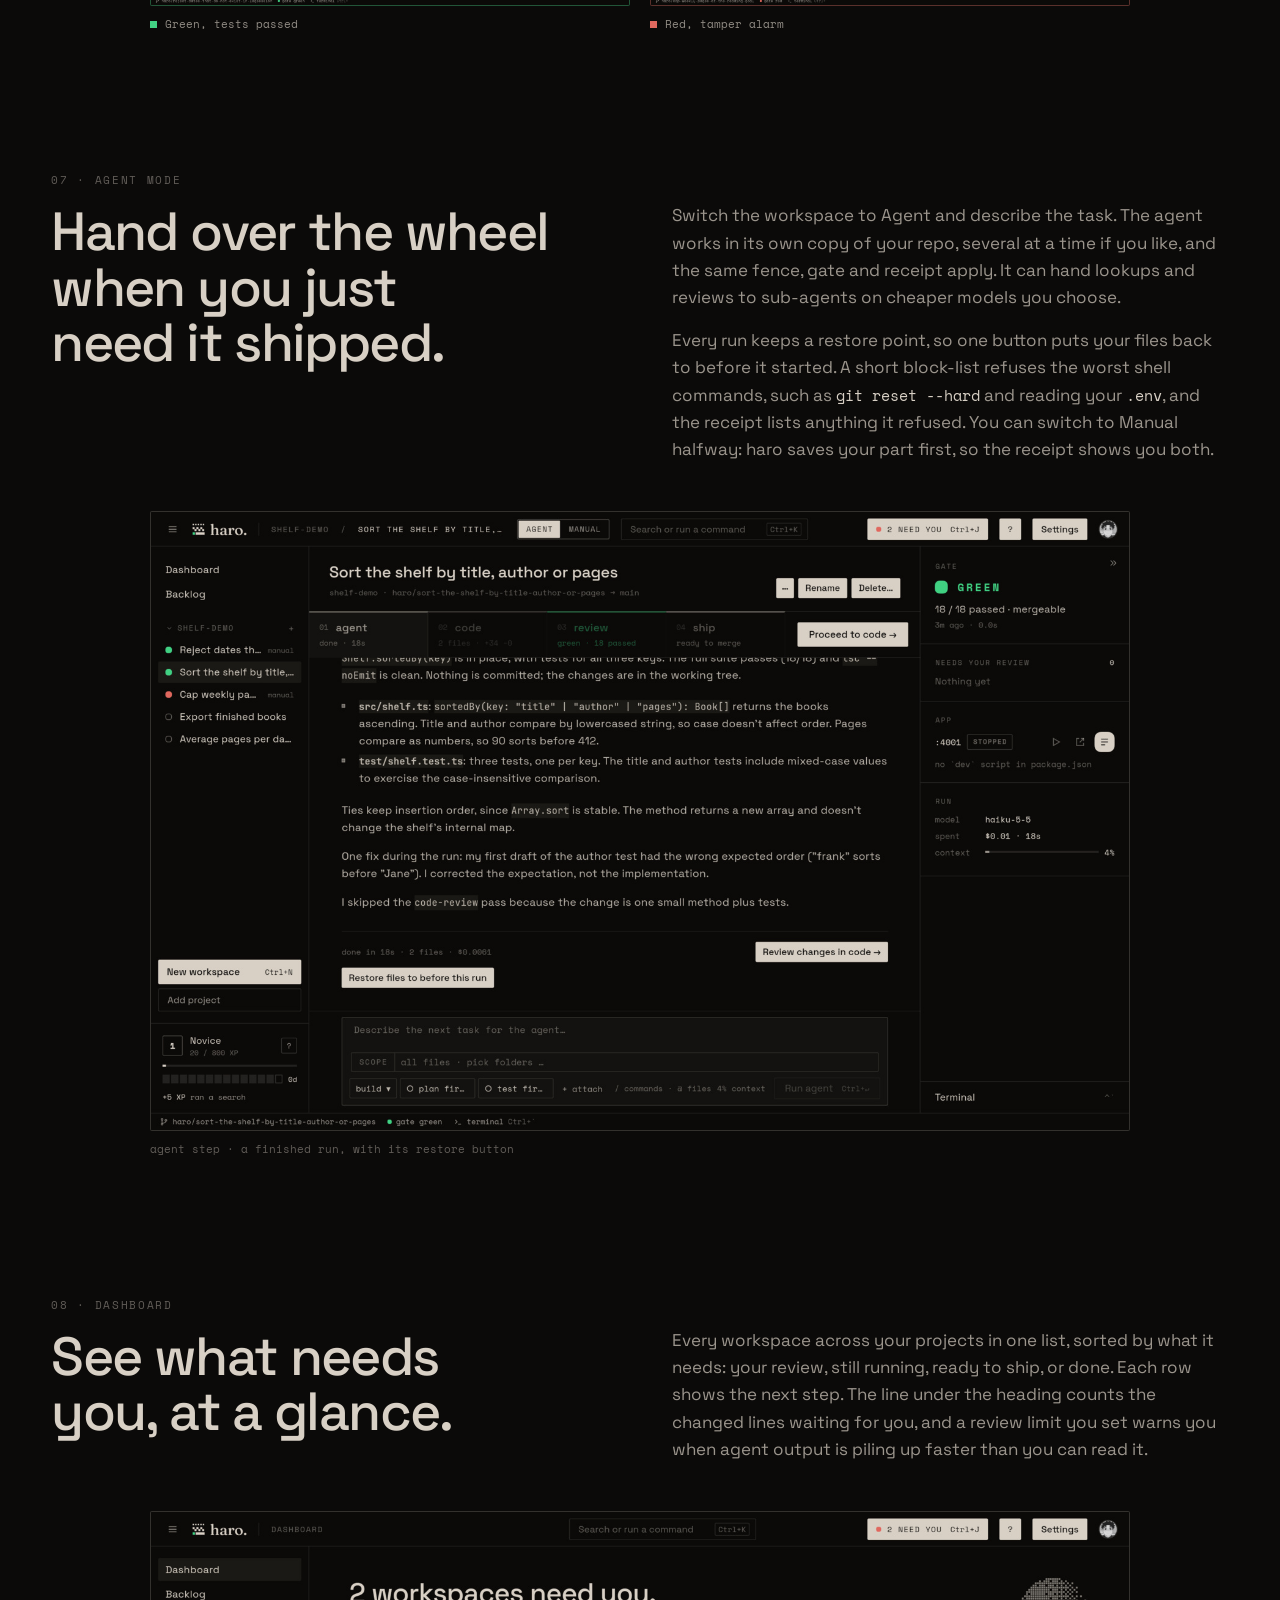
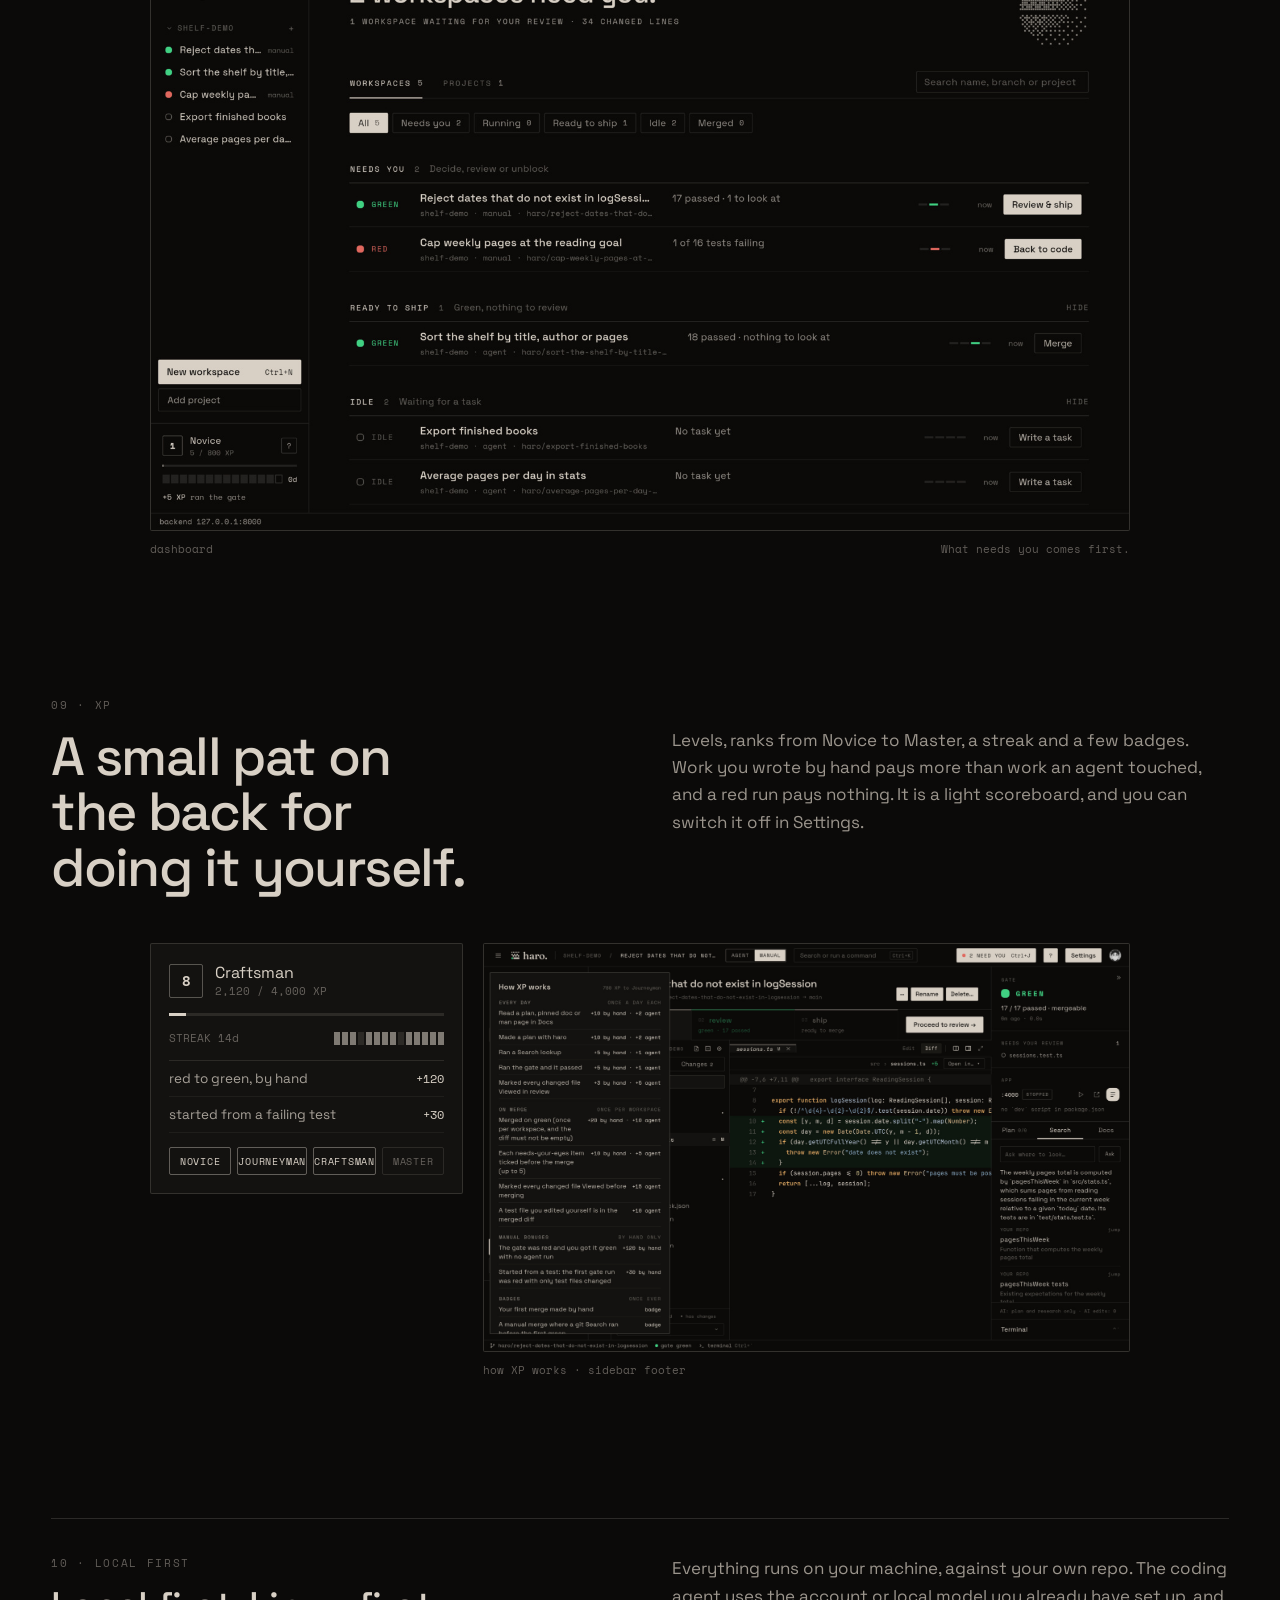
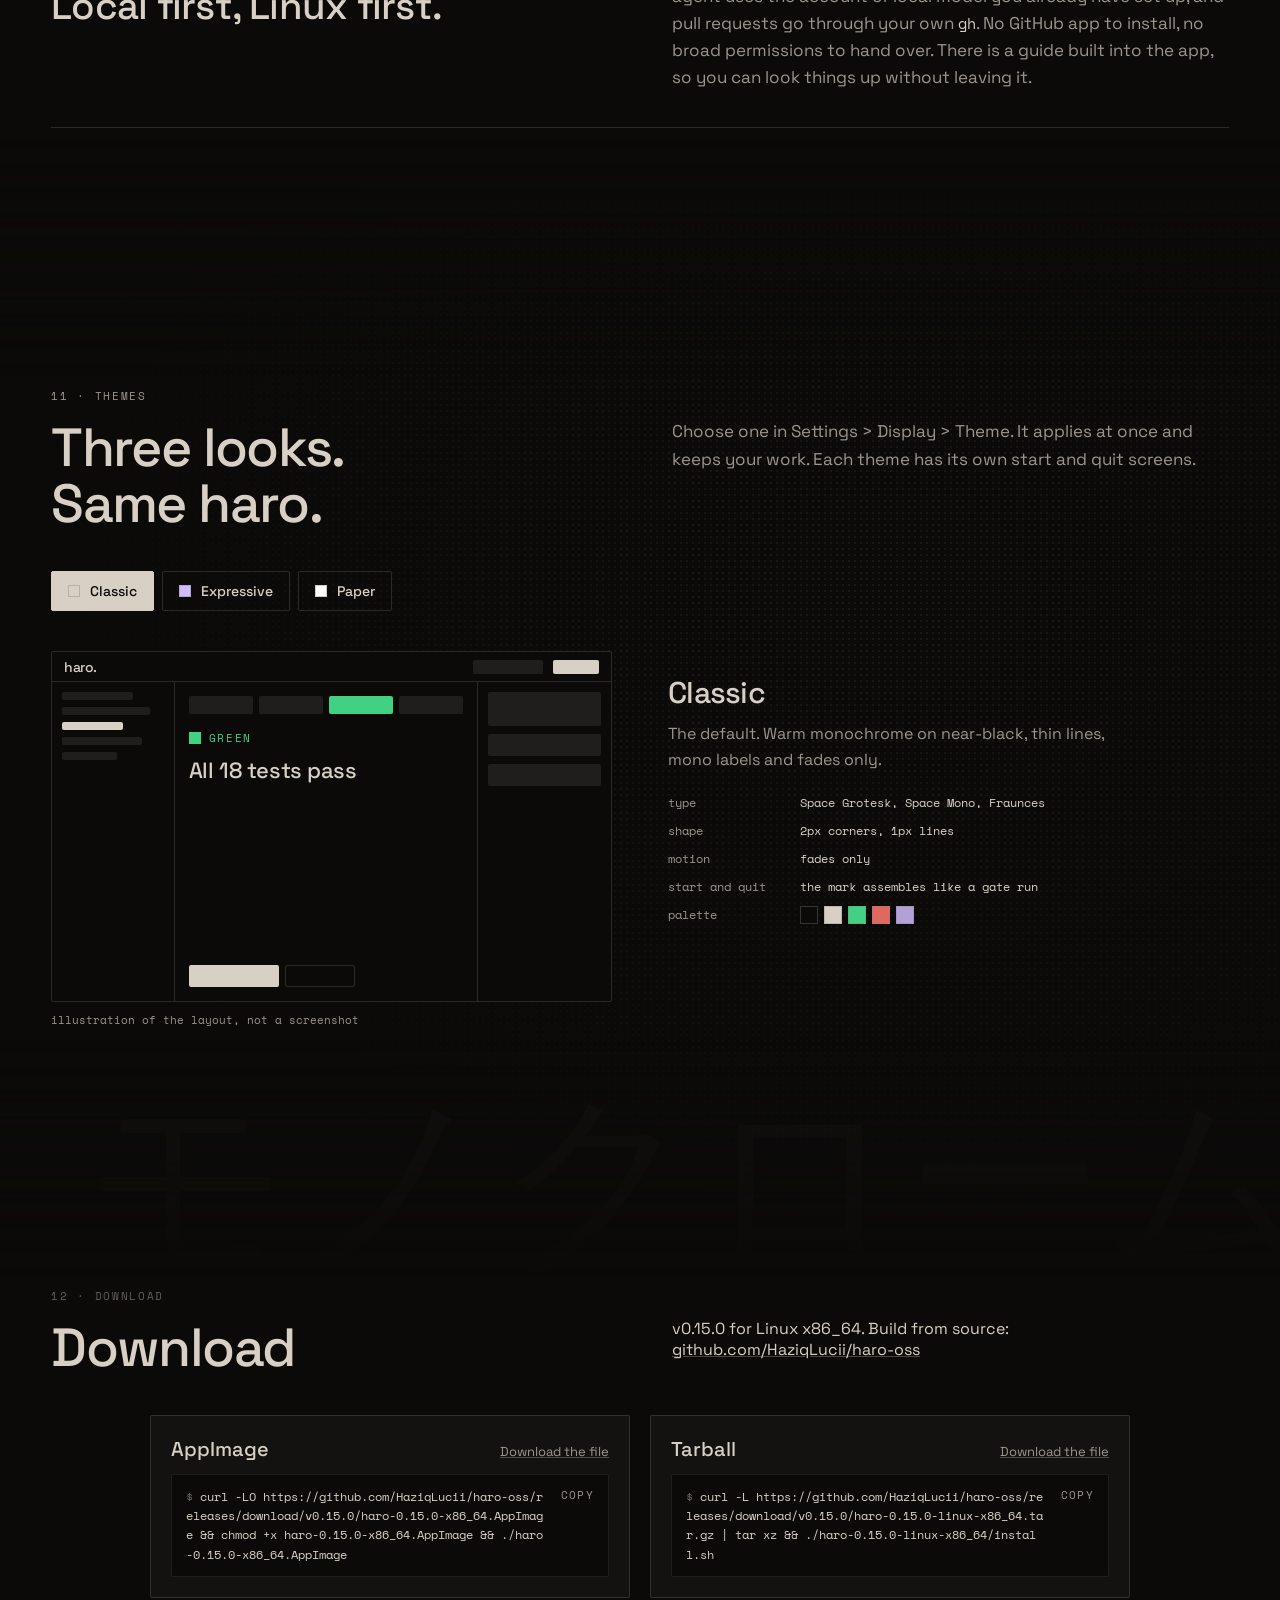
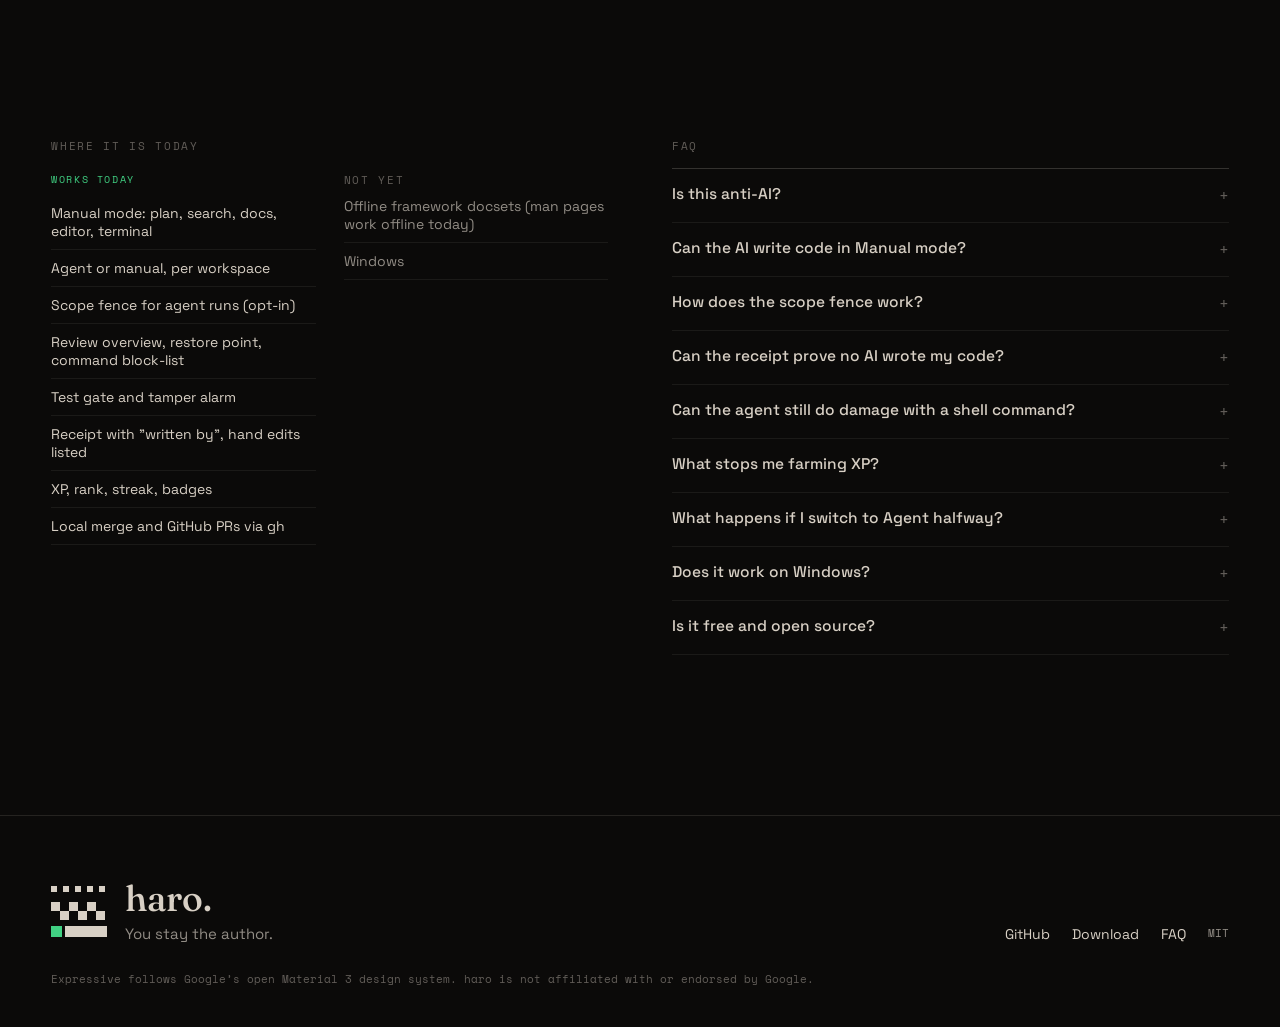
==== commit 8429c470: "The local-first line no longer names one agent Co-Authored-By: Claude Sonnet 5.5 <noreply@anthropic." ====
--- a/index.html
+++ b/index.html
@@ -298,7 +298,7 @@
           <div class="eyebrow">10 · LOCAL FIRST</div>
           <h2 class="h-sm">Local first, Linux first.</h2>
         </div>
-        <p class="copy">Everything runs on your machine, against your own repo. The agent uses your own Claude Code login, and pull requests go through your own <code>gh</code>. No GitHub app to install, no broad permissions to hand over. There is a guide built into the app, so you can look things up without leaving it.</p>
+        <p class="copy">Everything runs on your machine, against your own repo. The coding agent uses the account or local model you already have set up, and pull requests go through your own <code>gh</code>. No GitHub app to install, no broad permissions to hand over. There is a guide built into the app, so you can look things up without leaving it.</p>
       </div>
     </section>
 
